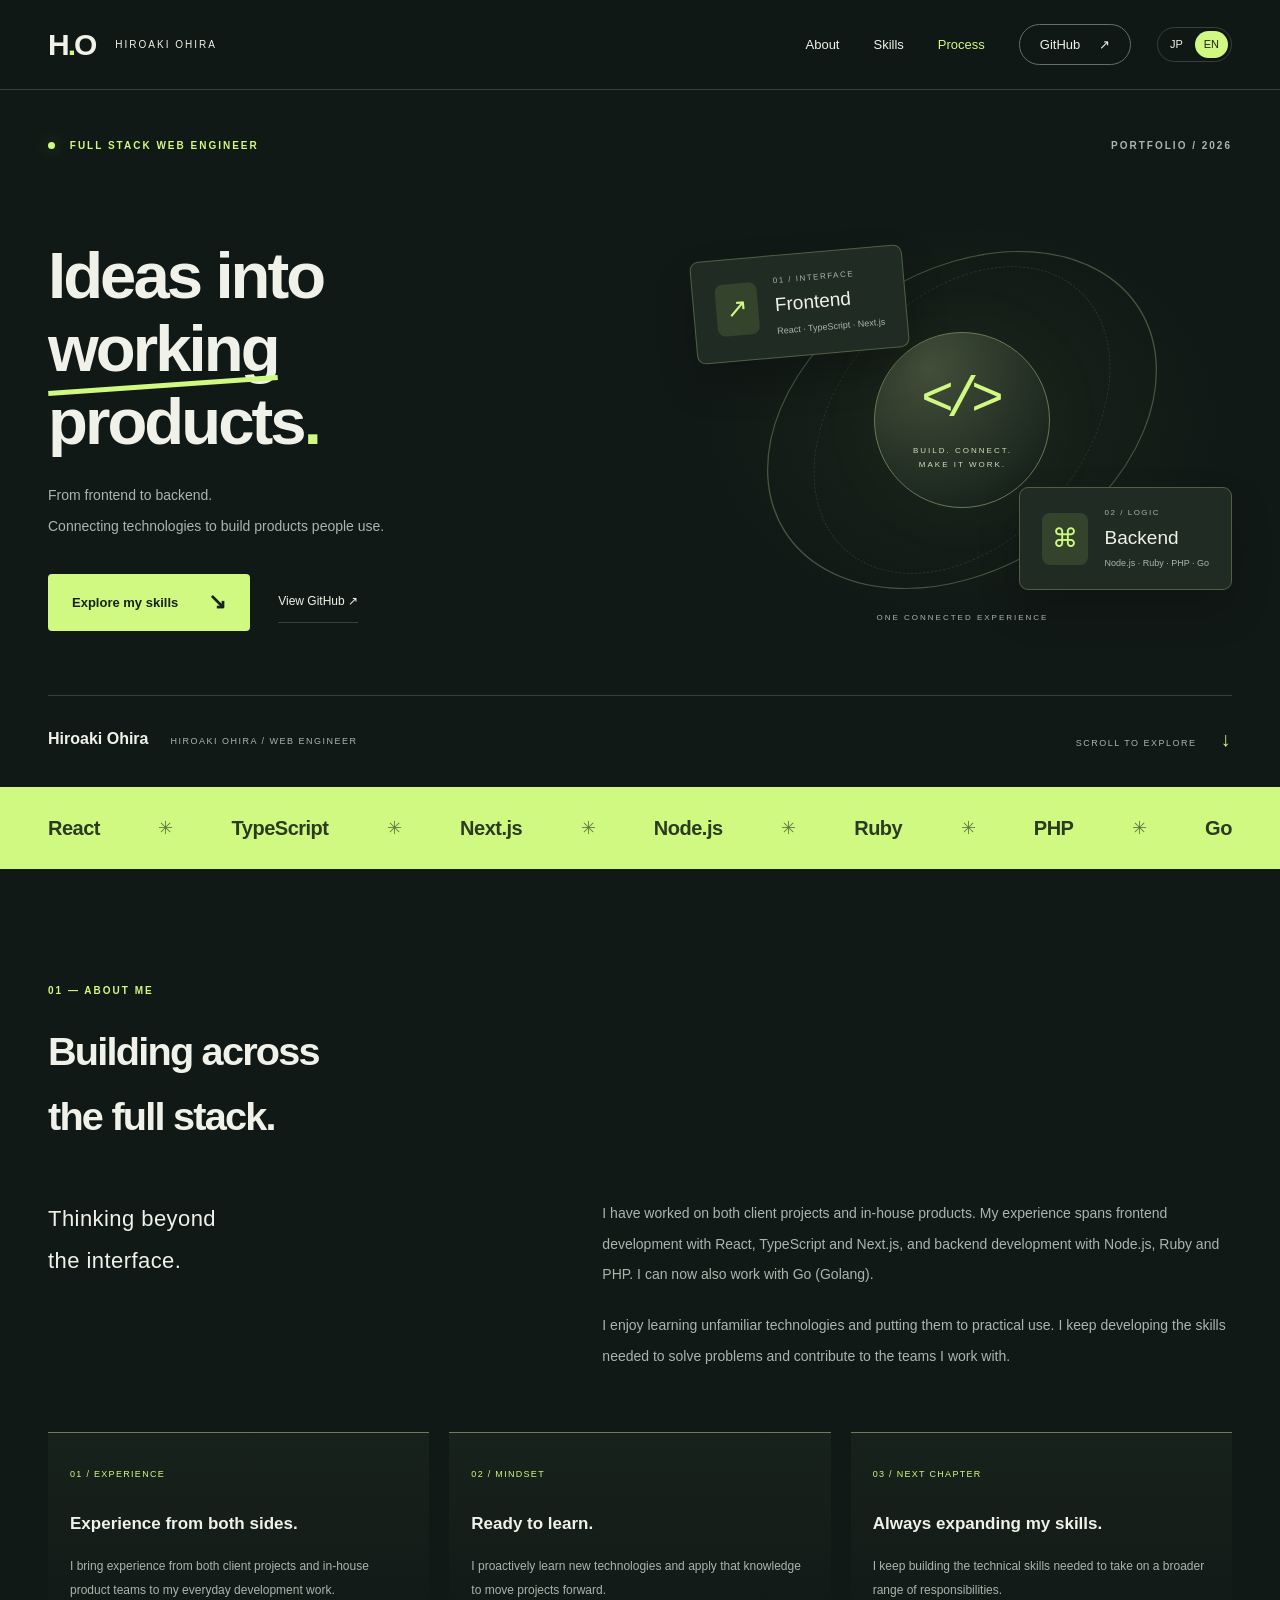
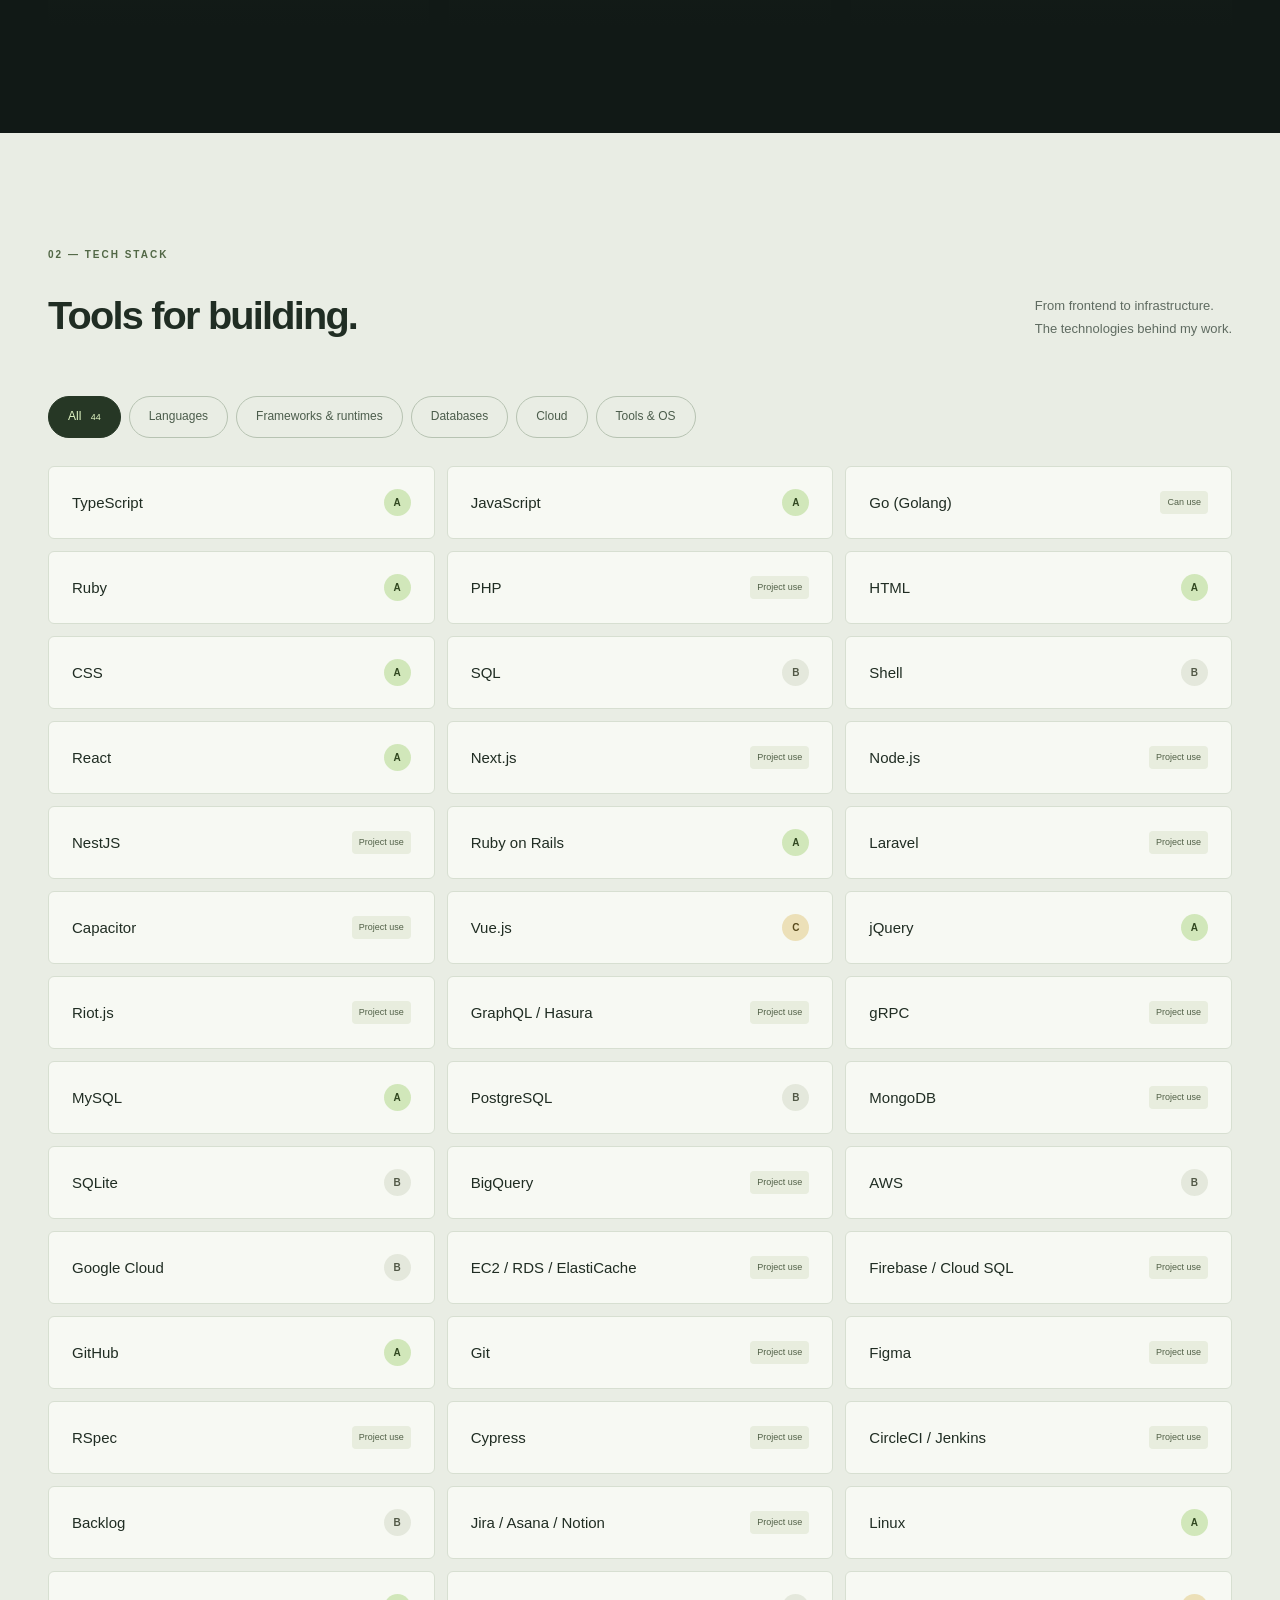
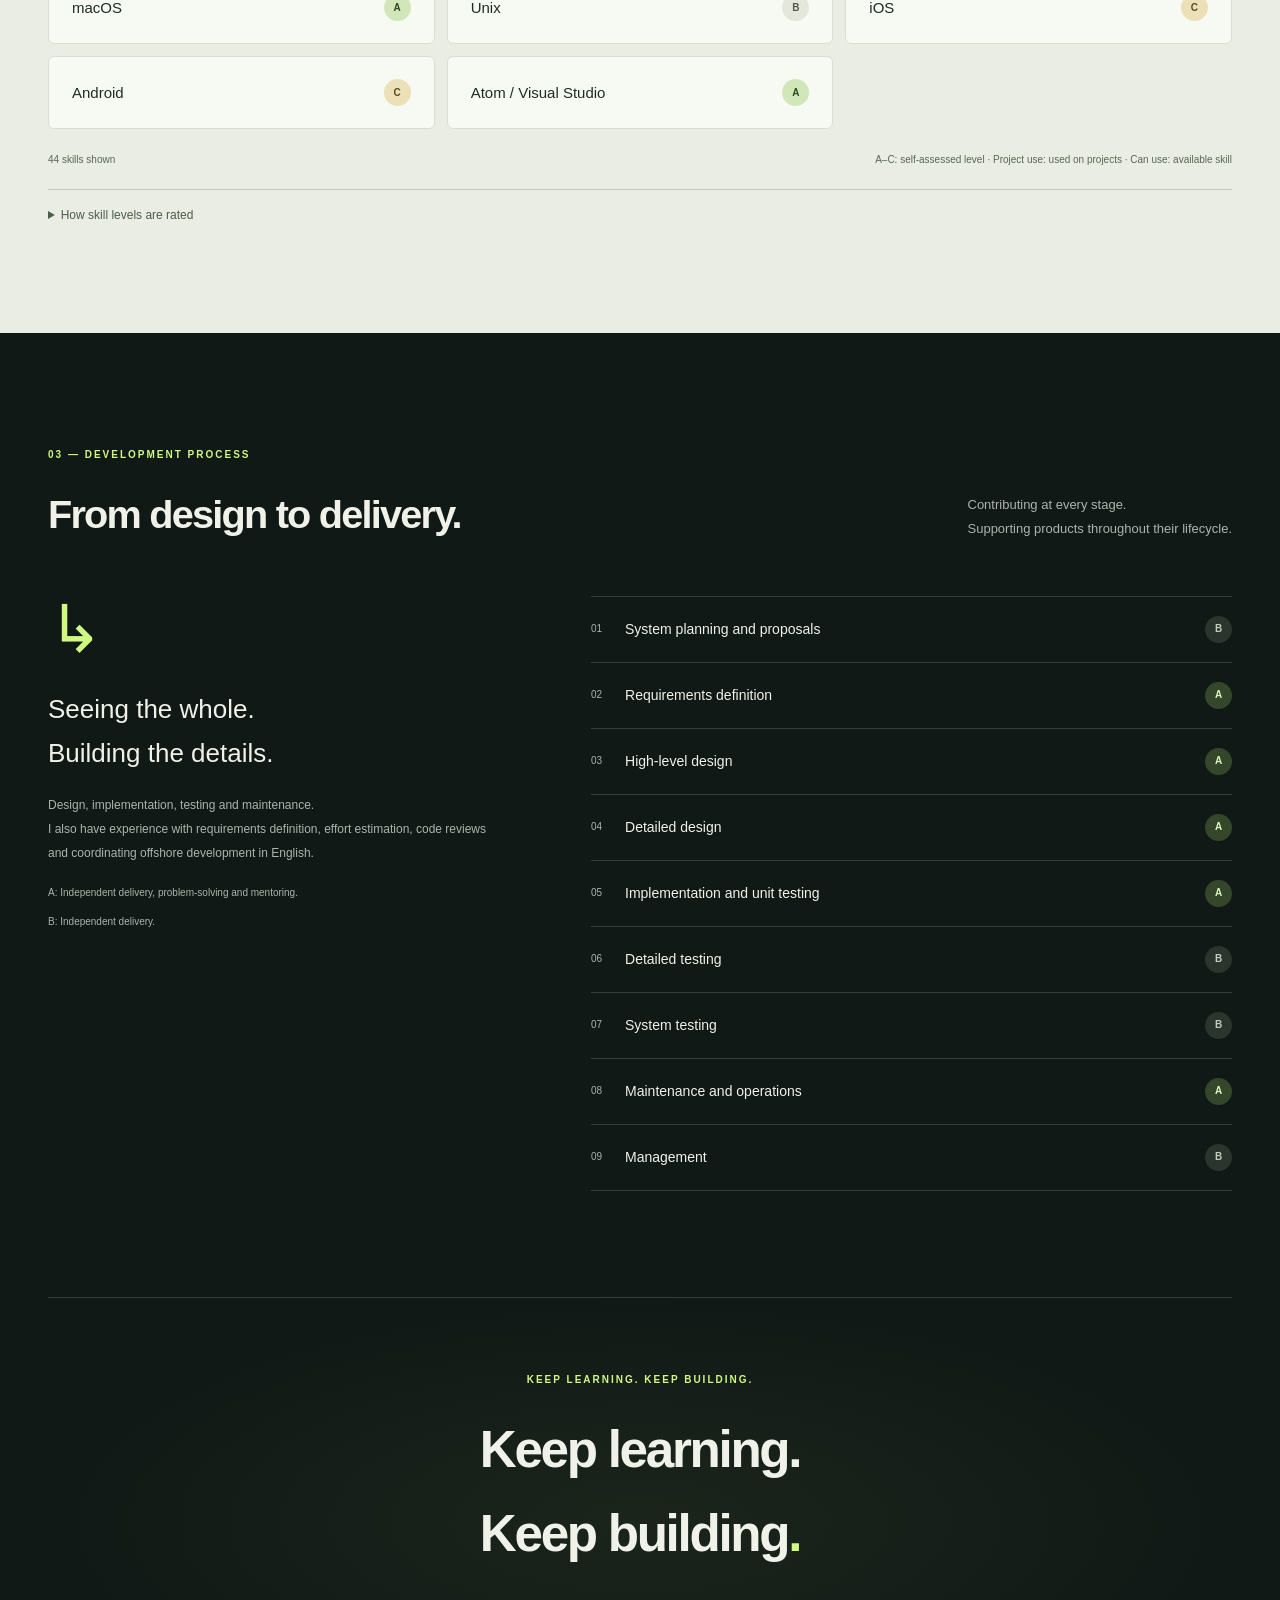
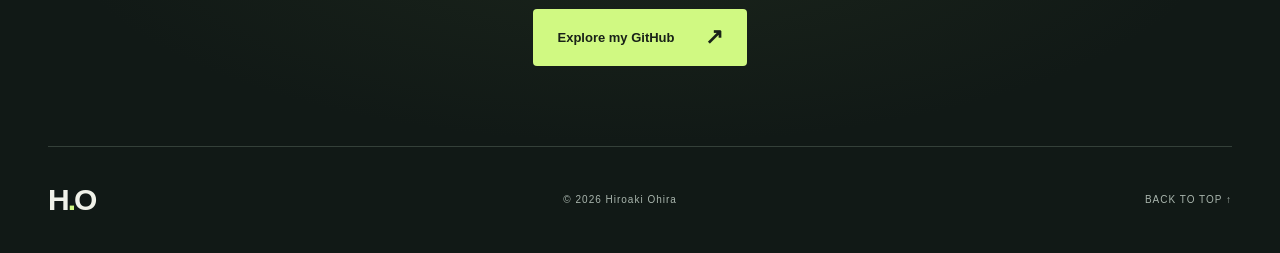
==== en.html @ 700c151e "Add English portfolio and persistent Japanese-English language switch" ====
<!doctype html>
<html lang="en"><head><meta charset="utf-8"><meta name="viewport" content="width=device-width, initial-scale=1"><meta name="theme-color" content="#111916"><meta name="description" content="Hiroaki Ohira — Full stack web engineer working with React, TypeScript, Next.js, Node.js, Ruby, PHP and Go."><title>Hiroaki Ohira — Web Engineer</title><link rel="stylesheet" href="./index.css"><link rel="alternate" hreflang="ja" href="https://hi629.github.io/"><link rel="alternate" hreflang="en" href="https://hi629.github.io/en.html"><link rel="canonical" href="https://hi629.github.io/en.html"><script src="./language.js"></script></head>
<body id="top"><a class="skip" href="#main">Skip to content</a>
<header class="header"><a class="brand" href="#top" aria-label="Back to top">H<span>.</span>O<span class="brand-label">HIROAKI OHIRA</span></a><div class="language-switch" role="group" aria-label="Language selection"><a href="./?lang=ja" lang="ja" hreflang="ja" data-language="ja">JP</a><a href="./en.html?lang=en" lang="en" hreflang="en" data-language="en" aria-current="true">EN</a></div><button class="menu" aria-expanded="false" aria-controls="navigation">Menu <span aria-hidden="true">＋</span></button><nav id="navigation" aria-label="Main navigation"><a href="#about">About</a><a href="#skills">Skills</a><a href="#process">Process</a><a class="nav-github" href="https://github.com/hi629" target="_blank" rel="noopener noreferrer">GitHub <span aria-hidden="true">↗</span></a></nav></header>
<main id="main"><section class="hero wrap" aria-labelledby="hero-title"><div class="hero-top"><span class="eyebrow"><span class="dot"></span> FULL STACK WEB ENGINEER</span><span class="edition">PORTFOLIO / 2026</span></div><div class="hero-layout"><div><h1 id="hero-title">Ideas into<br><span class="accent-word">working</span><br>products<span class="lime">.</span></h1><p class="hero-intro">From frontend to backend.<br>Connecting technologies to build products people use.</p><div class="hero-actions"><a class="button" href="#skills">Explore my skills <span aria-hidden="true">↘</span></a><a class="text-link" href="https://github.com/hi629" target="_blank" rel="noopener noreferrer">View GitHub ↗</a></div></div><div class="visual" aria-label="Connecting frontend and backend development"><div class="orbit orbit-one"></div><div class="orbit orbit-two"></div><div class="visual-core"><span class="core-symbol" aria-hidden="true">&lt;/&gt;</span><span>BUILD. CONNECT.<br>MAKE IT WORK.</span></div><div class="node node-front"><span class="node-icon" aria-hidden="true">↗</span><div><small>01 / INTERFACE</small><strong>Frontend</strong><span>React · TypeScript · Next.js</span></div></div><div class="node node-back"><span class="node-icon" aria-hidden="true">⌘</span><div><small>02 / LOGIC</small><strong>Backend</strong><span>Node.js · Ruby · PHP · Go</span></div></div><span class="visual-caption">ONE CONNECTED EXPERIENCE</span></div></div><div class="hero-bottom"><div><strong>Hiroaki Ohira</strong><span>HIROAKI OHIRA / WEB ENGINEER</span></div><a href="#about">SCROLL TO EXPLORE <span aria-hidden="true">↓</span></a></div></section>
<div class="stack-strip" aria-label="Core technologies"><div class="wrap"><span>React</span><i>✳</i><span>TypeScript</span><i>✳</i><span>Next.js</span><i>✳</i><span>Node.js</span><i>✳</i><span>Ruby</span><i>✳</i><span>PHP</span><i>✳</i><span>Go</span></div></div>
<section id="about" class="section wrap"><div class="section-heading"><span class="eyebrow">01 — ABOUT ME</span><h2>Building across<br>the full stack.</h2></div><div class="about-layout"><p class="about-lead">Thinking beyond<br>the interface.</p><div class="about-copy"><p>I have worked on both client projects and in-house products. My experience spans frontend development with React, TypeScript and Next.js, and backend development with Node.js, Ruby and PHP. I can now also work with Go (Golang).</p><p>I enjoy learning unfamiliar technologies and putting them to practical use. I keep developing the skills needed to solve problems and contribute to the teams I work with.</p></div></div><div class="about-cards"><article><span class="card-index">01 / EXPERIENCE</span><h3>Experience from both sides.</h3><p>I bring experience from both client projects and in-house product teams to my everyday development work.</p></article><article><span class="card-index">02 / MINDSET</span><h3>Ready to learn.</h3><p>I proactively learn new technologies and apply that knowledge to move projects forward.</p></article><article><span class="card-index">03 / NEXT CHAPTER</span><h3>Always expanding my skills.</h3><p>I keep building the technical skills needed to take on a broader range of responsibilities.</p></article></div></section>
<section id="skills" class="skills-section"><div class="wrap section"><div class="section-heading split"><div><span class="eyebrow">02 — TECH STACK</span><h2>Tools for building.</h2></div><p>From frontend to infrastructure.<br>The technologies behind my work.</p></div><div class="filters" role="group" aria-label="Skill categories"><button data-filter="all" aria-pressed="true">All <span>44</span></button><button data-filter="languages" aria-pressed="false">Languages</button><button data-filter="frameworks" aria-pressed="false">Frameworks &amp; runtimes</button><button data-filter="database" aria-pressed="false">Databases</button><button data-filter="cloud" aria-pressed="false">Cloud</button><button data-filter="other" aria-pressed="false">Tools &amp; OS</button></div><div class="skills-grid"><article class="skill" data-category="languages"><span>TypeScript</span><span class="level level-a" aria-label="Self-assessed level A">A</span></article><article class="skill" data-category="languages"><span>JavaScript</span><span class="level level-a" aria-label="Self-assessed level A">A</span></article><article class="skill" data-category="languages"><span>Go (Golang)</span><span class="experience-label">Can use</span></article><article class="skill" data-category="languages"><span>Ruby</span><span class="level level-a" aria-label="Self-assessed level A">A</span></article><article class="skill" data-category="languages"><span>PHP</span><span class="experience-label">Project use</span></article><article class="skill" data-category="languages"><span>HTML</span><span class="level level-a" aria-label="Self-assessed level A">A</span></article><article class="skill" data-category="languages"><span>CSS</span><span class="level level-a" aria-label="Self-assessed level A">A</span></article><article class="skill" data-category="languages"><span>SQL</span><span class="level level-b" aria-label="Self-assessed level B">B</span></article><article class="skill" data-category="languages"><span>Shell</span><span class="level level-b" aria-label="Self-assessed level B">B</span></article><article class="skill" data-category="frameworks"><span>React</span><span class="level level-a" aria-label="Self-assessed level A">A</span></article><article class="skill" data-category="frameworks"><span>Next.js</span><span class="experience-label">Project use</span></article><article class="skill" data-category="frameworks"><span>Node.js</span><span class="experience-label">Project use</span></article><article class="skill" data-category="frameworks"><span>NestJS</span><span class="experience-label">Project use</span></article><article class="skill" data-category="frameworks"><span>Ruby on Rails</span><span class="level level-a" aria-label="Self-assessed level A">A</span></article><article class="skill" data-category="frameworks"><span>Laravel</span><span class="experience-label">Project use</span></article><article class="skill" data-category="frameworks"><span>Capacitor</span><span class="experience-label">Project use</span></article><article class="skill" data-category="frameworks"><span>Vue.js</span><span class="level level-c" aria-label="Self-assessed level C">C</span></article><article class="skill" data-category="frameworks"><span>jQuery</span><span class="level level-a" aria-label="Self-assessed level A">A</span></article><article class="skill" data-category="frameworks"><span>Riot.js</span><span class="experience-label">Project use</span></article><article class="skill" data-category="frameworks"><span>GraphQL / Hasura</span><span class="experience-label">Project use</span></article><article class="skill" data-category="frameworks"><span>gRPC</span><span class="experience-label">Project use</span></article><article class="skill" data-category="database"><span>MySQL</span><span class="level level-a" aria-label="Self-assessed level A">A</span></article><article class="skill" data-category="database"><span>PostgreSQL</span><span class="level level-b" aria-label="Self-assessed level B">B</span></article><article class="skill" data-category="database"><span>MongoDB</span><span class="experience-label">Project use</span></article><article class="skill" data-category="database"><span>SQLite</span><span class="level level-b" aria-label="Self-assessed level B">B</span></article><article class="skill" data-category="database"><span>BigQuery</span><span class="experience-label">Project use</span></article><article class="skill" data-category="cloud"><span>AWS</span><span class="level level-b" aria-label="Self-assessed level B">B</span></article><article class="skill" data-category="cloud"><span>Google Cloud</span><span class="level level-b" aria-label="Self-assessed level B">B</span></article><article class="skill" data-category="cloud"><span>EC2 / RDS / ElastiCache</span><span class="experience-label">Project use</span></article><article class="skill" data-category="cloud"><span>Firebase / Cloud SQL</span><span class="experience-label">Project use</span></article><article class="skill" data-category="other"><span>GitHub</span><span class="level level-a" aria-label="Self-assessed level A">A</span></article><article class="skill" data-category="other"><span>Git</span><span class="experience-label">Project use</span></article><article class="skill" data-category="other"><span>Figma</span><span class="experience-label">Project use</span></article><article class="skill" data-category="other"><span>RSpec</span><span class="experience-label">Project use</span></article><article class="skill" data-category="other"><span>Cypress</span><span class="experience-label">Project use</span></article><article class="skill" data-category="other"><span>CircleCI / Jenkins</span><span class="experience-label">Project use</span></article><article class="skill" data-category="other"><span>Backlog</span><span class="level level-b" aria-label="Self-assessed level B">B</span></article><article class="skill" data-category="other"><span>Jira / Asana / Notion</span><span class="experience-label">Project use</span></article><article class="skill" data-category="other"><span>Linux</span><span class="level level-a" aria-label="Self-assessed level A">A</span></article><article class="skill" data-category="other"><span>macOS</span><span class="level level-a" aria-label="Self-assessed level A">A</span></article><article class="skill" data-category="other"><span>Unix</span><span class="level level-b" aria-label="Self-assessed level B">B</span></article><article class="skill" data-category="other"><span>iOS</span><span class="level level-c" aria-label="Self-assessed level C">C</span></article><article class="skill" data-category="other"><span>Android</span><span class="level level-c" aria-label="Self-assessed level C">C</span></article><article class="skill" data-category="other"><span>Atom / Visual Studio</span><span class="level level-a" aria-label="Self-assessed level A">A</span></article></div><div class="skill-caption"><span id="skill-count" role="status" aria-live="polite">44 skills shown</span><span>A–C: self-assessed level · Project use: used on projects · Can use: available skill</span></div><details class="skill-legend"><summary>How skill levels are rated</summary><p>A: Work independently, identify and solve problems, and mentor others.<br>B: Work independently.<br>C: Work with guidance from a senior colleague.</p><p>“Project use” indicates experience using a technology on development projects. “Can use” indicates a technology I can work with.</p></details></div></section>
<section id="process" class="section wrap"><div class="section-heading split"><div><span class="eyebrow">03 — DEVELOPMENT PROCESS</span><h2>From design to delivery.</h2></div><p>Contributing at every stage.<br>Supporting products throughout their lifecycle.</p></div><div class="process-layout"><div class="process-note"><span class="process-mark" aria-hidden="true">↳</span><h3>Seeing the whole.<br>Building the details.</h3><p>Design, implementation, testing and maintenance.<br>I also have experience with requirements definition, effort estimation, code reviews and coordinating offshore development in English.</p><small>A: Independent delivery, problem-solving and mentoring.<br>B: Independent delivery.</small></div><div class="steps"><div class="step"><span class="step-number">01</span><h3>System planning and proposals</h3><span class="level level-b" aria-label="Self-assessed level B">B</span></div><div class="step"><span class="step-number">02</span><h3>Requirements definition</h3><span class="level level-a" aria-label="Self-assessed level A">A</span></div><div class="step"><span class="step-number">03</span><h3>High-level design</h3><span class="level level-a" aria-label="Self-assessed level A">A</span></div><div class="step"><span class="step-number">04</span><h3>Detailed design</h3><span class="level level-a" aria-label="Self-assessed level A">A</span></div><div class="step"><span class="step-number">05</span><h3>Implementation and unit testing</h3><span class="level level-a" aria-label="Self-assessed level A">A</span></div><div class="step"><span class="step-number">06</span><h3>Detailed testing</h3><span class="level level-b" aria-label="Self-assessed level B">B</span></div><div class="step"><span class="step-number">07</span><h3>System testing</h3><span class="level level-b" aria-label="Self-assessed level B">B</span></div><div class="step"><span class="step-number">08</span><h3>Maintenance and operations</h3><span class="level level-a" aria-label="Self-assessed level A">A</span></div><div class="step"><span class="step-number">09</span><h3>Management</h3><span class="level level-b" aria-label="Self-assessed level B">B</span></div></div></div></section>
<section class="closing wrap"><span class="eyebrow">KEEP LEARNING. KEEP BUILDING.</span><h2>Keep learning.<br>Keep building<span class="lime">.</span></h2><a class="button" href="https://github.com/hi629" target="_blank" rel="noopener noreferrer">Explore my GitHub <span aria-hidden="true">↗</span></a></section></main><footer class="wrap footer"><a class="brand" href="#top">H<span>.</span>O</a><span>© 2026 Hiroaki Ohira</span><a href="#top">BACK TO TOP ↑</a></footer>
<script>
const menu = document.querySelector('.menu');
const nav = document.querySelector('#navigation');
function closeMenu(){menu.setAttribute('aria-expanded','false');nav.classList.remove('open');}
menu.addEventListener('click',()=>{const open=menu.getAttribute('aria-expanded')!=='true';menu.setAttribute('aria-expanded',String(open));nav.classList.toggle('open',open);});
nav.querySelectorAll('a').forEach(a=>a.addEventListener('click',closeMenu));
document.addEventListener('keydown',e=>{if(e.key==='Escape'&&menu.getAttribute('aria-expanded')==='true'){closeMenu();menu.focus();}});
document.querySelectorAll('[data-filter]').forEach(button=>button.addEventListener('click',()=>{document.querySelectorAll('[data-filter]').forEach(b=>b.setAttribute('aria-pressed',String(b===button)));let count=0;document.querySelectorAll('.skill').forEach(card=>{const show=button.dataset.filter==='all'||card.dataset.category===button.dataset.filter;card.hidden=!show;if(show)count++;});document.querySelector('#skill-count').textContent=count+' skills shown';}));
if('IntersectionObserver' in window){const observer=new IntersectionObserver(entries=>{entries.forEach(entry=>{if(entry.isIntersecting){document.querySelectorAll('nav a[href^="#"]').forEach(a=>{if(a.hash==='#'+entry.target.id)a.setAttribute('aria-current','location');else a.removeAttribute('aria-current');});}});},{rootMargin:'-20% 0px -50% 0px'});document.querySelectorAll('section[id]').forEach(s=>observer.observe(s));}
</script></body></html>
---- index.css ----
:root{--bg:#111916;--panel:#1a2420;--ink:#f0f2e9;--muted:#a9b5ad;--line:#344039;--lime:#d0f982;--dark:#192218}*{box-sizing:border-box}html{scroll-behavior:smooth;scroll-padding-top:100px}body{margin:0;background:var(--bg);color:var(--ink);font-family:Inter,"Helvetica Neue",Arial,"Hiragino Kaku Gothic ProN","Noto Sans JP",sans-serif;-webkit-font-smoothing:antialiased;line-height:1.8}a{color:inherit;text-decoration:none}button{font:inherit;cursor:pointer}button,a{-webkit-tap-highlight-color:transparent}a:focus-visible,button:focus-visible{outline:3px solid var(--lime);outline-offset:5px}::selection{background:var(--lime);color:var(--bg)}.wrap{width:min(1200px,calc(100% - 96px));margin-inline:auto}.header{height:90px;display:flex;align-items:center;justify-content:space-between;padding:0 48px;border-bottom:1px solid var(--line);position:sticky;top:0;background:#111916f2;backdrop-filter:blur(16px);z-index:20}.brand{font-size:30px;font-weight:800;letter-spacing:-2px;display:flex;align-items:center}.brand>span:first-child{color:var(--lime)}.brand-label{font-size:10px;letter-spacing:2px;margin-left:20px;font-weight:500}.header nav{display:flex;align-items:center;gap:34px;font-size:13px}.header nav a:hover,.header nav a[aria-current]{color:var(--lime)}.nav-github{border:1px solid #627066;border-radius:30px;padding:8px 20px}.nav-github span{margin-left:15px}.menu{display:none}.skip{position:fixed;left:12px;top:-80px;background:var(--lime);color:var(--bg);padding:12px;z-index:30}.skip:focus{top:12px}.hero{padding-top:47px}.hero-top,.hero-bottom{display:flex;justify-content:space-between;align-items:center}.eyebrow,.edition{font-size:10px;letter-spacing:2px;font-weight:600}.eyebrow{color:var(--lime)}.edition{color:var(--muted)}.dot{display:inline-block;width:7px;height:7px;border-radius:50%;background:var(--lime);margin-right:10px;box-shadow:0 0 16px #d0f94455}.hero-layout{display:grid;grid-template-columns:1.15fr 1fr;align-items:center;gap:25px;min-height:530px}h1{font-size:clamp(44px,5.2vw,72px);line-height:1.45;letter-spacing:-.055em;margin:30px 0 22px;font-weight:750}.accent-word{position:relative}.accent-word:after{content:"";position:absolute;bottom:-3px;left:0;width:100%;height:5px;background:var(--lime);transform:rotate(-4deg)}.lime{color:var(--lime)}.hero-intro{font-size:14px;color:var(--muted);line-height:2.2}.hero-actions{display:flex;align-items:center;gap:28px;margin-top:32px}.button{display:inline-flex;align-items:center;justify-content:space-between;gap:30px;background:var(--lime);color:var(--dark);font-size:13px;font-weight:700;padding:17px 24px;border-radius:4px;transition:transform .2s,background .2s}.button:hover{background:#e0ffa9;transform:translateY(-3px)}.button span{font-size:22px;line-height:1}.text-link{font-size:12px;border-bottom:1px solid var(--line);padding:9px 0}.text-link:hover{border-color:var(--lime)}.visual{height:410px;position:relative;display:grid;place-items:center;background:radial-gradient(ellipse,#b0e7710c,transparent 70%)}.orbit{position:absolute;border:1px solid #445640;border-radius:50%;width:300px;height:300px;transform:rotate(-32deg) scaleX(1.4)}.orbit-two{transform:rotate(42deg) scaleX(.7);border-style:dashed;border-color:#617a5059;width:350px;height:350px}.visual-core{width:176px;height:176px;border:1px solid #677b55;border-radius:50%;display:flex;flex-direction:column;align-items:center;justify-content:center;background:radial-gradient(circle at 30% 20%,#44503a,#18231c 80%);box-shadow:0 0 80px #b2d96e0b}.core-symbol{font:55px monospace;color:var(--lime);letter-spacing:-8px;margin-right:8px}.visual-core>span:last-child{font-size:8px;line-height:1.7;letter-spacing:2px;text-align:center;color:#d1dcbd;margin-top:12px}.node{position:absolute;display:flex;align-items:center;gap:17px;padding:18px 22px;background:#202b24;box-shadow:0 20px 40px #0003;border:1px solid #516044;border-radius:9px;animation:float 7s ease-in-out infinite}.node-front{left:0;top:38px;transform:rotate(-5deg)}.node-back{right:0;bottom:35px;animation-delay:-3.5s}.node-icon{font:26px monospace;color:var(--lime);background:#33432c;border-radius:8px;padding:10px}.node div{display:flex;flex-direction:column}.node small{font-size:8px;letter-spacing:1.5px;color:var(--muted)}.node strong{font-size:19px;font-weight:500}.node div>span{font-size:9px;color:var(--muted)}.visual-caption{position:absolute;bottom:0;font-size:8px;letter-spacing:2px;color:var(--muted)}@keyframes float{50%{translate:0 -9px}}.hero-bottom{border-top:1px solid var(--line);padding:25px 0 30px;margin-top:10px}.hero-bottom strong{font-size:16px;margin-right:22px;letter-spacing:3px}.hero-bottom div>span,.hero-bottom>a{font-size:9px;color:var(--muted);letter-spacing:1.5px}.hero-bottom>a span{color:var(--lime);font-size:20px;margin-left:20px}.stack-strip{background:var(--lime);color:#2c3a20;padding:23px 0}.stack-strip .wrap{display:flex;align-items:center;justify-content:space-between;gap:15px}.stack-strip span{font-size:20px;letter-spacing:-.5px;font-weight:650}.stack-strip i{font-size:18px;font-style:normal;color:#627b41}.section{padding-top:106px;padding-bottom:106px}.section-heading{margin-bottom:48px}h2{font-size:clamp(28px,3.1vw,43px);line-height:1.65;letter-spacing:-.045em;font-weight:650;margin:15px 0 0}.split{display:flex;justify-content:space-between;align-items:flex-end;gap:25px}.split>p{font-size:13px;color:var(--muted);margin:0 0 8px}.about-layout{display:grid;grid-template-columns:1fr 1.3fr;gap:70px}.about-lead{font-size:22px;line-height:1.9;margin:0;letter-spacing:.02em}.about-copy p{font-size:14px;color:var(--muted);line-height:2.2;margin:0 0 20px}.about-cards{display:grid;grid-template-columns:repeat(3,1fr);gap:20px;margin-top:40px}.about-cards article{border-top:1px solid #6c7b59;padding:25px 22px;background:linear-gradient(180deg,#23302566,transparent);transition:background .2s}.about-cards article:hover{background:#233025}.card-index{font-size:9px;color:var(--lime);letter-spacing:1.3px}.about-cards h3{font-size:17px;margin:22px 0 15px;font-weight:600}.about-cards p{font-size:12px;color:var(--muted);line-height:2;margin:0}.skills-section{background:#e9ede4;color:#202d23}.skills-section .eyebrow{color:#516745}.skills-section .split>p{color:#5f6b61}.filters{display:flex;flex-wrap:wrap;gap:8px;margin-bottom:28px}.filters button{border:1px solid #b7c3b2;border-radius:24px;padding:9px 19px;background:transparent;color:#4c5d4c;font-size:12px;transition:background .2s}.filters button:hover{background:#d5dfce}.filters button[aria-pressed=true]{background:#263725;color:#e0f5c3;border-color:#263725}.filters button span{font-size:9px;margin-left:6px}.filters button:focus-visible{outline-color:#3f5c25}.skills-grid{display:grid;grid-template-columns:repeat(3,1fr);gap:12px}.skill{display:flex;align-items:center;justify-content:space-between;gap:12px;background:#f7f9f3;border:1px solid #d7dfd1;border-radius:6px;padding:20px 23px;min-height:73px;font-size:15px;transition:transform .2s,border-color .2s}.skill:hover{transform:translateY(-3px);border-color:#788d63}.skill[hidden]{display:none}.level{font-size:10px;display:inline-grid;place-items:center;flex-shrink:0;width:27px;height:27px;border-radius:50%;font-weight:700}.level-a{color:#314820;background:#d1e7ba}.level-b{color:#525947;background:#e4e8dc}.skill-caption{display:flex;justify-content:space-between;gap:15px;font-size:10px;color:#596753;margin-top:22px}.process-layout{display:grid;grid-template-columns:1fr 1.4fr;gap:85px}.process-mark{font-size:66px;color:var(--lime);line-height:1}.process-note h3{font-size:26px;line-height:1.7;font-weight:500;margin:25px 0 18px}.process-note p{color:var(--muted);font-size:12px;line-height:2}.process-note small{color:var(--muted);font-size:10px}.step{display:flex;align-items:center;gap:23px;padding:19px 0;border-bottom:1px solid var(--line)}.step:first-child{border-top:1px solid var(--line)}.step-number{font-size:10px;color:var(--muted)}.step h3{flex:1;font-size:14px;font-weight:500;margin:0}.step .level-a{background:#34472b;color:#dbf3c0}.step .level-b{background:#2a352d;color:#c5ccbd}.closing{border-top:1px solid var(--line);padding-block:66px 80px;text-align:center;position:relative;background:radial-gradient(ellipse at center,#35452a44,transparent 70%)}.closing h2{font-size:clamp(32px,4vw,52px);margin-bottom:32px}.footer{display:flex;align-items:center;justify-content:space-between;gap:20px;border-top:1px solid var(--line);padding-block:26px}.footer>span,.footer>a:last-child{font-size:10px;color:var(--muted);letter-spacing:1px}
@media(min-width:1600px){.hero-layout{min-height:610px}}@media(max-width:1000px){.wrap{width:calc(100% - 56px)}.header{padding-inline:28px}.brand-label{display:none}.hero-layout{grid-template-columns:1.1fr 1fr;gap:10px}h1{font-size:48px}.visual{scale:.86}.hero-actions{gap:18px}.button{padding:15px 18px;gap:15px}.about-layout{gap:35px}.about-cards{gap:12px}.about-cards article{padding-inline:16px}.skills-grid{grid-template-columns:repeat(2,1fr)}.process-layout{gap:45px}}
@media(max-width:850px){html{scroll-padding-top:85px}.wrap{width:calc(100% - 40px)}.header{height:72px;padding:0 20px}.brand{font-size:26px}.brand-label{display:block;font-size:8px;letter-spacing:1px;margin-left:14px}.menu{display:block;background:transparent;color:var(--ink);border:1px solid var(--line);padding:8px 12px;border-radius:5px;font-size:11px}.menu span{margin-left:10px}.header nav{display:none;position:absolute;top:71px;left:0;right:0;background:var(--bg);padding:20px;border-bottom:1px solid var(--line);align-items:stretch;gap:8px}.header nav.open{display:flex;flex-direction:column}.header nav a{padding:12px}.nav-github{border-radius:4px}.hero{padding-top:28px}.eyebrow,.edition{font-size:8px;letter-spacing:1.5px}.edition{display:none}.hero-layout{display:flex;flex-direction:column;align-items:stretch;gap:15px;min-height:auto}h1{font-size:clamp(40px,9.6vw,62px);margin-top:26px;line-height:1.5}.hero-intro{font-size:12px}.hero-actions{gap:22px;margin-top:25px}.button{font-size:11px}.text-link{font-size:11px}.visual{scale:1;height:340px;width:min(380px,100%);align-self:center;margin-top:12px}.orbit{width:220px;height:220px}.orbit-two{width:270px;height:270px}.visual-core{width:140px;height:140px}.core-symbol{font-size:44px}.node{padding:13px 16px;gap:12px}.node-front{top:25px}.node-back{bottom:25px}.node strong{font-size:16px}.node-icon{font-size:20px}.node small{font-size:7px}.node div>span{font-size:8px}.hero-bottom{margin-top:22px;padding-block:22px}.hero-bottom div{display:flex;flex-direction:column;gap:4px}.hero-bottom strong{font-size:14px}.hero-bottom div>span{font-size:7px;letter-spacing:1px}.hero-bottom>a{font-size:7px;letter-spacing:.5px}.hero-bottom>a span{margin-left:7px}.stack-strip{padding:18px 0}.stack-strip .wrap{flex-wrap:wrap;justify-content:center;gap:12px 17px}.stack-strip span{font-size:15px}.stack-strip i{font-size:12px}.stack-strip i:nth-of-type(3){display:none}.section{padding-block:65px}.section-heading{margin-bottom:30px}h2{font-size:28px}.about-layout{grid-template-columns:1fr;gap:25px}.about-lead{font-size:20px}.about-copy p{font-size:13px}.about-cards{grid-template-columns:1fr;margin-top:24px;gap:16px}.about-cards article{padding:23px}.about-cards h3{margin-top:14px}.split{align-items:flex-start;flex-direction:column;gap:15px}.split>p{font-size:12px}.filters{gap:7px;margin-bottom:20px}.filters button{padding:8px 13px;font-size:11px}.skills-grid{gap:9px}.skill{padding:14px 12px;font-size:12px;min-height:66px}.level{width:23px;height:23px;font-size:9px}.skill-caption{flex-direction:column;font-size:9px;gap:5px}.process-layout{grid-template-columns:1fr;gap:25px}.process-note{border-left:2px solid var(--lime);padding-left:20px}.process-mark{display:none}.process-note h3{font-size:22px;margin-top:0}.step{gap:16px;padding-block:17px}.step h3{font-size:13px}.closing{padding-block:45px 60px}.closing h2{font-size:32px}.footer{gap:10px}.footer>span,.footer>a:last-child{font-size:8px;letter-spacing:0}}
@media(prefers-reduced-motion:reduce){html{scroll-behavior:auto}*,*:before,*:after{animation:none!important;transition:none!important}}
@media(max-width:360px){.visual{overflow:hidden}.skills-grid{grid-template-columns:1fr}.hero-actions{gap:12px}.hero-bottom>a{letter-spacing:0}.hero-bottom>a span{margin-left:3px}}

/* Skill-sheet ratings and experience labels. */
.skill>span:first-child{min-width:0;overflow-wrap:anywhere}.experience-label{font-size:10px;white-space:nowrap;color:#526148;background:#e8edde;padding:3px 7px;border-radius:4px}.level-c{color:#58491c;background:#ece0b8}.skill-legend{margin-top:20px;border-top:1px solid #bec9b7;padding-top:15px;color:#4e5d48;font-size:12px}.skill-legend summary{cursor:pointer;width:fit-content}.skill-legend summary:focus-visible{outline:2px solid #3f5c25;outline-offset:4px}.skill-legend p{line-height:2}.skill-caption{flex-wrap:wrap}@media(max-width:600px){.skills-grid{grid-template-columns:1fr}.skill{font-size:14px;min-height:60px}.experience-label{font-size:11px}}

/* Bilingual navigation and English typography. */
.language-switch{display:flex;gap:3px;align-items:center;border:1px solid var(--line);border-radius:24px;padding:3px;margin-left:auto;margin-right:26px}.language-switch a{font-size:11px;padding:5px 9px;border-radius:20px;line-height:1.5}.language-switch a[aria-current]{background:var(--lime);color:var(--dark)}.language-switch a:hover{box-shadow:inset 0 0 0 1px var(--lime)}
html[lang=en] h1{font-size:clamp(44px,5.1vw,70px);line-height:1.12;letter-spacing:-.045em}html[lang=en] .experience-label{font-size:9px}html[lang=en] .skill-caption{font-size:10px}html[lang=en] .hero-bottom strong{letter-spacing:0}
@media(min-width:851px){.header .language-switch{order:3;margin-left:26px;margin-right:0}.header nav{margin-left:auto}}
@media(max-width:850px){.language-switch{margin-right:12px}.brand-label{display:none}html[lang=en] h1{font-size:clamp(44px,10vw,62px)}html[lang=en] .hero-bottom{align-items:flex-start}html[lang=en] .hero-bottom>a{max-width:100px}html[lang=en] .hero-bottom div>span{letter-spacing:0}}
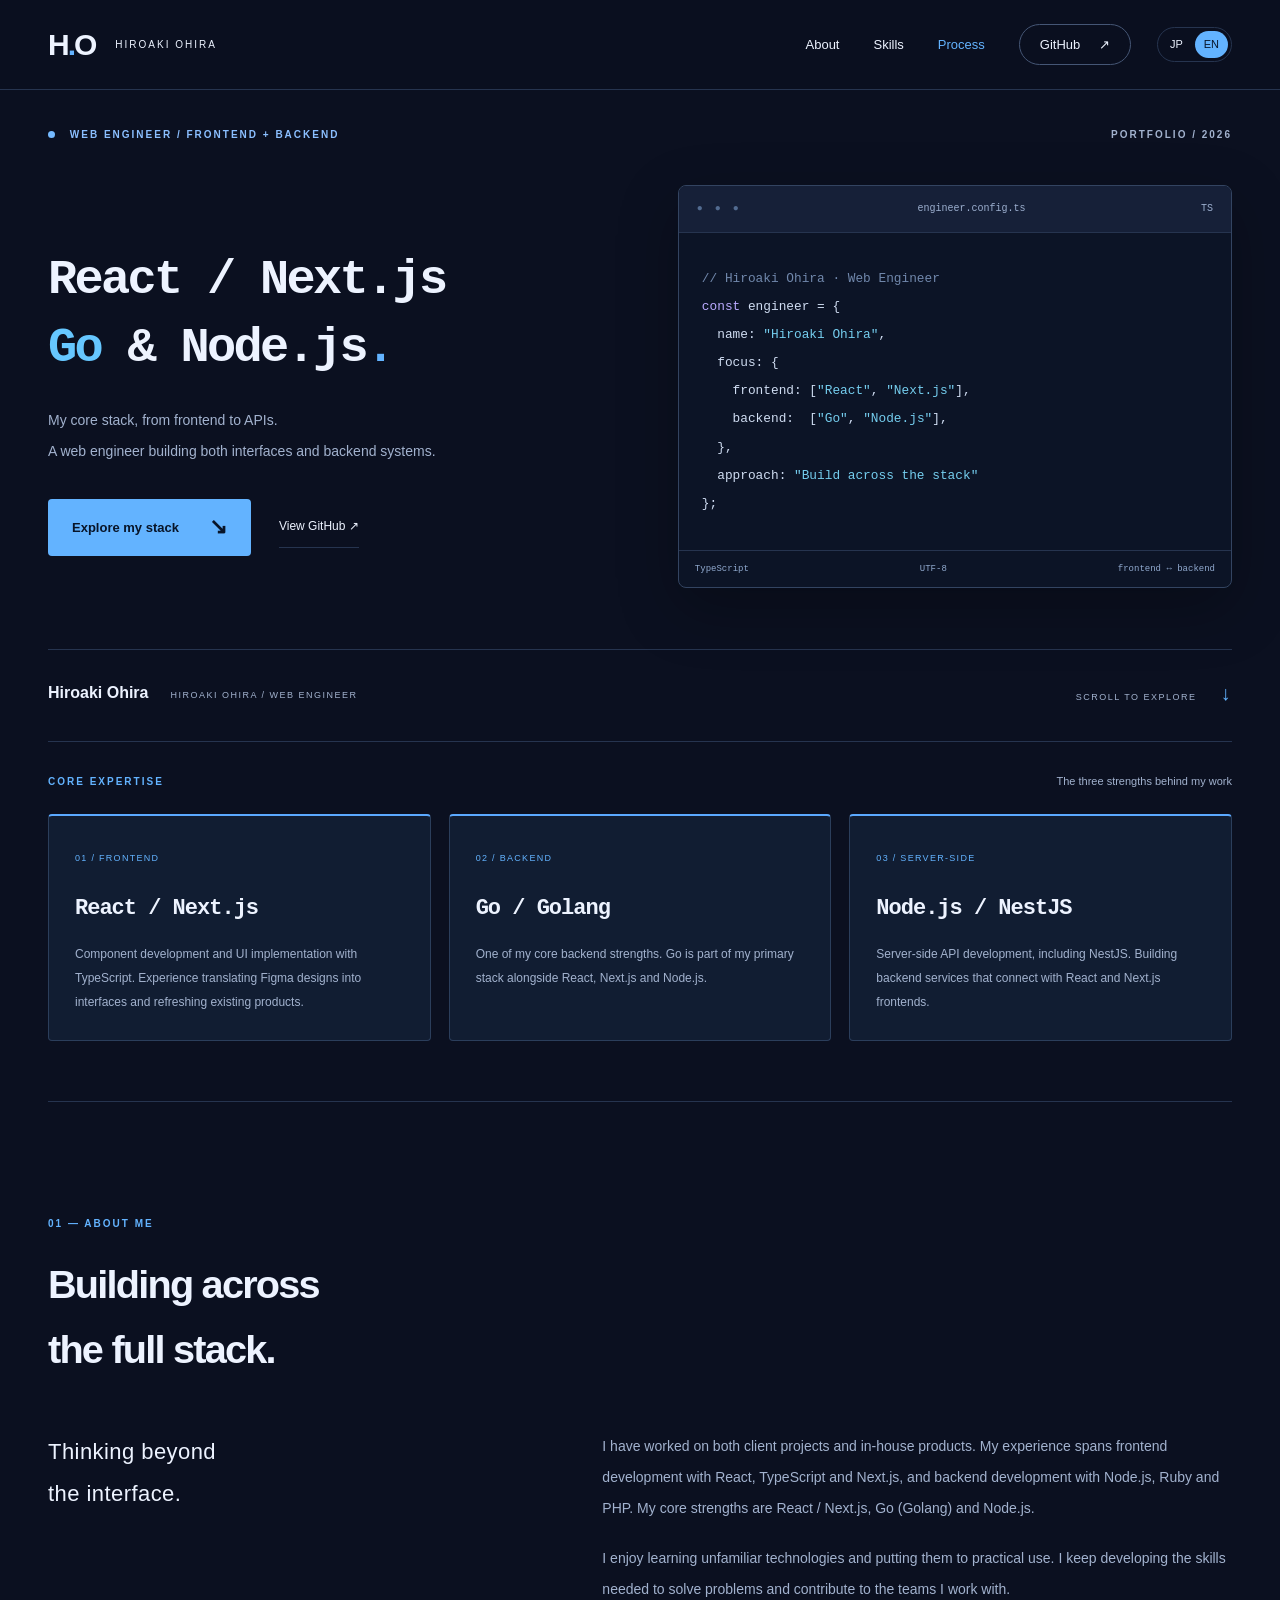
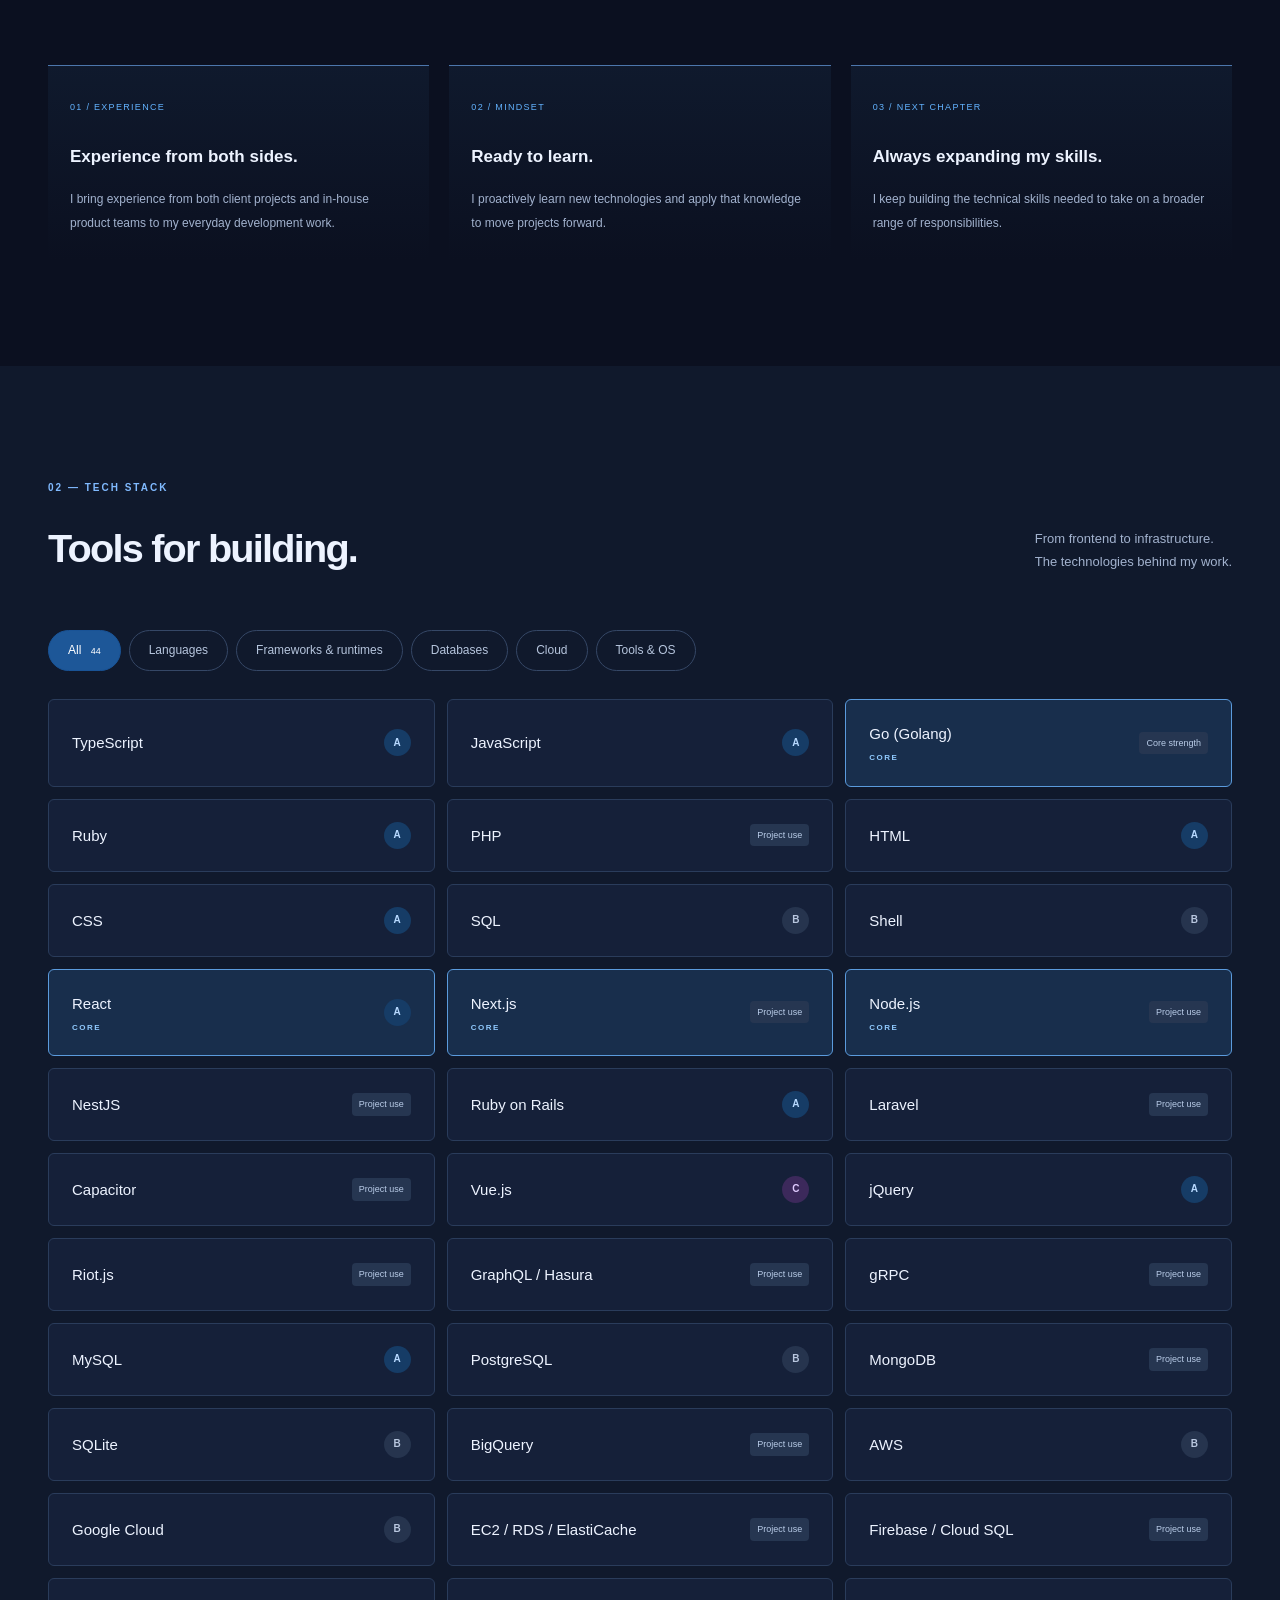
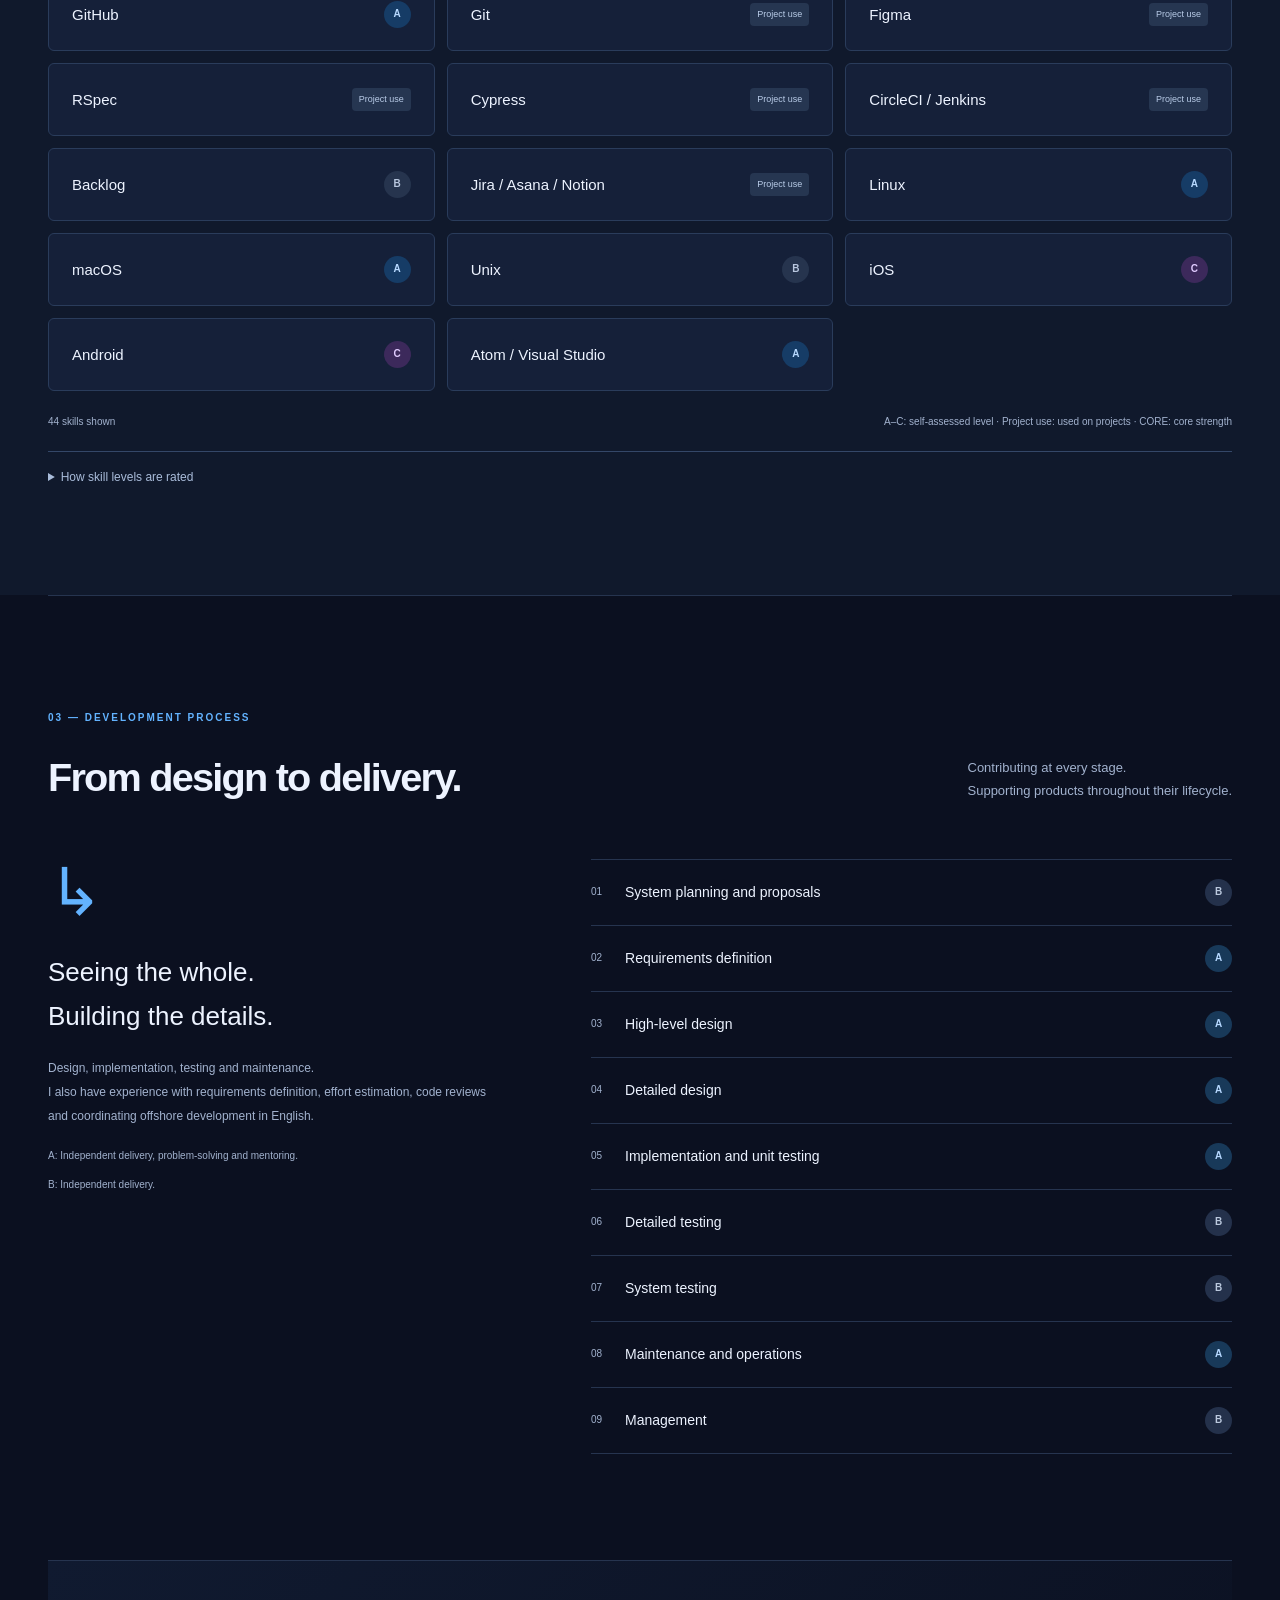
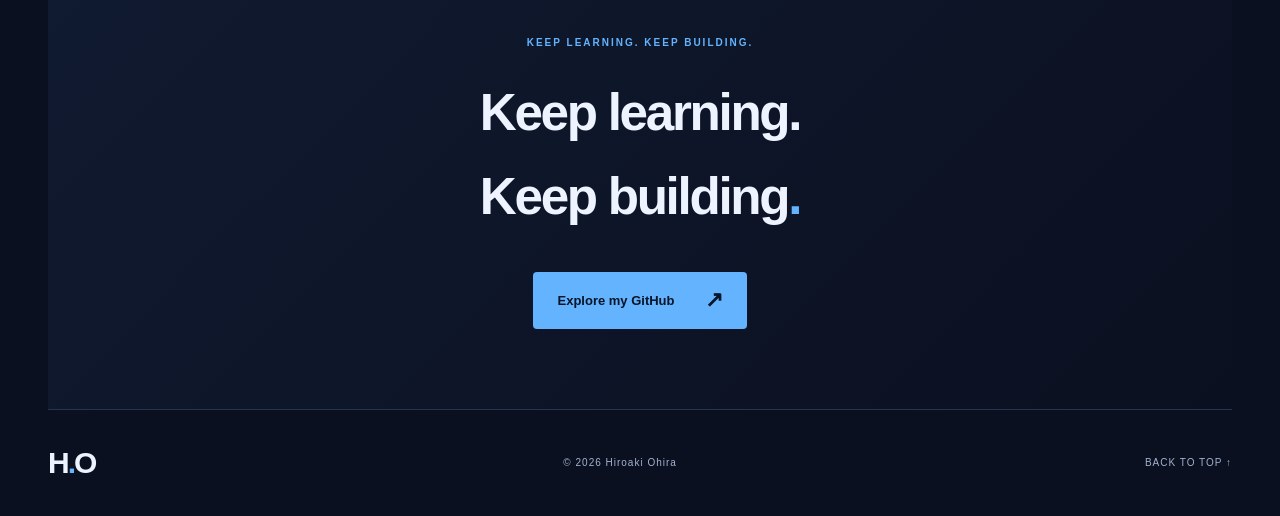
==== commit 1e3dc3b0: "Refocus portfolio on React Next.js Go and Node.js with a blue engineering theme" ====
--- a/en.html
+++ b/en.html
@@ -1,11 +1,19 @@
 <!doctype html>
-<html lang="en"><head><meta charset="utf-8"><meta name="viewport" content="width=device-width, initial-scale=1"><meta name="theme-color" content="#111916"><meta name="description" content="Hiroaki Ohira — Full stack web engineer working with React, TypeScript, Next.js, Node.js, Ruby, PHP and Go."><title>Hiroaki Ohira — Web Engineer</title><link rel="stylesheet" href="./index.css"><link rel="alternate" hreflang="ja" href="https://hi629.github.io/"><link rel="alternate" hreflang="en" href="https://hi629.github.io/en.html"><link rel="canonical" href="https://hi629.github.io/en.html"><script src="./language.js"></script></head>
+<html lang="en"><head><meta charset="utf-8"><meta name="viewport" content="width=device-width, initial-scale=1"><meta name="theme-color" content="#111916"><meta name="description" content="Hiroaki Ohira — Web engineer specializing in React / Next.js, Go and Node.js, from frontend interfaces to backend APIs."><title>Hiroaki Ohira — Web Engineer</title><link rel="stylesheet" href="./index.css"><link rel="alternate" hreflang="ja" href="https://hi629.github.io/"><link rel="alternate" hreflang="en" href="https://hi629.github.io/en.html"><link rel="canonical" href="https://hi629.github.io/en.html"><script src="./language.js"></script></head>
 <body id="top"><a class="skip" href="#main">Skip to content</a>
 <header class="header"><a class="brand" href="#top" aria-label="Back to top">H<span>.</span>O<span class="brand-label">HIROAKI OHIRA</span></a><div class="language-switch" role="group" aria-label="Language selection"><a href="./?lang=ja" lang="ja" hreflang="ja" data-language="ja">JP</a><a href="./en.html?lang=en" lang="en" hreflang="en" data-language="en" aria-current="true">EN</a></div><button class="menu" aria-expanded="false" aria-controls="navigation">Menu <span aria-hidden="true">＋</span></button><nav id="navigation" aria-label="Main navigation"><a href="#about">About</a><a href="#skills">Skills</a><a href="#process">Process</a><a class="nav-github" href="https://github.com/hi629" target="_blank" rel="noopener noreferrer">GitHub <span aria-hidden="true">↗</span></a></nav></header>
-<main id="main"><section class="hero wrap" aria-labelledby="hero-title"><div class="hero-top"><span class="eyebrow"><span class="dot"></span> FULL STACK WEB ENGINEER</span><span class="edition">PORTFOLIO / 2026</span></div><div class="hero-layout"><div><h1 id="hero-title">Ideas into<br><span class="accent-word">working</span><br>products<span class="lime">.</span></h1><p class="hero-intro">From frontend to backend.<br>Connecting technologies to build products people use.</p><div class="hero-actions"><a class="button" href="#skills">Explore my skills <span aria-hidden="true">↘</span></a><a class="text-link" href="https://github.com/hi629" target="_blank" rel="noopener noreferrer">View GitHub ↗</a></div></div><div class="visual" aria-label="Connecting frontend and backend development"><div class="orbit orbit-one"></div><div class="orbit orbit-two"></div><div class="visual-core"><span class="core-symbol" aria-hidden="true">&lt;/&gt;</span><span>BUILD. CONNECT.<br>MAKE IT WORK.</span></div><div class="node node-front"><span class="node-icon" aria-hidden="true">↗</span><div><small>01 / INTERFACE</small><strong>Frontend</strong><span>React · TypeScript · Next.js</span></div></div><div class="node node-back"><span class="node-icon" aria-hidden="true">⌘</span><div><small>02 / LOGIC</small><strong>Backend</strong><span>Node.js · Ruby · PHP · Go</span></div></div><span class="visual-caption">ONE CONNECTED EXPERIENCE</span></div></div><div class="hero-bottom"><div><strong>Hiroaki Ohira</strong><span>HIROAKI OHIRA / WEB ENGINEER</span></div><a href="#about">SCROLL TO EXPLORE <span aria-hidden="true">↓</span></a></div></section>
-<div class="stack-strip" aria-label="Core technologies"><div class="wrap"><span>React</span><i>✳</i><span>TypeScript</span><i>✳</i><span>Next.js</span><i>✳</i><span>Node.js</span><i>✳</i><span>Ruby</span><i>✳</i><span>PHP</span><i>✳</i><span>Go</span></div></div>
-<section id="about" class="section wrap"><div class="section-heading"><span class="eyebrow">01 — ABOUT ME</span><h2>Building across<br>the full stack.</h2></div><div class="about-layout"><p class="about-lead">Thinking beyond<br>the interface.</p><div class="about-copy"><p>I have worked on both client projects and in-house products. My experience spans frontend development with React, TypeScript and Next.js, and backend development with Node.js, Ruby and PHP. I can now also work with Go (Golang).</p><p>I enjoy learning unfamiliar technologies and putting them to practical use. I keep developing the skills needed to solve problems and contribute to the teams I work with.</p></div></div><div class="about-cards"><article><span class="card-index">01 / EXPERIENCE</span><h3>Experience from both sides.</h3><p>I bring experience from both client projects and in-house product teams to my everyday development work.</p></article><article><span class="card-index">02 / MINDSET</span><h3>Ready to learn.</h3><p>I proactively learn new technologies and apply that knowledge to move projects forward.</p></article><article><span class="card-index">03 / NEXT CHAPTER</span><h3>Always expanding my skills.</h3><p>I keep building the technical skills needed to take on a broader range of responsibilities.</p></article></div></section>
-<section id="skills" class="skills-section"><div class="wrap section"><div class="section-heading split"><div><span class="eyebrow">02 — TECH STACK</span><h2>Tools for building.</h2></div><p>From frontend to infrastructure.<br>The technologies behind my work.</p></div><div class="filters" role="group" aria-label="Skill categories"><button data-filter="all" aria-pressed="true">All <span>44</span></button><button data-filter="languages" aria-pressed="false">Languages</button><button data-filter="frameworks" aria-pressed="false">Frameworks &amp; runtimes</button><button data-filter="database" aria-pressed="false">Databases</button><button data-filter="cloud" aria-pressed="false">Cloud</button><button data-filter="other" aria-pressed="false">Tools &amp; OS</button></div><div class="skills-grid"><article class="skill" data-category="languages"><span>TypeScript</span><span class="level level-a" aria-label="Self-assessed level A">A</span></article><article class="skill" data-category="languages"><span>JavaScript</span><span class="level level-a" aria-label="Self-assessed level A">A</span></article><article class="skill" data-category="languages"><span>Go (Golang)</span><span class="experience-label">Can use</span></article><article class="skill" data-category="languages"><span>Ruby</span><span class="level level-a" aria-label="Self-assessed level A">A</span></article><article class="skill" data-category="languages"><span>PHP</span><span class="experience-label">Project use</span></article><article class="skill" data-category="languages"><span>HTML</span><span class="level level-a" aria-label="Self-assessed level A">A</span></article><article class="skill" data-category="languages"><span>CSS</span><span class="level level-a" aria-label="Self-assessed level A">A</span></article><article class="skill" data-category="languages"><span>SQL</span><span class="level level-b" aria-label="Self-assessed level B">B</span></article><article class="skill" data-category="languages"><span>Shell</span><span class="level level-b" aria-label="Self-assessed level B">B</span></article><article class="skill" data-category="frameworks"><span>React</span><span class="level level-a" aria-label="Self-assessed level A">A</span></article><article class="skill" data-category="frameworks"><span>Next.js</span><span class="experience-label">Project use</span></article><article class="skill" data-category="frameworks"><span>Node.js</span><span class="experience-label">Project use</span></article><article class="skill" data-category="frameworks"><span>NestJS</span><span class="experience-label">Project use</span></article><article class="skill" data-category="frameworks"><span>Ruby on Rails</span><span class="level level-a" aria-label="Self-assessed level A">A</span></article><article class="skill" data-category="frameworks"><span>Laravel</span><span class="experience-label">Project use</span></article><article class="skill" data-category="frameworks"><span>Capacitor</span><span class="experience-label">Project use</span></article><article class="skill" data-category="frameworks"><span>Vue.js</span><span class="level level-c" aria-label="Self-assessed level C">C</span></article><article class="skill" data-category="frameworks"><span>jQuery</span><span class="level level-a" aria-label="Self-assessed level A">A</span></article><article class="skill" data-category="frameworks"><span>Riot.js</span><span class="experience-label">Project use</span></article><article class="skill" data-category="frameworks"><span>GraphQL / Hasura</span><span class="experience-label">Project use</span></article><article class="skill" data-category="frameworks"><span>gRPC</span><span class="experience-label">Project use</span></article><article class="skill" data-category="database"><span>MySQL</span><span class="level level-a" aria-label="Self-assessed level A">A</span></article><article class="skill" data-category="database"><span>PostgreSQL</span><span class="level level-b" aria-label="Self-assessed level B">B</span></article><article class="skill" data-category="database"><span>MongoDB</span><span class="experience-label">Project use</span></article><article class="skill" data-category="database"><span>SQLite</span><span class="level level-b" aria-label="Self-assessed level B">B</span></article><article class="skill" data-category="database"><span>BigQuery</span><span class="experience-label">Project use</span></article><article class="skill" data-category="cloud"><span>AWS</span><span class="level level-b" aria-label="Self-assessed level B">B</span></article><article class="skill" data-category="cloud"><span>Google Cloud</span><span class="level level-b" aria-label="Self-assessed level B">B</span></article><article class="skill" data-category="cloud"><span>EC2 / RDS / ElastiCache</span><span class="experience-label">Project use</span></article><article class="skill" data-category="cloud"><span>Firebase / Cloud SQL</span><span class="experience-label">Project use</span></article><article class="skill" data-category="other"><span>GitHub</span><span class="level level-a" aria-label="Self-assessed level A">A</span></article><article class="skill" data-category="other"><span>Git</span><span class="experience-label">Project use</span></article><article class="skill" data-category="other"><span>Figma</span><span class="experience-label">Project use</span></article><article class="skill" data-category="other"><span>RSpec</span><span class="experience-label">Project use</span></article><article class="skill" data-category="other"><span>Cypress</span><span class="experience-label">Project use</span></article><article class="skill" data-category="other"><span>CircleCI / Jenkins</span><span class="experience-label">Project use</span></article><article class="skill" data-category="other"><span>Backlog</span><span class="level level-b" aria-label="Self-assessed level B">B</span></article><article class="skill" data-category="other"><span>Jira / Asana / Notion</span><span class="experience-label">Project use</span></article><article class="skill" data-category="other"><span>Linux</span><span class="level level-a" aria-label="Self-assessed level A">A</span></article><article class="skill" data-category="other"><span>macOS</span><span class="level level-a" aria-label="Self-assessed level A">A</span></article><article class="skill" data-category="other"><span>Unix</span><span class="level level-b" aria-label="Self-assessed level B">B</span></article><article class="skill" data-category="other"><span>iOS</span><span class="level level-c" aria-label="Self-assessed level C">C</span></article><article class="skill" data-category="other"><span>Android</span><span class="level level-c" aria-label="Self-assessed level C">C</span></article><article class="skill" data-category="other"><span>Atom / Visual Studio</span><span class="level level-a" aria-label="Self-assessed level A">A</span></article></div><div class="skill-caption"><span id="skill-count" role="status" aria-live="polite">44 skills shown</span><span>A–C: self-assessed level · Project use: used on projects · Can use: available skill</span></div><details class="skill-legend"><summary>How skill levels are rated</summary><p>A: Work independently, identify and solve problems, and mentor others.<br>B: Work independently.<br>C: Work with guidance from a senior colleague.</p><p>“Project use” indicates experience using a technology on development projects. “Can use” indicates a technology I can work with.</p></details></div></section>
+<main id="main"><section class="hero wrap" aria-labelledby="hero-title"><div class="hero-top"><span class="eyebrow"><span class="dot"></span> WEB ENGINEER / FRONTEND + BACKEND</span><span class="edition">PORTFOLIO / 2026</span></div><div class="hero-layout"><div><h1 id="hero-title">React / Next.js<br><span class="accent-word">Go</span> &amp; Node.js<span class="lime">.</span></h1><p class="hero-intro">My core stack, from frontend to APIs.<br>A web engineer building both interfaces and backend systems.</p><div class="hero-actions"><a class="button" href="#skills">Explore my stack <span aria-hidden="true">↘</span></a><a class="text-link" href="https://github.com/hi629" target="_blank" rel="noopener noreferrer">View GitHub ↗</a></div></div><div class="code-window" aria-label="Core technology stack"><div class="code-title"><span class="window-dots" aria-hidden="true">● ● ●</span><span>engineer.config.ts</span><span>TS</span></div><pre><code><span class="syntax-comment">// Hiroaki Ohira · Web Engineer</span>
+<span class="syntax-keyword">const</span> engineer = {
+  name: <span class="syntax-string">"Hiroaki Ohira"</span>,
+  focus: {
+    frontend: [<span class="syntax-string">"React"</span>, <span class="syntax-string">"Next.js"</span>],
+    backend:  [<span class="syntax-string">"Go"</span>, <span class="syntax-string">"Node.js"</span>],
+  },
+  approach: <span class="syntax-string">"Build across the stack"</span>
+};</code></pre><div class="code-status"><span>TypeScript</span><span>UTF-8</span><span>frontend ↔ backend</span></div></div></div><div class="hero-bottom"><div><strong>Hiroaki Ohira</strong><span>HIROAKI OHIRA / WEB ENGINEER</span></div><a href="#about">SCROLL TO EXPLORE <span aria-hidden="true">↓</span></a></div></section>
+<section class="expertise wrap" aria-label="Core strengths"><div class="expertise-heading"><span class="eyebrow">CORE EXPERTISE</span><span>The three strengths behind my work</span></div><div class="expertise-grid"><article class="expertise-card"><span class="card-index">01 / FRONTEND</span><h3>React / Next.js</h3><p>Component development and UI implementation with TypeScript. Experience translating Figma designs into interfaces and refreshing existing products.</p></article><article class="expertise-card"><span class="card-index">02 / BACKEND</span><h3>Go / Golang</h3><p>One of my core backend strengths. Go is part of my primary stack alongside React, Next.js and Node.js.</p></article><article class="expertise-card"><span class="card-index">03 / SERVER-SIDE</span><h3>Node.js / NestJS</h3><p>Server-side API development, including NestJS. Building backend services that connect with React and Next.js frontends.</p></article></div></section>
+<section id="about" class="section wrap"><div class="section-heading"><span class="eyebrow">01 — ABOUT ME</span><h2>Building across<br>the full stack.</h2></div><div class="about-layout"><p class="about-lead">Thinking beyond<br>the interface.</p><div class="about-copy"><p>I have worked on both client projects and in-house products. My experience spans frontend development with React, TypeScript and Next.js, and backend development with Node.js, Ruby and PHP. My core strengths are React / Next.js, Go (Golang) and Node.js.</p><p>I enjoy learning unfamiliar technologies and putting them to practical use. I keep developing the skills needed to solve problems and contribute to the teams I work with.</p></div></div><div class="about-cards"><article><span class="card-index">01 / EXPERIENCE</span><h3>Experience from both sides.</h3><p>I bring experience from both client projects and in-house product teams to my everyday development work.</p></article><article><span class="card-index">02 / MINDSET</span><h3>Ready to learn.</h3><p>I proactively learn new technologies and apply that knowledge to move projects forward.</p></article><article><span class="card-index">03 / NEXT CHAPTER</span><h3>Always expanding my skills.</h3><p>I keep building the technical skills needed to take on a broader range of responsibilities.</p></article></div></section>
+<section id="skills" class="skills-section"><div class="wrap section"><div class="section-heading split"><div><span class="eyebrow">02 — TECH STACK</span><h2>Tools for building.</h2></div><p>From frontend to infrastructure.<br>The technologies behind my work.</p></div><div class="filters" role="group" aria-label="Skill categories"><button data-filter="all" aria-pressed="true">All <span>44</span></button><button data-filter="languages" aria-pressed="false">Languages</button><button data-filter="frameworks" aria-pressed="false">Frameworks &amp; runtimes</button><button data-filter="database" aria-pressed="false">Databases</button><button data-filter="cloud" aria-pressed="false">Cloud</button><button data-filter="other" aria-pressed="false">Tools &amp; OS</button></div><div class="skills-grid"><article class="skill" data-category="languages"><span>TypeScript</span><span class="level level-a" aria-label="Self-assessed level A">A</span></article><article class="skill" data-category="languages"><span>JavaScript</span><span class="level level-a" aria-label="Self-assessed level A">A</span></article><article class="skill skill-core" data-category="languages"><span>Go (Golang)<small class="core-tag">CORE</small></span><span class="experience-label">Core strength</span></article><article class="skill" data-category="languages"><span>Ruby</span><span class="level level-a" aria-label="Self-assessed level A">A</span></article><article class="skill" data-category="languages"><span>PHP</span><span class="experience-label">Project use</span></article><article class="skill" data-category="languages"><span>HTML</span><span class="level level-a" aria-label="Self-assessed level A">A</span></article><article class="skill" data-category="languages"><span>CSS</span><span class="level level-a" aria-label="Self-assessed level A">A</span></article><article class="skill" data-category="languages"><span>SQL</span><span class="level level-b" aria-label="Self-assessed level B">B</span></article><article class="skill" data-category="languages"><span>Shell</span><span class="level level-b" aria-label="Self-assessed level B">B</span></article><article class="skill skill-core" data-category="frameworks"><span>React<small class="core-tag">CORE</small></span><span class="level level-a" aria-label="Self-assessed level A">A</span></article><article class="skill skill-core" data-category="frameworks"><span>Next.js<small class="core-tag">CORE</small></span><span class="experience-label">Project use</span></article><article class="skill skill-core" data-category="frameworks"><span>Node.js<small class="core-tag">CORE</small></span><span class="experience-label">Project use</span></article><article class="skill" data-category="frameworks"><span>NestJS</span><span class="experience-label">Project use</span></article><article class="skill" data-category="frameworks"><span>Ruby on Rails</span><span class="level level-a" aria-label="Self-assessed level A">A</span></article><article class="skill" data-category="frameworks"><span>Laravel</span><span class="experience-label">Project use</span></article><article class="skill" data-category="frameworks"><span>Capacitor</span><span class="experience-label">Project use</span></article><article class="skill" data-category="frameworks"><span>Vue.js</span><span class="level level-c" aria-label="Self-assessed level C">C</span></article><article class="skill" data-category="frameworks"><span>jQuery</span><span class="level level-a" aria-label="Self-assessed level A">A</span></article><article class="skill" data-category="frameworks"><span>Riot.js</span><span class="experience-label">Project use</span></article><article class="skill" data-category="frameworks"><span>GraphQL / Hasura</span><span class="experience-label">Project use</span></article><article class="skill" data-category="frameworks"><span>gRPC</span><span class="experience-label">Project use</span></article><article class="skill" data-category="database"><span>MySQL</span><span class="level level-a" aria-label="Self-assessed level A">A</span></article><article class="skill" data-category="database"><span>PostgreSQL</span><span class="level level-b" aria-label="Self-assessed level B">B</span></article><article class="skill" data-category="database"><span>MongoDB</span><span class="experience-label">Project use</span></article><article class="skill" data-category="database"><span>SQLite</span><span class="level level-b" aria-label="Self-assessed level B">B</span></article><article class="skill" data-category="database"><span>BigQuery</span><span class="experience-label">Project use</span></article><article class="skill" data-category="cloud"><span>AWS</span><span class="level level-b" aria-label="Self-assessed level B">B</span></article><article class="skill" data-category="cloud"><span>Google Cloud</span><span class="level level-b" aria-label="Self-assessed level B">B</span></article><article class="skill" data-category="cloud"><span>EC2 / RDS / ElastiCache</span><span class="experience-label">Project use</span></article><article class="skill" data-category="cloud"><span>Firebase / Cloud SQL</span><span class="experience-label">Project use</span></article><article class="skill" data-category="other"><span>GitHub</span><span class="level level-a" aria-label="Self-assessed level A">A</span></article><article class="skill" data-category="other"><span>Git</span><span class="experience-label">Project use</span></article><article class="skill" data-category="other"><span>Figma</span><span class="experience-label">Project use</span></article><article class="skill" data-category="other"><span>RSpec</span><span class="experience-label">Project use</span></article><article class="skill" data-category="other"><span>Cypress</span><span class="experience-label">Project use</span></article><article class="skill" data-category="other"><span>CircleCI / Jenkins</span><span class="experience-label">Project use</span></article><article class="skill" data-category="other"><span>Backlog</span><span class="level level-b" aria-label="Self-assessed level B">B</span></article><article class="skill" data-category="other"><span>Jira / Asana / Notion</span><span class="experience-label">Project use</span></article><article class="skill" data-category="other"><span>Linux</span><span class="level level-a" aria-label="Self-assessed level A">A</span></article><article class="skill" data-category="other"><span>macOS</span><span class="level level-a" aria-label="Self-assessed level A">A</span></article><article class="skill" data-category="other"><span>Unix</span><span class="level level-b" aria-label="Self-assessed level B">B</span></article><article class="skill" data-category="other"><span>iOS</span><span class="level level-c" aria-label="Self-assessed level C">C</span></article><article class="skill" data-category="other"><span>Android</span><span class="level level-c" aria-label="Self-assessed level C">C</span></article><article class="skill" data-category="other"><span>Atom / Visual Studio</span><span class="level level-a" aria-label="Self-assessed level A">A</span></article></div><div class="skill-caption"><span id="skill-count" role="status" aria-live="polite">44 skills shown</span><span>A–C: self-assessed level · Project use: used on projects · CORE: core strength</span></div><details class="skill-legend"><summary>How skill levels are rated</summary><p>A: Work independently, identify and solve problems, and mentor others.<br>B: Work independently.<br>C: Work with guidance from a senior colleague.</p><p>“Project use” indicates experience using a technology on development projects. “CORE” identifies my core technical strengths.</p></details></div></section>
 <section id="process" class="section wrap"><div class="section-heading split"><div><span class="eyebrow">03 — DEVELOPMENT PROCESS</span><h2>From design to delivery.</h2></div><p>Contributing at every stage.<br>Supporting products throughout their lifecycle.</p></div><div class="process-layout"><div class="process-note"><span class="process-mark" aria-hidden="true">↳</span><h3>Seeing the whole.<br>Building the details.</h3><p>Design, implementation, testing and maintenance.<br>I also have experience with requirements definition, effort estimation, code reviews and coordinating offshore development in English.</p><small>A: Independent delivery, problem-solving and mentoring.<br>B: Independent delivery.</small></div><div class="steps"><div class="step"><span class="step-number">01</span><h3>System planning and proposals</h3><span class="level level-b" aria-label="Self-assessed level B">B</span></div><div class="step"><span class="step-number">02</span><h3>Requirements definition</h3><span class="level level-a" aria-label="Self-assessed level A">A</span></div><div class="step"><span class="step-number">03</span><h3>High-level design</h3><span class="level level-a" aria-label="Self-assessed level A">A</span></div><div class="step"><span class="step-number">04</span><h3>Detailed design</h3><span class="level level-a" aria-label="Self-assessed level A">A</span></div><div class="step"><span class="step-number">05</span><h3>Implementation and unit testing</h3><span class="level level-a" aria-label="Self-assessed level A">A</span></div><div class="step"><span class="step-number">06</span><h3>Detailed testing</h3><span class="level level-b" aria-label="Self-assessed level B">B</span></div><div class="step"><span class="step-number">07</span><h3>System testing</h3><span class="level level-b" aria-label="Self-assessed level B">B</span></div><div class="step"><span class="step-number">08</span><h3>Maintenance and operations</h3><span class="level level-a" aria-label="Self-assessed level A">A</span></div><div class="step"><span class="step-number">09</span><h3>Management</h3><span class="level level-b" aria-label="Self-assessed level B">B</span></div></div></div></section>
 <section class="closing wrap"><span class="eyebrow">KEEP LEARNING. KEEP BUILDING.</span><h2>Keep learning.<br>Keep building<span class="lime">.</span></h2><a class="button" href="https://github.com/hi629" target="_blank" rel="noopener noreferrer">Explore my GitHub <span aria-hidden="true">↗</span></a></section></main><footer class="wrap footer"><a class="brand" href="#top">H<span>.</span>O</a><span>© 2026 Hiroaki Ohira</span><a href="#top">BACK TO TOP ↑</a></footer>
 <script>
--- a/index.css
+++ b/index.css
@@ -1,14 +1,19 @@
-:root{--bg:#111916;--panel:#1a2420;--ink:#f0f2e9;--muted:#a9b5ad;--line:#344039;--lime:#d0f982;--dark:#192218}*{box-sizing:border-box}html{scroll-behavior:smooth;scroll-padding-top:100px}body{margin:0;background:var(--bg);color:var(--ink);font-family:Inter,"Helvetica Neue",Arial,"Hiragino Kaku Gothic ProN","Noto Sans JP",sans-serif;-webkit-font-smoothing:antialiased;line-height:1.8}a{color:inherit;text-decoration:none}button{font:inherit;cursor:pointer}button,a{-webkit-tap-highlight-color:transparent}a:focus-visible,button:focus-visible{outline:3px solid var(--lime);outline-offset:5px}::selection{background:var(--lime);color:var(--bg)}.wrap{width:min(1200px,calc(100% - 96px));margin-inline:auto}.header{height:90px;display:flex;align-items:center;justify-content:space-between;padding:0 48px;border-bottom:1px solid var(--line);position:sticky;top:0;background:#111916f2;backdrop-filter:blur(16px);z-index:20}.brand{font-size:30px;font-weight:800;letter-spacing:-2px;display:flex;align-items:center}.brand>span:first-child{color:var(--lime)}.brand-label{font-size:10px;letter-spacing:2px;margin-left:20px;font-weight:500}.header nav{display:flex;align-items:center;gap:34px;font-size:13px}.header nav a:hover,.header nav a[aria-current]{color:var(--lime)}.nav-github{border:1px solid #627066;border-radius:30px;padding:8px 20px}.nav-github span{margin-left:15px}.menu{display:none}.skip{position:fixed;left:12px;top:-80px;background:var(--lime);color:var(--bg);padding:12px;z-index:30}.skip:focus{top:12px}.hero{padding-top:47px}.hero-top,.hero-bottom{display:flex;justify-content:space-between;align-items:center}.eyebrow,.edition{font-size:10px;letter-spacing:2px;font-weight:600}.eyebrow{color:var(--lime)}.edition{color:var(--muted)}.dot{display:inline-block;width:7px;height:7px;border-radius:50%;background:var(--lime);margin-right:10px;box-shadow:0 0 16px #d0f94455}.hero-layout{display:grid;grid-template-columns:1.15fr 1fr;align-items:center;gap:25px;min-height:530px}h1{font-size:clamp(44px,5.2vw,72px);line-height:1.45;letter-spacing:-.055em;margin:30px 0 22px;font-weight:750}.accent-word{position:relative}.accent-word:after{content:"";position:absolute;bottom:-3px;left:0;width:100%;height:5px;background:var(--lime);transform:rotate(-4deg)}.lime{color:var(--lime)}.hero-intro{font-size:14px;color:var(--muted);line-height:2.2}.hero-actions{display:flex;align-items:center;gap:28px;margin-top:32px}.button{display:inline-flex;align-items:center;justify-content:space-between;gap:30px;background:var(--lime);color:var(--dark);font-size:13px;font-weight:700;padding:17px 24px;border-radius:4px;transition:transform .2s,background .2s}.button:hover{background:#e0ffa9;transform:translateY(-3px)}.button span{font-size:22px;line-height:1}.text-link{font-size:12px;border-bottom:1px solid var(--line);padding:9px 0}.text-link:hover{border-color:var(--lime)}.visual{height:410px;position:relative;display:grid;place-items:center;background:radial-gradient(ellipse,#b0e7710c,transparent 70%)}.orbit{position:absolute;border:1px solid #445640;border-radius:50%;width:300px;height:300px;transform:rotate(-32deg) scaleX(1.4)}.orbit-two{transform:rotate(42deg) scaleX(.7);border-style:dashed;border-color:#617a5059;width:350px;height:350px}.visual-core{width:176px;height:176px;border:1px solid #677b55;border-radius:50%;display:flex;flex-direction:column;align-items:center;justify-content:center;background:radial-gradient(circle at 30% 20%,#44503a,#18231c 80%);box-shadow:0 0 80px #b2d96e0b}.core-symbol{font:55px monospace;color:var(--lime);letter-spacing:-8px;margin-right:8px}.visual-core>span:last-child{font-size:8px;line-height:1.7;letter-spacing:2px;text-align:center;color:#d1dcbd;margin-top:12px}.node{position:absolute;display:flex;align-items:center;gap:17px;padding:18px 22px;background:#202b24;box-shadow:0 20px 40px #0003;border:1px solid #516044;border-radius:9px;animation:float 7s ease-in-out infinite}.node-front{left:0;top:38px;transform:rotate(-5deg)}.node-back{right:0;bottom:35px;animation-delay:-3.5s}.node-icon{font:26px monospace;color:var(--lime);background:#33432c;border-radius:8px;padding:10px}.node div{display:flex;flex-direction:column}.node small{font-size:8px;letter-spacing:1.5px;color:var(--muted)}.node strong{font-size:19px;font-weight:500}.node div>span{font-size:9px;color:var(--muted)}.visual-caption{position:absolute;bottom:0;font-size:8px;letter-spacing:2px;color:var(--muted)}@keyframes float{50%{translate:0 -9px}}.hero-bottom{border-top:1px solid var(--line);padding:25px 0 30px;margin-top:10px}.hero-bottom strong{font-size:16px;margin-right:22px;letter-spacing:3px}.hero-bottom div>span,.hero-bottom>a{font-size:9px;color:var(--muted);letter-spacing:1.5px}.hero-bottom>a span{color:var(--lime);font-size:20px;margin-left:20px}.stack-strip{background:var(--lime);color:#2c3a20;padding:23px 0}.stack-strip .wrap{display:flex;align-items:center;justify-content:space-between;gap:15px}.stack-strip span{font-size:20px;letter-spacing:-.5px;font-weight:650}.stack-strip i{font-size:18px;font-style:normal;color:#627b41}.section{padding-top:106px;padding-bottom:106px}.section-heading{margin-bottom:48px}h2{font-size:clamp(28px,3.1vw,43px);line-height:1.65;letter-spacing:-.045em;font-weight:650;margin:15px 0 0}.split{display:flex;justify-content:space-between;align-items:flex-end;gap:25px}.split>p{font-size:13px;color:var(--muted);margin:0 0 8px}.about-layout{display:grid;grid-template-columns:1fr 1.3fr;gap:70px}.about-lead{font-size:22px;line-height:1.9;margin:0;letter-spacing:.02em}.about-copy p{font-size:14px;color:var(--muted);line-height:2.2;margin:0 0 20px}.about-cards{display:grid;grid-template-columns:repeat(3,1fr);gap:20px;margin-top:40px}.about-cards article{border-top:1px solid #6c7b59;padding:25px 22px;background:linear-gradient(180deg,#23302566,transparent);transition:background .2s}.about-cards article:hover{background:#233025}.card-index{font-size:9px;color:var(--lime);letter-spacing:1.3px}.about-cards h3{font-size:17px;margin:22px 0 15px;font-weight:600}.about-cards p{font-size:12px;color:var(--muted);line-height:2;margin:0}.skills-section{background:#e9ede4;color:#202d23}.skills-section .eyebrow{color:#516745}.skills-section .split>p{color:#5f6b61}.filters{display:flex;flex-wrap:wrap;gap:8px;margin-bottom:28px}.filters button{border:1px solid #b7c3b2;border-radius:24px;padding:9px 19px;background:transparent;color:#4c5d4c;font-size:12px;transition:background .2s}.filters button:hover{background:#d5dfce}.filters button[aria-pressed=true]{background:#263725;color:#e0f5c3;border-color:#263725}.filters button span{font-size:9px;margin-left:6px}.filters button:focus-visible{outline-color:#3f5c25}.skills-grid{display:grid;grid-template-columns:repeat(3,1fr);gap:12px}.skill{display:flex;align-items:center;justify-content:space-between;gap:12px;background:#f7f9f3;border:1px solid #d7dfd1;border-radius:6px;padding:20px 23px;min-height:73px;font-size:15px;transition:transform .2s,border-color .2s}.skill:hover{transform:translateY(-3px);border-color:#788d63}.skill[hidden]{display:none}.level{font-size:10px;display:inline-grid;place-items:center;flex-shrink:0;width:27px;height:27px;border-radius:50%;font-weight:700}.level-a{color:#314820;background:#d1e7ba}.level-b{color:#525947;background:#e4e8dc}.skill-caption{display:flex;justify-content:space-between;gap:15px;font-size:10px;color:#596753;margin-top:22px}.process-layout{display:grid;grid-template-columns:1fr 1.4fr;gap:85px}.process-mark{font-size:66px;color:var(--lime);line-height:1}.process-note h3{font-size:26px;line-height:1.7;font-weight:500;margin:25px 0 18px}.process-note p{color:var(--muted);font-size:12px;line-height:2}.process-note small{color:var(--muted);font-size:10px}.step{display:flex;align-items:center;gap:23px;padding:19px 0;border-bottom:1px solid var(--line)}.step:first-child{border-top:1px solid var(--line)}.step-number{font-size:10px;color:var(--muted)}.step h3{flex:1;font-size:14px;font-weight:500;margin:0}.step .level-a{background:#34472b;color:#dbf3c0}.step .level-b{background:#2a352d;color:#c5ccbd}.closing{border-top:1px solid var(--line);padding-block:66px 80px;text-align:center;position:relative;background:radial-gradient(ellipse at center,#35452a44,transparent 70%)}.closing h2{font-size:clamp(32px,4vw,52px);margin-bottom:32px}.footer{display:flex;align-items:center;justify-content:space-between;gap:20px;border-top:1px solid var(--line);padding-block:26px}.footer>span,.footer>a:last-child{font-size:10px;color:var(--muted);letter-spacing:1px}
+:root{--bg:#0b1020;--panel:#121b30;--ink:#edf3ff;--muted:#a2b2ce;--line:#26344f;--lime:#63b3ff;--dark:#081529}*{box-sizing:border-box}html{scroll-behavior:smooth;scroll-padding-top:100px}body{margin:0;background:var(--bg);color:var(--ink);font-family:Inter,"Helvetica Neue",Arial,"Hiragino Kaku Gothic ProN","Noto Sans JP",sans-serif;-webkit-font-smoothing:antialiased;line-height:1.8}a{color:inherit;text-decoration:none}button{font:inherit;cursor:pointer}button,a{-webkit-tap-highlight-color:transparent}a:focus-visible,button:focus-visible{outline:3px solid var(--lime);outline-offset:5px}::selection{background:var(--lime);color:var(--bg)}.wrap{width:min(1200px,calc(100% - 96px));margin-inline:auto}.header{height:90px;display:flex;align-items:center;justify-content:space-between;padding:0 48px;border-bottom:1px solid var(--line);position:sticky;top:0;background:#0b1020f2;backdrop-filter:blur(16px);z-index:20}.brand{font-size:30px;font-weight:800;letter-spacing:-2px;display:flex;align-items:center}.brand>span:first-child{color:var(--lime)}.brand-label{font-size:10px;letter-spacing:2px;margin-left:20px;font-weight:500}.header nav{display:flex;align-items:center;gap:34px;font-size:13px}.header nav a:hover,.header nav a[aria-current]{color:var(--lime)}.nav-github{border:1px solid #455675;border-radius:30px;padding:8px 20px}.nav-github span{margin-left:15px}.menu{display:none}.skip{position:fixed;left:12px;top:-80px;background:var(--lime);color:var(--bg);padding:12px;z-index:30}.skip:focus{top:12px}.hero{padding-top:47px}.hero-top,.hero-bottom{display:flex;justify-content:space-between;align-items:center}.eyebrow,.edition{font-size:10px;letter-spacing:2px;font-weight:600}.eyebrow{color:var(--lime)}.edition{color:var(--muted)}.dot{display:inline-block;width:7px;height:7px;border-radius:50%;background:var(--lime);margin-right:10px;box-shadow:0 0 16px #d0f94455}.hero-layout{display:grid;grid-template-columns:1.15fr 1fr;align-items:center;gap:25px;min-height:530px}h1{font-size:clamp(44px,5.2vw,72px);line-height:1.45;letter-spacing:-.055em;margin:30px 0 22px;font-weight:750}.accent-word{position:relative}.accent-word:after{content:"";position:absolute;bottom:-3px;left:0;width:100%;height:5px;background:var(--lime);transform:rotate(-4deg)}.lime{color:var(--lime)}.hero-intro{font-size:14px;color:var(--muted);line-height:2.2}.hero-actions{display:flex;align-items:center;gap:28px;margin-top:32px}.button{display:inline-flex;align-items:center;justify-content:space-between;gap:30px;background:var(--lime);color:var(--dark);font-size:13px;font-weight:700;padding:17px 24px;border-radius:4px;transition:transform .2s,background .2s}.button:hover{background:#9cceff;transform:translateY(-3px)}.button span{font-size:22px;line-height:1}.text-link{font-size:12px;border-bottom:1px solid var(--line);padding:9px 0}.text-link:hover{border-color:var(--lime)}.visual{height:410px;position:relative;display:grid;place-items:center;background:radial-gradient(ellipse,#b0e7710c,transparent 70%)}.orbit{position:absolute;border:1px solid #445640;border-radius:50%;width:300px;height:300px;transform:rotate(-32deg) scaleX(1.4)}.orbit-two{transform:rotate(42deg) scaleX(.7);border-style:dashed;border-color:#617a5059;width:350px;height:350px}.visual-core{width:176px;height:176px;border:1px solid #677b55;border-radius:50%;display:flex;flex-direction:column;align-items:center;justify-content:center;background:radial-gradient(circle at 30% 20%,#44503a,#18231c 80%);box-shadow:0 0 80px #b2d96e0b}.core-symbol{font:55px monospace;color:var(--lime);letter-spacing:-8px;margin-right:8px}.visual-core>span:last-child{font-size:8px;line-height:1.7;letter-spacing:2px;text-align:center;color:#d1dcbd;margin-top:12px}.node{position:absolute;display:flex;align-items:center;gap:17px;padding:18px 22px;background:#202b24;box-shadow:0 20px 40px #0003;border:1px solid #516044;border-radius:9px;animation:float 7s ease-in-out infinite}.node-front{left:0;top:38px;transform:rotate(-5deg)}.node-back{right:0;bottom:35px;animation-delay:-3.5s}.node-icon{font:26px monospace;color:var(--lime);background:#33432c;border-radius:8px;padding:10px}.node div{display:flex;flex-direction:column}.node small{font-size:8px;letter-spacing:1.5px;color:var(--muted)}.node strong{font-size:19px;font-weight:500}.node div>span{font-size:9px;color:var(--muted)}.visual-caption{position:absolute;bottom:0;font-size:8px;letter-spacing:2px;color:var(--muted)}@keyframes float{50%{translate:0 -9px}}.hero-bottom{border-top:1px solid var(--line);padding:25px 0 30px;margin-top:10px}.hero-bottom strong{font-size:16px;margin-right:22px;letter-spacing:3px}.hero-bottom div>span,.hero-bottom>a{font-size:9px;color:var(--muted);letter-spacing:1.5px}.hero-bottom>a span{color:var(--lime);font-size:20px;margin-left:20px}.stack-strip{background:var(--lime);color:#2c3a20;padding:23px 0}.stack-strip .wrap{display:flex;align-items:center;justify-content:space-between;gap:15px}.stack-strip span{font-size:20px;letter-spacing:-.5px;font-weight:650}.stack-strip i{font-size:18px;font-style:normal;color:#627b41}.section{padding-top:106px;padding-bottom:106px}.section-heading{margin-bottom:48px}h2{font-size:clamp(28px,3.1vw,43px);line-height:1.65;letter-spacing:-.045em;font-weight:650;margin:15px 0 0}.split{display:flex;justify-content:space-between;align-items:flex-end;gap:25px}.split>p{font-size:13px;color:var(--muted);margin:0 0 8px}.about-layout{display:grid;grid-template-columns:1fr 1.3fr;gap:70px}.about-lead{font-size:22px;line-height:1.9;margin:0;letter-spacing:.02em}.about-copy p{font-size:14px;color:var(--muted);line-height:2.2;margin:0 0 20px}.about-cards{display:grid;grid-template-columns:repeat(3,1fr);gap:20px;margin-top:40px}.about-cards article{border-top:1px solid #4c76ac;padding:25px 22px;background:linear-gradient(180deg,#16284166,transparent);transition:background .2s}.about-cards article:hover{background:#162841}.card-index{font-size:9px;color:var(--lime);letter-spacing:1.3px}.about-cards h3{font-size:17px;margin:22px 0 15px;font-weight:600}.about-cards p{font-size:12px;color:var(--muted);line-height:2;margin:0}.skills-section{background:#10192c;color:#edf3ff}.skills-section .eyebrow{color:#83bdff}.skills-section .split>p{color:#a2b2ce}.filters{display:flex;flex-wrap:wrap;gap:8px;margin-bottom:28px}.filters button{border:1px solid #354766;border-radius:24px;padding:9px 19px;background:transparent;color:#b6c5dd;font-size:12px;transition:background .2s}.filters button:hover{background:#233453}.filters button[aria-pressed=true]{background:#195396;color:#f0f7ff;border-color:#195396}.filters button span{font-size:9px;margin-left:6px}.filters button:focus-visible{outline-color:#80bdff}.skills-grid{display:grid;grid-template-columns:repeat(3,1fr);gap:12px}.skill{display:flex;align-items:center;justify-content:space-between;gap:12px;background:#152039;border:1px solid #2a3c5b;border-radius:6px;padding:20px 23px;min-height:73px;font-size:15px;transition:transform .2s,border-color .2s}.skill:hover{transform:translateY(-3px);border-color:#68b1ff}.skill[hidden]{display:none}.level{font-size:10px;display:inline-grid;place-items:center;flex-shrink:0;width:27px;height:27px;border-radius:50%;font-weight:700}.level-a{color:#b7d9ff;background:#163c66}.level-b{color:#b9c7df;background:#26344e}.skill-caption{display:flex;justify-content:space-between;gap:15px;font-size:10px;color:#a1b2d0;margin-top:22px}.process-layout{display:grid;grid-template-columns:1fr 1.4fr;gap:85px}.process-mark{font-size:66px;color:var(--lime);line-height:1}.process-note h3{font-size:26px;line-height:1.7;font-weight:500;margin:25px 0 18px}.process-note p{color:var(--muted);font-size:12px;line-height:2}.process-note small{color:var(--muted);font-size:10px}.step{display:flex;align-items:center;gap:23px;padding:19px 0;border-bottom:1px solid var(--line)}.step:first-child{border-top:1px solid var(--line)}.step-number{font-size:10px;color:var(--muted)}.step h3{flex:1;font-size:14px;font-weight:500;margin:0}.step .level-a{background:#183959;color:#b6d8ff}.step .level-b{background:#24314b;color:#bbc9de}.closing{border-top:1px solid var(--line);padding-block:66px 80px;text-align:center;position:relative;background:radial-gradient(ellipse at center,#1c386744,transparent 70%)}.closing h2{font-size:clamp(32px,4vw,52px);margin-bottom:32px}.footer{display:flex;align-items:center;justify-content:space-between;gap:20px;border-top:1px solid var(--line);padding-block:26px}.footer>span,.footer>a:last-child{font-size:10px;color:var(--muted);letter-spacing:1px}
 @media(min-width:1600px){.hero-layout{min-height:610px}}@media(max-width:1000px){.wrap{width:calc(100% - 56px)}.header{padding-inline:28px}.brand-label{display:none}.hero-layout{grid-template-columns:1.1fr 1fr;gap:10px}h1{font-size:48px}.visual{scale:.86}.hero-actions{gap:18px}.button{padding:15px 18px;gap:15px}.about-layout{gap:35px}.about-cards{gap:12px}.about-cards article{padding-inline:16px}.skills-grid{grid-template-columns:repeat(2,1fr)}.process-layout{gap:45px}}
 @media(max-width:850px){html{scroll-padding-top:85px}.wrap{width:calc(100% - 40px)}.header{height:72px;padding:0 20px}.brand{font-size:26px}.brand-label{display:block;font-size:8px;letter-spacing:1px;margin-left:14px}.menu{display:block;background:transparent;color:var(--ink);border:1px solid var(--line);padding:8px 12px;border-radius:5px;font-size:11px}.menu span{margin-left:10px}.header nav{display:none;position:absolute;top:71px;left:0;right:0;background:var(--bg);padding:20px;border-bottom:1px solid var(--line);align-items:stretch;gap:8px}.header nav.open{display:flex;flex-direction:column}.header nav a{padding:12px}.nav-github{border-radius:4px}.hero{padding-top:28px}.eyebrow,.edition{font-size:8px;letter-spacing:1.5px}.edition{display:none}.hero-layout{display:flex;flex-direction:column;align-items:stretch;gap:15px;min-height:auto}h1{font-size:clamp(40px,9.6vw,62px);margin-top:26px;line-height:1.5}.hero-intro{font-size:12px}.hero-actions{gap:22px;margin-top:25px}.button{font-size:11px}.text-link{font-size:11px}.visual{scale:1;height:340px;width:min(380px,100%);align-self:center;margin-top:12px}.orbit{width:220px;height:220px}.orbit-two{width:270px;height:270px}.visual-core{width:140px;height:140px}.core-symbol{font-size:44px}.node{padding:13px 16px;gap:12px}.node-front{top:25px}.node-back{bottom:25px}.node strong{font-size:16px}.node-icon{font-size:20px}.node small{font-size:7px}.node div>span{font-size:8px}.hero-bottom{margin-top:22px;padding-block:22px}.hero-bottom div{display:flex;flex-direction:column;gap:4px}.hero-bottom strong{font-size:14px}.hero-bottom div>span{font-size:7px;letter-spacing:1px}.hero-bottom>a{font-size:7px;letter-spacing:.5px}.hero-bottom>a span{margin-left:7px}.stack-strip{padding:18px 0}.stack-strip .wrap{flex-wrap:wrap;justify-content:center;gap:12px 17px}.stack-strip span{font-size:15px}.stack-strip i{font-size:12px}.stack-strip i:nth-of-type(3){display:none}.section{padding-block:65px}.section-heading{margin-bottom:30px}h2{font-size:28px}.about-layout{grid-template-columns:1fr;gap:25px}.about-lead{font-size:20px}.about-copy p{font-size:13px}.about-cards{grid-template-columns:1fr;margin-top:24px;gap:16px}.about-cards article{padding:23px}.about-cards h3{margin-top:14px}.split{align-items:flex-start;flex-direction:column;gap:15px}.split>p{font-size:12px}.filters{gap:7px;margin-bottom:20px}.filters button{padding:8px 13px;font-size:11px}.skills-grid{gap:9px}.skill{padding:14px 12px;font-size:12px;min-height:66px}.level{width:23px;height:23px;font-size:9px}.skill-caption{flex-direction:column;font-size:9px;gap:5px}.process-layout{grid-template-columns:1fr;gap:25px}.process-note{border-left:2px solid var(--lime);padding-left:20px}.process-mark{display:none}.process-note h3{font-size:22px;margin-top:0}.step{gap:16px;padding-block:17px}.step h3{font-size:13px}.closing{padding-block:45px 60px}.closing h2{font-size:32px}.footer{gap:10px}.footer>span,.footer>a:last-child{font-size:8px;letter-spacing:0}}
 @media(prefers-reduced-motion:reduce){html{scroll-behavior:auto}*,*:before,*:after{animation:none!important;transition:none!important}}
 @media(max-width:360px){.visual{overflow:hidden}.skills-grid{grid-template-columns:1fr}.hero-actions{gap:12px}.hero-bottom>a{letter-spacing:0}.hero-bottom>a span{margin-left:3px}}
 
 /* Skill-sheet ratings and experience labels. */
-.skill>span:first-child{min-width:0;overflow-wrap:anywhere}.experience-label{font-size:10px;white-space:nowrap;color:#526148;background:#e8edde;padding:3px 7px;border-radius:4px}.level-c{color:#58491c;background:#ece0b8}.skill-legend{margin-top:20px;border-top:1px solid #bec9b7;padding-top:15px;color:#4e5d48;font-size:12px}.skill-legend summary{cursor:pointer;width:fit-content}.skill-legend summary:focus-visible{outline:2px solid #3f5c25;outline-offset:4px}.skill-legend p{line-height:2}.skill-caption{flex-wrap:wrap}@media(max-width:600px){.skills-grid{grid-template-columns:1fr}.skill{font-size:14px;min-height:60px}.experience-label{font-size:11px}}
+.skill>span:first-child{min-width:0;overflow-wrap:anywhere}.experience-label{font-size:10px;white-space:nowrap;color:#b9cce8;background:#263651;padding:3px 7px;border-radius:4px}.level-c{color:#e1ccff;background:#3c295b}.skill-legend{margin-top:20px;border-top:1px solid #344768;padding-top:15px;color:#a9bcda;font-size:12px}.skill-legend summary{cursor:pointer;width:fit-content}.skill-legend summary:focus-visible{outline:2px solid #80bdff;outline-offset:4px}.skill-legend p{line-height:2}.skill-caption{flex-wrap:wrap}@media(max-width:600px){.skills-grid{grid-template-columns:1fr}.skill{font-size:14px;min-height:60px}.experience-label{font-size:11px}}
 
 /* Bilingual navigation and English typography. */
 .language-switch{display:flex;gap:3px;align-items:center;border:1px solid var(--line);border-radius:24px;padding:3px;margin-left:auto;margin-right:26px}.language-switch a{font-size:11px;padding:5px 9px;border-radius:20px;line-height:1.5}.language-switch a[aria-current]{background:var(--lime);color:var(--dark)}.language-switch a:hover{box-shadow:inset 0 0 0 1px var(--lime)}
 html[lang=en] h1{font-size:clamp(44px,5.1vw,70px);line-height:1.12;letter-spacing:-.045em}html[lang=en] .experience-label{font-size:9px}html[lang=en] .skill-caption{font-size:10px}html[lang=en] .hero-bottom strong{letter-spacing:0}
 @media(min-width:851px){.header .language-switch{order:3;margin-left:26px;margin-right:0}.header nav{margin-left:auto}}
 @media(max-width:850px){.language-switch{margin-right:12px}.brand-label{display:none}html[lang=en] h1{font-size:clamp(44px,10vw,62px)}html[lang=en] .hero-bottom{align-items:flex-start}html[lang=en] .hero-bottom>a{max-width:100px}html[lang=en] .hero-bottom div>span{letter-spacing:0}}
+
+/* Engineering identity: slate, blue and a code-led core stack. */
+.hero{padding-top:36px}.hero-layout{grid-template-columns:1.05fr 1fr;gap:48px;min-height:485px}h1,html[lang=en] h1{font-family:"SFMono-Regular",Consolas,"Liberation Mono",monospace;font-size:clamp(34px,3.8vw,53px);line-height:1.4;letter-spacing:-.055em}.accent-word:after{display:none}.accent-word{color:#66c7ff}.hero-intro{font-size:14px}.hero-top .eyebrow{color:#8bbfff}.dot{background:#75baff;box-shadow:none}.hero-bottom{margin-top:20px}.code-window{background:#0c1426;border:1px solid #334461;border-radius:8px;box-shadow:0 20px 60px #0004;overflow:hidden;font-family:"SFMono-Regular",Consolas,monospace}.code-title{display:flex;align-items:center;justify-content:space-between;padding:14px 18px;border-bottom:1px solid #26344f;color:#9cafcf;font-size:10px;background:#162038}.window-dots{color:#526b90;letter-spacing:3px}.code-window pre{margin:0;padding:32px 23px;color:#d0ddf2;font-size:clamp(10px,1vw,13px);line-height:2.2;overflow:auto}.syntax-comment{color:#7188ac}.syntax-keyword{color:#bbabff}.syntax-string{color:#75ceef}.code-status{display:flex;justify-content:space-between;gap:10px;border-top:1px solid #26344f;padding:10px 16px;font-size:9px;color:#90a9ce}.expertise{padding:30px 0 60px;border-top:1px solid var(--line)}.expertise-heading{display:flex;align-items:center;justify-content:space-between;gap:20px;margin-bottom:22px}.expertise-heading>span:last-child{font-size:11px;color:var(--muted)}.expertise-grid{display:grid;grid-template-columns:repeat(3,1fr);gap:18px}.expertise-card{border:1px solid #2b3e5b;border-top:2px solid #5ba9ff;padding:26px;background:#111d32;border-radius:4px}.expertise-card h3{font-family:"SFMono-Regular",Consolas,monospace;font-size:22px;letter-spacing:-1px;margin:18px 0 14px}.expertise-card p{font-size:12px;line-height:2;color:var(--muted);margin:0}.section{border-top:1px solid #26344f}.skills-section .section{border-top:0}.skill-core{border-color:#5b9bdd;background:#182e4c}.core-tag{font-size:8px;font-weight:700;color:#91cbff;display:block;letter-spacing:1.5px;margin-top:4px}.closing{background:linear-gradient(135deg,#101a30,#0b1020)}.button{border-radius:4px}.skills-section .eyebrow{color:#80baff}.filters button[aria-pressed=true]{background:#1d5798;color:#fff}.skill-caption{color:#a2b2ce}
+@media(max-width:1100px) and (min-width:851px){.hero-layout{gap:22px}.code-window pre{font-size:10px;padding:28px 14px}.expertise-card{padding:20px}.expertise-card h3{font-size:19px}}
+@media(max-width:850px){.hero-layout{gap:32px}.code-window{width:100%}.code-window pre{font-size:clamp(9px,2.45vw,13px);padding:24px 15px}.hero{padding-top:28px}h1,html[lang=en] h1{font-size:clamp(30px,7.7vw,52px);line-height:1.5}.hero-top .eyebrow{font-size:8px;letter-spacing:.8px}.expertise{padding:25px 0 45px}.expertise-heading{align-items:flex-start;flex-direction:column;gap:8px}.expertise-grid{grid-template-columns:1fr;gap:14px}.expertise-card{padding:24px}.expertise-card h3{font-size:23px;margin:12px 0}.hero-intro{font-size:12px}.code-status{font-size:8px}.skill-core{border-color:#5b9bdd}}
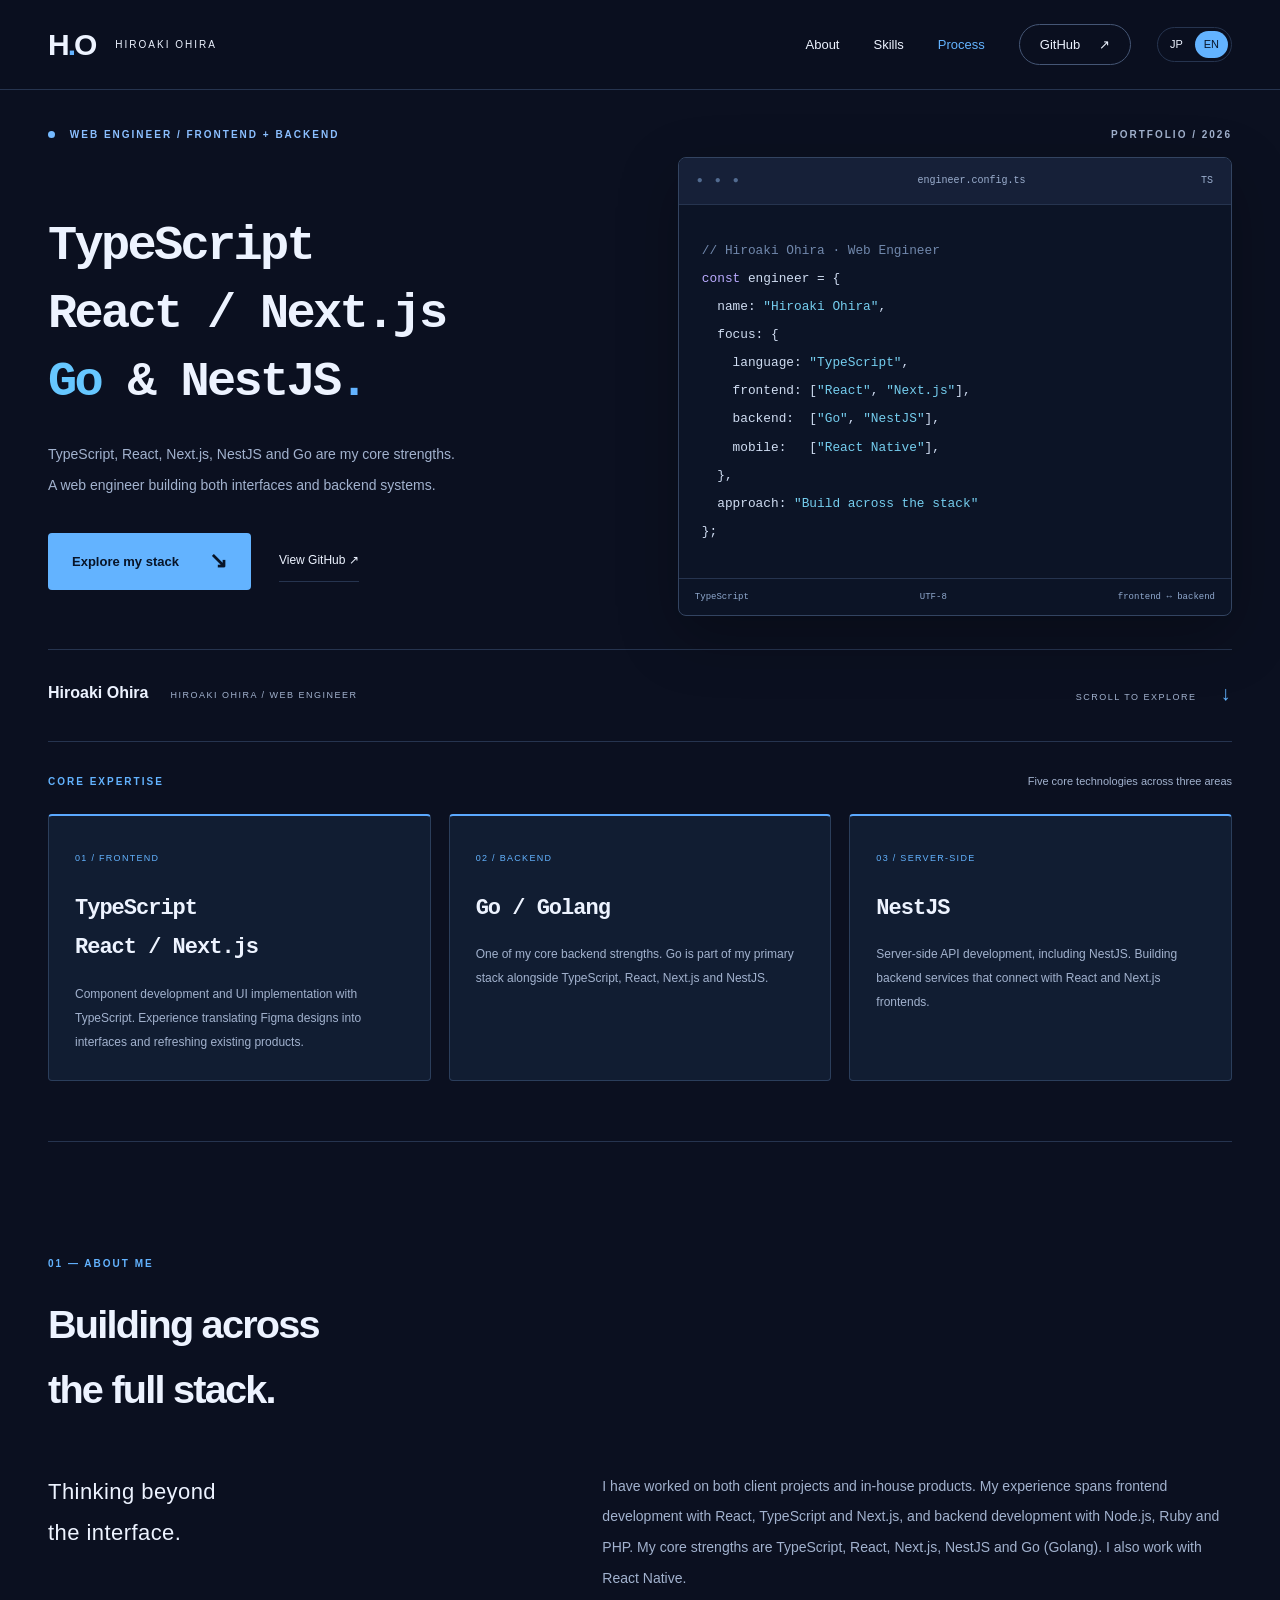
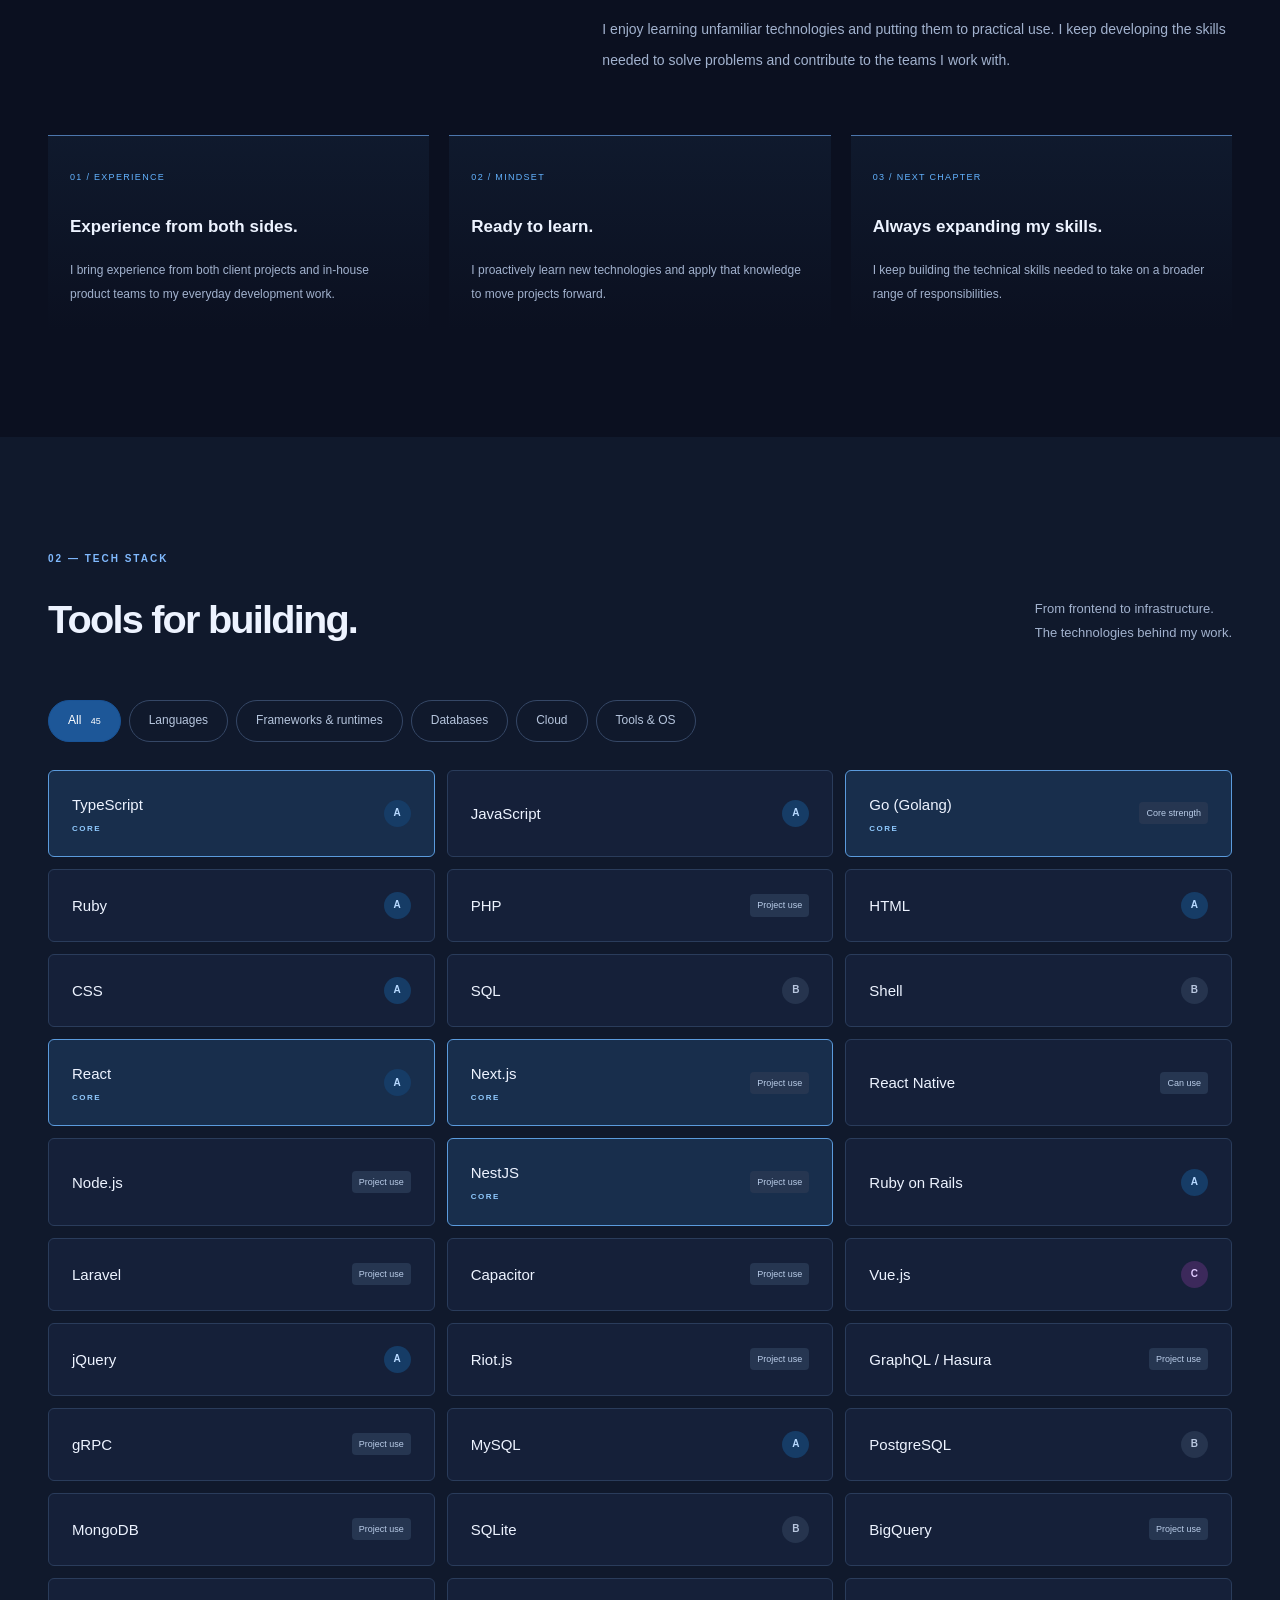
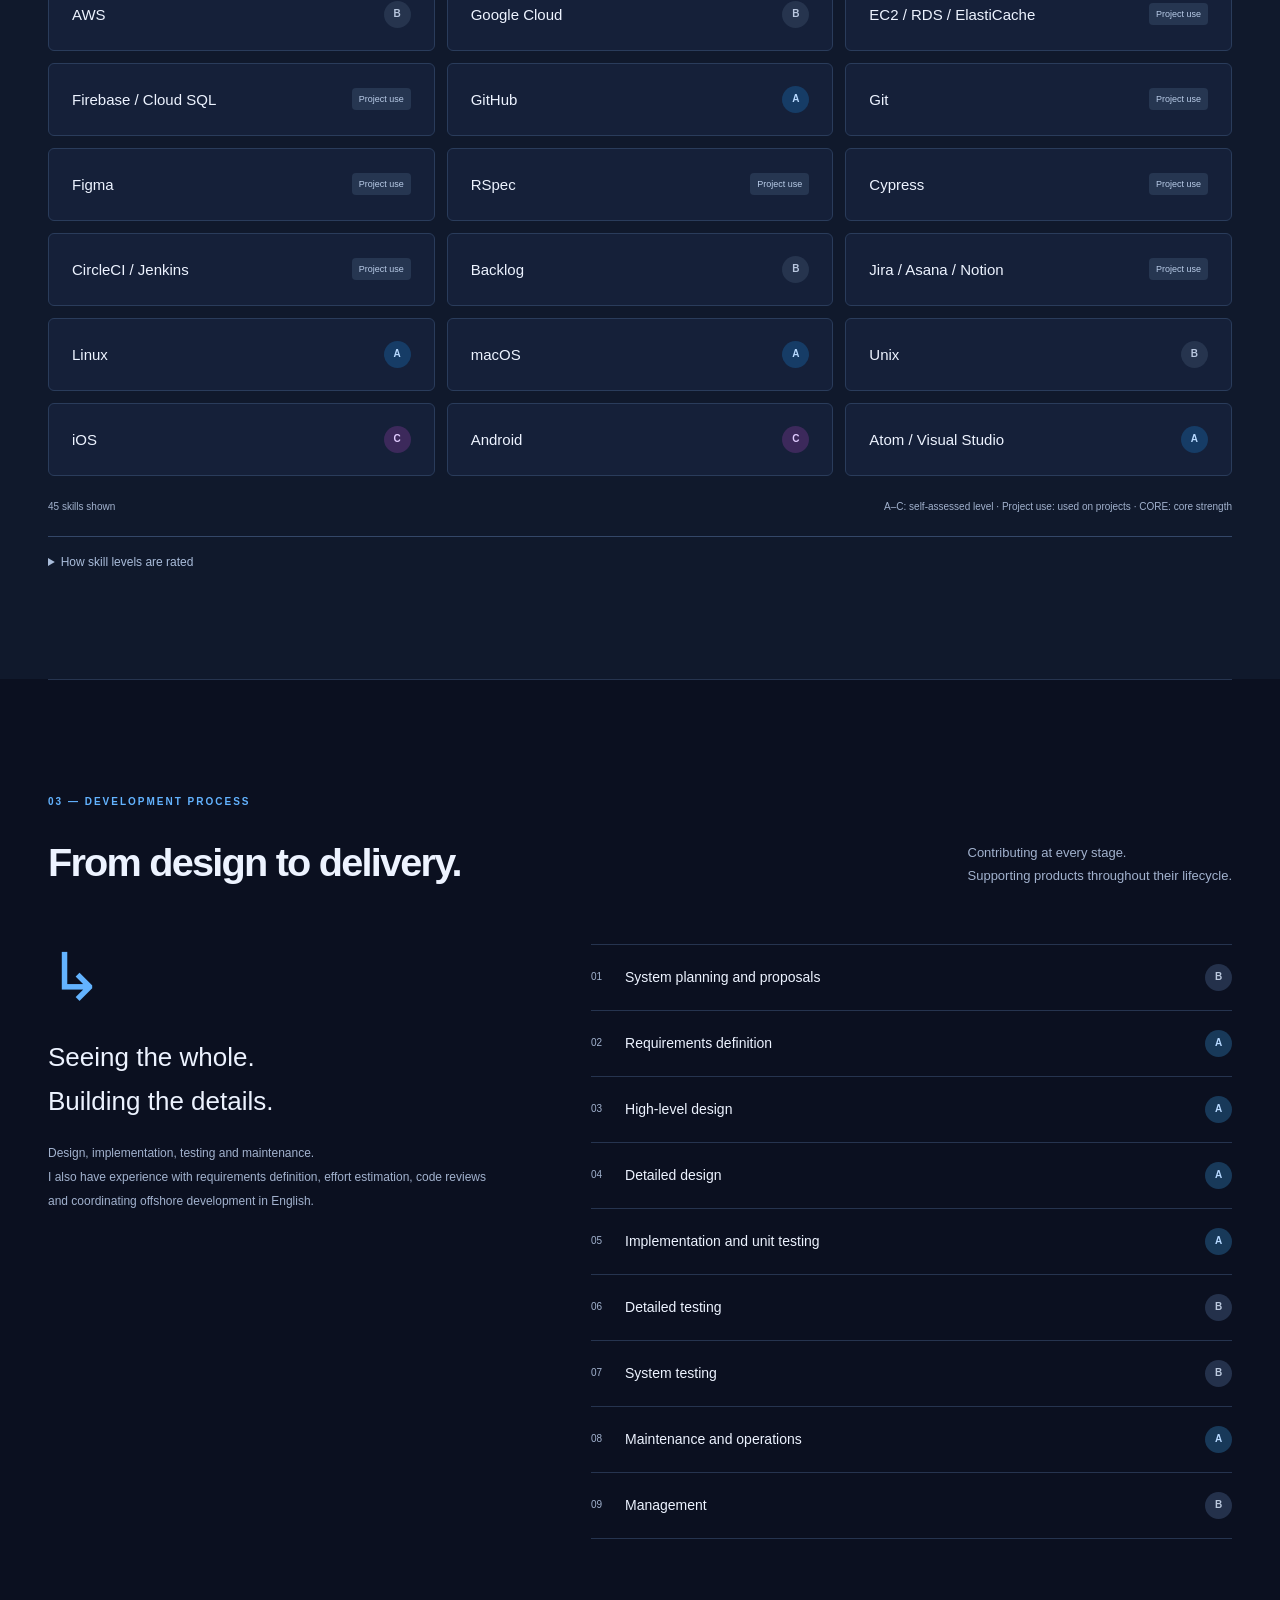
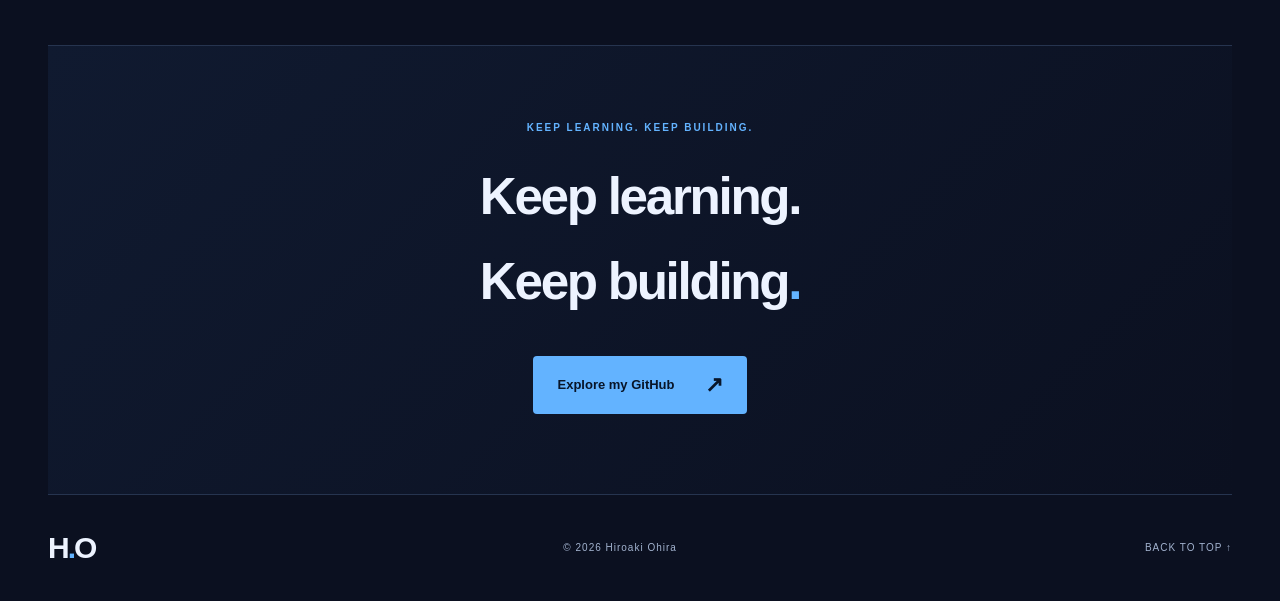
==== commit dfe6d2ff: "Highlight TypeScript React Next.js NestJS Go and add React Native" ====
--- a/en.html
+++ b/en.html
@@ -1,20 +1,22 @@
 <!doctype html>
-<html lang="en"><head><meta charset="utf-8"><meta name="viewport" content="width=device-width, initial-scale=1"><meta name="theme-color" content="#111916"><meta name="description" content="Hiroaki Ohira — Web engineer specializing in React / Next.js, Go and Node.js, from frontend interfaces to backend APIs."><title>Hiroaki Ohira — Web Engineer</title><link rel="stylesheet" href="./index.css"><link rel="alternate" hreflang="ja" href="https://hi629.github.io/"><link rel="alternate" hreflang="en" href="https://hi629.github.io/en.html"><link rel="canonical" href="https://hi629.github.io/en.html"><script src="./language.js"></script></head>
+<html lang="en"><head><meta charset="utf-8"><meta name="viewport" content="width=device-width, initial-scale=1"><meta name="theme-color" content="#111916"><meta name="description" content="Hiroaki Ohira — Web engineer specializing in TypeScript, React, Next.js, NestJS and Go, from frontend interfaces to backend APIs."><title>Hiroaki Ohira — Web Engineer</title><link rel="stylesheet" href="./index.css"><link rel="alternate" hreflang="ja" href="https://hi629.github.io/"><link rel="alternate" hreflang="en" href="https://hi629.github.io/en.html"><link rel="canonical" href="https://hi629.github.io/en.html"><script src="./language.js"></script></head>
 <body id="top"><a class="skip" href="#main">Skip to content</a>
 <header class="header"><a class="brand" href="#top" aria-label="Back to top">H<span>.</span>O<span class="brand-label">HIROAKI OHIRA</span></a><div class="language-switch" role="group" aria-label="Language selection"><a href="./?lang=ja" lang="ja" hreflang="ja" data-language="ja">JP</a><a href="./en.html?lang=en" lang="en" hreflang="en" data-language="en" aria-current="true">EN</a></div><button class="menu" aria-expanded="false" aria-controls="navigation">Menu <span aria-hidden="true">＋</span></button><nav id="navigation" aria-label="Main navigation"><a href="#about">About</a><a href="#skills">Skills</a><a href="#process">Process</a><a class="nav-github" href="https://github.com/hi629" target="_blank" rel="noopener noreferrer">GitHub <span aria-hidden="true">↗</span></a></nav></header>
-<main id="main"><section class="hero wrap" aria-labelledby="hero-title"><div class="hero-top"><span class="eyebrow"><span class="dot"></span> WEB ENGINEER / FRONTEND + BACKEND</span><span class="edition">PORTFOLIO / 2026</span></div><div class="hero-layout"><div><h1 id="hero-title">React / Next.js<br><span class="accent-word">Go</span> &amp; Node.js<span class="lime">.</span></h1><p class="hero-intro">My core stack, from frontend to APIs.<br>A web engineer building both interfaces and backend systems.</p><div class="hero-actions"><a class="button" href="#skills">Explore my stack <span aria-hidden="true">↘</span></a><a class="text-link" href="https://github.com/hi629" target="_blank" rel="noopener noreferrer">View GitHub ↗</a></div></div><div class="code-window" aria-label="Core technology stack"><div class="code-title"><span class="window-dots" aria-hidden="true">● ● ●</span><span>engineer.config.ts</span><span>TS</span></div><pre><code><span class="syntax-comment">// Hiroaki Ohira · Web Engineer</span>
+<main id="main"><section class="hero wrap" aria-labelledby="hero-title"><div class="hero-top"><span class="eyebrow"><span class="dot"></span> WEB ENGINEER / FRONTEND + BACKEND</span><span class="edition">PORTFOLIO / 2026</span></div><div class="hero-layout"><div><h1 id="hero-title">TypeScript<br>React / Next.js<br><span class="accent-word">Go</span> &amp; NestJS<span class="lime">.</span></h1><p class="hero-intro">TypeScript, React, Next.js, NestJS and Go are my core strengths.<br>A web engineer building both interfaces and backend systems.</p><div class="hero-actions"><a class="button" href="#skills">Explore my stack <span aria-hidden="true">↘</span></a><a class="text-link" href="https://github.com/hi629" target="_blank" rel="noopener noreferrer">View GitHub ↗</a></div></div><div class="code-window" aria-label="Core technology stack"><div class="code-title"><span class="window-dots" aria-hidden="true">● ● ●</span><span>engineer.config.ts</span><span>TS</span></div><pre><code><span class="syntax-comment">// Hiroaki Ohira · Web Engineer</span>
 <span class="syntax-keyword">const</span> engineer = {
   name: <span class="syntax-string">"Hiroaki Ohira"</span>,
   focus: {
+    language: <span class="syntax-string">"TypeScript"</span>,
     frontend: [<span class="syntax-string">"React"</span>, <span class="syntax-string">"Next.js"</span>],
-    backend:  [<span class="syntax-string">"Go"</span>, <span class="syntax-string">"Node.js"</span>],
+    backend:  [<span class="syntax-string">"Go"</span>, <span class="syntax-string">"NestJS"</span>],
+    mobile:   [<span class="syntax-string">"React Native"</span>],
   },
   approach: <span class="syntax-string">"Build across the stack"</span>
 };</code></pre><div class="code-status"><span>TypeScript</span><span>UTF-8</span><span>frontend ↔ backend</span></div></div></div><div class="hero-bottom"><div><strong>Hiroaki Ohira</strong><span>HIROAKI OHIRA / WEB ENGINEER</span></div><a href="#about">SCROLL TO EXPLORE <span aria-hidden="true">↓</span></a></div></section>
-<section class="expertise wrap" aria-label="Core strengths"><div class="expertise-heading"><span class="eyebrow">CORE EXPERTISE</span><span>The three strengths behind my work</span></div><div class="expertise-grid"><article class="expertise-card"><span class="card-index">01 / FRONTEND</span><h3>React / Next.js</h3><p>Component development and UI implementation with TypeScript. Experience translating Figma designs into interfaces and refreshing existing products.</p></article><article class="expertise-card"><span class="card-index">02 / BACKEND</span><h3>Go / Golang</h3><p>One of my core backend strengths. Go is part of my primary stack alongside React, Next.js and Node.js.</p></article><article class="expertise-card"><span class="card-index">03 / SERVER-SIDE</span><h3>Node.js / NestJS</h3><p>Server-side API development, including NestJS. Building backend services that connect with React and Next.js frontends.</p></article></div></section>
-<section id="about" class="section wrap"><div class="section-heading"><span class="eyebrow">01 — ABOUT ME</span><h2>Building across<br>the full stack.</h2></div><div class="about-layout"><p class="about-lead">Thinking beyond<br>the interface.</p><div class="about-copy"><p>I have worked on both client projects and in-house products. My experience spans frontend development with React, TypeScript and Next.js, and backend development with Node.js, Ruby and PHP. My core strengths are React / Next.js, Go (Golang) and Node.js.</p><p>I enjoy learning unfamiliar technologies and putting them to practical use. I keep developing the skills needed to solve problems and contribute to the teams I work with.</p></div></div><div class="about-cards"><article><span class="card-index">01 / EXPERIENCE</span><h3>Experience from both sides.</h3><p>I bring experience from both client projects and in-house product teams to my everyday development work.</p></article><article><span class="card-index">02 / MINDSET</span><h3>Ready to learn.</h3><p>I proactively learn new technologies and apply that knowledge to move projects forward.</p></article><article><span class="card-index">03 / NEXT CHAPTER</span><h3>Always expanding my skills.</h3><p>I keep building the technical skills needed to take on a broader range of responsibilities.</p></article></div></section>
-<section id="skills" class="skills-section"><div class="wrap section"><div class="section-heading split"><div><span class="eyebrow">02 — TECH STACK</span><h2>Tools for building.</h2></div><p>From frontend to infrastructure.<br>The technologies behind my work.</p></div><div class="filters" role="group" aria-label="Skill categories"><button data-filter="all" aria-pressed="true">All <span>44</span></button><button data-filter="languages" aria-pressed="false">Languages</button><button data-filter="frameworks" aria-pressed="false">Frameworks &amp; runtimes</button><button data-filter="database" aria-pressed="false">Databases</button><button data-filter="cloud" aria-pressed="false">Cloud</button><button data-filter="other" aria-pressed="false">Tools &amp; OS</button></div><div class="skills-grid"><article class="skill" data-category="languages"><span>TypeScript</span><span class="level level-a" aria-label="Self-assessed level A">A</span></article><article class="skill" data-category="languages"><span>JavaScript</span><span class="level level-a" aria-label="Self-assessed level A">A</span></article><article class="skill skill-core" data-category="languages"><span>Go (Golang)<small class="core-tag">CORE</small></span><span class="experience-label">Core strength</span></article><article class="skill" data-category="languages"><span>Ruby</span><span class="level level-a" aria-label="Self-assessed level A">A</span></article><article class="skill" data-category="languages"><span>PHP</span><span class="experience-label">Project use</span></article><article class="skill" data-category="languages"><span>HTML</span><span class="level level-a" aria-label="Self-assessed level A">A</span></article><article class="skill" data-category="languages"><span>CSS</span><span class="level level-a" aria-label="Self-assessed level A">A</span></article><article class="skill" data-category="languages"><span>SQL</span><span class="level level-b" aria-label="Self-assessed level B">B</span></article><article class="skill" data-category="languages"><span>Shell</span><span class="level level-b" aria-label="Self-assessed level B">B</span></article><article class="skill skill-core" data-category="frameworks"><span>React<small class="core-tag">CORE</small></span><span class="level level-a" aria-label="Self-assessed level A">A</span></article><article class="skill skill-core" data-category="frameworks"><span>Next.js<small class="core-tag">CORE</small></span><span class="experience-label">Project use</span></article><article class="skill skill-core" data-category="frameworks"><span>Node.js<small class="core-tag">CORE</small></span><span class="experience-label">Project use</span></article><article class="skill" data-category="frameworks"><span>NestJS</span><span class="experience-label">Project use</span></article><article class="skill" data-category="frameworks"><span>Ruby on Rails</span><span class="level level-a" aria-label="Self-assessed level A">A</span></article><article class="skill" data-category="frameworks"><span>Laravel</span><span class="experience-label">Project use</span></article><article class="skill" data-category="frameworks"><span>Capacitor</span><span class="experience-label">Project use</span></article><article class="skill" data-category="frameworks"><span>Vue.js</span><span class="level level-c" aria-label="Self-assessed level C">C</span></article><article class="skill" data-category="frameworks"><span>jQuery</span><span class="level level-a" aria-label="Self-assessed level A">A</span></article><article class="skill" data-category="frameworks"><span>Riot.js</span><span class="experience-label">Project use</span></article><article class="skill" data-category="frameworks"><span>GraphQL / Hasura</span><span class="experience-label">Project use</span></article><article class="skill" data-category="frameworks"><span>gRPC</span><span class="experience-label">Project use</span></article><article class="skill" data-category="database"><span>MySQL</span><span class="level level-a" aria-label="Self-assessed level A">A</span></article><article class="skill" data-category="database"><span>PostgreSQL</span><span class="level level-b" aria-label="Self-assessed level B">B</span></article><article class="skill" data-category="database"><span>MongoDB</span><span class="experience-label">Project use</span></article><article class="skill" data-category="database"><span>SQLite</span><span class="level level-b" aria-label="Self-assessed level B">B</span></article><article class="skill" data-category="database"><span>BigQuery</span><span class="experience-label">Project use</span></article><article class="skill" data-category="cloud"><span>AWS</span><span class="level level-b" aria-label="Self-assessed level B">B</span></article><article class="skill" data-category="cloud"><span>Google Cloud</span><span class="level level-b" aria-label="Self-assessed level B">B</span></article><article class="skill" data-category="cloud"><span>EC2 / RDS / ElastiCache</span><span class="experience-label">Project use</span></article><article class="skill" data-category="cloud"><span>Firebase / Cloud SQL</span><span class="experience-label">Project use</span></article><article class="skill" data-category="other"><span>GitHub</span><span class="level level-a" aria-label="Self-assessed level A">A</span></article><article class="skill" data-category="other"><span>Git</span><span class="experience-label">Project use</span></article><article class="skill" data-category="other"><span>Figma</span><span class="experience-label">Project use</span></article><article class="skill" data-category="other"><span>RSpec</span><span class="experience-label">Project use</span></article><article class="skill" data-category="other"><span>Cypress</span><span class="experience-label">Project use</span></article><article class="skill" data-category="other"><span>CircleCI / Jenkins</span><span class="experience-label">Project use</span></article><article class="skill" data-category="other"><span>Backlog</span><span class="level level-b" aria-label="Self-assessed level B">B</span></article><article class="skill" data-category="other"><span>Jira / Asana / Notion</span><span class="experience-label">Project use</span></article><article class="skill" data-category="other"><span>Linux</span><span class="level level-a" aria-label="Self-assessed level A">A</span></article><article class="skill" data-category="other"><span>macOS</span><span class="level level-a" aria-label="Self-assessed level A">A</span></article><article class="skill" data-category="other"><span>Unix</span><span class="level level-b" aria-label="Self-assessed level B">B</span></article><article class="skill" data-category="other"><span>iOS</span><span class="level level-c" aria-label="Self-assessed level C">C</span></article><article class="skill" data-category="other"><span>Android</span><span class="level level-c" aria-label="Self-assessed level C">C</span></article><article class="skill" data-category="other"><span>Atom / Visual Studio</span><span class="level level-a" aria-label="Self-assessed level A">A</span></article></div><div class="skill-caption"><span id="skill-count" role="status" aria-live="polite">44 skills shown</span><span>A–C: self-assessed level · Project use: used on projects · CORE: core strength</span></div><details class="skill-legend"><summary>How skill levels are rated</summary><p>A: Work independently, identify and solve problems, and mentor others.<br>B: Work independently.<br>C: Work with guidance from a senior colleague.</p><p>“Project use” indicates experience using a technology on development projects. “CORE” identifies my core technical strengths.</p></details></div></section>
-<section id="process" class="section wrap"><div class="section-heading split"><div><span class="eyebrow">03 — DEVELOPMENT PROCESS</span><h2>From design to delivery.</h2></div><p>Contributing at every stage.<br>Supporting products throughout their lifecycle.</p></div><div class="process-layout"><div class="process-note"><span class="process-mark" aria-hidden="true">↳</span><h3>Seeing the whole.<br>Building the details.</h3><p>Design, implementation, testing and maintenance.<br>I also have experience with requirements definition, effort estimation, code reviews and coordinating offshore development in English.</p><small>A: Independent delivery, problem-solving and mentoring.<br>B: Independent delivery.</small></div><div class="steps"><div class="step"><span class="step-number">01</span><h3>System planning and proposals</h3><span class="level level-b" aria-label="Self-assessed level B">B</span></div><div class="step"><span class="step-number">02</span><h3>Requirements definition</h3><span class="level level-a" aria-label="Self-assessed level A">A</span></div><div class="step"><span class="step-number">03</span><h3>High-level design</h3><span class="level level-a" aria-label="Self-assessed level A">A</span></div><div class="step"><span class="step-number">04</span><h3>Detailed design</h3><span class="level level-a" aria-label="Self-assessed level A">A</span></div><div class="step"><span class="step-number">05</span><h3>Implementation and unit testing</h3><span class="level level-a" aria-label="Self-assessed level A">A</span></div><div class="step"><span class="step-number">06</span><h3>Detailed testing</h3><span class="level level-b" aria-label="Self-assessed level B">B</span></div><div class="step"><span class="step-number">07</span><h3>System testing</h3><span class="level level-b" aria-label="Self-assessed level B">B</span></div><div class="step"><span class="step-number">08</span><h3>Maintenance and operations</h3><span class="level level-a" aria-label="Self-assessed level A">A</span></div><div class="step"><span class="step-number">09</span><h3>Management</h3><span class="level level-b" aria-label="Self-assessed level B">B</span></div></div></div></section>
+<section class="expertise wrap" aria-label="Core strengths"><div class="expertise-heading"><span class="eyebrow">CORE EXPERTISE</span><span>Five core technologies across three areas</span></div><div class="expertise-grid"><article class="expertise-card"><span class="card-index">01 / FRONTEND</span><h3>TypeScript<br>React / Next.js</h3><p>Component development and UI implementation with TypeScript. Experience translating Figma designs into interfaces and refreshing existing products.</p></article><article class="expertise-card"><span class="card-index">02 / BACKEND</span><h3>Go / Golang</h3><p>One of my core backend strengths. Go is part of my primary stack alongside TypeScript, React, Next.js and NestJS.</p></article><article class="expertise-card"><span class="card-index">03 / SERVER-SIDE</span><h3>NestJS</h3><p>Server-side API development, including NestJS. Building backend services that connect with React and Next.js frontends.</p></article></div></section>
+<section id="about" class="section wrap"><div class="section-heading"><span class="eyebrow">01 — ABOUT ME</span><h2>Building across<br>the full stack.</h2></div><div class="about-layout"><p class="about-lead">Thinking beyond<br>the interface.</p><div class="about-copy"><p>I have worked on both client projects and in-house products. My experience spans frontend development with React, TypeScript and Next.js, and backend development with Node.js, Ruby and PHP. My core strengths are TypeScript, React, Next.js, NestJS and Go (Golang). I also work with React Native.</p><p>I enjoy learning unfamiliar technologies and putting them to practical use. I keep developing the skills needed to solve problems and contribute to the teams I work with.</p></div></div><div class="about-cards"><article><span class="card-index">01 / EXPERIENCE</span><h3>Experience from both sides.</h3><p>I bring experience from both client projects and in-house product teams to my everyday development work.</p></article><article><span class="card-index">02 / MINDSET</span><h3>Ready to learn.</h3><p>I proactively learn new technologies and apply that knowledge to move projects forward.</p></article><article><span class="card-index">03 / NEXT CHAPTER</span><h3>Always expanding my skills.</h3><p>I keep building the technical skills needed to take on a broader range of responsibilities.</p></article></div></section>
+<section id="skills" class="skills-section"><div class="wrap section"><div class="section-heading split"><div><span class="eyebrow">02 — TECH STACK</span><h2>Tools for building.</h2></div><p>From frontend to infrastructure.<br>The technologies behind my work.</p></div><div class="filters" role="group" aria-label="Skill categories"><button data-filter="all" aria-pressed="true">All <span>45</span></button><button data-filter="languages" aria-pressed="false">Languages</button><button data-filter="frameworks" aria-pressed="false">Frameworks &amp; runtimes</button><button data-filter="database" aria-pressed="false">Databases</button><button data-filter="cloud" aria-pressed="false">Cloud</button><button data-filter="other" aria-pressed="false">Tools &amp; OS</button></div><div class="skills-grid"><article class="skill skill-core" data-category="languages"><span>TypeScript<small class="core-tag">CORE</small></span><span class="level level-a" aria-label="Self-assessed level A">A</span></article><article class="skill" data-category="languages"><span>JavaScript</span><span class="level level-a" aria-label="Self-assessed level A">A</span></article><article class="skill skill-core" data-category="languages"><span>Go (Golang)<small class="core-tag">CORE</small></span><span class="experience-label">Core strength</span></article><article class="skill" data-category="languages"><span>Ruby</span><span class="level level-a" aria-label="Self-assessed level A">A</span></article><article class="skill" data-category="languages"><span>PHP</span><span class="experience-label">Project use</span></article><article class="skill" data-category="languages"><span>HTML</span><span class="level level-a" aria-label="Self-assessed level A">A</span></article><article class="skill" data-category="languages"><span>CSS</span><span class="level level-a" aria-label="Self-assessed level A">A</span></article><article class="skill" data-category="languages"><span>SQL</span><span class="level level-b" aria-label="Self-assessed level B">B</span></article><article class="skill" data-category="languages"><span>Shell</span><span class="level level-b" aria-label="Self-assessed level B">B</span></article><article class="skill skill-core" data-category="frameworks"><span>React<small class="core-tag">CORE</small></span><span class="level level-a" aria-label="Self-assessed level A">A</span></article><article class="skill skill-core" data-category="frameworks"><span>Next.js<small class="core-tag">CORE</small></span><span class="experience-label">Project use</span></article><article class="skill" data-category="frameworks"><span>React Native</span><span class="experience-label">Can use</span></article><article class="skill" data-category="frameworks"><span>Node.js</span><span class="experience-label">Project use</span></article><article class="skill skill-core" data-category="frameworks"><span>NestJS<small class="core-tag">CORE</small></span><span class="experience-label">Project use</span></article><article class="skill" data-category="frameworks"><span>Ruby on Rails</span><span class="level level-a" aria-label="Self-assessed level A">A</span></article><article class="skill" data-category="frameworks"><span>Laravel</span><span class="experience-label">Project use</span></article><article class="skill" data-category="frameworks"><span>Capacitor</span><span class="experience-label">Project use</span></article><article class="skill" data-category="frameworks"><span>Vue.js</span><span class="level level-c" aria-label="Self-assessed level C">C</span></article><article class="skill" data-category="frameworks"><span>jQuery</span><span class="level level-a" aria-label="Self-assessed level A">A</span></article><article class="skill" data-category="frameworks"><span>Riot.js</span><span class="experience-label">Project use</span></article><article class="skill" data-category="frameworks"><span>GraphQL / Hasura</span><span class="experience-label">Project use</span></article><article class="skill" data-category="frameworks"><span>gRPC</span><span class="experience-label">Project use</span></article><article class="skill" data-category="database"><span>MySQL</span><span class="level level-a" aria-label="Self-assessed level A">A</span></article><article class="skill" data-category="database"><span>PostgreSQL</span><span class="level level-b" aria-label="Self-assessed level B">B</span></article><article class="skill" data-category="database"><span>MongoDB</span><span class="experience-label">Project use</span></article><article class="skill" data-category="database"><span>SQLite</span><span class="level level-b" aria-label="Self-assessed level B">B</span></article><article class="skill" data-category="database"><span>BigQuery</span><span class="experience-label">Project use</span></article><article class="skill" data-category="cloud"><span>AWS</span><span class="level level-b" aria-label="Self-assessed level B">B</span></article><article class="skill" data-category="cloud"><span>Google Cloud</span><span class="level level-b" aria-label="Self-assessed level B">B</span></article><article class="skill" data-category="cloud"><span>EC2 / RDS / ElastiCache</span><span class="experience-label">Project use</span></article><article class="skill" data-category="cloud"><span>Firebase / Cloud SQL</span><span class="experience-label">Project use</span></article><article class="skill" data-category="other"><span>GitHub</span><span class="level level-a" aria-label="Self-assessed level A">A</span></article><article class="skill" data-category="other"><span>Git</span><span class="experience-label">Project use</span></article><article class="skill" data-category="other"><span>Figma</span><span class="experience-label">Project use</span></article><article class="skill" data-category="other"><span>RSpec</span><span class="experience-label">Project use</span></article><article class="skill" data-category="other"><span>Cypress</span><span class="experience-label">Project use</span></article><article class="skill" data-category="other"><span>CircleCI / Jenkins</span><span class="experience-label">Project use</span></article><article class="skill" data-category="other"><span>Backlog</span><span class="level level-b" aria-label="Self-assessed level B">B</span></article><article class="skill" data-category="other"><span>Jira / Asana / Notion</span><span class="experience-label">Project use</span></article><article class="skill" data-category="other"><span>Linux</span><span class="level level-a" aria-label="Self-assessed level A">A</span></article><article class="skill" data-category="other"><span>macOS</span><span class="level level-a" aria-label="Self-assessed level A">A</span></article><article class="skill" data-category="other"><span>Unix</span><span class="level level-b" aria-label="Self-assessed level B">B</span></article><article class="skill" data-category="other"><span>iOS</span><span class="level level-c" aria-label="Self-assessed level C">C</span></article><article class="skill" data-category="other"><span>Android</span><span class="level level-c" aria-label="Self-assessed level C">C</span></article><article class="skill" data-category="other"><span>Atom / Visual Studio</span><span class="level level-a" aria-label="Self-assessed level A">A</span></article></div><div class="skill-caption"><span id="skill-count" role="status" aria-live="polite">45 skills shown</span><span>A–C: self-assessed level · Project use: used on projects · CORE: core strength</span></div><details class="skill-legend"><summary>How skill levels are rated</summary><p>A: Work independently, identify and solve problems, and mentor others.<br>B: Work independently.<br>C: Work with guidance from a senior colleague.</p><p>“Project use” indicates experience using a technology on development projects. “CORE” identifies my core technical strengths. “Can use” indicates a technology I can work with.</p></details></div></section>
+<section id="process" class="section wrap"><div class="section-heading split"><div><span class="eyebrow">03 — DEVELOPMENT PROCESS</span><h2>From design to delivery.</h2></div><p>Contributing at every stage.<br>Supporting products throughout their lifecycle.</p></div><div class="process-layout"><div class="process-note"><span class="process-mark" aria-hidden="true">↳</span><h3>Seeing the whole.<br>Building the details.</h3><p>Design, implementation, testing and maintenance.<br>I also have experience with requirements definition, effort estimation, code reviews and coordinating offshore development in English.</p></div><div class="steps"><div class="step"><span class="step-number">01</span><h3>System planning and proposals</h3><span class="level level-b" aria-label="Self-assessed level B">B</span></div><div class="step"><span class="step-number">02</span><h3>Requirements definition</h3><span class="level level-a" aria-label="Self-assessed level A">A</span></div><div class="step"><span class="step-number">03</span><h3>High-level design</h3><span class="level level-a" aria-label="Self-assessed level A">A</span></div><div class="step"><span class="step-number">04</span><h3>Detailed design</h3><span class="level level-a" aria-label="Self-assessed level A">A</span></div><div class="step"><span class="step-number">05</span><h3>Implementation and unit testing</h3><span class="level level-a" aria-label="Self-assessed level A">A</span></div><div class="step"><span class="step-number">06</span><h3>Detailed testing</h3><span class="level level-b" aria-label="Self-assessed level B">B</span></div><div class="step"><span class="step-number">07</span><h3>System testing</h3><span class="level level-b" aria-label="Self-assessed level B">B</span></div><div class="step"><span class="step-number">08</span><h3>Maintenance and operations</h3><span class="level level-a" aria-label="Self-assessed level A">A</span></div><div class="step"><span class="step-number">09</span><h3>Management</h3><span class="level level-b" aria-label="Self-assessed level B">B</span></div></div></div></section>
 <section class="closing wrap"><span class="eyebrow">KEEP LEARNING. KEEP BUILDING.</span><h2>Keep learning.<br>Keep building<span class="lime">.</span></h2><a class="button" href="https://github.com/hi629" target="_blank" rel="noopener noreferrer">Explore my GitHub <span aria-hidden="true">↗</span></a></section></main><footer class="wrap footer"><a class="brand" href="#top">H<span>.</span>O</a><span>© 2026 Hiroaki Ohira</span><a href="#top">BACK TO TOP ↑</a></footer>
 <script>
 const menu = document.querySelector('.menu');
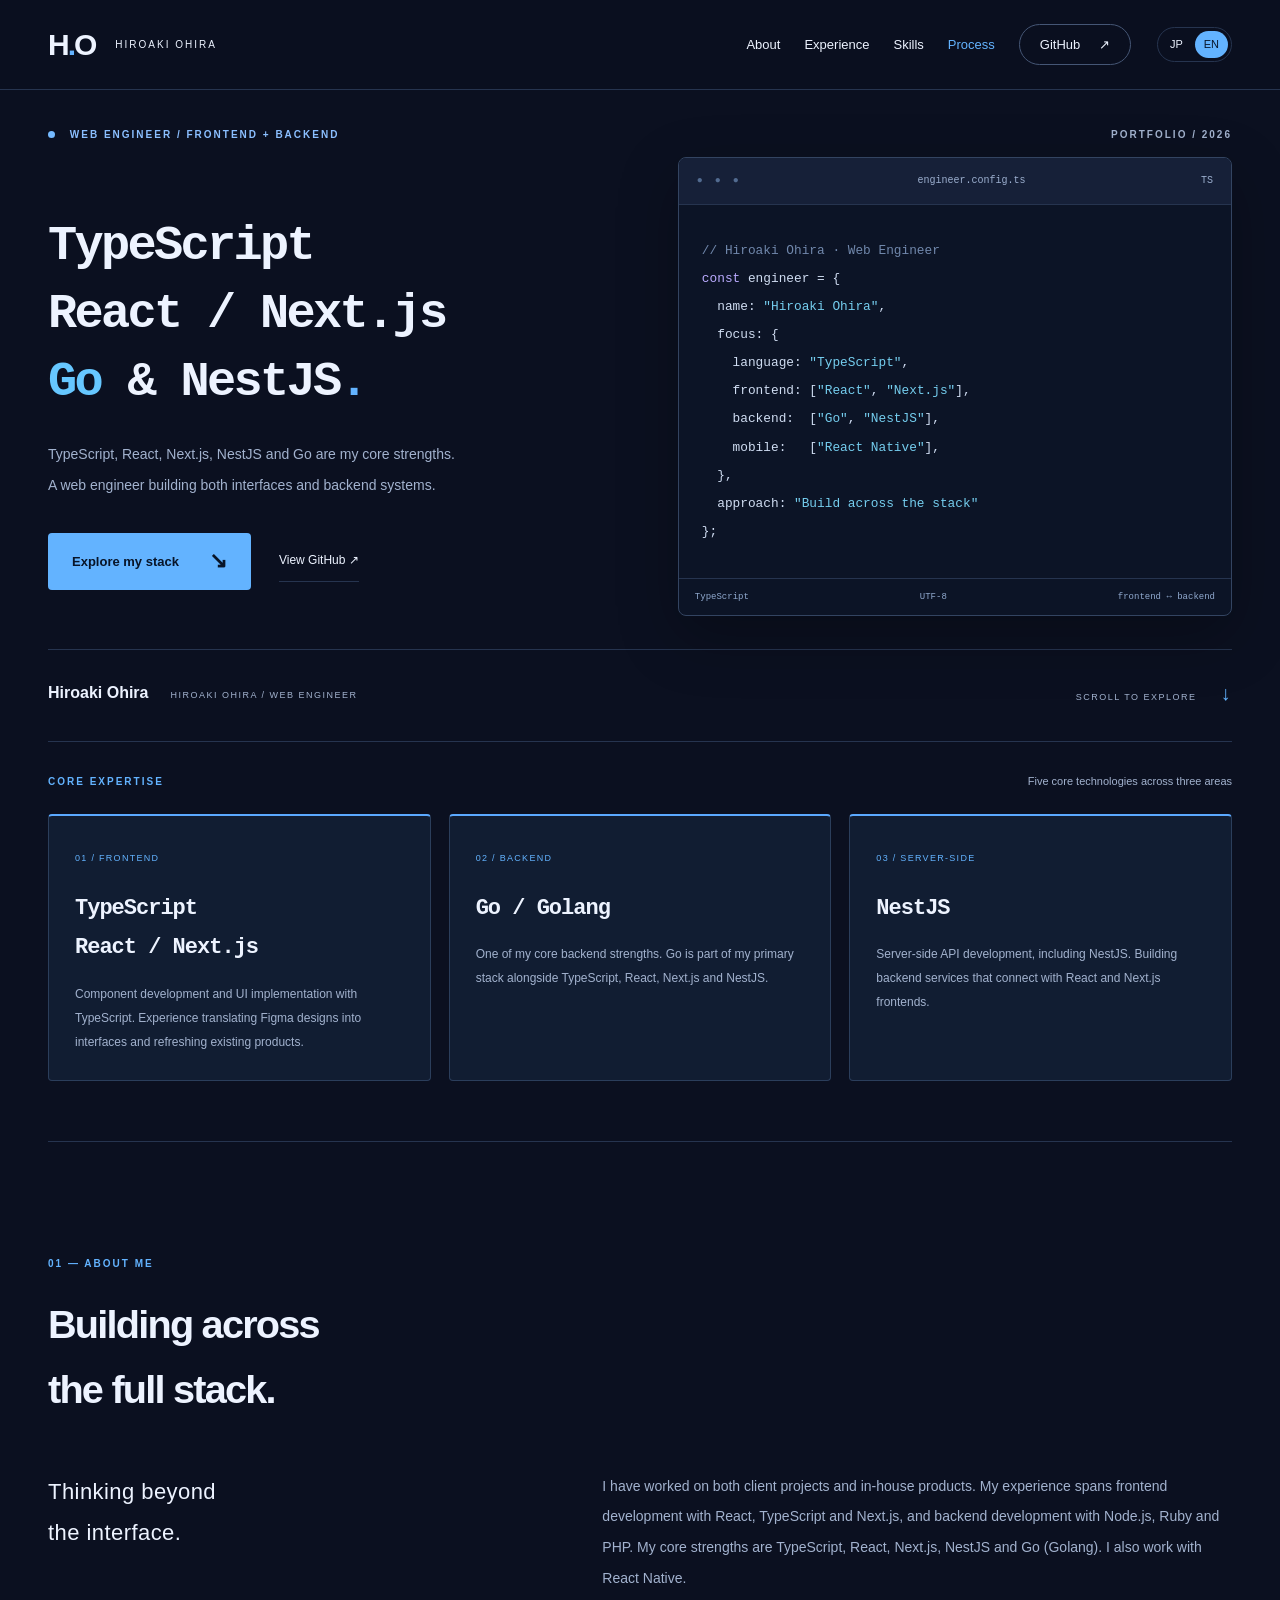
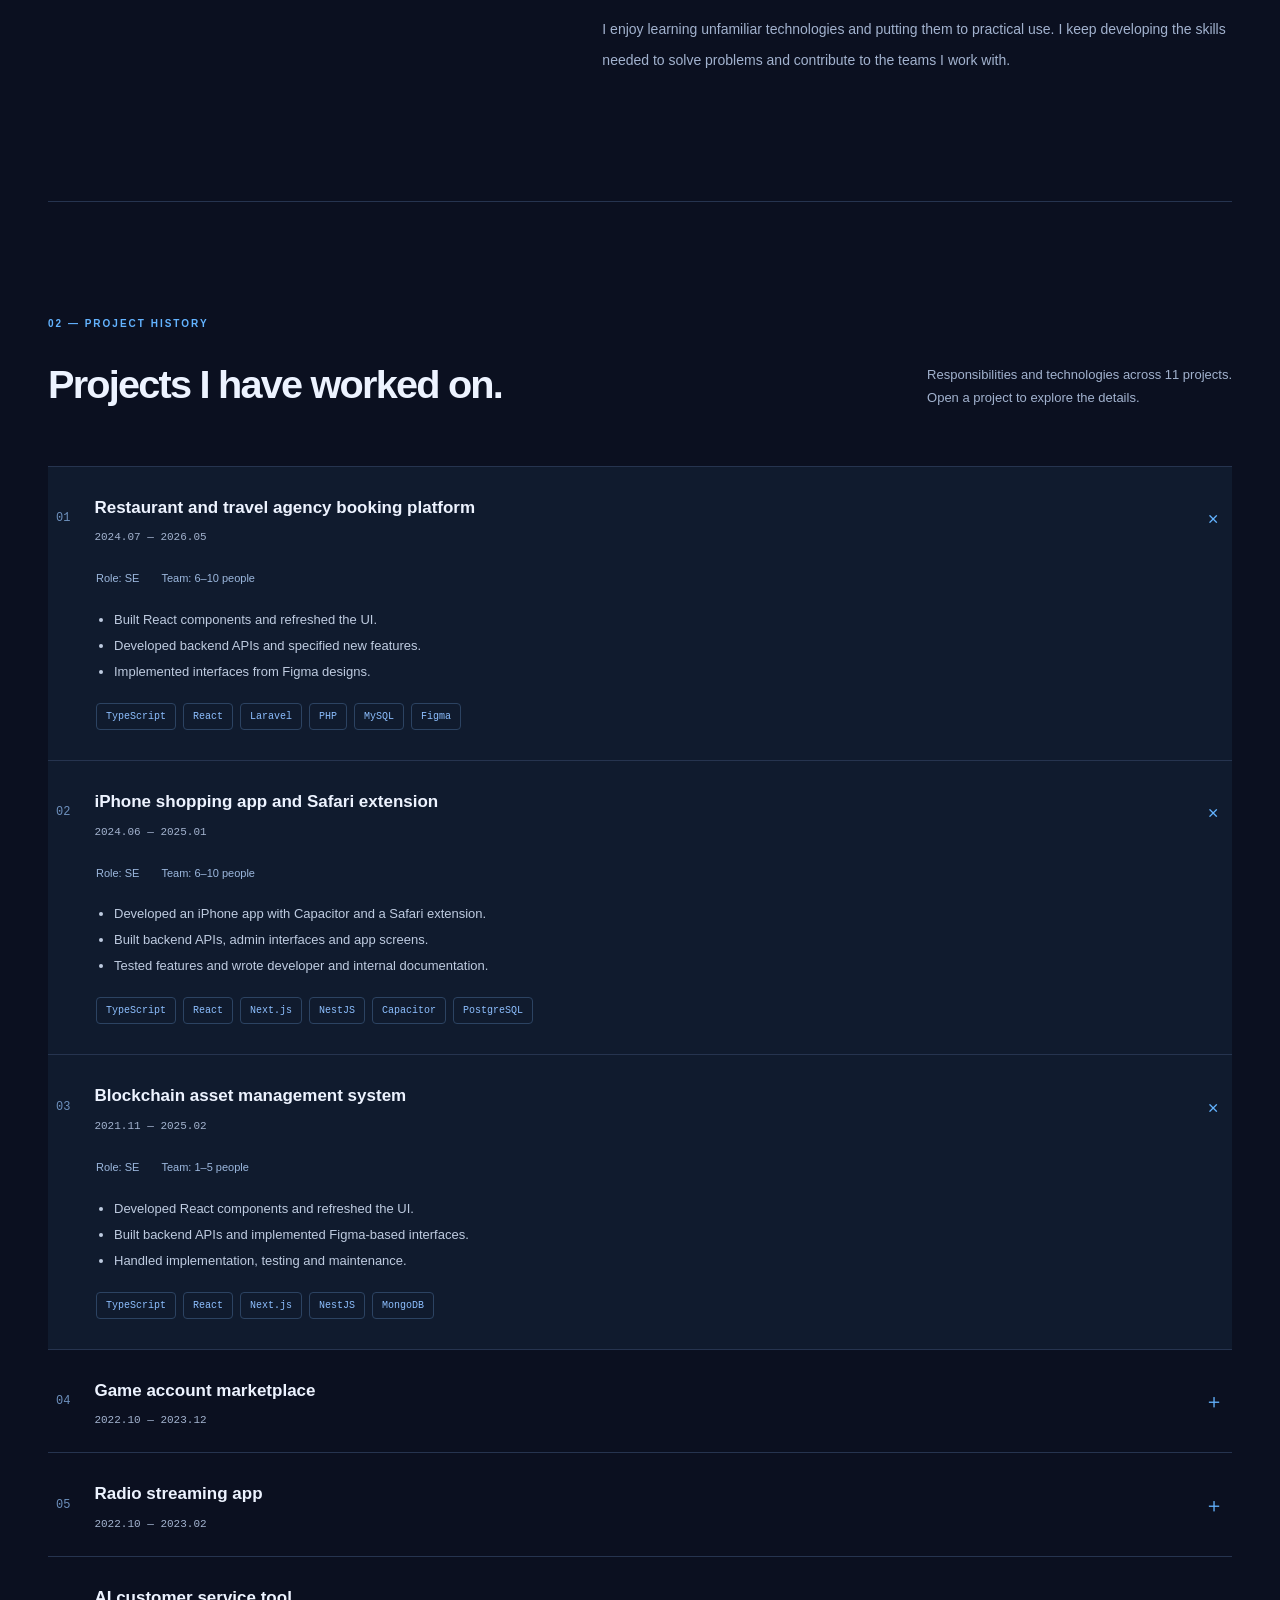
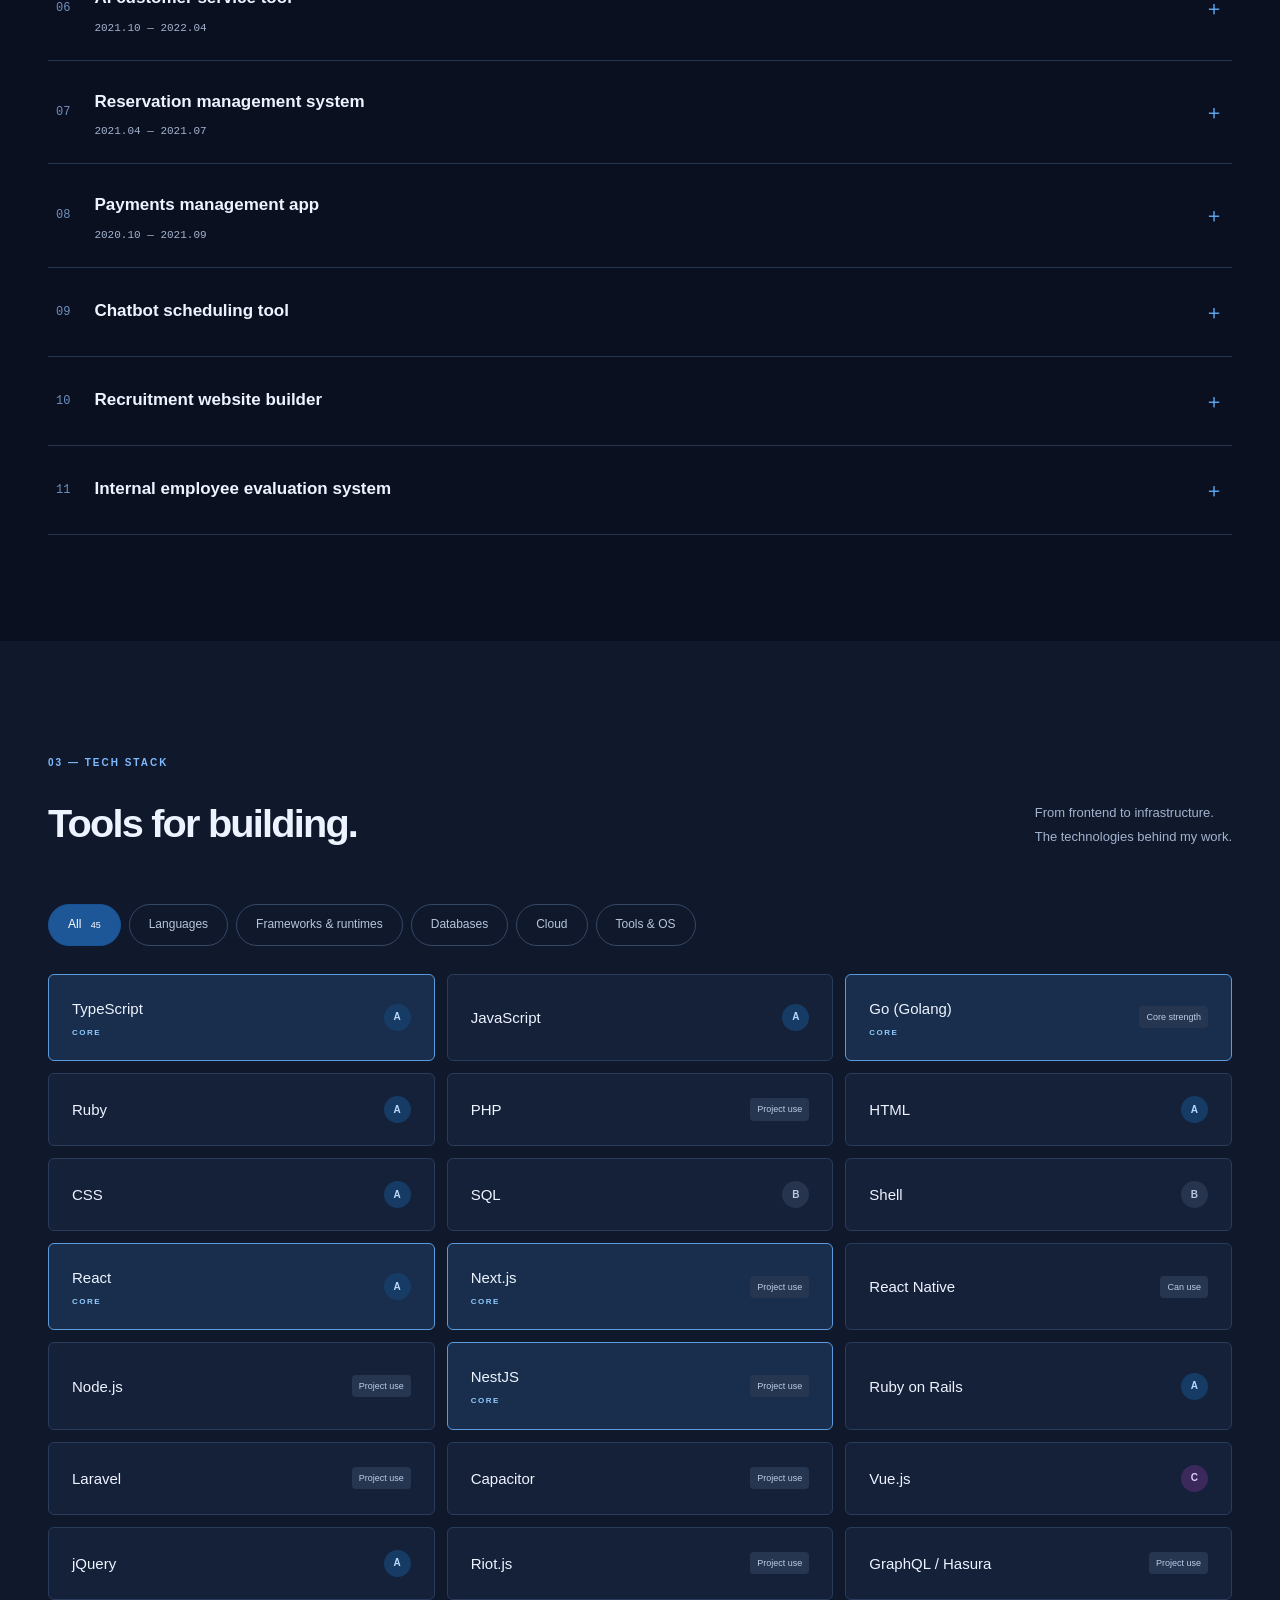
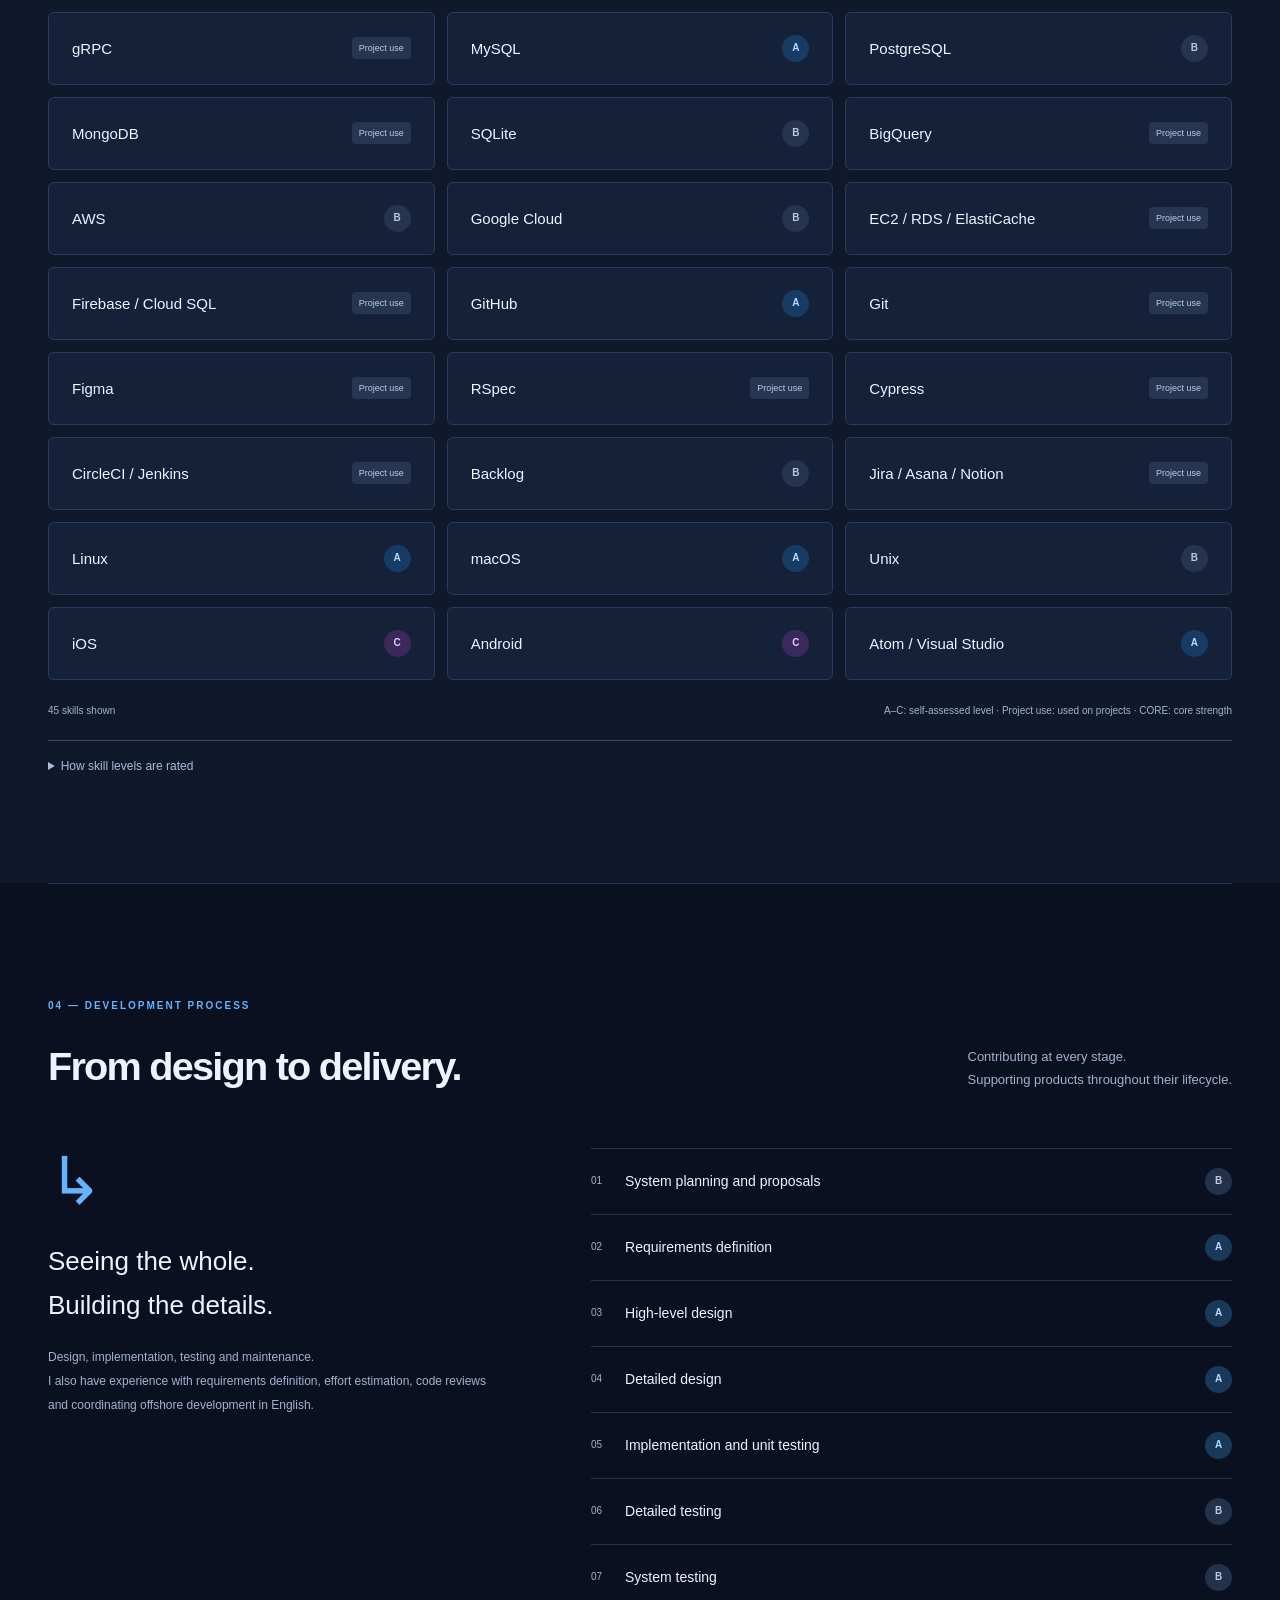
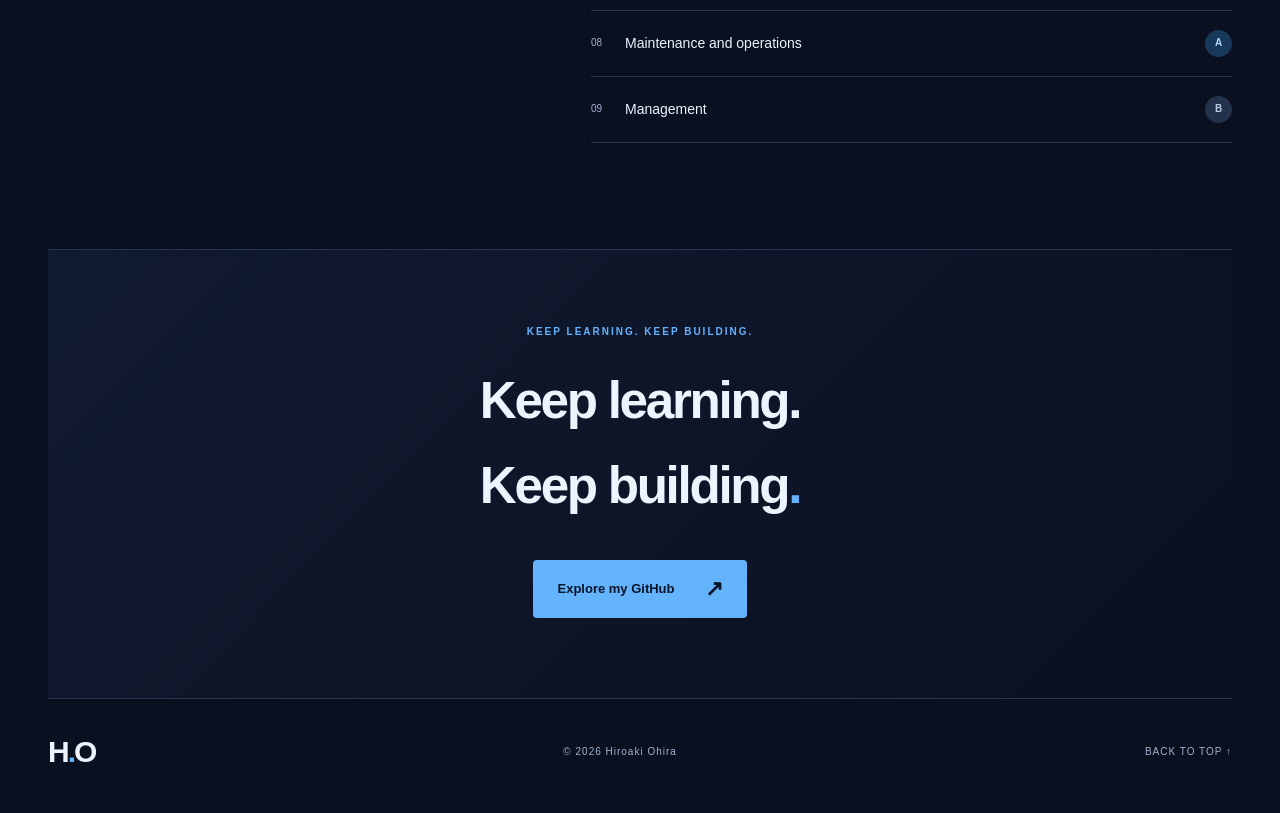
==== commit 11607efb: "Add bilingual project history from skill sheet and remove generic profile cards" ====
--- a/en.html
+++ b/en.html
@@ -1,7 +1,7 @@
 <!doctype html>
 <html lang="en"><head><meta charset="utf-8"><meta name="viewport" content="width=device-width, initial-scale=1"><meta name="theme-color" content="#111916"><meta name="description" content="Hiroaki Ohira — Web engineer specializing in TypeScript, React, Next.js, NestJS and Go, from frontend interfaces to backend APIs."><title>Hiroaki Ohira — Web Engineer</title><link rel="stylesheet" href="./index.css"><link rel="alternate" hreflang="ja" href="https://hi629.github.io/"><link rel="alternate" hreflang="en" href="https://hi629.github.io/en.html"><link rel="canonical" href="https://hi629.github.io/en.html"><script src="./language.js"></script></head>
 <body id="top"><a class="skip" href="#main">Skip to content</a>
-<header class="header"><a class="brand" href="#top" aria-label="Back to top">H<span>.</span>O<span class="brand-label">HIROAKI OHIRA</span></a><div class="language-switch" role="group" aria-label="Language selection"><a href="./?lang=ja" lang="ja" hreflang="ja" data-language="ja">JP</a><a href="./en.html?lang=en" lang="en" hreflang="en" data-language="en" aria-current="true">EN</a></div><button class="menu" aria-expanded="false" aria-controls="navigation">Menu <span aria-hidden="true">＋</span></button><nav id="navigation" aria-label="Main navigation"><a href="#about">About</a><a href="#skills">Skills</a><a href="#process">Process</a><a class="nav-github" href="https://github.com/hi629" target="_blank" rel="noopener noreferrer">GitHub <span aria-hidden="true">↗</span></a></nav></header>
+<header class="header"><a class="brand" href="#top" aria-label="Back to top">H<span>.</span>O<span class="brand-label">HIROAKI OHIRA</span></a><div class="language-switch" role="group" aria-label="Language selection"><a href="./?lang=ja" lang="ja" hreflang="ja" data-language="ja">JP</a><a href="./en.html?lang=en" lang="en" hreflang="en" data-language="en" aria-current="true">EN</a></div><button class="menu" aria-expanded="false" aria-controls="navigation">Menu <span aria-hidden="true">＋</span></button><nav id="navigation" aria-label="Main navigation"><a href="#about">About</a><a href="#experience">Experience</a><a href="#skills">Skills</a><a href="#process">Process</a><a class="nav-github" href="https://github.com/hi629" target="_blank" rel="noopener noreferrer">GitHub <span aria-hidden="true">↗</span></a></nav></header>
 <main id="main"><section class="hero wrap" aria-labelledby="hero-title"><div class="hero-top"><span class="eyebrow"><span class="dot"></span> WEB ENGINEER / FRONTEND + BACKEND</span><span class="edition">PORTFOLIO / 2026</span></div><div class="hero-layout"><div><h1 id="hero-title">TypeScript<br>React / Next.js<br><span class="accent-word">Go</span> &amp; NestJS<span class="lime">.</span></h1><p class="hero-intro">TypeScript, React, Next.js, NestJS and Go are my core strengths.<br>A web engineer building both interfaces and backend systems.</p><div class="hero-actions"><a class="button" href="#skills">Explore my stack <span aria-hidden="true">↘</span></a><a class="text-link" href="https://github.com/hi629" target="_blank" rel="noopener noreferrer">View GitHub ↗</a></div></div><div class="code-window" aria-label="Core technology stack"><div class="code-title"><span class="window-dots" aria-hidden="true">● ● ●</span><span>engineer.config.ts</span><span>TS</span></div><pre><code><span class="syntax-comment">// Hiroaki Ohira · Web Engineer</span>
 <span class="syntax-keyword">const</span> engineer = {
   name: <span class="syntax-string">"Hiroaki Ohira"</span>,
@@ -14,9 +14,10 @@
   approach: <span class="syntax-string">"Build across the stack"</span>
 };</code></pre><div class="code-status"><span>TypeScript</span><span>UTF-8</span><span>frontend ↔ backend</span></div></div></div><div class="hero-bottom"><div><strong>Hiroaki Ohira</strong><span>HIROAKI OHIRA / WEB ENGINEER</span></div><a href="#about">SCROLL TO EXPLORE <span aria-hidden="true">↓</span></a></div></section>
 <section class="expertise wrap" aria-label="Core strengths"><div class="expertise-heading"><span class="eyebrow">CORE EXPERTISE</span><span>Five core technologies across three areas</span></div><div class="expertise-grid"><article class="expertise-card"><span class="card-index">01 / FRONTEND</span><h3>TypeScript<br>React / Next.js</h3><p>Component development and UI implementation with TypeScript. Experience translating Figma designs into interfaces and refreshing existing products.</p></article><article class="expertise-card"><span class="card-index">02 / BACKEND</span><h3>Go / Golang</h3><p>One of my core backend strengths. Go is part of my primary stack alongside TypeScript, React, Next.js and NestJS.</p></article><article class="expertise-card"><span class="card-index">03 / SERVER-SIDE</span><h3>NestJS</h3><p>Server-side API development, including NestJS. Building backend services that connect with React and Next.js frontends.</p></article></div></section>
-<section id="about" class="section wrap"><div class="section-heading"><span class="eyebrow">01 — ABOUT ME</span><h2>Building across<br>the full stack.</h2></div><div class="about-layout"><p class="about-lead">Thinking beyond<br>the interface.</p><div class="about-copy"><p>I have worked on both client projects and in-house products. My experience spans frontend development with React, TypeScript and Next.js, and backend development with Node.js, Ruby and PHP. My core strengths are TypeScript, React, Next.js, NestJS and Go (Golang). I also work with React Native.</p><p>I enjoy learning unfamiliar technologies and putting them to practical use. I keep developing the skills needed to solve problems and contribute to the teams I work with.</p></div></div><div class="about-cards"><article><span class="card-index">01 / EXPERIENCE</span><h3>Experience from both sides.</h3><p>I bring experience from both client projects and in-house product teams to my everyday development work.</p></article><article><span class="card-index">02 / MINDSET</span><h3>Ready to learn.</h3><p>I proactively learn new technologies and apply that knowledge to move projects forward.</p></article><article><span class="card-index">03 / NEXT CHAPTER</span><h3>Always expanding my skills.</h3><p>I keep building the technical skills needed to take on a broader range of responsibilities.</p></article></div></section>
-<section id="skills" class="skills-section"><div class="wrap section"><div class="section-heading split"><div><span class="eyebrow">02 — TECH STACK</span><h2>Tools for building.</h2></div><p>From frontend to infrastructure.<br>The technologies behind my work.</p></div><div class="filters" role="group" aria-label="Skill categories"><button data-filter="all" aria-pressed="true">All <span>45</span></button><button data-filter="languages" aria-pressed="false">Languages</button><button data-filter="frameworks" aria-pressed="false">Frameworks &amp; runtimes</button><button data-filter="database" aria-pressed="false">Databases</button><button data-filter="cloud" aria-pressed="false">Cloud</button><button data-filter="other" aria-pressed="false">Tools &amp; OS</button></div><div class="skills-grid"><article class="skill skill-core" data-category="languages"><span>TypeScript<small class="core-tag">CORE</small></span><span class="level level-a" aria-label="Self-assessed level A">A</span></article><article class="skill" data-category="languages"><span>JavaScript</span><span class="level level-a" aria-label="Self-assessed level A">A</span></article><article class="skill skill-core" data-category="languages"><span>Go (Golang)<small class="core-tag">CORE</small></span><span class="experience-label">Core strength</span></article><article class="skill" data-category="languages"><span>Ruby</span><span class="level level-a" aria-label="Self-assessed level A">A</span></article><article class="skill" data-category="languages"><span>PHP</span><span class="experience-label">Project use</span></article><article class="skill" data-category="languages"><span>HTML</span><span class="level level-a" aria-label="Self-assessed level A">A</span></article><article class="skill" data-category="languages"><span>CSS</span><span class="level level-a" aria-label="Self-assessed level A">A</span></article><article class="skill" data-category="languages"><span>SQL</span><span class="level level-b" aria-label="Self-assessed level B">B</span></article><article class="skill" data-category="languages"><span>Shell</span><span class="level level-b" aria-label="Self-assessed level B">B</span></article><article class="skill skill-core" data-category="frameworks"><span>React<small class="core-tag">CORE</small></span><span class="level level-a" aria-label="Self-assessed level A">A</span></article><article class="skill skill-core" data-category="frameworks"><span>Next.js<small class="core-tag">CORE</small></span><span class="experience-label">Project use</span></article><article class="skill" data-category="frameworks"><span>React Native</span><span class="experience-label">Can use</span></article><article class="skill" data-category="frameworks"><span>Node.js</span><span class="experience-label">Project use</span></article><article class="skill skill-core" data-category="frameworks"><span>NestJS<small class="core-tag">CORE</small></span><span class="experience-label">Project use</span></article><article class="skill" data-category="frameworks"><span>Ruby on Rails</span><span class="level level-a" aria-label="Self-assessed level A">A</span></article><article class="skill" data-category="frameworks"><span>Laravel</span><span class="experience-label">Project use</span></article><article class="skill" data-category="frameworks"><span>Capacitor</span><span class="experience-label">Project use</span></article><article class="skill" data-category="frameworks"><span>Vue.js</span><span class="level level-c" aria-label="Self-assessed level C">C</span></article><article class="skill" data-category="frameworks"><span>jQuery</span><span class="level level-a" aria-label="Self-assessed level A">A</span></article><article class="skill" data-category="frameworks"><span>Riot.js</span><span class="experience-label">Project use</span></article><article class="skill" data-category="frameworks"><span>GraphQL / Hasura</span><span class="experience-label">Project use</span></article><article class="skill" data-category="frameworks"><span>gRPC</span><span class="experience-label">Project use</span></article><article class="skill" data-category="database"><span>MySQL</span><span class="level level-a" aria-label="Self-assessed level A">A</span></article><article class="skill" data-category="database"><span>PostgreSQL</span><span class="level level-b" aria-label="Self-assessed level B">B</span></article><article class="skill" data-category="database"><span>MongoDB</span><span class="experience-label">Project use</span></article><article class="skill" data-category="database"><span>SQLite</span><span class="level level-b" aria-label="Self-assessed level B">B</span></article><article class="skill" data-category="database"><span>BigQuery</span><span class="experience-label">Project use</span></article><article class="skill" data-category="cloud"><span>AWS</span><span class="level level-b" aria-label="Self-assessed level B">B</span></article><article class="skill" data-category="cloud"><span>Google Cloud</span><span class="level level-b" aria-label="Self-assessed level B">B</span></article><article class="skill" data-category="cloud"><span>EC2 / RDS / ElastiCache</span><span class="experience-label">Project use</span></article><article class="skill" data-category="cloud"><span>Firebase / Cloud SQL</span><span class="experience-label">Project use</span></article><article class="skill" data-category="other"><span>GitHub</span><span class="level level-a" aria-label="Self-assessed level A">A</span></article><article class="skill" data-category="other"><span>Git</span><span class="experience-label">Project use</span></article><article class="skill" data-category="other"><span>Figma</span><span class="experience-label">Project use</span></article><article class="skill" data-category="other"><span>RSpec</span><span class="experience-label">Project use</span></article><article class="skill" data-category="other"><span>Cypress</span><span class="experience-label">Project use</span></article><article class="skill" data-category="other"><span>CircleCI / Jenkins</span><span class="experience-label">Project use</span></article><article class="skill" data-category="other"><span>Backlog</span><span class="level level-b" aria-label="Self-assessed level B">B</span></article><article class="skill" data-category="other"><span>Jira / Asana / Notion</span><span class="experience-label">Project use</span></article><article class="skill" data-category="other"><span>Linux</span><span class="level level-a" aria-label="Self-assessed level A">A</span></article><article class="skill" data-category="other"><span>macOS</span><span class="level level-a" aria-label="Self-assessed level A">A</span></article><article class="skill" data-category="other"><span>Unix</span><span class="level level-b" aria-label="Self-assessed level B">B</span></article><article class="skill" data-category="other"><span>iOS</span><span class="level level-c" aria-label="Self-assessed level C">C</span></article><article class="skill" data-category="other"><span>Android</span><span class="level level-c" aria-label="Self-assessed level C">C</span></article><article class="skill" data-category="other"><span>Atom / Visual Studio</span><span class="level level-a" aria-label="Self-assessed level A">A</span></article></div><div class="skill-caption"><span id="skill-count" role="status" aria-live="polite">45 skills shown</span><span>A–C: self-assessed level · Project use: used on projects · CORE: core strength</span></div><details class="skill-legend"><summary>How skill levels are rated</summary><p>A: Work independently, identify and solve problems, and mentor others.<br>B: Work independently.<br>C: Work with guidance from a senior colleague.</p><p>“Project use” indicates experience using a technology on development projects. “CORE” identifies my core technical strengths. “Can use” indicates a technology I can work with.</p></details></div></section>
-<section id="process" class="section wrap"><div class="section-heading split"><div><span class="eyebrow">03 — DEVELOPMENT PROCESS</span><h2>From design to delivery.</h2></div><p>Contributing at every stage.<br>Supporting products throughout their lifecycle.</p></div><div class="process-layout"><div class="process-note"><span class="process-mark" aria-hidden="true">↳</span><h3>Seeing the whole.<br>Building the details.</h3><p>Design, implementation, testing and maintenance.<br>I also have experience with requirements definition, effort estimation, code reviews and coordinating offshore development in English.</p></div><div class="steps"><div class="step"><span class="step-number">01</span><h3>System planning and proposals</h3><span class="level level-b" aria-label="Self-assessed level B">B</span></div><div class="step"><span class="step-number">02</span><h3>Requirements definition</h3><span class="level level-a" aria-label="Self-assessed level A">A</span></div><div class="step"><span class="step-number">03</span><h3>High-level design</h3><span class="level level-a" aria-label="Self-assessed level A">A</span></div><div class="step"><span class="step-number">04</span><h3>Detailed design</h3><span class="level level-a" aria-label="Self-assessed level A">A</span></div><div class="step"><span class="step-number">05</span><h3>Implementation and unit testing</h3><span class="level level-a" aria-label="Self-assessed level A">A</span></div><div class="step"><span class="step-number">06</span><h3>Detailed testing</h3><span class="level level-b" aria-label="Self-assessed level B">B</span></div><div class="step"><span class="step-number">07</span><h3>System testing</h3><span class="level level-b" aria-label="Self-assessed level B">B</span></div><div class="step"><span class="step-number">08</span><h3>Maintenance and operations</h3><span class="level level-a" aria-label="Self-assessed level A">A</span></div><div class="step"><span class="step-number">09</span><h3>Management</h3><span class="level level-b" aria-label="Self-assessed level B">B</span></div></div></div></section>
+<section id="about" class="section wrap"><div class="section-heading"><span class="eyebrow">01 — ABOUT ME</span><h2>Building across<br>the full stack.</h2></div><div class="about-layout"><p class="about-lead">Thinking beyond<br>the interface.</p><div class="about-copy"><p>I have worked on both client projects and in-house products. My experience spans frontend development with React, TypeScript and Next.js, and backend development with Node.js, Ruby and PHP. My core strengths are TypeScript, React, Next.js, NestJS and Go (Golang). I also work with React Native.</p><p>I enjoy learning unfamiliar technologies and putting them to practical use. I keep developing the skills needed to solve problems and contribute to the teams I work with.</p></div></div></section>
+<section id="experience" class="section wrap"><div class="section-heading split"><div><span class="eyebrow">02 — PROJECT HISTORY</span><h2>Projects I have worked on.</h2></div><p>Responsibilities and technologies across 11 projects.<br>Open a project to explore the details.</p></div><div class="project-list"><details class="project" open><summary><span class="project-number">01</span><span class="project-title"><strong>Restaurant and travel agency booking platform</strong><span class="project-period">2024.07 — 2026.05</span></span><span class="project-toggle" aria-hidden="true">＋</span></summary><div class="project-body"><div class="project-meta"><span>Role: SE</span><span>Team: 6–10 people</span></div><ul><li>Built React components and refreshed the UI.</li><li>Developed backend APIs and specified new features.</li><li>Implemented interfaces from Figma designs.</li></ul><div class="project-tags" aria-label="Technologies"><span>TypeScript</span><span>React</span><span>Laravel</span><span>PHP</span><span>MySQL</span><span>Figma</span></div></div></details><details class="project" open><summary><span class="project-number">02</span><span class="project-title"><strong>iPhone shopping app and Safari extension</strong><span class="project-period">2024.06 — 2025.01</span></span><span class="project-toggle" aria-hidden="true">＋</span></summary><div class="project-body"><div class="project-meta"><span>Role: SE</span><span>Team: 6–10 people</span></div><ul><li>Developed an iPhone app with Capacitor and a Safari extension.</li><li>Built backend APIs, admin interfaces and app screens.</li><li>Tested features and wrote developer and internal documentation.</li></ul><div class="project-tags" aria-label="Technologies"><span>TypeScript</span><span>React</span><span>Next.js</span><span>NestJS</span><span>Capacitor</span><span>PostgreSQL</span></div></div></details><details class="project" open><summary><span class="project-number">03</span><span class="project-title"><strong>Blockchain asset management system</strong><span class="project-period">2021.11 — 2025.02</span></span><span class="project-toggle" aria-hidden="true">＋</span></summary><div class="project-body"><div class="project-meta"><span>Role: SE</span><span>Team: 1–5 people</span></div><ul><li>Developed React components and refreshed the UI.</li><li>Built backend APIs and implemented Figma-based interfaces.</li><li>Handled implementation, testing and maintenance.</li></ul><div class="project-tags" aria-label="Technologies"><span>TypeScript</span><span>React</span><span>Next.js</span><span>NestJS</span><span>MongoDB</span></div></div></details><details class="project"><summary><span class="project-number">04</span><span class="project-title"><strong>Game account marketplace</strong><span class="project-period">2022.10 — 2023.12</span></span><span class="project-toggle" aria-hidden="true">＋</span></summary><div class="project-body"><div class="project-meta"><span>Role: SE</span><span>Team: 1–5 people</span></div><ul><li>Developed APIs with GraphQL and Hasura.</li><li>Defined features and specifications, implemented and tested them.</li><li>Created interface prototypes in Figma.</li></ul><div class="project-tags" aria-label="Technologies"><span>TypeScript</span><span>React</span><span>Next.js</span><span>NestJS</span><span>GraphQL</span><span>Hasura</span><span>PostgreSQL</span><span>Cypress</span></div></div></details><details class="project"><summary><span class="project-number">05</span><span class="project-title"><strong>Radio streaming app</strong><span class="project-period">2022.10 — 2023.02</span></span><span class="project-toggle" aria-hidden="true">＋</span></summary><div class="project-body"><div class="project-meta"><span>Role: SE</span><span>Team: 11–50 people</span></div><ul><li>Built new frontend screens and components.</li><li>Defined features and specifications, implemented and tested them.</li></ul><div class="project-tags" aria-label="Technologies"><span>TypeScript</span><span>React</span><span>Next.js</span><span>gRPC</span><span>Figma</span></div></div></details><details class="project"><summary><span class="project-number">06</span><span class="project-title"><strong>AI customer service tool</strong><span class="project-period">2021.10 — 2022.04</span></span><span class="project-toggle" aria-hidden="true">＋</span></summary><div class="project-body"><div class="project-meta"><span>Role: SE</span><span>Team: 1–5 people</span></div><ul><li>Built new screens and micro-frontends.</li><li>Implemented Figma designs and developed backend APIs.</li><li>Handled implementation, testing and maintenance.</li></ul><div class="project-tags" aria-label="Technologies"><span>TypeScript</span><span>React</span><span>Next.js</span><span>NestJS</span><span>MongoDB</span><span>BigQuery</span><span>gRPC</span></div></div></details><details class="project"><summary><span class="project-number">07</span><span class="project-title"><strong>Reservation management system</strong><span class="project-period">2021.04 — 2021.07</span></span><span class="project-toggle" aria-hidden="true">＋</span></summary><div class="project-body"><div class="project-meta"><span>Role: SE</span><span>Team: 1–5 people</span></div><ul><li>Selected technologies, defined requirements and estimated effort.</li><li>Set up deployment environments and deployed code.</li><li>Implemented Figma designs, tested features and maintained the system.</li></ul><div class="project-tags" aria-label="Technologies"><span>Ruby on Rails</span><span>TypeScript</span><span>React</span><span>Next.js</span><span>RSpec</span><span>MySQL</span><span>Google Cloud</span><span>Firebase</span><span>Cloud SQL</span></div></div></details><details class="project"><summary><span class="project-number">08</span><span class="project-title"><strong>Payments management app</strong><span class="project-period">2020.10 — 2021.09</span></span><span class="project-toggle" aria-hidden="true">＋</span></summary><div class="project-body"><div class="project-meta"><span>Role: SE</span><span>Team: 6–10 people</span></div><ul><li>Implemented, tested and maintained features; reviewed and refactored code.</li><li>Built React components and interfaces from designs.</li><li>Integrated microservices via APIs and documented features.</li></ul><div class="project-tags" aria-label="Technologies"><span>Ruby on Rails</span><span>RSpec</span><span>React</span><span>TypeScript</span><span>Next.js</span><span>MySQL</span><span>AWS</span><span>EC2</span><span>RDS</span></div></div></details><details class="project"><summary><span class="project-number">09</span><span class="project-title"><strong>Chatbot scheduling tool</strong></span><span class="project-toggle" aria-hidden="true">＋</span></summary><div class="project-body"><div class="project-meta"><span>Role: SE</span><span>Team: 6–10 people</span></div><ul><li>Gathered requirements from sales teams and clients; worked from requirements through maintenance.</li><li>Reviewed and refactored code, configured AWS servers and deployed applications.</li><li>Mentored colleagues and created training curricula.</li></ul><div class="project-tags" aria-label="Technologies"><span>Ruby on Rails</span><span>RSpec</span><span>JavaScript</span><span>React</span><span>Riot.js</span><span>MySQL</span><span>AWS</span><span>ElastiCache</span><span>CircleCI</span></div></div></details><details class="project"><summary><span class="project-number">10</span><span class="project-title"><strong>Recruitment website builder</strong></span><span class="project-toggle" aria-hidden="true">＋</span></summary><div class="project-body"><div class="project-meta"><span>Role: PM</span><span>Team: 1–5 people</span></div><ul><li>Defined requirements and designs for enhancements.</li><li>Coordinated offshore development in English, estimated effort and tracked progress.</li><li>Improved workflows, reviewed code and deployed changes.</li></ul><div class="project-tags" aria-label="Technologies"><span>Ruby on Rails</span><span>RSpec</span><span>JavaScript</span><span>MySQL</span><span>AWS</span><span>EC2</span><span>RDS</span><span>CircleCI</span></div></div></details><details class="project"><summary><span class="project-number">11</span><span class="project-title"><strong>Internal employee evaluation system</strong></span><span class="project-toggle" aria-hidden="true">＋</span></summary><div class="project-body"><div class="project-meta"><span>Role: SE</span><span>Team: 1–5 people</span></div><ul><li>Implemented, tested and maintained features; wrote test specifications.</li><li>Built interfaces from screen design documents.</li><li>Implemented scheduled scraping with cron and prepared system documentation.</li></ul><div class="project-tags" aria-label="Technologies"><span>Ruby on Rails</span><span>React</span><span>JavaScript</span><span>MySQL</span><span>AWS</span><span>EC2</span><span>RDS</span><span>Jenkins</span></div></div></details></div></section>
+<section id="skills" class="skills-section"><div class="wrap section"><div class="section-heading split"><div><span class="eyebrow">03 — TECH STACK</span><h2>Tools for building.</h2></div><p>From frontend to infrastructure.<br>The technologies behind my work.</p></div><div class="filters" role="group" aria-label="Skill categories"><button data-filter="all" aria-pressed="true">All <span>45</span></button><button data-filter="languages" aria-pressed="false">Languages</button><button data-filter="frameworks" aria-pressed="false">Frameworks &amp; runtimes</button><button data-filter="database" aria-pressed="false">Databases</button><button data-filter="cloud" aria-pressed="false">Cloud</button><button data-filter="other" aria-pressed="false">Tools &amp; OS</button></div><div class="skills-grid"><article class="skill skill-core" data-category="languages"><span>TypeScript<small class="core-tag">CORE</small></span><span class="level level-a" aria-label="Self-assessed level A">A</span></article><article class="skill" data-category="languages"><span>JavaScript</span><span class="level level-a" aria-label="Self-assessed level A">A</span></article><article class="skill skill-core" data-category="languages"><span>Go (Golang)<small class="core-tag">CORE</small></span><span class="experience-label">Core strength</span></article><article class="skill" data-category="languages"><span>Ruby</span><span class="level level-a" aria-label="Self-assessed level A">A</span></article><article class="skill" data-category="languages"><span>PHP</span><span class="experience-label">Project use</span></article><article class="skill" data-category="languages"><span>HTML</span><span class="level level-a" aria-label="Self-assessed level A">A</span></article><article class="skill" data-category="languages"><span>CSS</span><span class="level level-a" aria-label="Self-assessed level A">A</span></article><article class="skill" data-category="languages"><span>SQL</span><span class="level level-b" aria-label="Self-assessed level B">B</span></article><article class="skill" data-category="languages"><span>Shell</span><span class="level level-b" aria-label="Self-assessed level B">B</span></article><article class="skill skill-core" data-category="frameworks"><span>React<small class="core-tag">CORE</small></span><span class="level level-a" aria-label="Self-assessed level A">A</span></article><article class="skill skill-core" data-category="frameworks"><span>Next.js<small class="core-tag">CORE</small></span><span class="experience-label">Project use</span></article><article class="skill" data-category="frameworks"><span>React Native</span><span class="experience-label">Can use</span></article><article class="skill" data-category="frameworks"><span>Node.js</span><span class="experience-label">Project use</span></article><article class="skill skill-core" data-category="frameworks"><span>NestJS<small class="core-tag">CORE</small></span><span class="experience-label">Project use</span></article><article class="skill" data-category="frameworks"><span>Ruby on Rails</span><span class="level level-a" aria-label="Self-assessed level A">A</span></article><article class="skill" data-category="frameworks"><span>Laravel</span><span class="experience-label">Project use</span></article><article class="skill" data-category="frameworks"><span>Capacitor</span><span class="experience-label">Project use</span></article><article class="skill" data-category="frameworks"><span>Vue.js</span><span class="level level-c" aria-label="Self-assessed level C">C</span></article><article class="skill" data-category="frameworks"><span>jQuery</span><span class="level level-a" aria-label="Self-assessed level A">A</span></article><article class="skill" data-category="frameworks"><span>Riot.js</span><span class="experience-label">Project use</span></article><article class="skill" data-category="frameworks"><span>GraphQL / Hasura</span><span class="experience-label">Project use</span></article><article class="skill" data-category="frameworks"><span>gRPC</span><span class="experience-label">Project use</span></article><article class="skill" data-category="database"><span>MySQL</span><span class="level level-a" aria-label="Self-assessed level A">A</span></article><article class="skill" data-category="database"><span>PostgreSQL</span><span class="level level-b" aria-label="Self-assessed level B">B</span></article><article class="skill" data-category="database"><span>MongoDB</span><span class="experience-label">Project use</span></article><article class="skill" data-category="database"><span>SQLite</span><span class="level level-b" aria-label="Self-assessed level B">B</span></article><article class="skill" data-category="database"><span>BigQuery</span><span class="experience-label">Project use</span></article><article class="skill" data-category="cloud"><span>AWS</span><span class="level level-b" aria-label="Self-assessed level B">B</span></article><article class="skill" data-category="cloud"><span>Google Cloud</span><span class="level level-b" aria-label="Self-assessed level B">B</span></article><article class="skill" data-category="cloud"><span>EC2 / RDS / ElastiCache</span><span class="experience-label">Project use</span></article><article class="skill" data-category="cloud"><span>Firebase / Cloud SQL</span><span class="experience-label">Project use</span></article><article class="skill" data-category="other"><span>GitHub</span><span class="level level-a" aria-label="Self-assessed level A">A</span></article><article class="skill" data-category="other"><span>Git</span><span class="experience-label">Project use</span></article><article class="skill" data-category="other"><span>Figma</span><span class="experience-label">Project use</span></article><article class="skill" data-category="other"><span>RSpec</span><span class="experience-label">Project use</span></article><article class="skill" data-category="other"><span>Cypress</span><span class="experience-label">Project use</span></article><article class="skill" data-category="other"><span>CircleCI / Jenkins</span><span class="experience-label">Project use</span></article><article class="skill" data-category="other"><span>Backlog</span><span class="level level-b" aria-label="Self-assessed level B">B</span></article><article class="skill" data-category="other"><span>Jira / Asana / Notion</span><span class="experience-label">Project use</span></article><article class="skill" data-category="other"><span>Linux</span><span class="level level-a" aria-label="Self-assessed level A">A</span></article><article class="skill" data-category="other"><span>macOS</span><span class="level level-a" aria-label="Self-assessed level A">A</span></article><article class="skill" data-category="other"><span>Unix</span><span class="level level-b" aria-label="Self-assessed level B">B</span></article><article class="skill" data-category="other"><span>iOS</span><span class="level level-c" aria-label="Self-assessed level C">C</span></article><article class="skill" data-category="other"><span>Android</span><span class="level level-c" aria-label="Self-assessed level C">C</span></article><article class="skill" data-category="other"><span>Atom / Visual Studio</span><span class="level level-a" aria-label="Self-assessed level A">A</span></article></div><div class="skill-caption"><span id="skill-count" role="status" aria-live="polite">45 skills shown</span><span>A–C: self-assessed level · Project use: used on projects · CORE: core strength</span></div><details class="skill-legend"><summary>How skill levels are rated</summary><p>A: Work independently, identify and solve problems, and mentor others.<br>B: Work independently.<br>C: Work with guidance from a senior colleague.</p><p>“Project use” indicates experience using a technology on development projects. “CORE” identifies my core technical strengths. “Can use” indicates a technology I can work with.</p></details></div></section>
+<section id="process" class="section wrap"><div class="section-heading split"><div><span class="eyebrow">04 — DEVELOPMENT PROCESS</span><h2>From design to delivery.</h2></div><p>Contributing at every stage.<br>Supporting products throughout their lifecycle.</p></div><div class="process-layout"><div class="process-note"><span class="process-mark" aria-hidden="true">↳</span><h3>Seeing the whole.<br>Building the details.</h3><p>Design, implementation, testing and maintenance.<br>I also have experience with requirements definition, effort estimation, code reviews and coordinating offshore development in English.</p></div><div class="steps"><div class="step"><span class="step-number">01</span><h3>System planning and proposals</h3><span class="level level-b" aria-label="Self-assessed level B">B</span></div><div class="step"><span class="step-number">02</span><h3>Requirements definition</h3><span class="level level-a" aria-label="Self-assessed level A">A</span></div><div class="step"><span class="step-number">03</span><h3>High-level design</h3><span class="level level-a" aria-label="Self-assessed level A">A</span></div><div class="step"><span class="step-number">04</span><h3>Detailed design</h3><span class="level level-a" aria-label="Self-assessed level A">A</span></div><div class="step"><span class="step-number">05</span><h3>Implementation and unit testing</h3><span class="level level-a" aria-label="Self-assessed level A">A</span></div><div class="step"><span class="step-number">06</span><h3>Detailed testing</h3><span class="level level-b" aria-label="Self-assessed level B">B</span></div><div class="step"><span class="step-number">07</span><h3>System testing</h3><span class="level level-b" aria-label="Self-assessed level B">B</span></div><div class="step"><span class="step-number">08</span><h3>Maintenance and operations</h3><span class="level level-a" aria-label="Self-assessed level A">A</span></div><div class="step"><span class="step-number">09</span><h3>Management</h3><span class="level level-b" aria-label="Self-assessed level B">B</span></div></div></div></section>
 <section class="closing wrap"><span class="eyebrow">KEEP LEARNING. KEEP BUILDING.</span><h2>Keep learning.<br>Keep building<span class="lime">.</span></h2><a class="button" href="https://github.com/hi629" target="_blank" rel="noopener noreferrer">Explore my GitHub <span aria-hidden="true">↗</span></a></section></main><footer class="wrap footer"><a class="brand" href="#top">H<span>.</span>O</a><span>© 2026 Hiroaki Ohira</span><a href="#top">BACK TO TOP ↑</a></footer>
 <script>
 const menu = document.querySelector('.menu');
--- a/index.css
+++ b/index.css
@@ -17,3 +17,6 @@
 .hero{padding-top:36px}.hero-layout{grid-template-columns:1.05fr 1fr;gap:48px;min-height:485px}h1,html[lang=en] h1{font-family:"SFMono-Regular",Consolas,"Liberation Mono",monospace;font-size:clamp(34px,3.8vw,53px);line-height:1.4;letter-spacing:-.055em}.accent-word:after{display:none}.accent-word{color:#66c7ff}.hero-intro{font-size:14px}.hero-top .eyebrow{color:#8bbfff}.dot{background:#75baff;box-shadow:none}.hero-bottom{margin-top:20px}.code-window{background:#0c1426;border:1px solid #334461;border-radius:8px;box-shadow:0 20px 60px #0004;overflow:hidden;font-family:"SFMono-Regular",Consolas,monospace}.code-title{display:flex;align-items:center;justify-content:space-between;padding:14px 18px;border-bottom:1px solid #26344f;color:#9cafcf;font-size:10px;background:#162038}.window-dots{color:#526b90;letter-spacing:3px}.code-window pre{margin:0;padding:32px 23px;color:#d0ddf2;font-size:clamp(10px,1vw,13px);line-height:2.2;overflow:auto}.syntax-comment{color:#7188ac}.syntax-keyword{color:#bbabff}.syntax-string{color:#75ceef}.code-status{display:flex;justify-content:space-between;gap:10px;border-top:1px solid #26344f;padding:10px 16px;font-size:9px;color:#90a9ce}.expertise{padding:30px 0 60px;border-top:1px solid var(--line)}.expertise-heading{display:flex;align-items:center;justify-content:space-between;gap:20px;margin-bottom:22px}.expertise-heading>span:last-child{font-size:11px;color:var(--muted)}.expertise-grid{display:grid;grid-template-columns:repeat(3,1fr);gap:18px}.expertise-card{border:1px solid #2b3e5b;border-top:2px solid #5ba9ff;padding:26px;background:#111d32;border-radius:4px}.expertise-card h3{font-family:"SFMono-Regular",Consolas,monospace;font-size:22px;letter-spacing:-1px;margin:18px 0 14px}.expertise-card p{font-size:12px;line-height:2;color:var(--muted);margin:0}.section{border-top:1px solid #26344f}.skills-section .section{border-top:0}.skill-core{border-color:#5b9bdd;background:#182e4c}.core-tag{font-size:8px;font-weight:700;color:#91cbff;display:block;letter-spacing:1.5px;margin-top:4px}.closing{background:linear-gradient(135deg,#101a30,#0b1020)}.button{border-radius:4px}.skills-section .eyebrow{color:#80baff}.filters button[aria-pressed=true]{background:#1d5798;color:#fff}.skill-caption{color:#a2b2ce}
 @media(max-width:1100px) and (min-width:851px){.hero-layout{gap:22px}.code-window pre{font-size:10px;padding:28px 14px}.expertise-card{padding:20px}.expertise-card h3{font-size:19px}}
 @media(max-width:850px){.hero-layout{gap:32px}.code-window{width:100%}.code-window pre{font-size:clamp(9px,2.45vw,13px);padding:24px 15px}.hero{padding-top:28px}h1,html[lang=en] h1{font-size:clamp(30px,7.7vw,52px);line-height:1.5}.hero-top .eyebrow{font-size:8px;letter-spacing:.8px}.expertise{padding:25px 0 45px}.expertise-heading{align-items:flex-start;flex-direction:column;gap:8px}.expertise-grid{grid-template-columns:1fr;gap:14px}.expertise-card{padding:24px}.expertise-card h3{font-size:23px;margin:12px 0}.hero-intro{font-size:12px}.code-status{font-size:8px}.skill-core{border-color:#5b9bdd}}
+
+/* Expandable project history. */
+.project-list{border-top:1px solid var(--line)}.project{border-bottom:1px solid var(--line)}.project summary{display:flex;align-items:center;gap:24px;padding:26px 8px;cursor:pointer;list-style:none}.project summary::-webkit-details-marker{display:none}.project summary:focus-visible{outline:2px solid var(--lime);outline-offset:3px}.project-number{color:#6e91be;font:12px monospace}.project-title{flex:1;min-width:0}.project-title strong{font-size:17px;font-weight:550;display:block}.project-period{display:block;font:11px monospace;color:var(--muted);margin-top:8px}.project-toggle{color:var(--lime);font-size:20px}.project[open] .project-toggle{transform:rotate(45deg)}.project[open]{background:#101b2e}.project-body{padding:0 40px 30px 48px}.project-meta{display:flex;flex-wrap:wrap;gap:22px;font-size:11px;color:#9cb8de}.project-body ul{padding-left:18px;margin:18px 0;color:#becbe0;font-size:13px;line-height:2}.project-tags{display:flex;flex-wrap:wrap;gap:7px}.project-tags span{padding:4px 9px;border:1px solid #2c4362;border-radius:4px;color:#8dbfff;font:10px/1.7 monospace}.header nav{gap:24px}@media(max-width:850px){.project summary{padding:22px 8px;gap:12px}.project-title strong{font-size:14px}.project-body{padding:0 18px 24px 30px}.project-body ul{font-size:12px}.project-meta{font-size:10px}.header nav{gap:8px}}
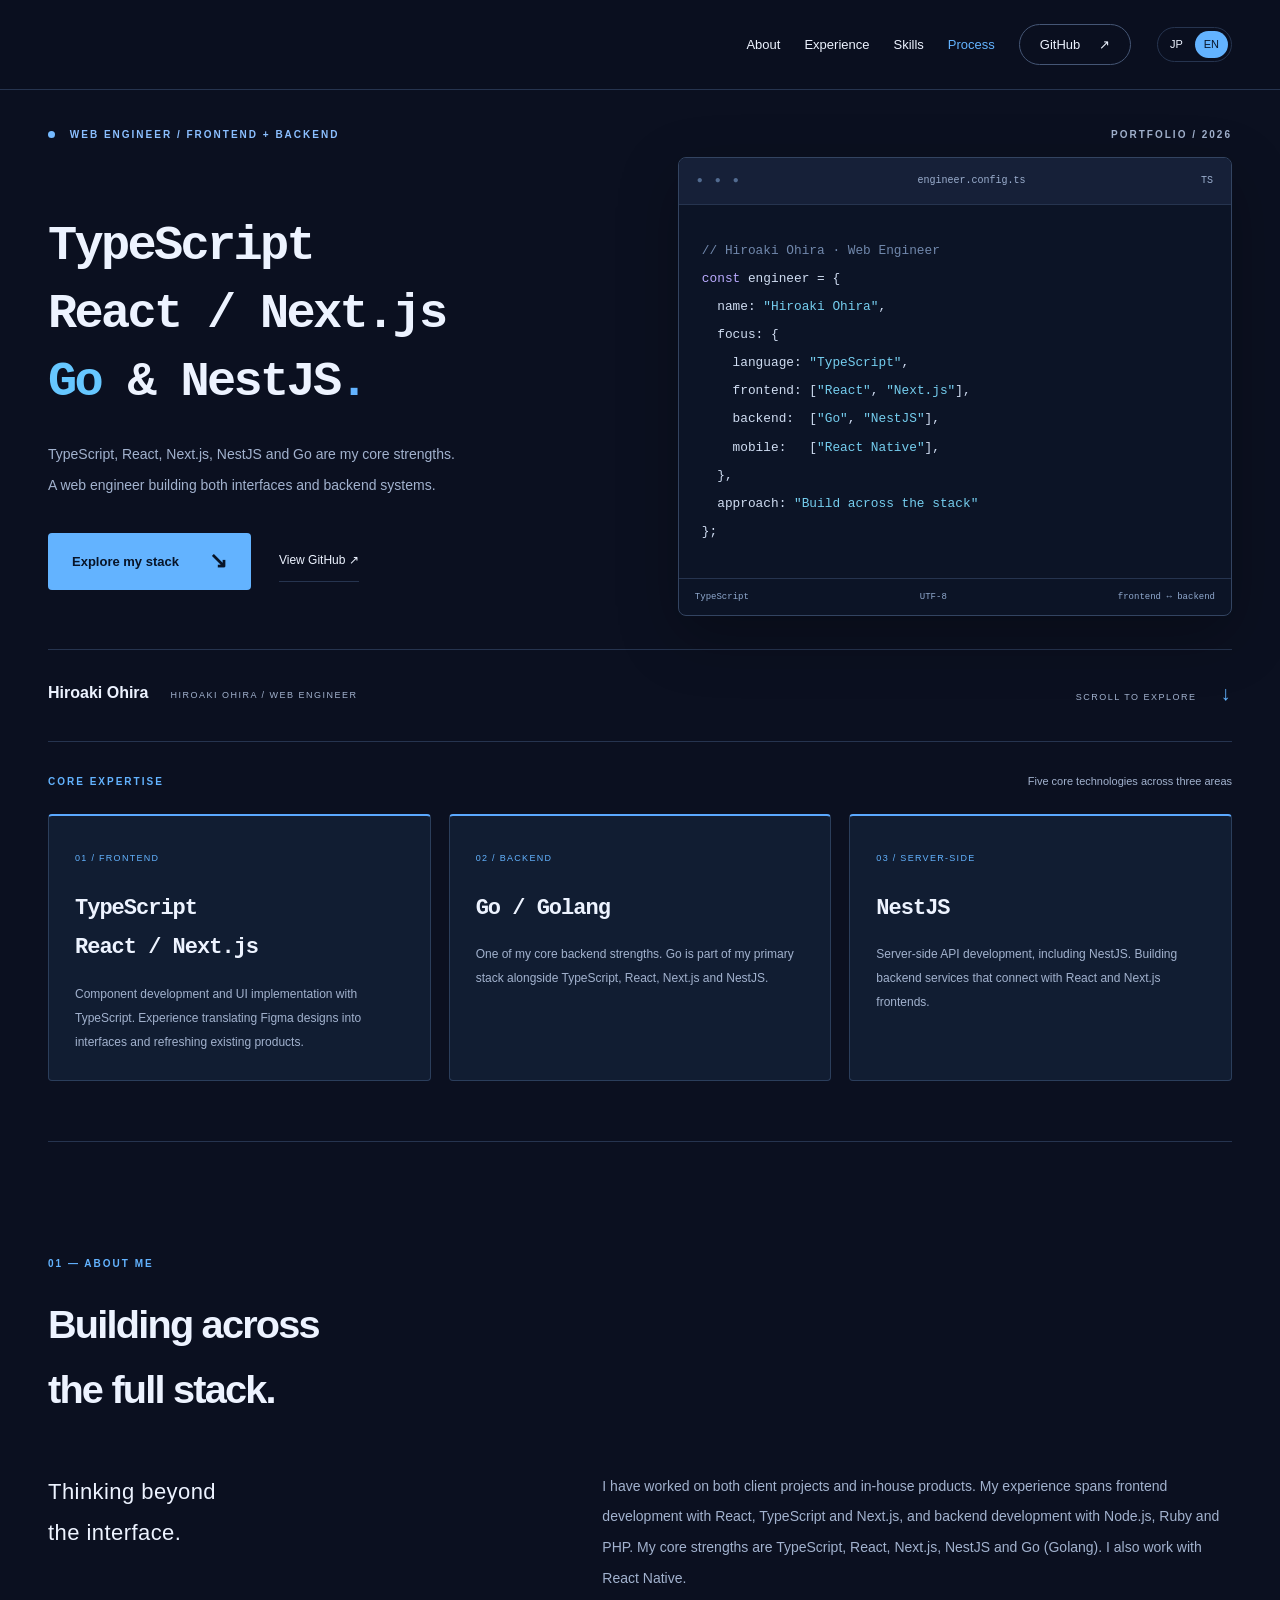
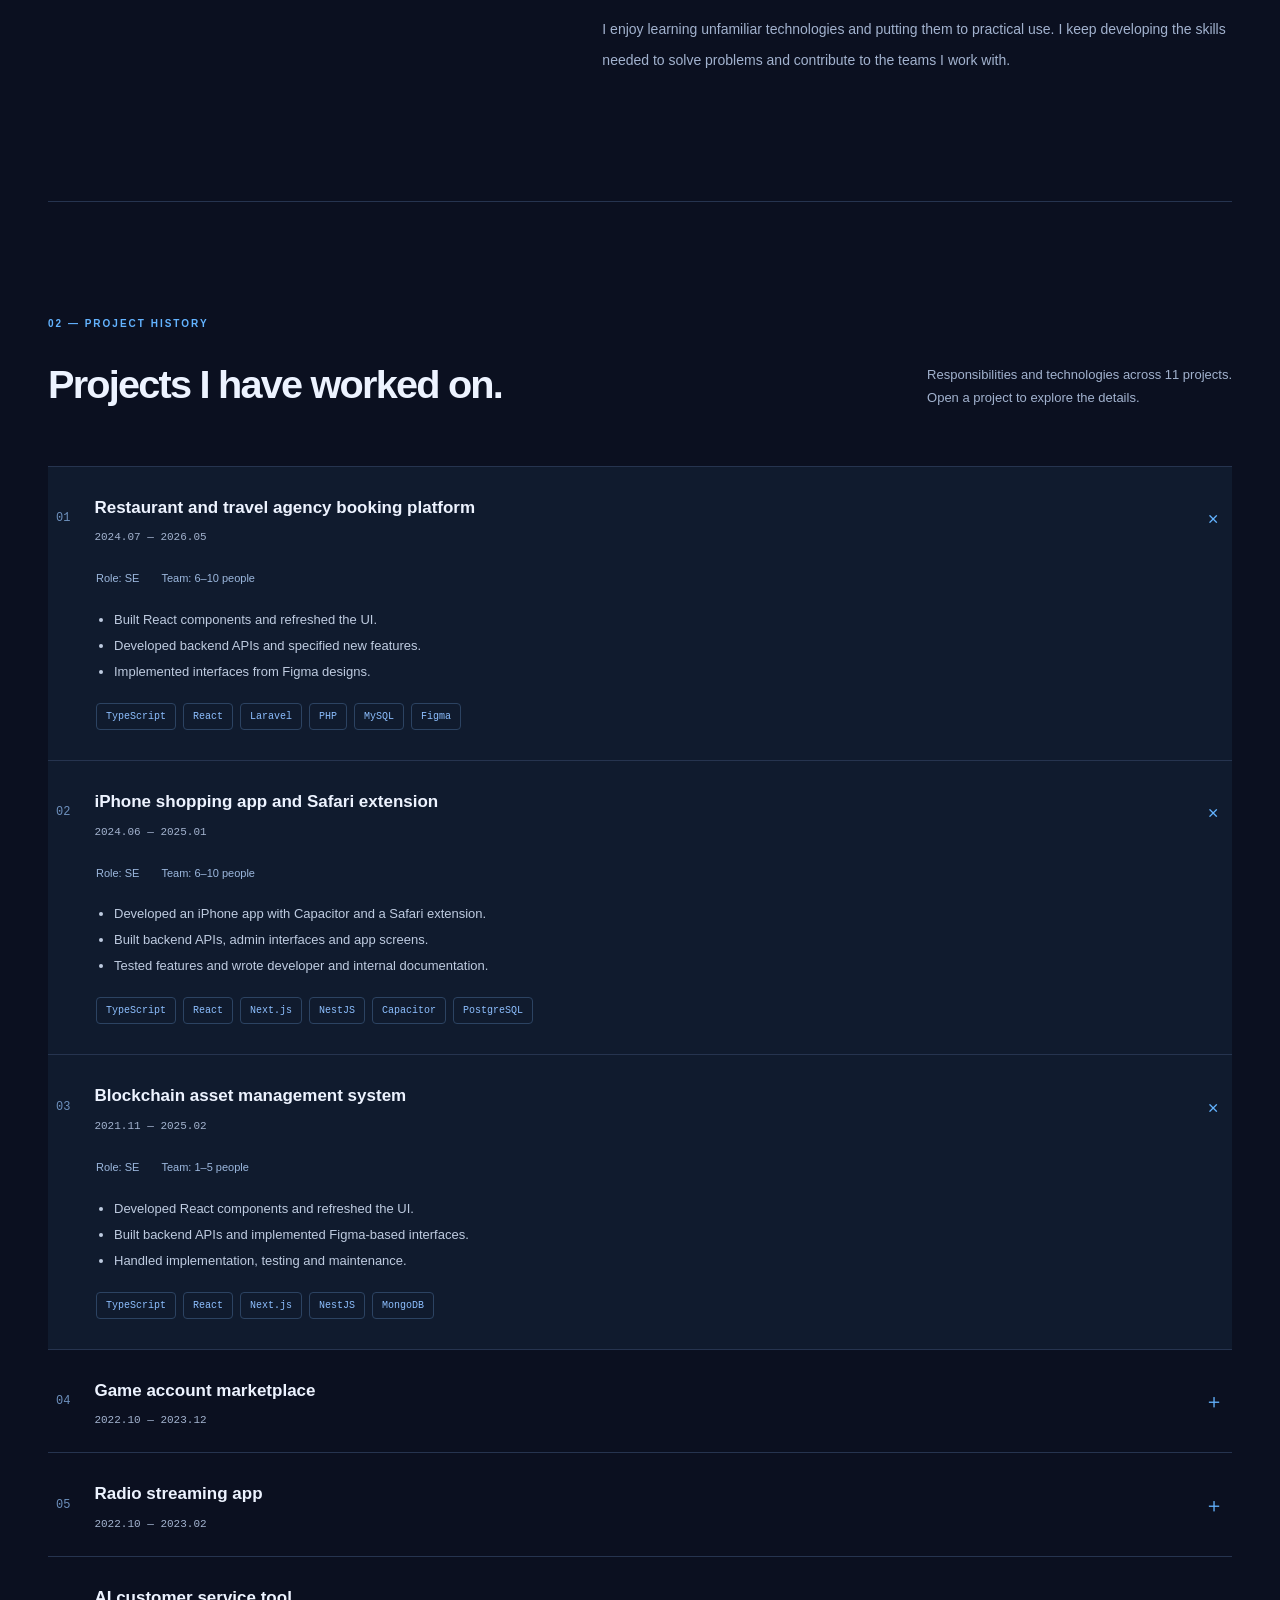
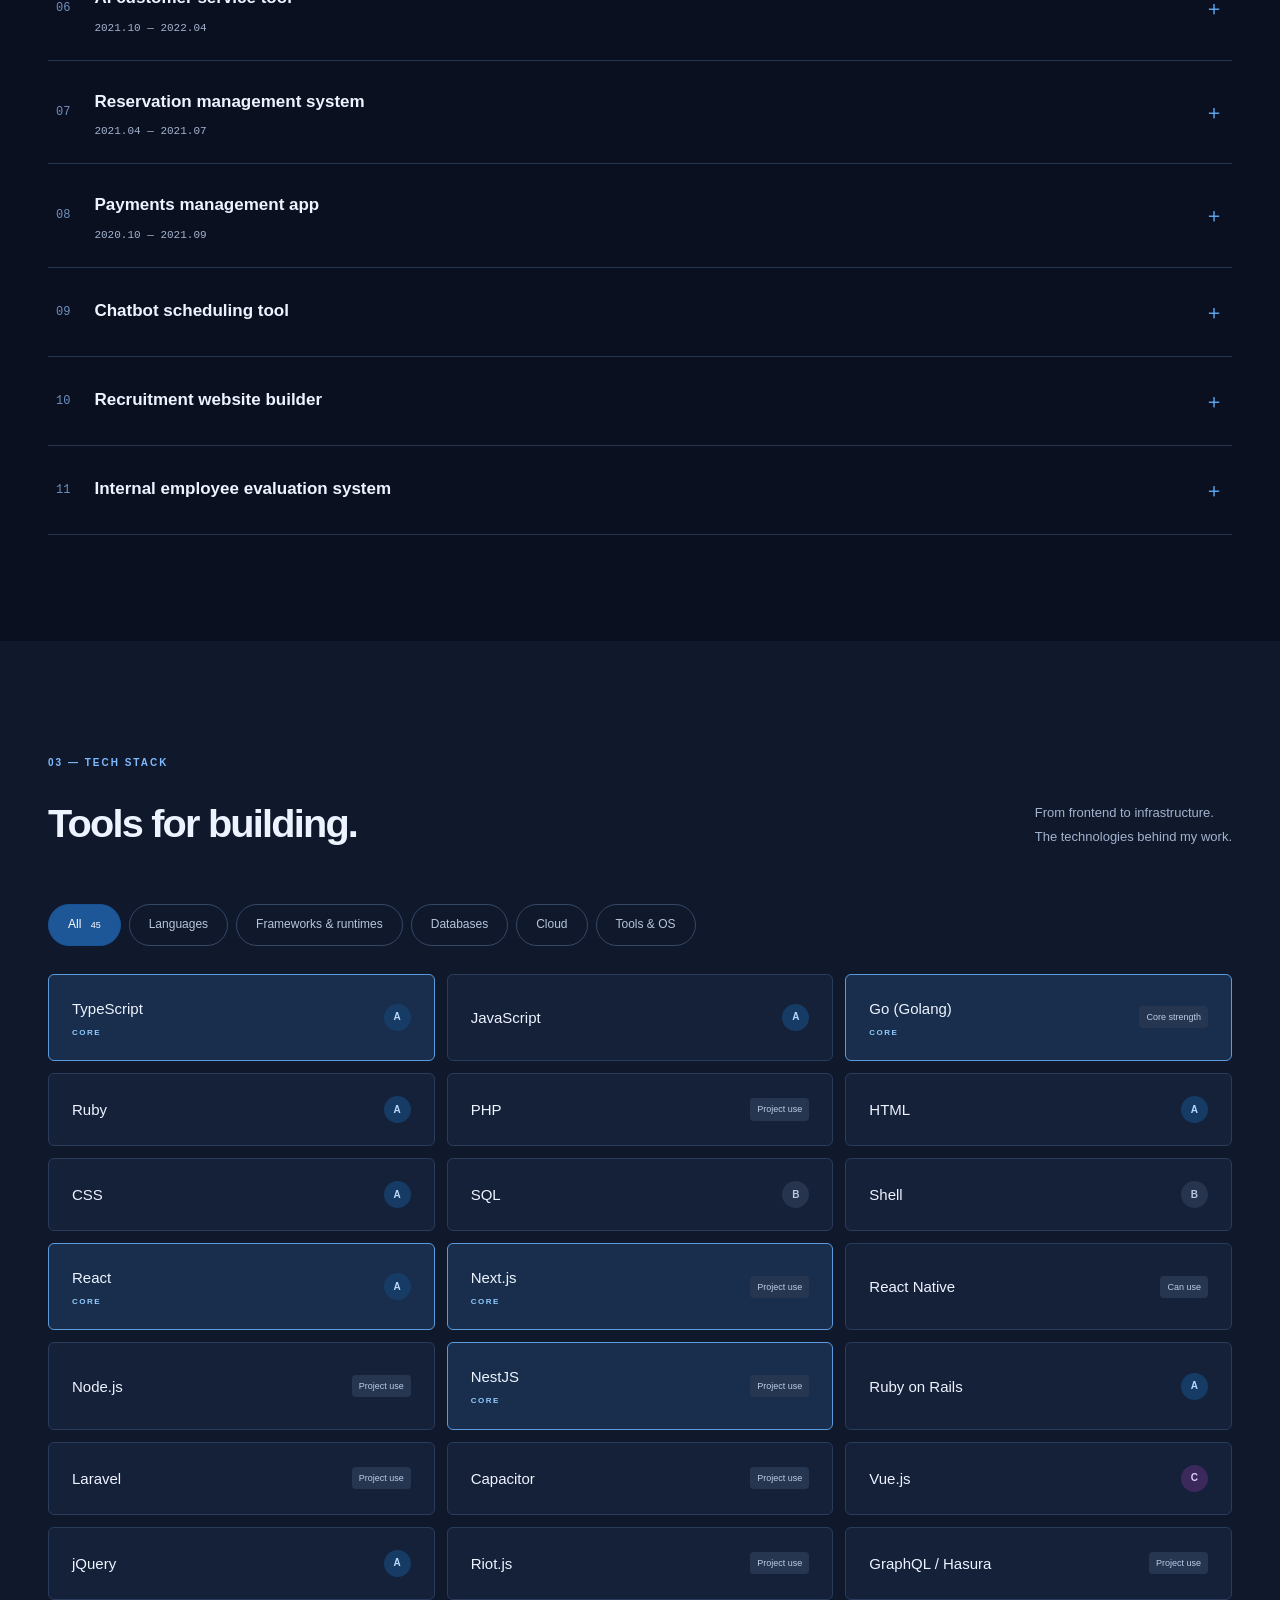
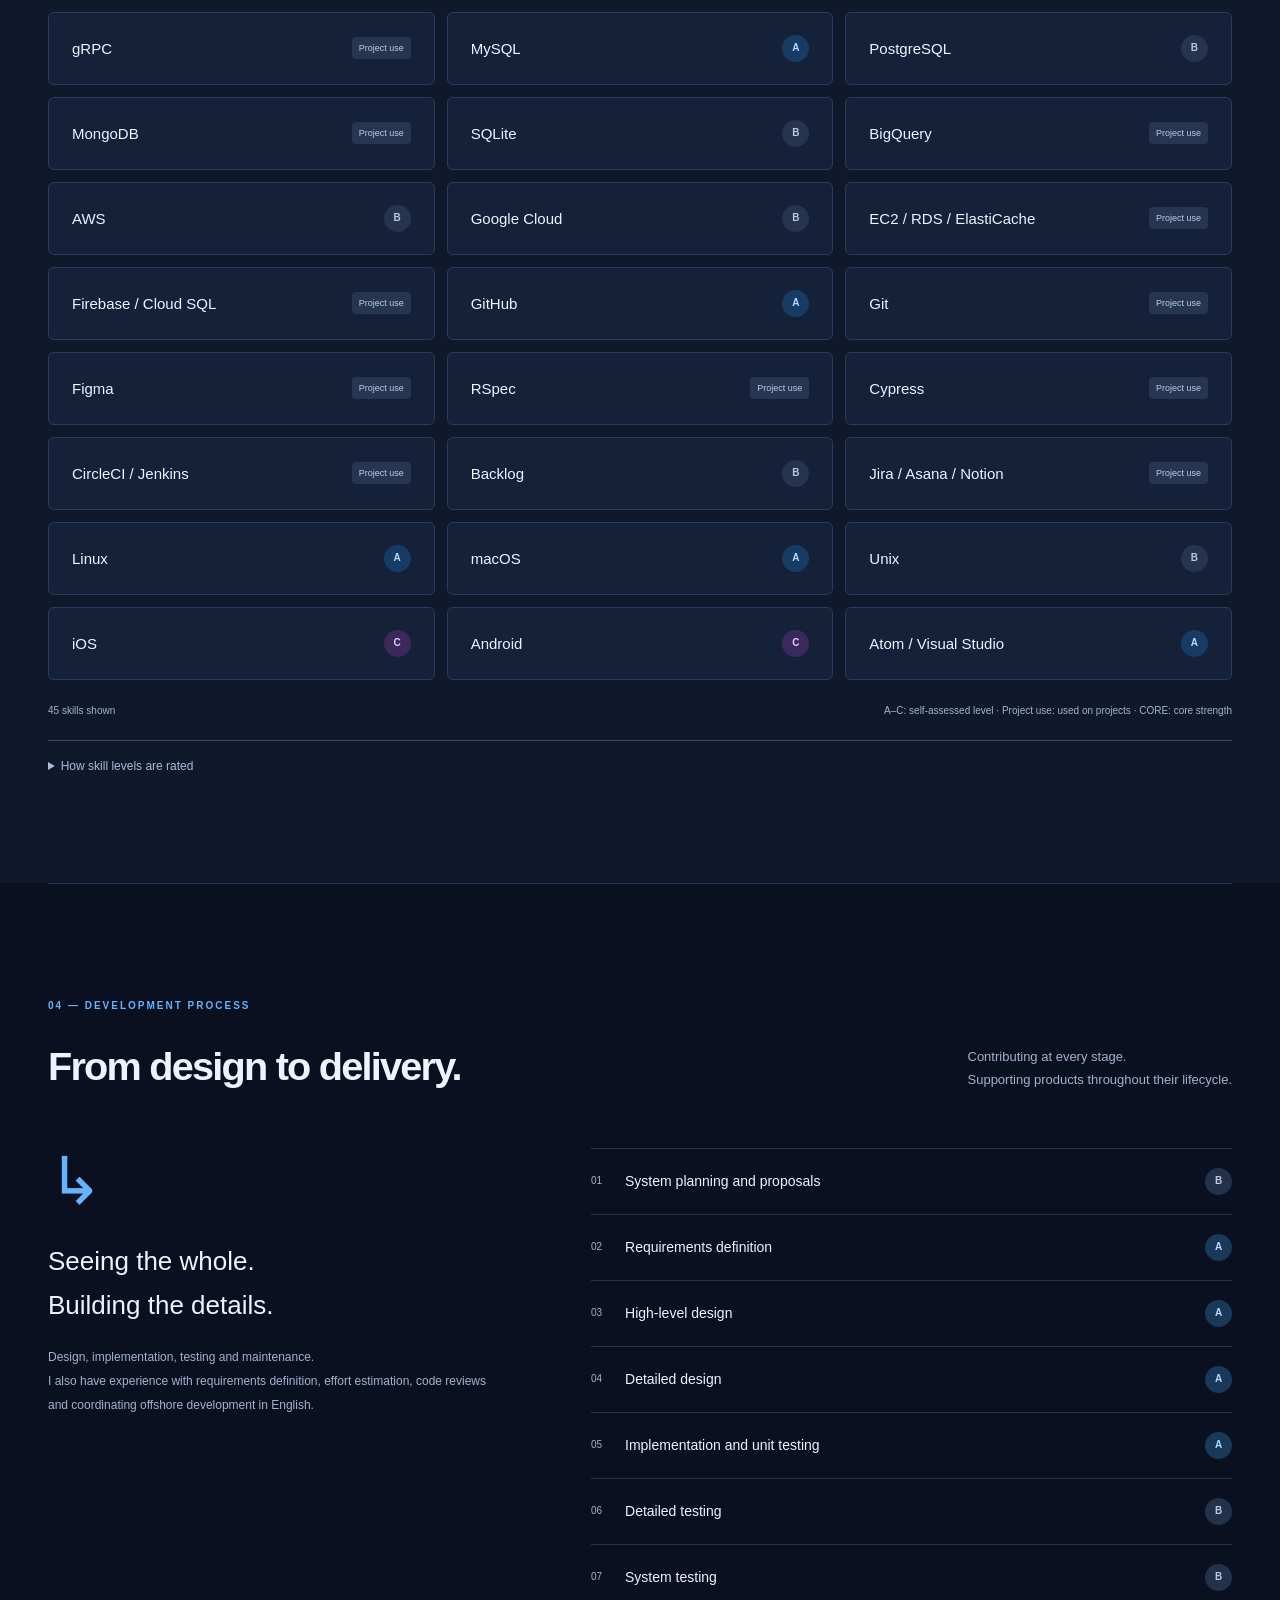
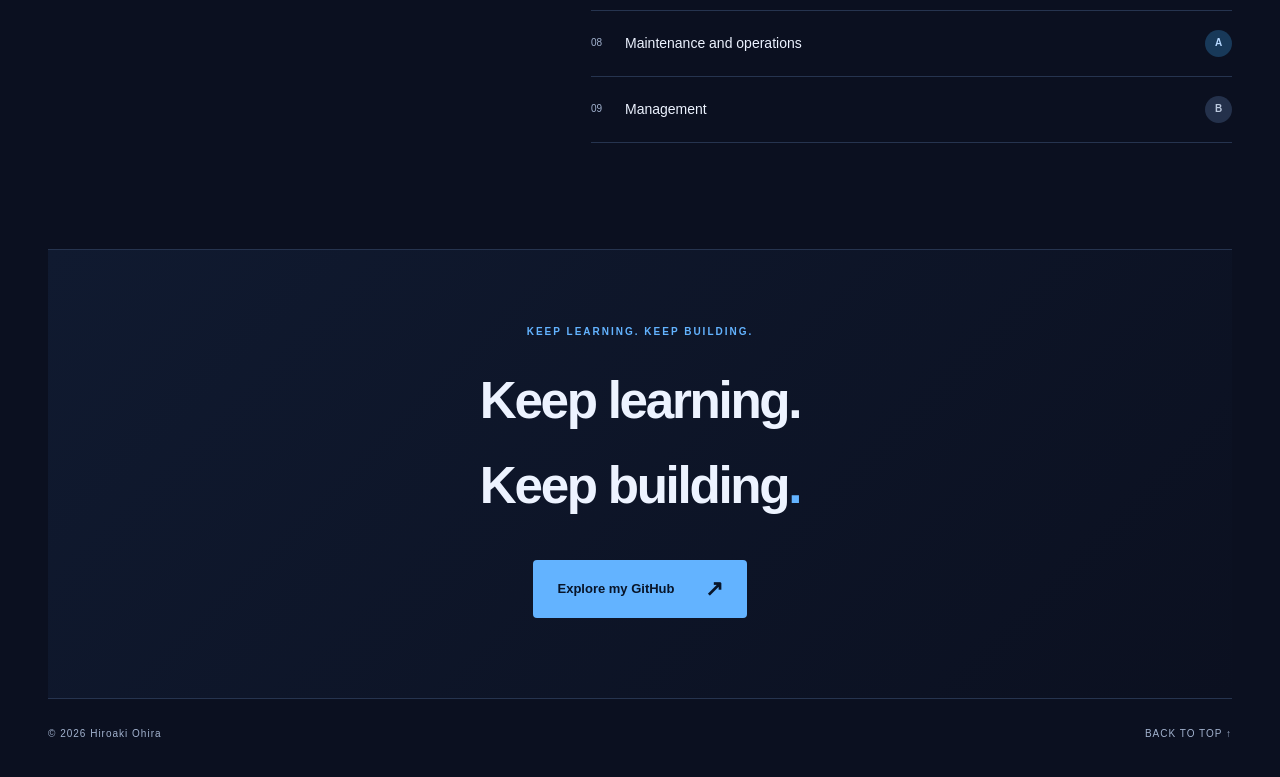
==== commit ec3e3507: "Remove H.O branding from Japanese and English header and footer" ====
--- a/en.html
+++ b/en.html
@@ -1,7 +1,7 @@
 <!doctype html>
 <html lang="en"><head><meta charset="utf-8"><meta name="viewport" content="width=device-width, initial-scale=1"><meta name="theme-color" content="#111916"><meta name="description" content="Hiroaki Ohira — Web engineer specializing in TypeScript, React, Next.js, NestJS and Go, from frontend interfaces to backend APIs."><title>Hiroaki Ohira — Web Engineer</title><link rel="stylesheet" href="./index.css"><link rel="alternate" hreflang="ja" href="https://hi629.github.io/"><link rel="alternate" hreflang="en" href="https://hi629.github.io/en.html"><link rel="canonical" href="https://hi629.github.io/en.html"><script src="./language.js"></script></head>
 <body id="top"><a class="skip" href="#main">Skip to content</a>
-<header class="header"><a class="brand" href="#top" aria-label="Back to top">H<span>.</span>O<span class="brand-label">HIROAKI OHIRA</span></a><div class="language-switch" role="group" aria-label="Language selection"><a href="./?lang=ja" lang="ja" hreflang="ja" data-language="ja">JP</a><a href="./en.html?lang=en" lang="en" hreflang="en" data-language="en" aria-current="true">EN</a></div><button class="menu" aria-expanded="false" aria-controls="navigation">Menu <span aria-hidden="true">＋</span></button><nav id="navigation" aria-label="Main navigation"><a href="#about">About</a><a href="#experience">Experience</a><a href="#skills">Skills</a><a href="#process">Process</a><a class="nav-github" href="https://github.com/hi629" target="_blank" rel="noopener noreferrer">GitHub <span aria-hidden="true">↗</span></a></nav></header>
+<header class="header"><div class="language-switch" role="group" aria-label="Language selection"><a href="./?lang=ja" lang="ja" hreflang="ja" data-language="ja">JP</a><a href="./en.html?lang=en" lang="en" hreflang="en" data-language="en" aria-current="true">EN</a></div><button class="menu" aria-expanded="false" aria-controls="navigation">Menu <span aria-hidden="true">＋</span></button><nav id="navigation" aria-label="Main navigation"><a href="#about">About</a><a href="#experience">Experience</a><a href="#skills">Skills</a><a href="#process">Process</a><a class="nav-github" href="https://github.com/hi629" target="_blank" rel="noopener noreferrer">GitHub <span aria-hidden="true">↗</span></a></nav></header>
 <main id="main"><section class="hero wrap" aria-labelledby="hero-title"><div class="hero-top"><span class="eyebrow"><span class="dot"></span> WEB ENGINEER / FRONTEND + BACKEND</span><span class="edition">PORTFOLIO / 2026</span></div><div class="hero-layout"><div><h1 id="hero-title">TypeScript<br>React / Next.js<br><span class="accent-word">Go</span> &amp; NestJS<span class="lime">.</span></h1><p class="hero-intro">TypeScript, React, Next.js, NestJS and Go are my core strengths.<br>A web engineer building both interfaces and backend systems.</p><div class="hero-actions"><a class="button" href="#skills">Explore my stack <span aria-hidden="true">↘</span></a><a class="text-link" href="https://github.com/hi629" target="_blank" rel="noopener noreferrer">View GitHub ↗</a></div></div><div class="code-window" aria-label="Core technology stack"><div class="code-title"><span class="window-dots" aria-hidden="true">● ● ●</span><span>engineer.config.ts</span><span>TS</span></div><pre><code><span class="syntax-comment">// Hiroaki Ohira · Web Engineer</span>
 <span class="syntax-keyword">const</span> engineer = {
   name: <span class="syntax-string">"Hiroaki Ohira"</span>,
@@ -18,7 +18,7 @@
 <section id="experience" class="section wrap"><div class="section-heading split"><div><span class="eyebrow">02 — PROJECT HISTORY</span><h2>Projects I have worked on.</h2></div><p>Responsibilities and technologies across 11 projects.<br>Open a project to explore the details.</p></div><div class="project-list"><details class="project" open><summary><span class="project-number">01</span><span class="project-title"><strong>Restaurant and travel agency booking platform</strong><span class="project-period">2024.07 — 2026.05</span></span><span class="project-toggle" aria-hidden="true">＋</span></summary><div class="project-body"><div class="project-meta"><span>Role: SE</span><span>Team: 6–10 people</span></div><ul><li>Built React components and refreshed the UI.</li><li>Developed backend APIs and specified new features.</li><li>Implemented interfaces from Figma designs.</li></ul><div class="project-tags" aria-label="Technologies"><span>TypeScript</span><span>React</span><span>Laravel</span><span>PHP</span><span>MySQL</span><span>Figma</span></div></div></details><details class="project" open><summary><span class="project-number">02</span><span class="project-title"><strong>iPhone shopping app and Safari extension</strong><span class="project-period">2024.06 — 2025.01</span></span><span class="project-toggle" aria-hidden="true">＋</span></summary><div class="project-body"><div class="project-meta"><span>Role: SE</span><span>Team: 6–10 people</span></div><ul><li>Developed an iPhone app with Capacitor and a Safari extension.</li><li>Built backend APIs, admin interfaces and app screens.</li><li>Tested features and wrote developer and internal documentation.</li></ul><div class="project-tags" aria-label="Technologies"><span>TypeScript</span><span>React</span><span>Next.js</span><span>NestJS</span><span>Capacitor</span><span>PostgreSQL</span></div></div></details><details class="project" open><summary><span class="project-number">03</span><span class="project-title"><strong>Blockchain asset management system</strong><span class="project-period">2021.11 — 2025.02</span></span><span class="project-toggle" aria-hidden="true">＋</span></summary><div class="project-body"><div class="project-meta"><span>Role: SE</span><span>Team: 1–5 people</span></div><ul><li>Developed React components and refreshed the UI.</li><li>Built backend APIs and implemented Figma-based interfaces.</li><li>Handled implementation, testing and maintenance.</li></ul><div class="project-tags" aria-label="Technologies"><span>TypeScript</span><span>React</span><span>Next.js</span><span>NestJS</span><span>MongoDB</span></div></div></details><details class="project"><summary><span class="project-number">04</span><span class="project-title"><strong>Game account marketplace</strong><span class="project-period">2022.10 — 2023.12</span></span><span class="project-toggle" aria-hidden="true">＋</span></summary><div class="project-body"><div class="project-meta"><span>Role: SE</span><span>Team: 1–5 people</span></div><ul><li>Developed APIs with GraphQL and Hasura.</li><li>Defined features and specifications, implemented and tested them.</li><li>Created interface prototypes in Figma.</li></ul><div class="project-tags" aria-label="Technologies"><span>TypeScript</span><span>React</span><span>Next.js</span><span>NestJS</span><span>GraphQL</span><span>Hasura</span><span>PostgreSQL</span><span>Cypress</span></div></div></details><details class="project"><summary><span class="project-number">05</span><span class="project-title"><strong>Radio streaming app</strong><span class="project-period">2022.10 — 2023.02</span></span><span class="project-toggle" aria-hidden="true">＋</span></summary><div class="project-body"><div class="project-meta"><span>Role: SE</span><span>Team: 11–50 people</span></div><ul><li>Built new frontend screens and components.</li><li>Defined features and specifications, implemented and tested them.</li></ul><div class="project-tags" aria-label="Technologies"><span>TypeScript</span><span>React</span><span>Next.js</span><span>gRPC</span><span>Figma</span></div></div></details><details class="project"><summary><span class="project-number">06</span><span class="project-title"><strong>AI customer service tool</strong><span class="project-period">2021.10 — 2022.04</span></span><span class="project-toggle" aria-hidden="true">＋</span></summary><div class="project-body"><div class="project-meta"><span>Role: SE</span><span>Team: 1–5 people</span></div><ul><li>Built new screens and micro-frontends.</li><li>Implemented Figma designs and developed backend APIs.</li><li>Handled implementation, testing and maintenance.</li></ul><div class="project-tags" aria-label="Technologies"><span>TypeScript</span><span>React</span><span>Next.js</span><span>NestJS</span><span>MongoDB</span><span>BigQuery</span><span>gRPC</span></div></div></details><details class="project"><summary><span class="project-number">07</span><span class="project-title"><strong>Reservation management system</strong><span class="project-period">2021.04 — 2021.07</span></span><span class="project-toggle" aria-hidden="true">＋</span></summary><div class="project-body"><div class="project-meta"><span>Role: SE</span><span>Team: 1–5 people</span></div><ul><li>Selected technologies, defined requirements and estimated effort.</li><li>Set up deployment environments and deployed code.</li><li>Implemented Figma designs, tested features and maintained the system.</li></ul><div class="project-tags" aria-label="Technologies"><span>Ruby on Rails</span><span>TypeScript</span><span>React</span><span>Next.js</span><span>RSpec</span><span>MySQL</span><span>Google Cloud</span><span>Firebase</span><span>Cloud SQL</span></div></div></details><details class="project"><summary><span class="project-number">08</span><span class="project-title"><strong>Payments management app</strong><span class="project-period">2020.10 — 2021.09</span></span><span class="project-toggle" aria-hidden="true">＋</span></summary><div class="project-body"><div class="project-meta"><span>Role: SE</span><span>Team: 6–10 people</span></div><ul><li>Implemented, tested and maintained features; reviewed and refactored code.</li><li>Built React components and interfaces from designs.</li><li>Integrated microservices via APIs and documented features.</li></ul><div class="project-tags" aria-label="Technologies"><span>Ruby on Rails</span><span>RSpec</span><span>React</span><span>TypeScript</span><span>Next.js</span><span>MySQL</span><span>AWS</span><span>EC2</span><span>RDS</span></div></div></details><details class="project"><summary><span class="project-number">09</span><span class="project-title"><strong>Chatbot scheduling tool</strong></span><span class="project-toggle" aria-hidden="true">＋</span></summary><div class="project-body"><div class="project-meta"><span>Role: SE</span><span>Team: 6–10 people</span></div><ul><li>Gathered requirements from sales teams and clients; worked from requirements through maintenance.</li><li>Reviewed and refactored code, configured AWS servers and deployed applications.</li><li>Mentored colleagues and created training curricula.</li></ul><div class="project-tags" aria-label="Technologies"><span>Ruby on Rails</span><span>RSpec</span><span>JavaScript</span><span>React</span><span>Riot.js</span><span>MySQL</span><span>AWS</span><span>ElastiCache</span><span>CircleCI</span></div></div></details><details class="project"><summary><span class="project-number">10</span><span class="project-title"><strong>Recruitment website builder</strong></span><span class="project-toggle" aria-hidden="true">＋</span></summary><div class="project-body"><div class="project-meta"><span>Role: PM</span><span>Team: 1–5 people</span></div><ul><li>Defined requirements and designs for enhancements.</li><li>Coordinated offshore development in English, estimated effort and tracked progress.</li><li>Improved workflows, reviewed code and deployed changes.</li></ul><div class="project-tags" aria-label="Technologies"><span>Ruby on Rails</span><span>RSpec</span><span>JavaScript</span><span>MySQL</span><span>AWS</span><span>EC2</span><span>RDS</span><span>CircleCI</span></div></div></details><details class="project"><summary><span class="project-number">11</span><span class="project-title"><strong>Internal employee evaluation system</strong></span><span class="project-toggle" aria-hidden="true">＋</span></summary><div class="project-body"><div class="project-meta"><span>Role: SE</span><span>Team: 1–5 people</span></div><ul><li>Implemented, tested and maintained features; wrote test specifications.</li><li>Built interfaces from screen design documents.</li><li>Implemented scheduled scraping with cron and prepared system documentation.</li></ul><div class="project-tags" aria-label="Technologies"><span>Ruby on Rails</span><span>React</span><span>JavaScript</span><span>MySQL</span><span>AWS</span><span>EC2</span><span>RDS</span><span>Jenkins</span></div></div></details></div></section>
 <section id="skills" class="skills-section"><div class="wrap section"><div class="section-heading split"><div><span class="eyebrow">03 — TECH STACK</span><h2>Tools for building.</h2></div><p>From frontend to infrastructure.<br>The technologies behind my work.</p></div><div class="filters" role="group" aria-label="Skill categories"><button data-filter="all" aria-pressed="true">All <span>45</span></button><button data-filter="languages" aria-pressed="false">Languages</button><button data-filter="frameworks" aria-pressed="false">Frameworks &amp; runtimes</button><button data-filter="database" aria-pressed="false">Databases</button><button data-filter="cloud" aria-pressed="false">Cloud</button><button data-filter="other" aria-pressed="false">Tools &amp; OS</button></div><div class="skills-grid"><article class="skill skill-core" data-category="languages"><span>TypeScript<small class="core-tag">CORE</small></span><span class="level level-a" aria-label="Self-assessed level A">A</span></article><article class="skill" data-category="languages"><span>JavaScript</span><span class="level level-a" aria-label="Self-assessed level A">A</span></article><article class="skill skill-core" data-category="languages"><span>Go (Golang)<small class="core-tag">CORE</small></span><span class="experience-label">Core strength</span></article><article class="skill" data-category="languages"><span>Ruby</span><span class="level level-a" aria-label="Self-assessed level A">A</span></article><article class="skill" data-category="languages"><span>PHP</span><span class="experience-label">Project use</span></article><article class="skill" data-category="languages"><span>HTML</span><span class="level level-a" aria-label="Self-assessed level A">A</span></article><article class="skill" data-category="languages"><span>CSS</span><span class="level level-a" aria-label="Self-assessed level A">A</span></article><article class="skill" data-category="languages"><span>SQL</span><span class="level level-b" aria-label="Self-assessed level B">B</span></article><article class="skill" data-category="languages"><span>Shell</span><span class="level level-b" aria-label="Self-assessed level B">B</span></article><article class="skill skill-core" data-category="frameworks"><span>React<small class="core-tag">CORE</small></span><span class="level level-a" aria-label="Self-assessed level A">A</span></article><article class="skill skill-core" data-category="frameworks"><span>Next.js<small class="core-tag">CORE</small></span><span class="experience-label">Project use</span></article><article class="skill" data-category="frameworks"><span>React Native</span><span class="experience-label">Can use</span></article><article class="skill" data-category="frameworks"><span>Node.js</span><span class="experience-label">Project use</span></article><article class="skill skill-core" data-category="frameworks"><span>NestJS<small class="core-tag">CORE</small></span><span class="experience-label">Project use</span></article><article class="skill" data-category="frameworks"><span>Ruby on Rails</span><span class="level level-a" aria-label="Self-assessed level A">A</span></article><article class="skill" data-category="frameworks"><span>Laravel</span><span class="experience-label">Project use</span></article><article class="skill" data-category="frameworks"><span>Capacitor</span><span class="experience-label">Project use</span></article><article class="skill" data-category="frameworks"><span>Vue.js</span><span class="level level-c" aria-label="Self-assessed level C">C</span></article><article class="skill" data-category="frameworks"><span>jQuery</span><span class="level level-a" aria-label="Self-assessed level A">A</span></article><article class="skill" data-category="frameworks"><span>Riot.js</span><span class="experience-label">Project use</span></article><article class="skill" data-category="frameworks"><span>GraphQL / Hasura</span><span class="experience-label">Project use</span></article><article class="skill" data-category="frameworks"><span>gRPC</span><span class="experience-label">Project use</span></article><article class="skill" data-category="database"><span>MySQL</span><span class="level level-a" aria-label="Self-assessed level A">A</span></article><article class="skill" data-category="database"><span>PostgreSQL</span><span class="level level-b" aria-label="Self-assessed level B">B</span></article><article class="skill" data-category="database"><span>MongoDB</span><span class="experience-label">Project use</span></article><article class="skill" data-category="database"><span>SQLite</span><span class="level level-b" aria-label="Self-assessed level B">B</span></article><article class="skill" data-category="database"><span>BigQuery</span><span class="experience-label">Project use</span></article><article class="skill" data-category="cloud"><span>AWS</span><span class="level level-b" aria-label="Self-assessed level B">B</span></article><article class="skill" data-category="cloud"><span>Google Cloud</span><span class="level level-b" aria-label="Self-assessed level B">B</span></article><article class="skill" data-category="cloud"><span>EC2 / RDS / ElastiCache</span><span class="experience-label">Project use</span></article><article class="skill" data-category="cloud"><span>Firebase / Cloud SQL</span><span class="experience-label">Project use</span></article><article class="skill" data-category="other"><span>GitHub</span><span class="level level-a" aria-label="Self-assessed level A">A</span></article><article class="skill" data-category="other"><span>Git</span><span class="experience-label">Project use</span></article><article class="skill" data-category="other"><span>Figma</span><span class="experience-label">Project use</span></article><article class="skill" data-category="other"><span>RSpec</span><span class="experience-label">Project use</span></article><article class="skill" data-category="other"><span>Cypress</span><span class="experience-label">Project use</span></article><article class="skill" data-category="other"><span>CircleCI / Jenkins</span><span class="experience-label">Project use</span></article><article class="skill" data-category="other"><span>Backlog</span><span class="level level-b" aria-label="Self-assessed level B">B</span></article><article class="skill" data-category="other"><span>Jira / Asana / Notion</span><span class="experience-label">Project use</span></article><article class="skill" data-category="other"><span>Linux</span><span class="level level-a" aria-label="Self-assessed level A">A</span></article><article class="skill" data-category="other"><span>macOS</span><span class="level level-a" aria-label="Self-assessed level A">A</span></article><article class="skill" data-category="other"><span>Unix</span><span class="level level-b" aria-label="Self-assessed level B">B</span></article><article class="skill" data-category="other"><span>iOS</span><span class="level level-c" aria-label="Self-assessed level C">C</span></article><article class="skill" data-category="other"><span>Android</span><span class="level level-c" aria-label="Self-assessed level C">C</span></article><article class="skill" data-category="other"><span>Atom / Visual Studio</span><span class="level level-a" aria-label="Self-assessed level A">A</span></article></div><div class="skill-caption"><span id="skill-count" role="status" aria-live="polite">45 skills shown</span><span>A–C: self-assessed level · Project use: used on projects · CORE: core strength</span></div><details class="skill-legend"><summary>How skill levels are rated</summary><p>A: Work independently, identify and solve problems, and mentor others.<br>B: Work independently.<br>C: Work with guidance from a senior colleague.</p><p>“Project use” indicates experience using a technology on development projects. “CORE” identifies my core technical strengths. “Can use” indicates a technology I can work with.</p></details></div></section>
 <section id="process" class="section wrap"><div class="section-heading split"><div><span class="eyebrow">04 — DEVELOPMENT PROCESS</span><h2>From design to delivery.</h2></div><p>Contributing at every stage.<br>Supporting products throughout their lifecycle.</p></div><div class="process-layout"><div class="process-note"><span class="process-mark" aria-hidden="true">↳</span><h3>Seeing the whole.<br>Building the details.</h3><p>Design, implementation, testing and maintenance.<br>I also have experience with requirements definition, effort estimation, code reviews and coordinating offshore development in English.</p></div><div class="steps"><div class="step"><span class="step-number">01</span><h3>System planning and proposals</h3><span class="level level-b" aria-label="Self-assessed level B">B</span></div><div class="step"><span class="step-number">02</span><h3>Requirements definition</h3><span class="level level-a" aria-label="Self-assessed level A">A</span></div><div class="step"><span class="step-number">03</span><h3>High-level design</h3><span class="level level-a" aria-label="Self-assessed level A">A</span></div><div class="step"><span class="step-number">04</span><h3>Detailed design</h3><span class="level level-a" aria-label="Self-assessed level A">A</span></div><div class="step"><span class="step-number">05</span><h3>Implementation and unit testing</h3><span class="level level-a" aria-label="Self-assessed level A">A</span></div><div class="step"><span class="step-number">06</span><h3>Detailed testing</h3><span class="level level-b" aria-label="Self-assessed level B">B</span></div><div class="step"><span class="step-number">07</span><h3>System testing</h3><span class="level level-b" aria-label="Self-assessed level B">B</span></div><div class="step"><span class="step-number">08</span><h3>Maintenance and operations</h3><span class="level level-a" aria-label="Self-assessed level A">A</span></div><div class="step"><span class="step-number">09</span><h3>Management</h3><span class="level level-b" aria-label="Self-assessed level B">B</span></div></div></div></section>
-<section class="closing wrap"><span class="eyebrow">KEEP LEARNING. KEEP BUILDING.</span><h2>Keep learning.<br>Keep building<span class="lime">.</span></h2><a class="button" href="https://github.com/hi629" target="_blank" rel="noopener noreferrer">Explore my GitHub <span aria-hidden="true">↗</span></a></section></main><footer class="wrap footer"><a class="brand" href="#top">H<span>.</span>O</a><span>© 2026 Hiroaki Ohira</span><a href="#top">BACK TO TOP ↑</a></footer>
+<section class="closing wrap"><span class="eyebrow">KEEP LEARNING. KEEP BUILDING.</span><h2>Keep learning.<br>Keep building<span class="lime">.</span></h2><a class="button" href="https://github.com/hi629" target="_blank" rel="noopener noreferrer">Explore my GitHub <span aria-hidden="true">↗</span></a></section></main><footer class="wrap footer"><span>© 2026 Hiroaki Ohira</span><a href="#top">BACK TO TOP ↑</a></footer>
 <script>
 const menu = document.querySelector('.menu');
 const nav = document.querySelector('#navigation');
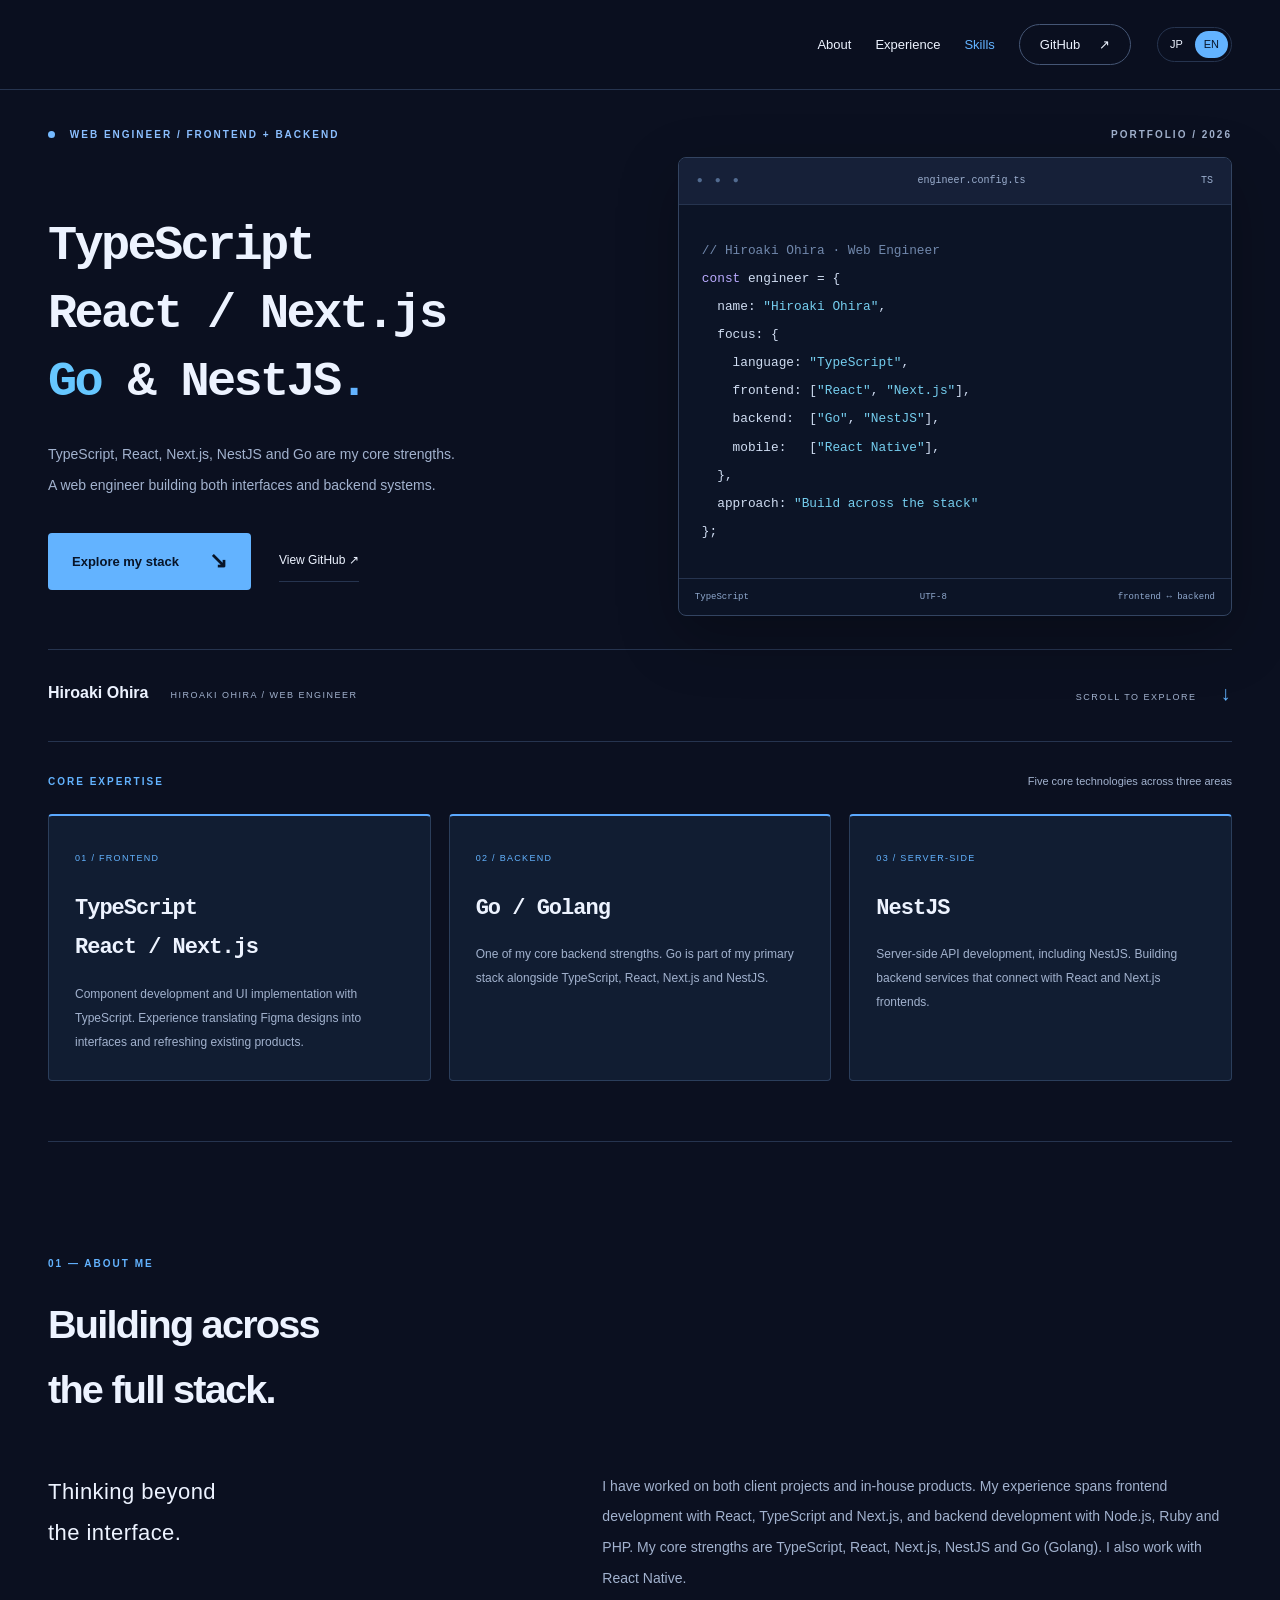
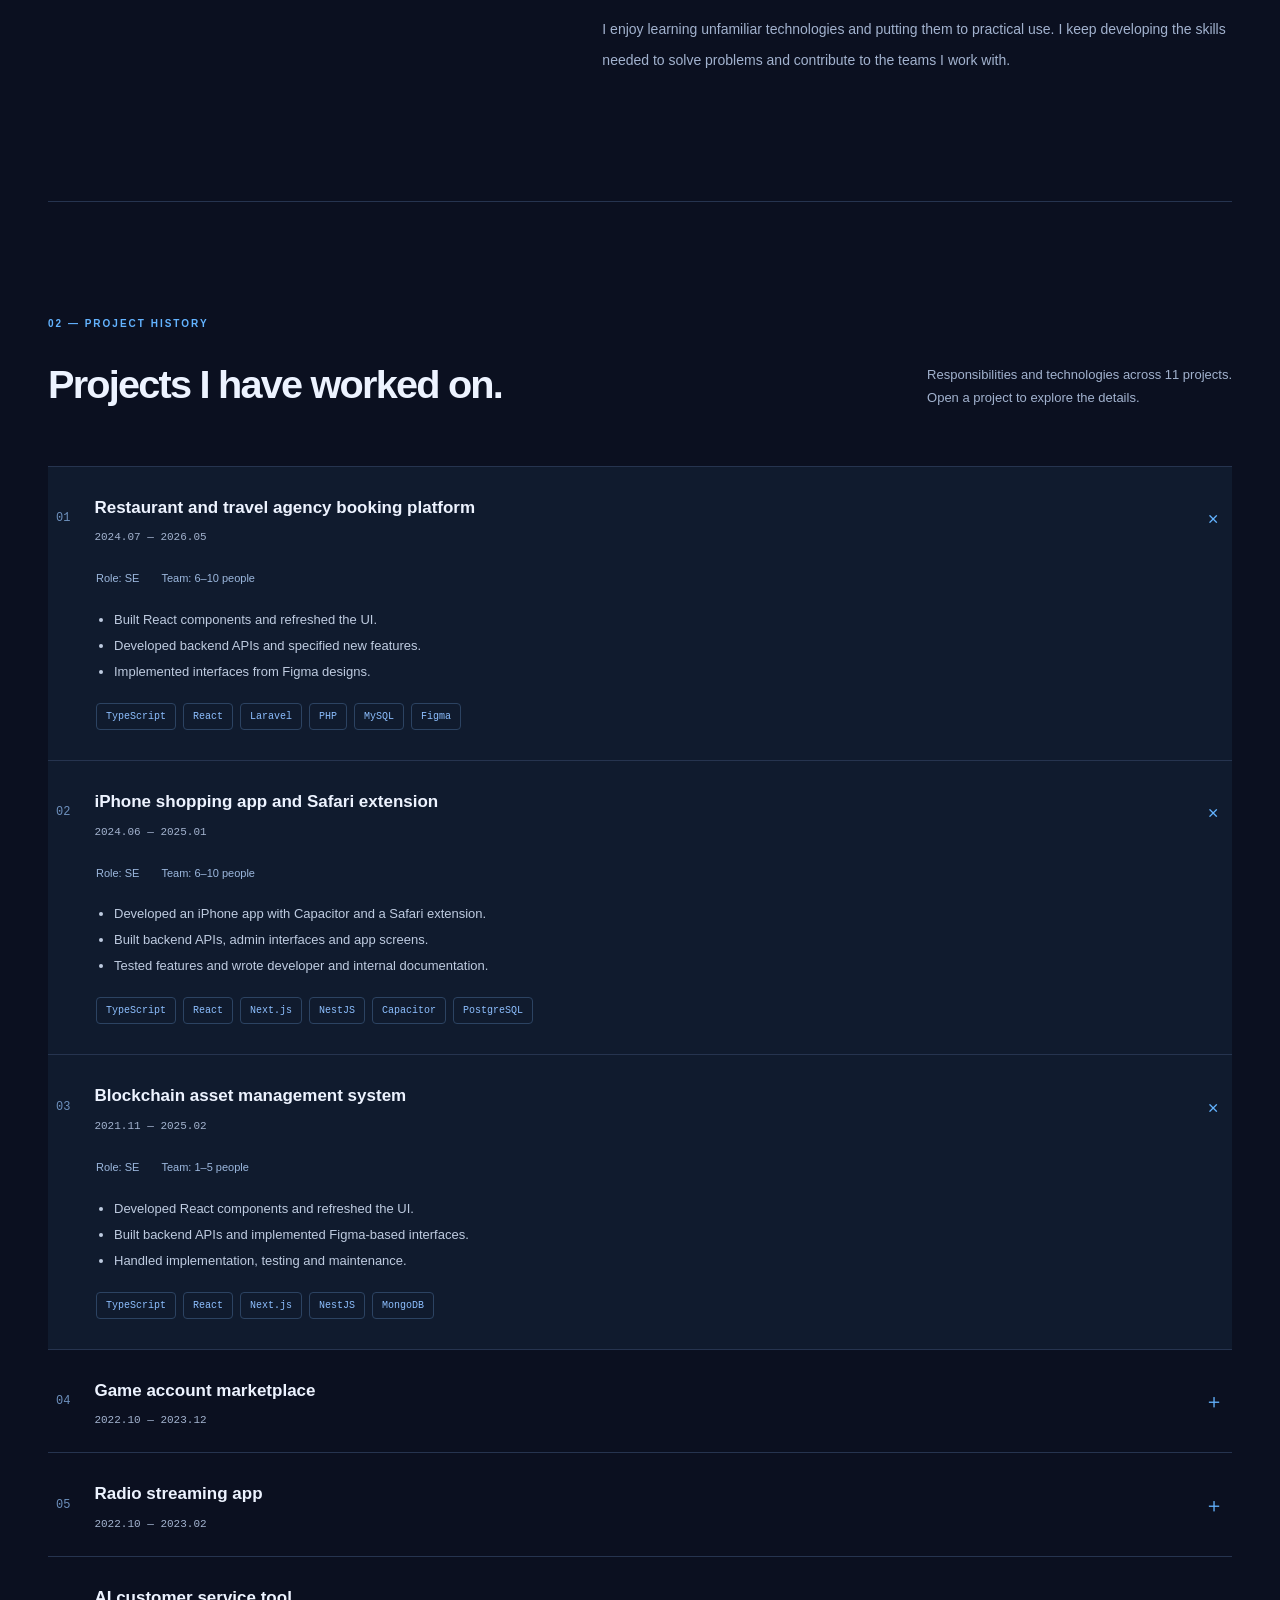
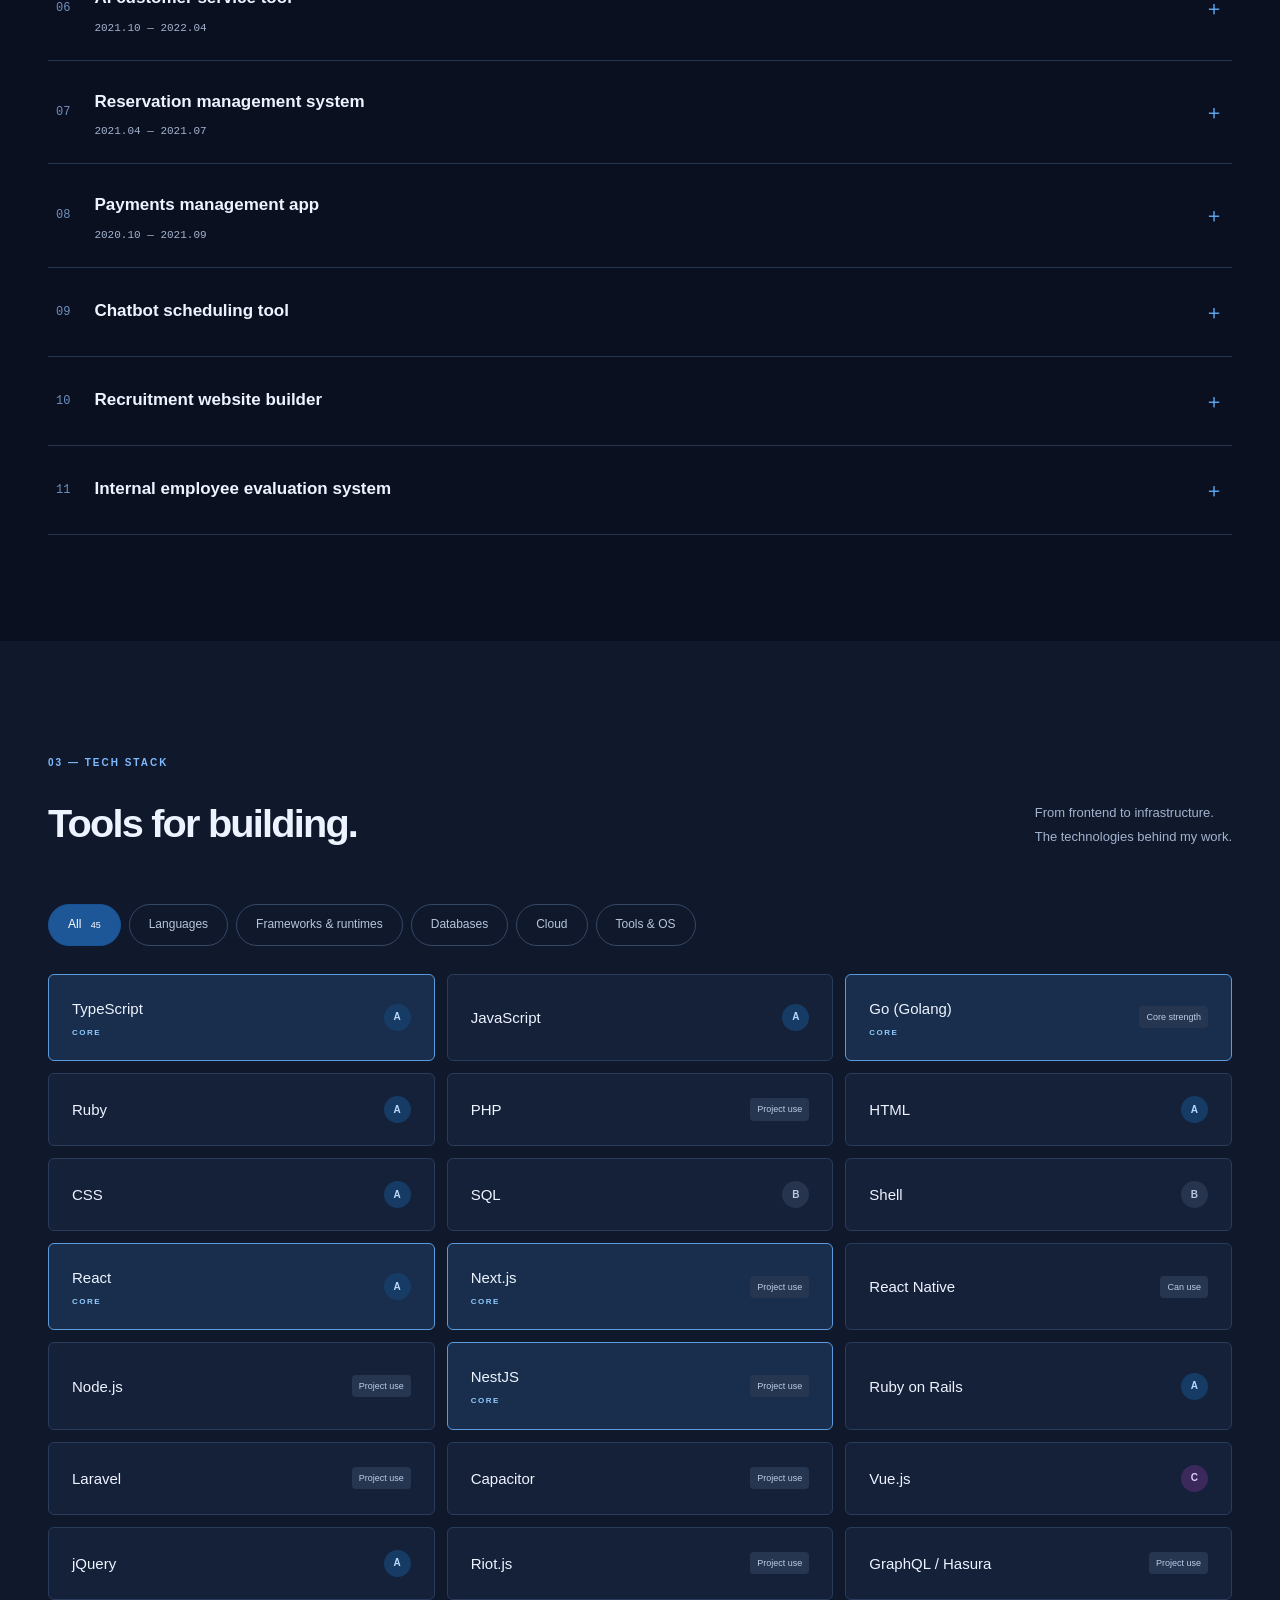
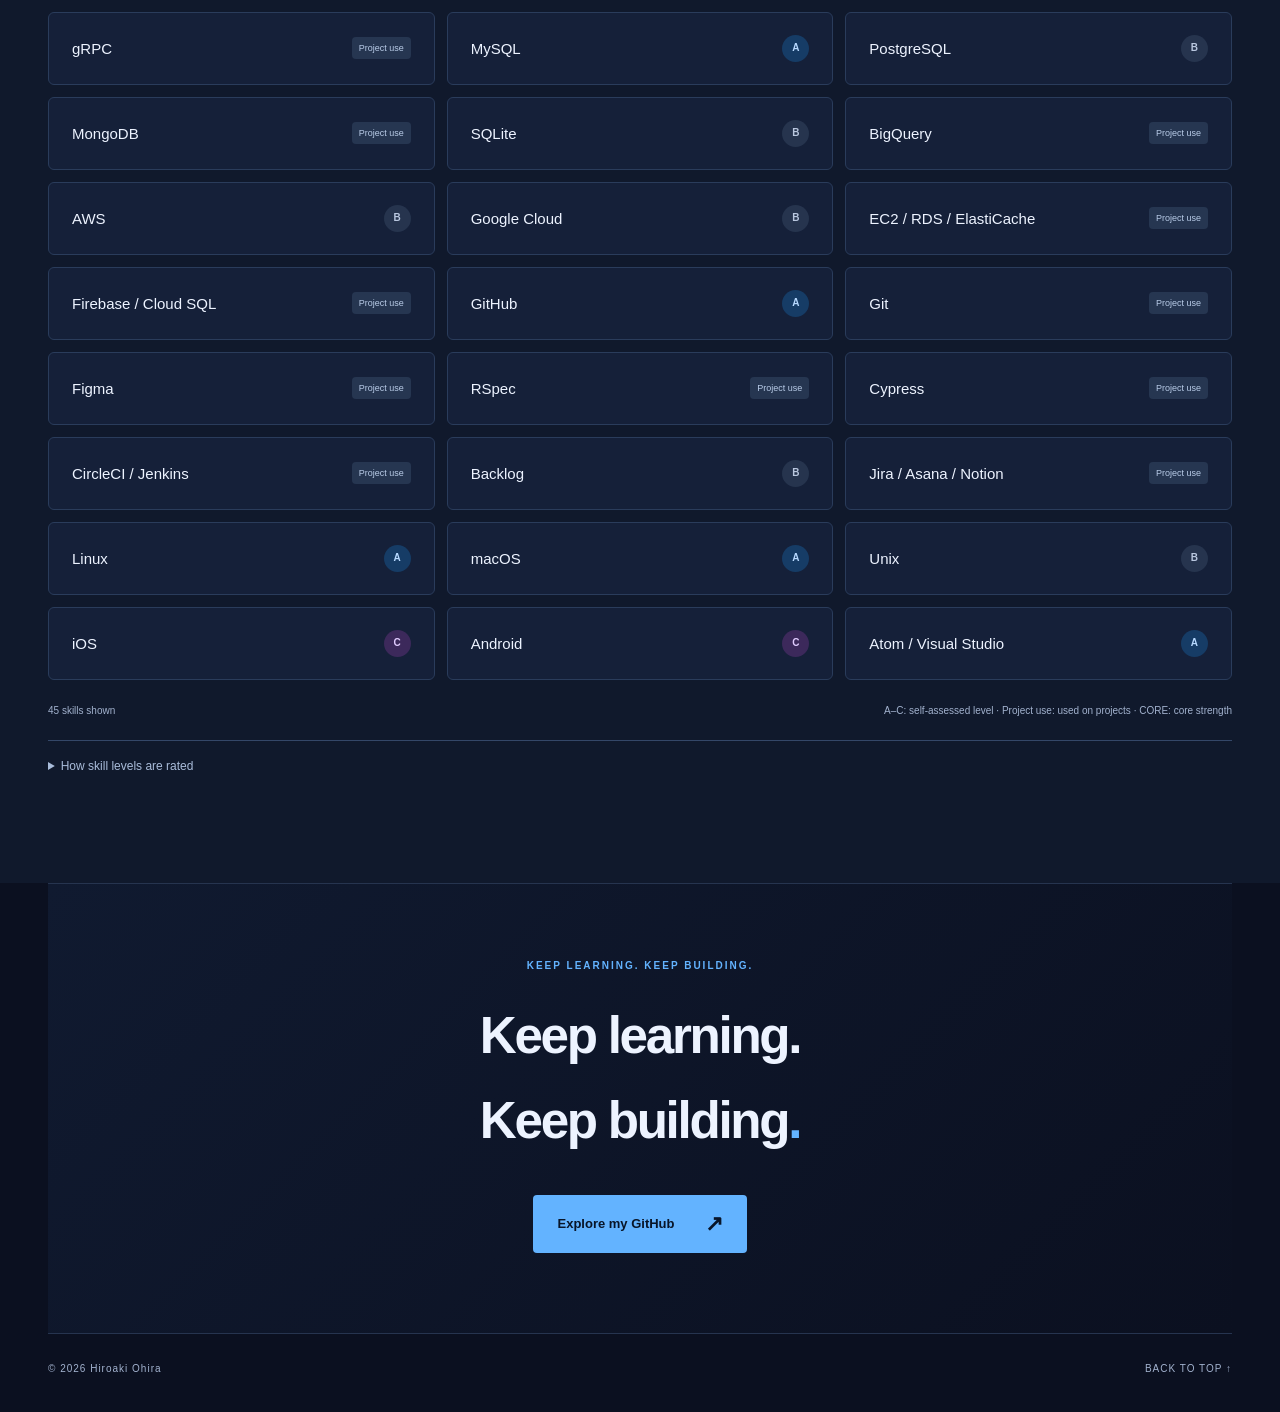
==== commit c6302053: "Remove development process section and navigation from both languages" ====
--- a/en.html
+++ b/en.html
@@ -1,7 +1,7 @@
 <!doctype html>
 <html lang="en"><head><meta charset="utf-8"><meta name="viewport" content="width=device-width, initial-scale=1"><meta name="theme-color" content="#111916"><meta name="description" content="Hiroaki Ohira — Web engineer specializing in TypeScript, React, Next.js, NestJS and Go, from frontend interfaces to backend APIs."><title>Hiroaki Ohira — Web Engineer</title><link rel="stylesheet" href="./index.css"><link rel="alternate" hreflang="ja" href="https://hi629.github.io/"><link rel="alternate" hreflang="en" href="https://hi629.github.io/en.html"><link rel="canonical" href="https://hi629.github.io/en.html"><script src="./language.js"></script></head>
 <body id="top"><a class="skip" href="#main">Skip to content</a>
-<header class="header"><div class="language-switch" role="group" aria-label="Language selection"><a href="./?lang=ja" lang="ja" hreflang="ja" data-language="ja">JP</a><a href="./en.html?lang=en" lang="en" hreflang="en" data-language="en" aria-current="true">EN</a></div><button class="menu" aria-expanded="false" aria-controls="navigation">Menu <span aria-hidden="true">＋</span></button><nav id="navigation" aria-label="Main navigation"><a href="#about">About</a><a href="#experience">Experience</a><a href="#skills">Skills</a><a href="#process">Process</a><a class="nav-github" href="https://github.com/hi629" target="_blank" rel="noopener noreferrer">GitHub <span aria-hidden="true">↗</span></a></nav></header>
+<header class="header"><div class="language-switch" role="group" aria-label="Language selection"><a href="./?lang=ja" lang="ja" hreflang="ja" data-language="ja">JP</a><a href="./en.html?lang=en" lang="en" hreflang="en" data-language="en" aria-current="true">EN</a></div><button class="menu" aria-expanded="false" aria-controls="navigation">Menu <span aria-hidden="true">＋</span></button><nav id="navigation" aria-label="Main navigation"><a href="#about">About</a><a href="#experience">Experience</a><a href="#skills">Skills</a><a class="nav-github" href="https://github.com/hi629" target="_blank" rel="noopener noreferrer">GitHub <span aria-hidden="true">↗</span></a></nav></header>
 <main id="main"><section class="hero wrap" aria-labelledby="hero-title"><div class="hero-top"><span class="eyebrow"><span class="dot"></span> WEB ENGINEER / FRONTEND + BACKEND</span><span class="edition">PORTFOLIO / 2026</span></div><div class="hero-layout"><div><h1 id="hero-title">TypeScript<br>React / Next.js<br><span class="accent-word">Go</span> &amp; NestJS<span class="lime">.</span></h1><p class="hero-intro">TypeScript, React, Next.js, NestJS and Go are my core strengths.<br>A web engineer building both interfaces and backend systems.</p><div class="hero-actions"><a class="button" href="#skills">Explore my stack <span aria-hidden="true">↘</span></a><a class="text-link" href="https://github.com/hi629" target="_blank" rel="noopener noreferrer">View GitHub ↗</a></div></div><div class="code-window" aria-label="Core technology stack"><div class="code-title"><span class="window-dots" aria-hidden="true">● ● ●</span><span>engineer.config.ts</span><span>TS</span></div><pre><code><span class="syntax-comment">// Hiroaki Ohira · Web Engineer</span>
 <span class="syntax-keyword">const</span> engineer = {
   name: <span class="syntax-string">"Hiroaki Ohira"</span>,
@@ -17,7 +17,6 @@
 <section id="about" class="section wrap"><div class="section-heading"><span class="eyebrow">01 — ABOUT ME</span><h2>Building across<br>the full stack.</h2></div><div class="about-layout"><p class="about-lead">Thinking beyond<br>the interface.</p><div class="about-copy"><p>I have worked on both client projects and in-house products. My experience spans frontend development with React, TypeScript and Next.js, and backend development with Node.js, Ruby and PHP. My core strengths are TypeScript, React, Next.js, NestJS and Go (Golang). I also work with React Native.</p><p>I enjoy learning unfamiliar technologies and putting them to practical use. I keep developing the skills needed to solve problems and contribute to the teams I work with.</p></div></div></section>
 <section id="experience" class="section wrap"><div class="section-heading split"><div><span class="eyebrow">02 — PROJECT HISTORY</span><h2>Projects I have worked on.</h2></div><p>Responsibilities and technologies across 11 projects.<br>Open a project to explore the details.</p></div><div class="project-list"><details class="project" open><summary><span class="project-number">01</span><span class="project-title"><strong>Restaurant and travel agency booking platform</strong><span class="project-period">2024.07 — 2026.05</span></span><span class="project-toggle" aria-hidden="true">＋</span></summary><div class="project-body"><div class="project-meta"><span>Role: SE</span><span>Team: 6–10 people</span></div><ul><li>Built React components and refreshed the UI.</li><li>Developed backend APIs and specified new features.</li><li>Implemented interfaces from Figma designs.</li></ul><div class="project-tags" aria-label="Technologies"><span>TypeScript</span><span>React</span><span>Laravel</span><span>PHP</span><span>MySQL</span><span>Figma</span></div></div></details><details class="project" open><summary><span class="project-number">02</span><span class="project-title"><strong>iPhone shopping app and Safari extension</strong><span class="project-period">2024.06 — 2025.01</span></span><span class="project-toggle" aria-hidden="true">＋</span></summary><div class="project-body"><div class="project-meta"><span>Role: SE</span><span>Team: 6–10 people</span></div><ul><li>Developed an iPhone app with Capacitor and a Safari extension.</li><li>Built backend APIs, admin interfaces and app screens.</li><li>Tested features and wrote developer and internal documentation.</li></ul><div class="project-tags" aria-label="Technologies"><span>TypeScript</span><span>React</span><span>Next.js</span><span>NestJS</span><span>Capacitor</span><span>PostgreSQL</span></div></div></details><details class="project" open><summary><span class="project-number">03</span><span class="project-title"><strong>Blockchain asset management system</strong><span class="project-period">2021.11 — 2025.02</span></span><span class="project-toggle" aria-hidden="true">＋</span></summary><div class="project-body"><div class="project-meta"><span>Role: SE</span><span>Team: 1–5 people</span></div><ul><li>Developed React components and refreshed the UI.</li><li>Built backend APIs and implemented Figma-based interfaces.</li><li>Handled implementation, testing and maintenance.</li></ul><div class="project-tags" aria-label="Technologies"><span>TypeScript</span><span>React</span><span>Next.js</span><span>NestJS</span><span>MongoDB</span></div></div></details><details class="project"><summary><span class="project-number">04</span><span class="project-title"><strong>Game account marketplace</strong><span class="project-period">2022.10 — 2023.12</span></span><span class="project-toggle" aria-hidden="true">＋</span></summary><div class="project-body"><div class="project-meta"><span>Role: SE</span><span>Team: 1–5 people</span></div><ul><li>Developed APIs with GraphQL and Hasura.</li><li>Defined features and specifications, implemented and tested them.</li><li>Created interface prototypes in Figma.</li></ul><div class="project-tags" aria-label="Technologies"><span>TypeScript</span><span>React</span><span>Next.js</span><span>NestJS</span><span>GraphQL</span><span>Hasura</span><span>PostgreSQL</span><span>Cypress</span></div></div></details><details class="project"><summary><span class="project-number">05</span><span class="project-title"><strong>Radio streaming app</strong><span class="project-period">2022.10 — 2023.02</span></span><span class="project-toggle" aria-hidden="true">＋</span></summary><div class="project-body"><div class="project-meta"><span>Role: SE</span><span>Team: 11–50 people</span></div><ul><li>Built new frontend screens and components.</li><li>Defined features and specifications, implemented and tested them.</li></ul><div class="project-tags" aria-label="Technologies"><span>TypeScript</span><span>React</span><span>Next.js</span><span>gRPC</span><span>Figma</span></div></div></details><details class="project"><summary><span class="project-number">06</span><span class="project-title"><strong>AI customer service tool</strong><span class="project-period">2021.10 — 2022.04</span></span><span class="project-toggle" aria-hidden="true">＋</span></summary><div class="project-body"><div class="project-meta"><span>Role: SE</span><span>Team: 1–5 people</span></div><ul><li>Built new screens and micro-frontends.</li><li>Implemented Figma designs and developed backend APIs.</li><li>Handled implementation, testing and maintenance.</li></ul><div class="project-tags" aria-label="Technologies"><span>TypeScript</span><span>React</span><span>Next.js</span><span>NestJS</span><span>MongoDB</span><span>BigQuery</span><span>gRPC</span></div></div></details><details class="project"><summary><span class="project-number">07</span><span class="project-title"><strong>Reservation management system</strong><span class="project-period">2021.04 — 2021.07</span></span><span class="project-toggle" aria-hidden="true">＋</span></summary><div class="project-body"><div class="project-meta"><span>Role: SE</span><span>Team: 1–5 people</span></div><ul><li>Selected technologies, defined requirements and estimated effort.</li><li>Set up deployment environments and deployed code.</li><li>Implemented Figma designs, tested features and maintained the system.</li></ul><div class="project-tags" aria-label="Technologies"><span>Ruby on Rails</span><span>TypeScript</span><span>React</span><span>Next.js</span><span>RSpec</span><span>MySQL</span><span>Google Cloud</span><span>Firebase</span><span>Cloud SQL</span></div></div></details><details class="project"><summary><span class="project-number">08</span><span class="project-title"><strong>Payments management app</strong><span class="project-period">2020.10 — 2021.09</span></span><span class="project-toggle" aria-hidden="true">＋</span></summary><div class="project-body"><div class="project-meta"><span>Role: SE</span><span>Team: 6–10 people</span></div><ul><li>Implemented, tested and maintained features; reviewed and refactored code.</li><li>Built React components and interfaces from designs.</li><li>Integrated microservices via APIs and documented features.</li></ul><div class="project-tags" aria-label="Technologies"><span>Ruby on Rails</span><span>RSpec</span><span>React</span><span>TypeScript</span><span>Next.js</span><span>MySQL</span><span>AWS</span><span>EC2</span><span>RDS</span></div></div></details><details class="project"><summary><span class="project-number">09</span><span class="project-title"><strong>Chatbot scheduling tool</strong></span><span class="project-toggle" aria-hidden="true">＋</span></summary><div class="project-body"><div class="project-meta"><span>Role: SE</span><span>Team: 6–10 people</span></div><ul><li>Gathered requirements from sales teams and clients; worked from requirements through maintenance.</li><li>Reviewed and refactored code, configured AWS servers and deployed applications.</li><li>Mentored colleagues and created training curricula.</li></ul><div class="project-tags" aria-label="Technologies"><span>Ruby on Rails</span><span>RSpec</span><span>JavaScript</span><span>React</span><span>Riot.js</span><span>MySQL</span><span>AWS</span><span>ElastiCache</span><span>CircleCI</span></div></div></details><details class="project"><summary><span class="project-number">10</span><span class="project-title"><strong>Recruitment website builder</strong></span><span class="project-toggle" aria-hidden="true">＋</span></summary><div class="project-body"><div class="project-meta"><span>Role: PM</span><span>Team: 1–5 people</span></div><ul><li>Defined requirements and designs for enhancements.</li><li>Coordinated offshore development in English, estimated effort and tracked progress.</li><li>Improved workflows, reviewed code and deployed changes.</li></ul><div class="project-tags" aria-label="Technologies"><span>Ruby on Rails</span><span>RSpec</span><span>JavaScript</span><span>MySQL</span><span>AWS</span><span>EC2</span><span>RDS</span><span>CircleCI</span></div></div></details><details class="project"><summary><span class="project-number">11</span><span class="project-title"><strong>Internal employee evaluation system</strong></span><span class="project-toggle" aria-hidden="true">＋</span></summary><div class="project-body"><div class="project-meta"><span>Role: SE</span><span>Team: 1–5 people</span></div><ul><li>Implemented, tested and maintained features; wrote test specifications.</li><li>Built interfaces from screen design documents.</li><li>Implemented scheduled scraping with cron and prepared system documentation.</li></ul><div class="project-tags" aria-label="Technologies"><span>Ruby on Rails</span><span>React</span><span>JavaScript</span><span>MySQL</span><span>AWS</span><span>EC2</span><span>RDS</span><span>Jenkins</span></div></div></details></div></section>
 <section id="skills" class="skills-section"><div class="wrap section"><div class="section-heading split"><div><span class="eyebrow">03 — TECH STACK</span><h2>Tools for building.</h2></div><p>From frontend to infrastructure.<br>The technologies behind my work.</p></div><div class="filters" role="group" aria-label="Skill categories"><button data-filter="all" aria-pressed="true">All <span>45</span></button><button data-filter="languages" aria-pressed="false">Languages</button><button data-filter="frameworks" aria-pressed="false">Frameworks &amp; runtimes</button><button data-filter="database" aria-pressed="false">Databases</button><button data-filter="cloud" aria-pressed="false">Cloud</button><button data-filter="other" aria-pressed="false">Tools &amp; OS</button></div><div class="skills-grid"><article class="skill skill-core" data-category="languages"><span>TypeScript<small class="core-tag">CORE</small></span><span class="level level-a" aria-label="Self-assessed level A">A</span></article><article class="skill" data-category="languages"><span>JavaScript</span><span class="level level-a" aria-label="Self-assessed level A">A</span></article><article class="skill skill-core" data-category="languages"><span>Go (Golang)<small class="core-tag">CORE</small></span><span class="experience-label">Core strength</span></article><article class="skill" data-category="languages"><span>Ruby</span><span class="level level-a" aria-label="Self-assessed level A">A</span></article><article class="skill" data-category="languages"><span>PHP</span><span class="experience-label">Project use</span></article><article class="skill" data-category="languages"><span>HTML</span><span class="level level-a" aria-label="Self-assessed level A">A</span></article><article class="skill" data-category="languages"><span>CSS</span><span class="level level-a" aria-label="Self-assessed level A">A</span></article><article class="skill" data-category="languages"><span>SQL</span><span class="level level-b" aria-label="Self-assessed level B">B</span></article><article class="skill" data-category="languages"><span>Shell</span><span class="level level-b" aria-label="Self-assessed level B">B</span></article><article class="skill skill-core" data-category="frameworks"><span>React<small class="core-tag">CORE</small></span><span class="level level-a" aria-label="Self-assessed level A">A</span></article><article class="skill skill-core" data-category="frameworks"><span>Next.js<small class="core-tag">CORE</small></span><span class="experience-label">Project use</span></article><article class="skill" data-category="frameworks"><span>React Native</span><span class="experience-label">Can use</span></article><article class="skill" data-category="frameworks"><span>Node.js</span><span class="experience-label">Project use</span></article><article class="skill skill-core" data-category="frameworks"><span>NestJS<small class="core-tag">CORE</small></span><span class="experience-label">Project use</span></article><article class="skill" data-category="frameworks"><span>Ruby on Rails</span><span class="level level-a" aria-label="Self-assessed level A">A</span></article><article class="skill" data-category="frameworks"><span>Laravel</span><span class="experience-label">Project use</span></article><article class="skill" data-category="frameworks"><span>Capacitor</span><span class="experience-label">Project use</span></article><article class="skill" data-category="frameworks"><span>Vue.js</span><span class="level level-c" aria-label="Self-assessed level C">C</span></article><article class="skill" data-category="frameworks"><span>jQuery</span><span class="level level-a" aria-label="Self-assessed level A">A</span></article><article class="skill" data-category="frameworks"><span>Riot.js</span><span class="experience-label">Project use</span></article><article class="skill" data-category="frameworks"><span>GraphQL / Hasura</span><span class="experience-label">Project use</span></article><article class="skill" data-category="frameworks"><span>gRPC</span><span class="experience-label">Project use</span></article><article class="skill" data-category="database"><span>MySQL</span><span class="level level-a" aria-label="Self-assessed level A">A</span></article><article class="skill" data-category="database"><span>PostgreSQL</span><span class="level level-b" aria-label="Self-assessed level B">B</span></article><article class="skill" data-category="database"><span>MongoDB</span><span class="experience-label">Project use</span></article><article class="skill" data-category="database"><span>SQLite</span><span class="level level-b" aria-label="Self-assessed level B">B</span></article><article class="skill" data-category="database"><span>BigQuery</span><span class="experience-label">Project use</span></article><article class="skill" data-category="cloud"><span>AWS</span><span class="level level-b" aria-label="Self-assessed level B">B</span></article><article class="skill" data-category="cloud"><span>Google Cloud</span><span class="level level-b" aria-label="Self-assessed level B">B</span></article><article class="skill" data-category="cloud"><span>EC2 / RDS / ElastiCache</span><span class="experience-label">Project use</span></article><article class="skill" data-category="cloud"><span>Firebase / Cloud SQL</span><span class="experience-label">Project use</span></article><article class="skill" data-category="other"><span>GitHub</span><span class="level level-a" aria-label="Self-assessed level A">A</span></article><article class="skill" data-category="other"><span>Git</span><span class="experience-label">Project use</span></article><article class="skill" data-category="other"><span>Figma</span><span class="experience-label">Project use</span></article><article class="skill" data-category="other"><span>RSpec</span><span class="experience-label">Project use</span></article><article class="skill" data-category="other"><span>Cypress</span><span class="experience-label">Project use</span></article><article class="skill" data-category="other"><span>CircleCI / Jenkins</span><span class="experience-label">Project use</span></article><article class="skill" data-category="other"><span>Backlog</span><span class="level level-b" aria-label="Self-assessed level B">B</span></article><article class="skill" data-category="other"><span>Jira / Asana / Notion</span><span class="experience-label">Project use</span></article><article class="skill" data-category="other"><span>Linux</span><span class="level level-a" aria-label="Self-assessed level A">A</span></article><article class="skill" data-category="other"><span>macOS</span><span class="level level-a" aria-label="Self-assessed level A">A</span></article><article class="skill" data-category="other"><span>Unix</span><span class="level level-b" aria-label="Self-assessed level B">B</span></article><article class="skill" data-category="other"><span>iOS</span><span class="level level-c" aria-label="Self-assessed level C">C</span></article><article class="skill" data-category="other"><span>Android</span><span class="level level-c" aria-label="Self-assessed level C">C</span></article><article class="skill" data-category="other"><span>Atom / Visual Studio</span><span class="level level-a" aria-label="Self-assessed level A">A</span></article></div><div class="skill-caption"><span id="skill-count" role="status" aria-live="polite">45 skills shown</span><span>A–C: self-assessed level · Project use: used on projects · CORE: core strength</span></div><details class="skill-legend"><summary>How skill levels are rated</summary><p>A: Work independently, identify and solve problems, and mentor others.<br>B: Work independently.<br>C: Work with guidance from a senior colleague.</p><p>“Project use” indicates experience using a technology on development projects. “CORE” identifies my core technical strengths. “Can use” indicates a technology I can work with.</p></details></div></section>
-<section id="process" class="section wrap"><div class="section-heading split"><div><span class="eyebrow">04 — DEVELOPMENT PROCESS</span><h2>From design to delivery.</h2></div><p>Contributing at every stage.<br>Supporting products throughout their lifecycle.</p></div><div class="process-layout"><div class="process-note"><span class="process-mark" aria-hidden="true">↳</span><h3>Seeing the whole.<br>Building the details.</h3><p>Design, implementation, testing and maintenance.<br>I also have experience with requirements definition, effort estimation, code reviews and coordinating offshore development in English.</p></div><div class="steps"><div class="step"><span class="step-number">01</span><h3>System planning and proposals</h3><span class="level level-b" aria-label="Self-assessed level B">B</span></div><div class="step"><span class="step-number">02</span><h3>Requirements definition</h3><span class="level level-a" aria-label="Self-assessed level A">A</span></div><div class="step"><span class="step-number">03</span><h3>High-level design</h3><span class="level level-a" aria-label="Self-assessed level A">A</span></div><div class="step"><span class="step-number">04</span><h3>Detailed design</h3><span class="level level-a" aria-label="Self-assessed level A">A</span></div><div class="step"><span class="step-number">05</span><h3>Implementation and unit testing</h3><span class="level level-a" aria-label="Self-assessed level A">A</span></div><div class="step"><span class="step-number">06</span><h3>Detailed testing</h3><span class="level level-b" aria-label="Self-assessed level B">B</span></div><div class="step"><span class="step-number">07</span><h3>System testing</h3><span class="level level-b" aria-label="Self-assessed level B">B</span></div><div class="step"><span class="step-number">08</span><h3>Maintenance and operations</h3><span class="level level-a" aria-label="Self-assessed level A">A</span></div><div class="step"><span class="step-number">09</span><h3>Management</h3><span class="level level-b" aria-label="Self-assessed level B">B</span></div></div></div></section>
 <section class="closing wrap"><span class="eyebrow">KEEP LEARNING. KEEP BUILDING.</span><h2>Keep learning.<br>Keep building<span class="lime">.</span></h2><a class="button" href="https://github.com/hi629" target="_blank" rel="noopener noreferrer">Explore my GitHub <span aria-hidden="true">↗</span></a></section></main><footer class="wrap footer"><span>© 2026 Hiroaki Ohira</span><a href="#top">BACK TO TOP ↑</a></footer>
 <script>
 const menu = document.querySelector('.menu');
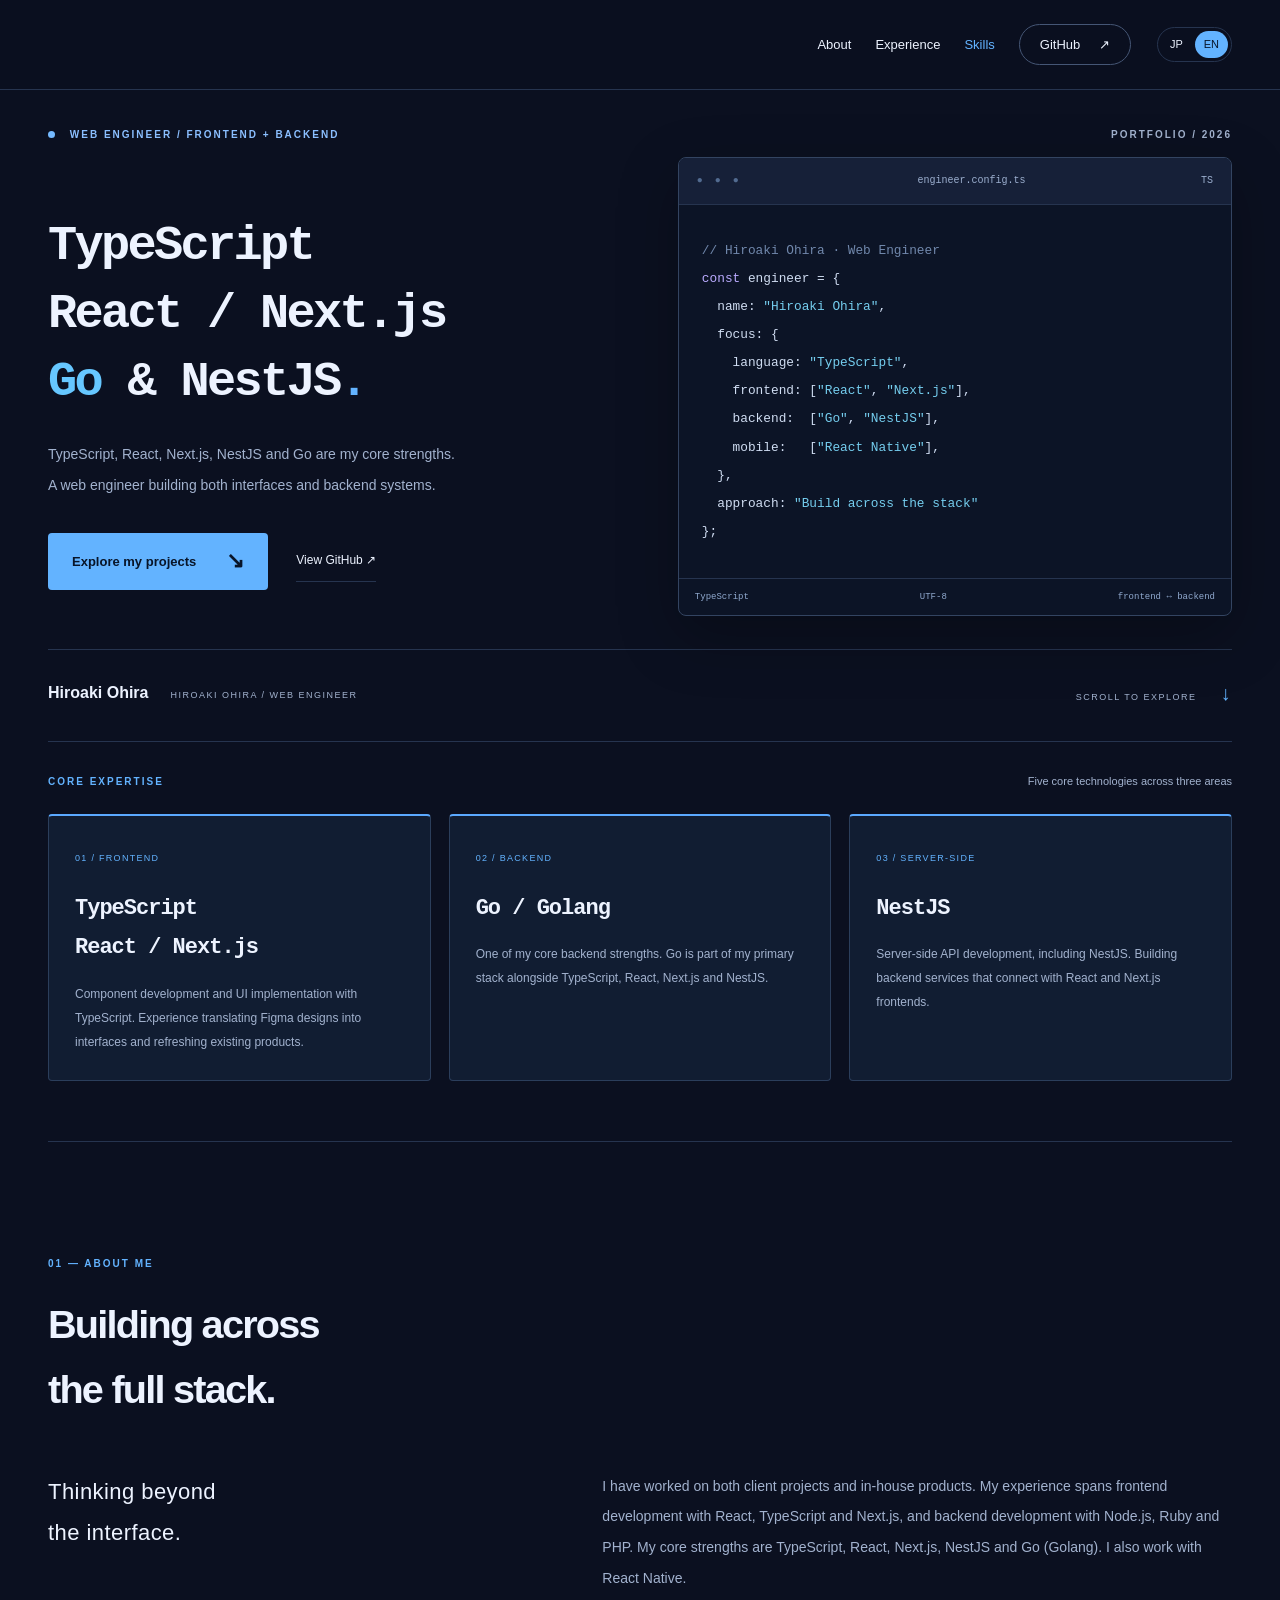
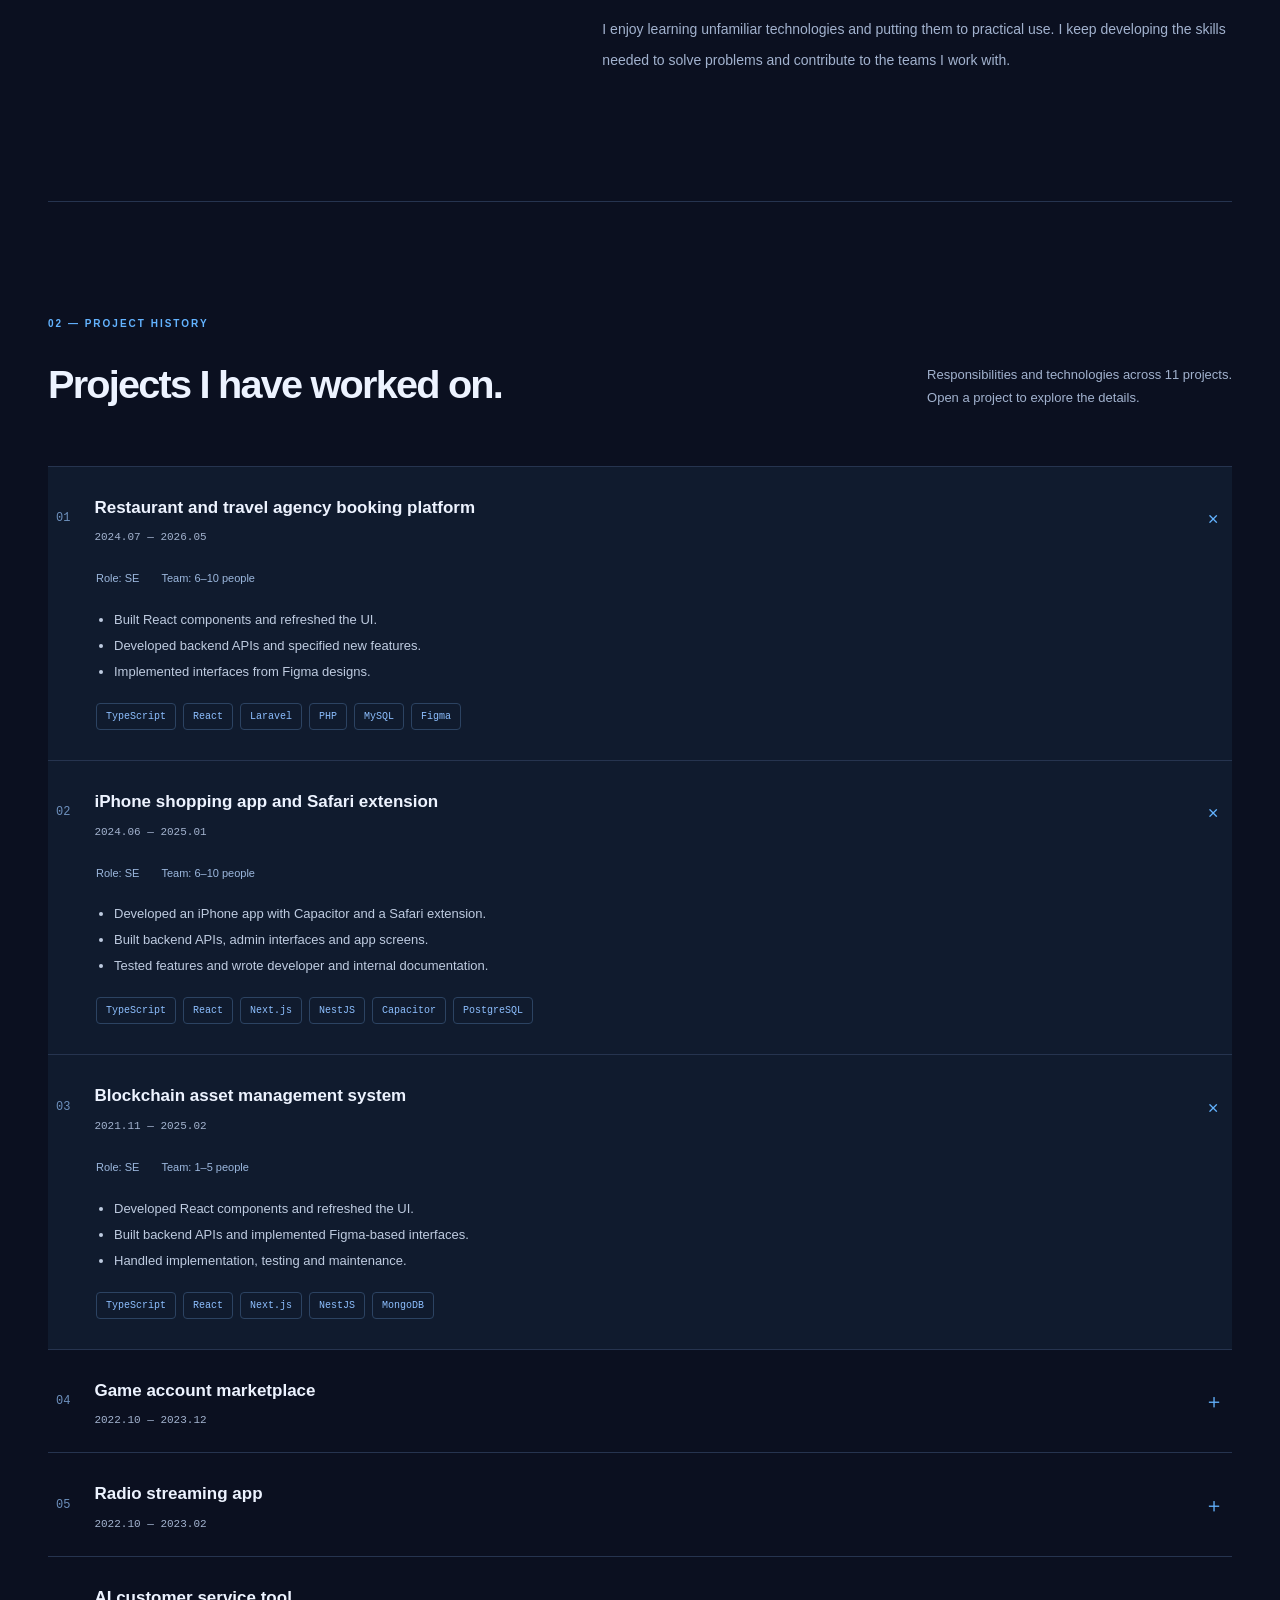
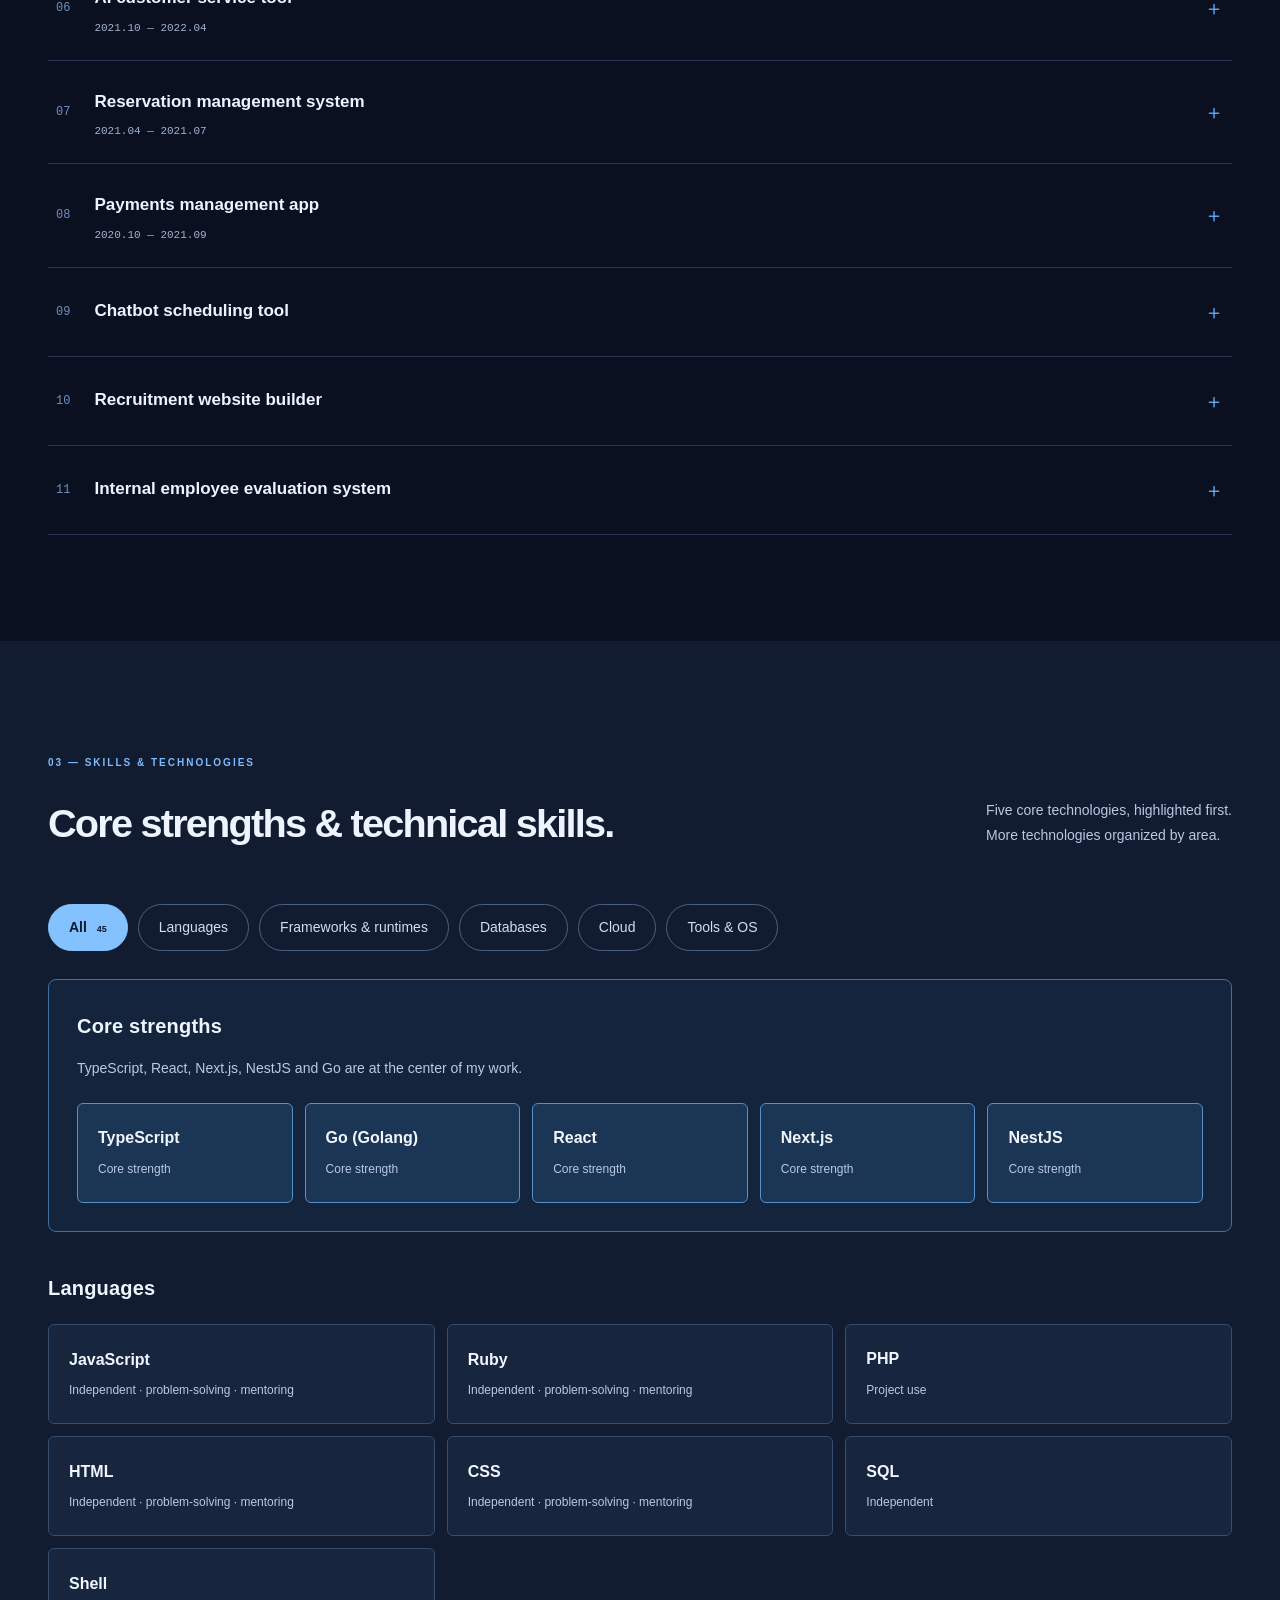
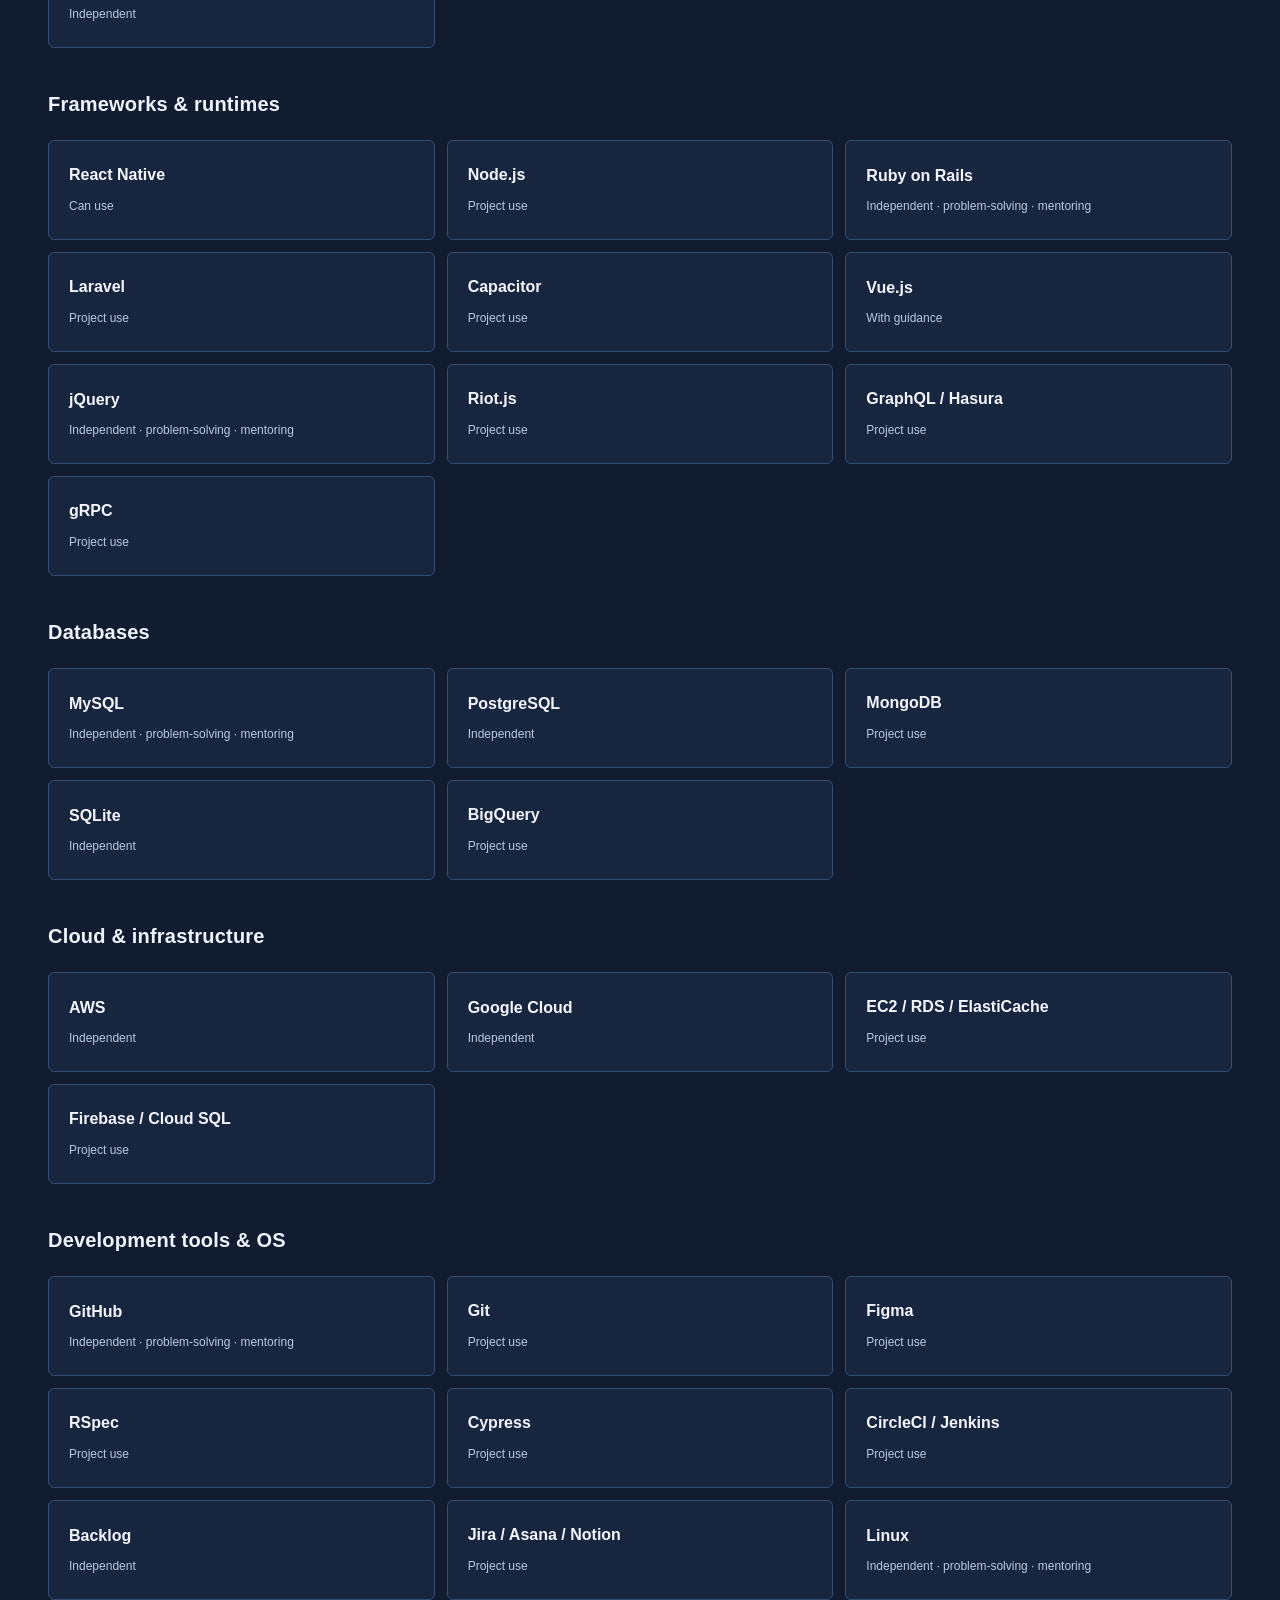
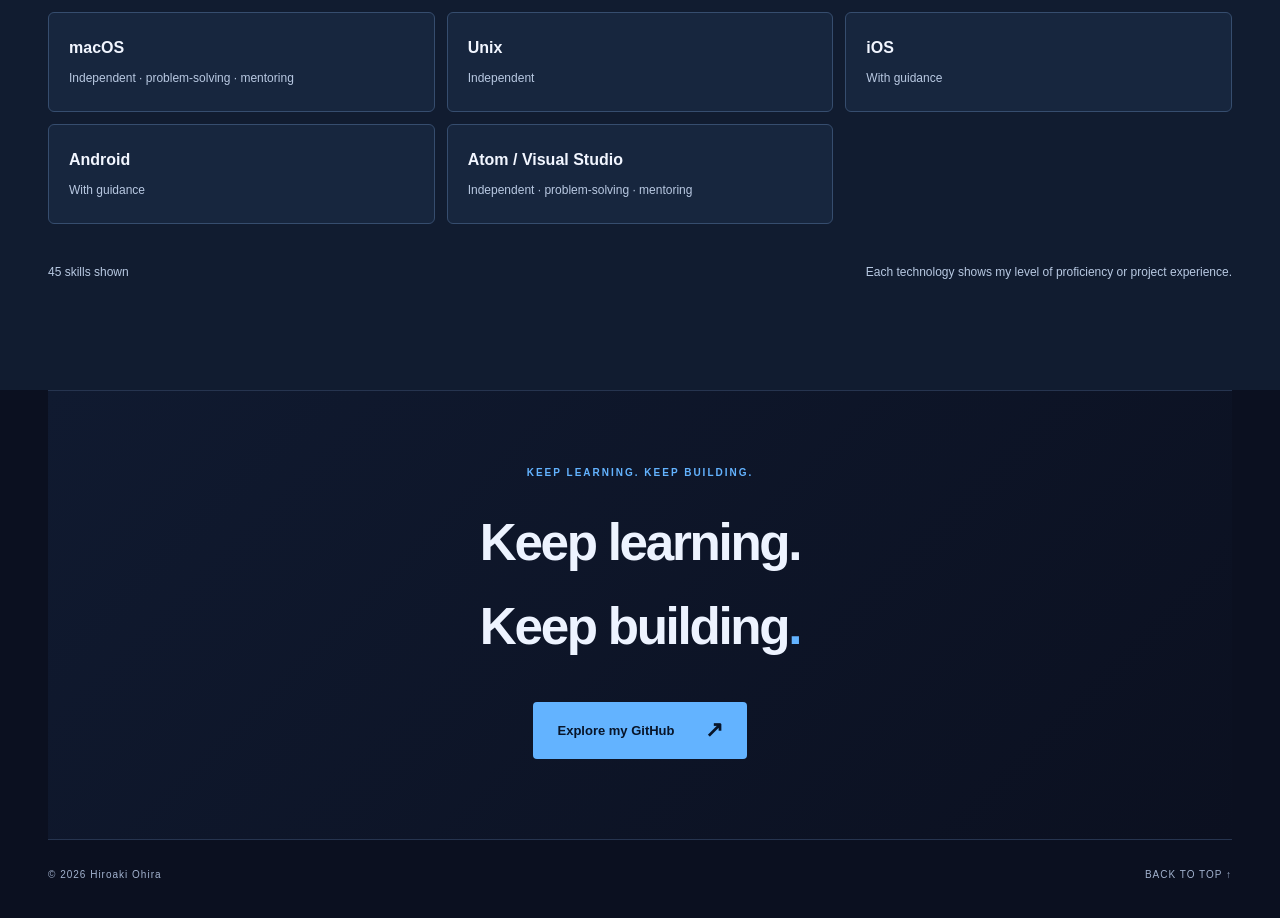
==== commit 17cb5e80: "Link hero to project history and organize readable core skills and categories" ====
--- a/en.html
+++ b/en.html
@@ -2,7 +2,7 @@
 <html lang="en"><head><meta charset="utf-8"><meta name="viewport" content="width=device-width, initial-scale=1"><meta name="theme-color" content="#111916"><meta name="description" content="Hiroaki Ohira — Web engineer specializing in TypeScript, React, Next.js, NestJS and Go, from frontend interfaces to backend APIs."><title>Hiroaki Ohira — Web Engineer</title><link rel="stylesheet" href="./index.css"><link rel="alternate" hreflang="ja" href="https://hi629.github.io/"><link rel="alternate" hreflang="en" href="https://hi629.github.io/en.html"><link rel="canonical" href="https://hi629.github.io/en.html"><script src="./language.js"></script></head>
 <body id="top"><a class="skip" href="#main">Skip to content</a>
 <header class="header"><div class="language-switch" role="group" aria-label="Language selection"><a href="./?lang=ja" lang="ja" hreflang="ja" data-language="ja">JP</a><a href="./en.html?lang=en" lang="en" hreflang="en" data-language="en" aria-current="true">EN</a></div><button class="menu" aria-expanded="false" aria-controls="navigation">Menu <span aria-hidden="true">＋</span></button><nav id="navigation" aria-label="Main navigation"><a href="#about">About</a><a href="#experience">Experience</a><a href="#skills">Skills</a><a class="nav-github" href="https://github.com/hi629" target="_blank" rel="noopener noreferrer">GitHub <span aria-hidden="true">↗</span></a></nav></header>
-<main id="main"><section class="hero wrap" aria-labelledby="hero-title"><div class="hero-top"><span class="eyebrow"><span class="dot"></span> WEB ENGINEER / FRONTEND + BACKEND</span><span class="edition">PORTFOLIO / 2026</span></div><div class="hero-layout"><div><h1 id="hero-title">TypeScript<br>React / Next.js<br><span class="accent-word">Go</span> &amp; NestJS<span class="lime">.</span></h1><p class="hero-intro">TypeScript, React, Next.js, NestJS and Go are my core strengths.<br>A web engineer building both interfaces and backend systems.</p><div class="hero-actions"><a class="button" href="#skills">Explore my stack <span aria-hidden="true">↘</span></a><a class="text-link" href="https://github.com/hi629" target="_blank" rel="noopener noreferrer">View GitHub ↗</a></div></div><div class="code-window" aria-label="Core technology stack"><div class="code-title"><span class="window-dots" aria-hidden="true">● ● ●</span><span>engineer.config.ts</span><span>TS</span></div><pre><code><span class="syntax-comment">// Hiroaki Ohira · Web Engineer</span>
+<main id="main"><section class="hero wrap" aria-labelledby="hero-title"><div class="hero-top"><span class="eyebrow"><span class="dot"></span> WEB ENGINEER / FRONTEND + BACKEND</span><span class="edition">PORTFOLIO / 2026</span></div><div class="hero-layout"><div><h1 id="hero-title">TypeScript<br>React / Next.js<br><span class="accent-word">Go</span> &amp; NestJS<span class="lime">.</span></h1><p class="hero-intro">TypeScript, React, Next.js, NestJS and Go are my core strengths.<br>A web engineer building both interfaces and backend systems.</p><div class="hero-actions"><a class="button" href="#experience">Explore my projects <span aria-hidden="true">↘</span></a><a class="text-link" href="https://github.com/hi629" target="_blank" rel="noopener noreferrer">View GitHub ↗</a></div></div><div class="code-window" aria-label="Core technology stack"><div class="code-title"><span class="window-dots" aria-hidden="true">● ● ●</span><span>engineer.config.ts</span><span>TS</span></div><pre><code><span class="syntax-comment">// Hiroaki Ohira · Web Engineer</span>
 <span class="syntax-keyword">const</span> engineer = {
   name: <span class="syntax-string">"Hiroaki Ohira"</span>,
   focus: {
@@ -16,7 +16,7 @@
 <section class="expertise wrap" aria-label="Core strengths"><div class="expertise-heading"><span class="eyebrow">CORE EXPERTISE</span><span>Five core technologies across three areas</span></div><div class="expertise-grid"><article class="expertise-card"><span class="card-index">01 / FRONTEND</span><h3>TypeScript<br>React / Next.js</h3><p>Component development and UI implementation with TypeScript. Experience translating Figma designs into interfaces and refreshing existing products.</p></article><article class="expertise-card"><span class="card-index">02 / BACKEND</span><h3>Go / Golang</h3><p>One of my core backend strengths. Go is part of my primary stack alongside TypeScript, React, Next.js and NestJS.</p></article><article class="expertise-card"><span class="card-index">03 / SERVER-SIDE</span><h3>NestJS</h3><p>Server-side API development, including NestJS. Building backend services that connect with React and Next.js frontends.</p></article></div></section>
 <section id="about" class="section wrap"><div class="section-heading"><span class="eyebrow">01 — ABOUT ME</span><h2>Building across<br>the full stack.</h2></div><div class="about-layout"><p class="about-lead">Thinking beyond<br>the interface.</p><div class="about-copy"><p>I have worked on both client projects and in-house products. My experience spans frontend development with React, TypeScript and Next.js, and backend development with Node.js, Ruby and PHP. My core strengths are TypeScript, React, Next.js, NestJS and Go (Golang). I also work with React Native.</p><p>I enjoy learning unfamiliar technologies and putting them to practical use. I keep developing the skills needed to solve problems and contribute to the teams I work with.</p></div></div></section>
 <section id="experience" class="section wrap"><div class="section-heading split"><div><span class="eyebrow">02 — PROJECT HISTORY</span><h2>Projects I have worked on.</h2></div><p>Responsibilities and technologies across 11 projects.<br>Open a project to explore the details.</p></div><div class="project-list"><details class="project" open><summary><span class="project-number">01</span><span class="project-title"><strong>Restaurant and travel agency booking platform</strong><span class="project-period">2024.07 — 2026.05</span></span><span class="project-toggle" aria-hidden="true">＋</span></summary><div class="project-body"><div class="project-meta"><span>Role: SE</span><span>Team: 6–10 people</span></div><ul><li>Built React components and refreshed the UI.</li><li>Developed backend APIs and specified new features.</li><li>Implemented interfaces from Figma designs.</li></ul><div class="project-tags" aria-label="Technologies"><span>TypeScript</span><span>React</span><span>Laravel</span><span>PHP</span><span>MySQL</span><span>Figma</span></div></div></details><details class="project" open><summary><span class="project-number">02</span><span class="project-title"><strong>iPhone shopping app and Safari extension</strong><span class="project-period">2024.06 — 2025.01</span></span><span class="project-toggle" aria-hidden="true">＋</span></summary><div class="project-body"><div class="project-meta"><span>Role: SE</span><span>Team: 6–10 people</span></div><ul><li>Developed an iPhone app with Capacitor and a Safari extension.</li><li>Built backend APIs, admin interfaces and app screens.</li><li>Tested features and wrote developer and internal documentation.</li></ul><div class="project-tags" aria-label="Technologies"><span>TypeScript</span><span>React</span><span>Next.js</span><span>NestJS</span><span>Capacitor</span><span>PostgreSQL</span></div></div></details><details class="project" open><summary><span class="project-number">03</span><span class="project-title"><strong>Blockchain asset management system</strong><span class="project-period">2021.11 — 2025.02</span></span><span class="project-toggle" aria-hidden="true">＋</span></summary><div class="project-body"><div class="project-meta"><span>Role: SE</span><span>Team: 1–5 people</span></div><ul><li>Developed React components and refreshed the UI.</li><li>Built backend APIs and implemented Figma-based interfaces.</li><li>Handled implementation, testing and maintenance.</li></ul><div class="project-tags" aria-label="Technologies"><span>TypeScript</span><span>React</span><span>Next.js</span><span>NestJS</span><span>MongoDB</span></div></div></details><details class="project"><summary><span class="project-number">04</span><span class="project-title"><strong>Game account marketplace</strong><span class="project-period">2022.10 — 2023.12</span></span><span class="project-toggle" aria-hidden="true">＋</span></summary><div class="project-body"><div class="project-meta"><span>Role: SE</span><span>Team: 1–5 people</span></div><ul><li>Developed APIs with GraphQL and Hasura.</li><li>Defined features and specifications, implemented and tested them.</li><li>Created interface prototypes in Figma.</li></ul><div class="project-tags" aria-label="Technologies"><span>TypeScript</span><span>React</span><span>Next.js</span><span>NestJS</span><span>GraphQL</span><span>Hasura</span><span>PostgreSQL</span><span>Cypress</span></div></div></details><details class="project"><summary><span class="project-number">05</span><span class="project-title"><strong>Radio streaming app</strong><span class="project-period">2022.10 — 2023.02</span></span><span class="project-toggle" aria-hidden="true">＋</span></summary><div class="project-body"><div class="project-meta"><span>Role: SE</span><span>Team: 11–50 people</span></div><ul><li>Built new frontend screens and components.</li><li>Defined features and specifications, implemented and tested them.</li></ul><div class="project-tags" aria-label="Technologies"><span>TypeScript</span><span>React</span><span>Next.js</span><span>gRPC</span><span>Figma</span></div></div></details><details class="project"><summary><span class="project-number">06</span><span class="project-title"><strong>AI customer service tool</strong><span class="project-period">2021.10 — 2022.04</span></span><span class="project-toggle" aria-hidden="true">＋</span></summary><div class="project-body"><div class="project-meta"><span>Role: SE</span><span>Team: 1–5 people</span></div><ul><li>Built new screens and micro-frontends.</li><li>Implemented Figma designs and developed backend APIs.</li><li>Handled implementation, testing and maintenance.</li></ul><div class="project-tags" aria-label="Technologies"><span>TypeScript</span><span>React</span><span>Next.js</span><span>NestJS</span><span>MongoDB</span><span>BigQuery</span><span>gRPC</span></div></div></details><details class="project"><summary><span class="project-number">07</span><span class="project-title"><strong>Reservation management system</strong><span class="project-period">2021.04 — 2021.07</span></span><span class="project-toggle" aria-hidden="true">＋</span></summary><div class="project-body"><div class="project-meta"><span>Role: SE</span><span>Team: 1–5 people</span></div><ul><li>Selected technologies, defined requirements and estimated effort.</li><li>Set up deployment environments and deployed code.</li><li>Implemented Figma designs, tested features and maintained the system.</li></ul><div class="project-tags" aria-label="Technologies"><span>Ruby on Rails</span><span>TypeScript</span><span>React</span><span>Next.js</span><span>RSpec</span><span>MySQL</span><span>Google Cloud</span><span>Firebase</span><span>Cloud SQL</span></div></div></details><details class="project"><summary><span class="project-number">08</span><span class="project-title"><strong>Payments management app</strong><span class="project-period">2020.10 — 2021.09</span></span><span class="project-toggle" aria-hidden="true">＋</span></summary><div class="project-body"><div class="project-meta"><span>Role: SE</span><span>Team: 6–10 people</span></div><ul><li>Implemented, tested and maintained features; reviewed and refactored code.</li><li>Built React components and interfaces from designs.</li><li>Integrated microservices via APIs and documented features.</li></ul><div class="project-tags" aria-label="Technologies"><span>Ruby on Rails</span><span>RSpec</span><span>React</span><span>TypeScript</span><span>Next.js</span><span>MySQL</span><span>AWS</span><span>EC2</span><span>RDS</span></div></div></details><details class="project"><summary><span class="project-number">09</span><span class="project-title"><strong>Chatbot scheduling tool</strong></span><span class="project-toggle" aria-hidden="true">＋</span></summary><div class="project-body"><div class="project-meta"><span>Role: SE</span><span>Team: 6–10 people</span></div><ul><li>Gathered requirements from sales teams and clients; worked from requirements through maintenance.</li><li>Reviewed and refactored code, configured AWS servers and deployed applications.</li><li>Mentored colleagues and created training curricula.</li></ul><div class="project-tags" aria-label="Technologies"><span>Ruby on Rails</span><span>RSpec</span><span>JavaScript</span><span>React</span><span>Riot.js</span><span>MySQL</span><span>AWS</span><span>ElastiCache</span><span>CircleCI</span></div></div></details><details class="project"><summary><span class="project-number">10</span><span class="project-title"><strong>Recruitment website builder</strong></span><span class="project-toggle" aria-hidden="true">＋</span></summary><div class="project-body"><div class="project-meta"><span>Role: PM</span><span>Team: 1–5 people</span></div><ul><li>Defined requirements and designs for enhancements.</li><li>Coordinated offshore development in English, estimated effort and tracked progress.</li><li>Improved workflows, reviewed code and deployed changes.</li></ul><div class="project-tags" aria-label="Technologies"><span>Ruby on Rails</span><span>RSpec</span><span>JavaScript</span><span>MySQL</span><span>AWS</span><span>EC2</span><span>RDS</span><span>CircleCI</span></div></div></details><details class="project"><summary><span class="project-number">11</span><span class="project-title"><strong>Internal employee evaluation system</strong></span><span class="project-toggle" aria-hidden="true">＋</span></summary><div class="project-body"><div class="project-meta"><span>Role: SE</span><span>Team: 1–5 people</span></div><ul><li>Implemented, tested and maintained features; wrote test specifications.</li><li>Built interfaces from screen design documents.</li><li>Implemented scheduled scraping with cron and prepared system documentation.</li></ul><div class="project-tags" aria-label="Technologies"><span>Ruby on Rails</span><span>React</span><span>JavaScript</span><span>MySQL</span><span>AWS</span><span>EC2</span><span>RDS</span><span>Jenkins</span></div></div></details></div></section>
-<section id="skills" class="skills-section"><div class="wrap section"><div class="section-heading split"><div><span class="eyebrow">03 — TECH STACK</span><h2>Tools for building.</h2></div><p>From frontend to infrastructure.<br>The technologies behind my work.</p></div><div class="filters" role="group" aria-label="Skill categories"><button data-filter="all" aria-pressed="true">All <span>45</span></button><button data-filter="languages" aria-pressed="false">Languages</button><button data-filter="frameworks" aria-pressed="false">Frameworks &amp; runtimes</button><button data-filter="database" aria-pressed="false">Databases</button><button data-filter="cloud" aria-pressed="false">Cloud</button><button data-filter="other" aria-pressed="false">Tools &amp; OS</button></div><div class="skills-grid"><article class="skill skill-core" data-category="languages"><span>TypeScript<small class="core-tag">CORE</small></span><span class="level level-a" aria-label="Self-assessed level A">A</span></article><article class="skill" data-category="languages"><span>JavaScript</span><span class="level level-a" aria-label="Self-assessed level A">A</span></article><article class="skill skill-core" data-category="languages"><span>Go (Golang)<small class="core-tag">CORE</small></span><span class="experience-label">Core strength</span></article><article class="skill" data-category="languages"><span>Ruby</span><span class="level level-a" aria-label="Self-assessed level A">A</span></article><article class="skill" data-category="languages"><span>PHP</span><span class="experience-label">Project use</span></article><article class="skill" data-category="languages"><span>HTML</span><span class="level level-a" aria-label="Self-assessed level A">A</span></article><article class="skill" data-category="languages"><span>CSS</span><span class="level level-a" aria-label="Self-assessed level A">A</span></article><article class="skill" data-category="languages"><span>SQL</span><span class="level level-b" aria-label="Self-assessed level B">B</span></article><article class="skill" data-category="languages"><span>Shell</span><span class="level level-b" aria-label="Self-assessed level B">B</span></article><article class="skill skill-core" data-category="frameworks"><span>React<small class="core-tag">CORE</small></span><span class="level level-a" aria-label="Self-assessed level A">A</span></article><article class="skill skill-core" data-category="frameworks"><span>Next.js<small class="core-tag">CORE</small></span><span class="experience-label">Project use</span></article><article class="skill" data-category="frameworks"><span>React Native</span><span class="experience-label">Can use</span></article><article class="skill" data-category="frameworks"><span>Node.js</span><span class="experience-label">Project use</span></article><article class="skill skill-core" data-category="frameworks"><span>NestJS<small class="core-tag">CORE</small></span><span class="experience-label">Project use</span></article><article class="skill" data-category="frameworks"><span>Ruby on Rails</span><span class="level level-a" aria-label="Self-assessed level A">A</span></article><article class="skill" data-category="frameworks"><span>Laravel</span><span class="experience-label">Project use</span></article><article class="skill" data-category="frameworks"><span>Capacitor</span><span class="experience-label">Project use</span></article><article class="skill" data-category="frameworks"><span>Vue.js</span><span class="level level-c" aria-label="Self-assessed level C">C</span></article><article class="skill" data-category="frameworks"><span>jQuery</span><span class="level level-a" aria-label="Self-assessed level A">A</span></article><article class="skill" data-category="frameworks"><span>Riot.js</span><span class="experience-label">Project use</span></article><article class="skill" data-category="frameworks"><span>GraphQL / Hasura</span><span class="experience-label">Project use</span></article><article class="skill" data-category="frameworks"><span>gRPC</span><span class="experience-label">Project use</span></article><article class="skill" data-category="database"><span>MySQL</span><span class="level level-a" aria-label="Self-assessed level A">A</span></article><article class="skill" data-category="database"><span>PostgreSQL</span><span class="level level-b" aria-label="Self-assessed level B">B</span></article><article class="skill" data-category="database"><span>MongoDB</span><span class="experience-label">Project use</span></article><article class="skill" data-category="database"><span>SQLite</span><span class="level level-b" aria-label="Self-assessed level B">B</span></article><article class="skill" data-category="database"><span>BigQuery</span><span class="experience-label">Project use</span></article><article class="skill" data-category="cloud"><span>AWS</span><span class="level level-b" aria-label="Self-assessed level B">B</span></article><article class="skill" data-category="cloud"><span>Google Cloud</span><span class="level level-b" aria-label="Self-assessed level B">B</span></article><article class="skill" data-category="cloud"><span>EC2 / RDS / ElastiCache</span><span class="experience-label">Project use</span></article><article class="skill" data-category="cloud"><span>Firebase / Cloud SQL</span><span class="experience-label">Project use</span></article><article class="skill" data-category="other"><span>GitHub</span><span class="level level-a" aria-label="Self-assessed level A">A</span></article><article class="skill" data-category="other"><span>Git</span><span class="experience-label">Project use</span></article><article class="skill" data-category="other"><span>Figma</span><span class="experience-label">Project use</span></article><article class="skill" data-category="other"><span>RSpec</span><span class="experience-label">Project use</span></article><article class="skill" data-category="other"><span>Cypress</span><span class="experience-label">Project use</span></article><article class="skill" data-category="other"><span>CircleCI / Jenkins</span><span class="experience-label">Project use</span></article><article class="skill" data-category="other"><span>Backlog</span><span class="level level-b" aria-label="Self-assessed level B">B</span></article><article class="skill" data-category="other"><span>Jira / Asana / Notion</span><span class="experience-label">Project use</span></article><article class="skill" data-category="other"><span>Linux</span><span class="level level-a" aria-label="Self-assessed level A">A</span></article><article class="skill" data-category="other"><span>macOS</span><span class="level level-a" aria-label="Self-assessed level A">A</span></article><article class="skill" data-category="other"><span>Unix</span><span class="level level-b" aria-label="Self-assessed level B">B</span></article><article class="skill" data-category="other"><span>iOS</span><span class="level level-c" aria-label="Self-assessed level C">C</span></article><article class="skill" data-category="other"><span>Android</span><span class="level level-c" aria-label="Self-assessed level C">C</span></article><article class="skill" data-category="other"><span>Atom / Visual Studio</span><span class="level level-a" aria-label="Self-assessed level A">A</span></article></div><div class="skill-caption"><span id="skill-count" role="status" aria-live="polite">45 skills shown</span><span>A–C: self-assessed level · Project use: used on projects · CORE: core strength</span></div><details class="skill-legend"><summary>How skill levels are rated</summary><p>A: Work independently, identify and solve problems, and mentor others.<br>B: Work independently.<br>C: Work with guidance from a senior colleague.</p><p>“Project use” indicates experience using a technology on development projects. “CORE” identifies my core technical strengths. “Can use” indicates a technology I can work with.</p></details></div></section>
+<section id="skills" class="skills-section"><div class="wrap section"><div class="section-heading split"><div><span class="eyebrow">03 — SKILLS &amp; TECHNOLOGIES</span><h2>Core strengths &amp; technical skills.</h2></div><p>Five core technologies, highlighted first.<br>More technologies organized by area.</p></div><div class="filters" role="group" aria-label="Skill categories"><button data-filter="all" aria-pressed="true">All <span>45</span></button><button data-filter="languages" aria-pressed="false">Languages</button><button data-filter="frameworks" aria-pressed="false">Frameworks &amp; runtimes</button><button data-filter="database" aria-pressed="false">Databases</button><button data-filter="cloud" aria-pressed="false">Cloud</button><button data-filter="other" aria-pressed="false">Tools &amp; OS</button></div><section class="skill-group core-group"><h3>Core strengths</h3><p>TypeScript, React, Next.js, NestJS and Go are at the center of my work.</p><div class="skills-grid core-skills"><article class="skill skill-core" data-category="languages"><span>TypeScript</span><span class="experience-label">Core strength</span></article><article class="skill skill-core" data-category="languages"><span>Go (Golang)</span><span class="experience-label">Core strength</span></article><article class="skill skill-core" data-category="frameworks"><span>React</span><span class="experience-label">Core strength</span></article><article class="skill skill-core" data-category="frameworks"><span>Next.js</span><span class="experience-label">Core strength</span></article><article class="skill skill-core" data-category="frameworks"><span>NestJS</span><span class="experience-label">Core strength</span></article></div></section><section class="skill-group"><h3>Languages</h3><div class="skills-grid"><article class="skill" data-category="languages"><span>JavaScript</span><span class="skill-proficiency">Independent · problem-solving · mentoring</span></article><article class="skill" data-category="languages"><span>Ruby</span><span class="skill-proficiency">Independent · problem-solving · mentoring</span></article><article class="skill" data-category="languages"><span>PHP</span><span class="experience-label">Project use</span></article><article class="skill" data-category="languages"><span>HTML</span><span class="skill-proficiency">Independent · problem-solving · mentoring</span></article><article class="skill" data-category="languages"><span>CSS</span><span class="skill-proficiency">Independent · problem-solving · mentoring</span></article><article class="skill" data-category="languages"><span>SQL</span><span class="skill-proficiency">Independent</span></article><article class="skill" data-category="languages"><span>Shell</span><span class="skill-proficiency">Independent</span></article></div></section><section class="skill-group"><h3>Frameworks & runtimes</h3><div class="skills-grid"><article class="skill" data-category="frameworks"><span>React Native</span><span class="experience-label">Can use</span></article><article class="skill" data-category="frameworks"><span>Node.js</span><span class="experience-label">Project use</span></article><article class="skill" data-category="frameworks"><span>Ruby on Rails</span><span class="skill-proficiency">Independent · problem-solving · mentoring</span></article><article class="skill" data-category="frameworks"><span>Laravel</span><span class="experience-label">Project use</span></article><article class="skill" data-category="frameworks"><span>Capacitor</span><span class="experience-label">Project use</span></article><article class="skill" data-category="frameworks"><span>Vue.js</span><span class="skill-proficiency">With guidance</span></article><article class="skill" data-category="frameworks"><span>jQuery</span><span class="skill-proficiency">Independent · problem-solving · mentoring</span></article><article class="skill" data-category="frameworks"><span>Riot.js</span><span class="experience-label">Project use</span></article><article class="skill" data-category="frameworks"><span>GraphQL / Hasura</span><span class="experience-label">Project use</span></article><article class="skill" data-category="frameworks"><span>gRPC</span><span class="experience-label">Project use</span></article></div></section><section class="skill-group"><h3>Databases</h3><div class="skills-grid"><article class="skill" data-category="database"><span>MySQL</span><span class="skill-proficiency">Independent · problem-solving · mentoring</span></article><article class="skill" data-category="database"><span>PostgreSQL</span><span class="skill-proficiency">Independent</span></article><article class="skill" data-category="database"><span>MongoDB</span><span class="experience-label">Project use</span></article><article class="skill" data-category="database"><span>SQLite</span><span class="skill-proficiency">Independent</span></article><article class="skill" data-category="database"><span>BigQuery</span><span class="experience-label">Project use</span></article></div></section><section class="skill-group"><h3>Cloud & infrastructure</h3><div class="skills-grid"><article class="skill" data-category="cloud"><span>AWS</span><span class="skill-proficiency">Independent</span></article><article class="skill" data-category="cloud"><span>Google Cloud</span><span class="skill-proficiency">Independent</span></article><article class="skill" data-category="cloud"><span>EC2 / RDS / ElastiCache</span><span class="experience-label">Project use</span></article><article class="skill" data-category="cloud"><span>Firebase / Cloud SQL</span><span class="experience-label">Project use</span></article></div></section><section class="skill-group"><h3>Development tools & OS</h3><div class="skills-grid"><article class="skill" data-category="other"><span>GitHub</span><span class="skill-proficiency">Independent · problem-solving · mentoring</span></article><article class="skill" data-category="other"><span>Git</span><span class="experience-label">Project use</span></article><article class="skill" data-category="other"><span>Figma</span><span class="experience-label">Project use</span></article><article class="skill" data-category="other"><span>RSpec</span><span class="experience-label">Project use</span></article><article class="skill" data-category="other"><span>Cypress</span><span class="experience-label">Project use</span></article><article class="skill" data-category="other"><span>CircleCI / Jenkins</span><span class="experience-label">Project use</span></article><article class="skill" data-category="other"><span>Backlog</span><span class="skill-proficiency">Independent</span></article><article class="skill" data-category="other"><span>Jira / Asana / Notion</span><span class="experience-label">Project use</span></article><article class="skill" data-category="other"><span>Linux</span><span class="skill-proficiency">Independent · problem-solving · mentoring</span></article><article class="skill" data-category="other"><span>macOS</span><span class="skill-proficiency">Independent · problem-solving · mentoring</span></article><article class="skill" data-category="other"><span>Unix</span><span class="skill-proficiency">Independent</span></article><article class="skill" data-category="other"><span>iOS</span><span class="skill-proficiency">With guidance</span></article><article class="skill" data-category="other"><span>Android</span><span class="skill-proficiency">With guidance</span></article><article class="skill" data-category="other"><span>Atom / Visual Studio</span><span class="skill-proficiency">Independent · problem-solving · mentoring</span></article></div></section><div class="skill-caption"><span id="skill-count" role="status" aria-live="polite">45 skills shown</span><span>Each technology shows my level of proficiency or project experience.</span></div></div></section>
 <section class="closing wrap"><span class="eyebrow">KEEP LEARNING. KEEP BUILDING.</span><h2>Keep learning.<br>Keep building<span class="lime">.</span></h2><a class="button" href="https://github.com/hi629" target="_blank" rel="noopener noreferrer">Explore my GitHub <span aria-hidden="true">↗</span></a></section></main><footer class="wrap footer"><span>© 2026 Hiroaki Ohira</span><a href="#top">BACK TO TOP ↑</a></footer>
 <script>
 const menu = document.querySelector('.menu');
@@ -25,6 +25,6 @@
 menu.addEventListener('click',()=>{const open=menu.getAttribute('aria-expanded')!=='true';menu.setAttribute('aria-expanded',String(open));nav.classList.toggle('open',open);});
 nav.querySelectorAll('a').forEach(a=>a.addEventListener('click',closeMenu));
 document.addEventListener('keydown',e=>{if(e.key==='Escape'&&menu.getAttribute('aria-expanded')==='true'){closeMenu();menu.focus();}});
-document.querySelectorAll('[data-filter]').forEach(button=>button.addEventListener('click',()=>{document.querySelectorAll('[data-filter]').forEach(b=>b.setAttribute('aria-pressed',String(b===button)));let count=0;document.querySelectorAll('.skill').forEach(card=>{const show=button.dataset.filter==='all'||card.dataset.category===button.dataset.filter;card.hidden=!show;if(show)count++;});document.querySelector('#skill-count').textContent=count+' skills shown';}));
+document.querySelectorAll('[data-filter]').forEach(button=>button.addEventListener('click',()=>{document.querySelectorAll('[data-filter]').forEach(b=>b.setAttribute('aria-pressed',String(b===button)));let count=0;document.querySelectorAll('.skill').forEach(card=>{const show=button.dataset.filter==='all'||card.dataset.category===button.dataset.filter;card.hidden=!show;if(show)count++;});document.querySelectorAll('.skill-group').forEach(group=>{group.hidden=!Array.from(group.querySelectorAll('.skill')).some(card=>!card.hidden);});document.querySelector('#skill-count').textContent=count+' skills shown';}));
 if('IntersectionObserver' in window){const observer=new IntersectionObserver(entries=>{entries.forEach(entry=>{if(entry.isIntersecting){document.querySelectorAll('nav a[href^="#"]').forEach(a=>{if(a.hash==='#'+entry.target.id)a.setAttribute('aria-current','location');else a.removeAttribute('aria-current');});}});},{rootMargin:'-20% 0px -50% 0px'});document.querySelectorAll('section[id]').forEach(s=>observer.observe(s));}
 </script></body></html>
--- a/index.css
+++ b/index.css
@@ -20,3 +20,8 @@
 
 /* Expandable project history. */
 .project-list{border-top:1px solid var(--line)}.project{border-bottom:1px solid var(--line)}.project summary{display:flex;align-items:center;gap:24px;padding:26px 8px;cursor:pointer;list-style:none}.project summary::-webkit-details-marker{display:none}.project summary:focus-visible{outline:2px solid var(--lime);outline-offset:3px}.project-number{color:#6e91be;font:12px monospace}.project-title{flex:1;min-width:0}.project-title strong{font-size:17px;font-weight:550;display:block}.project-period{display:block;font:11px monospace;color:var(--muted);margin-top:8px}.project-toggle{color:var(--lime);font-size:20px}.project[open] .project-toggle{transform:rotate(45deg)}.project[open]{background:#101b2e}.project-body{padding:0 40px 30px 48px}.project-meta{display:flex;flex-wrap:wrap;gap:22px;font-size:11px;color:#9cb8de}.project-body ul{padding-left:18px;margin:18px 0;color:#becbe0;font-size:13px;line-height:2}.project-tags{display:flex;flex-wrap:wrap;gap:7px}.project-tags span{padding:4px 9px;border:1px solid #2c4362;border-radius:4px;color:#8dbfff;font:10px/1.7 monospace}.header nav{gap:24px}@media(max-width:850px){.project summary{padding:22px 8px;gap:12px}.project-title strong{font-size:14px}.project-body{padding:0 18px 24px 30px}.project-body ul{font-size:12px}.project-meta{font-size:10px}.header nav{gap:8px}}
+
+/* Readable skill groups, with core strengths separated from the full inventory. */
+.skills-section{background:#111c30}.skill-group{margin:38px 0}.skill-group[hidden]{display:none}.skill-group h3{font-size:20px;color:#eef5ff;margin:0 0 18px;letter-spacing:.01em}.skill-group>p{font-size:14px;color:#b9cae2;margin:-6px 0 22px}.core-group{padding:28px;border:1px solid #456d9d;border-radius:8px;background:#13243c;margin-top:28px}.core-skills{grid-template-columns:repeat(5,minmax(0,1fr))}.skill{display:flex;flex-direction:column;align-items:flex-start;justify-content:center;gap:9px;min-height:100px;padding:20px;background:#17263e;border-color:#364d6e}.skill>span:first-child{font-size:16px;font-weight:600;line-height:1.5;color:#f2f6ff}.skill-proficiency{font-size:12px;color:#b9c9e2;line-height:1.6}.experience-label,html[lang=en] .experience-label{font-size:12px;color:#b9c9e2;background:transparent;padding:0;white-space:normal}.skill-core{background:#1b3555;border-color:#578fc9}.skill-core .experience-label{color:#93ceff}.filters{gap:10px}.filters button{font-size:14px;padding:10px 20px;color:#d0ddf0;border-color:#486182}.filters button[aria-pressed=true]{background:#83c2ff;color:#081c32;border-color:#83c2ff;font-weight:700}.filters button:hover{background:#274667}.filters button[aria-pressed=true]:hover{background:#a2d2ff}.skill-caption,html[lang=en] .skill-caption{font-size:12px;color:#b8c9e2}.skills-section .split>p{font-size:14px;color:#b8c9e2}
+@media(max-width:1100px){.core-skills{grid-template-columns:repeat(3,minmax(0,1fr))}}@media(max-width:850px){.core-group{padding:20px}.core-skills{grid-template-columns:repeat(2,minmax(0,1fr))}.skill-group h3{font-size:18px}.skill-group>p{font-size:13px}.filters button{font-size:12px;padding:9px 14px}.skill{min-height:88px;padding:16px}.skill>span:first-child{font-size:15px}.skill-caption{gap:10px}}
+@media(max-width:360px){.core-skills{grid-template-columns:1fr}}
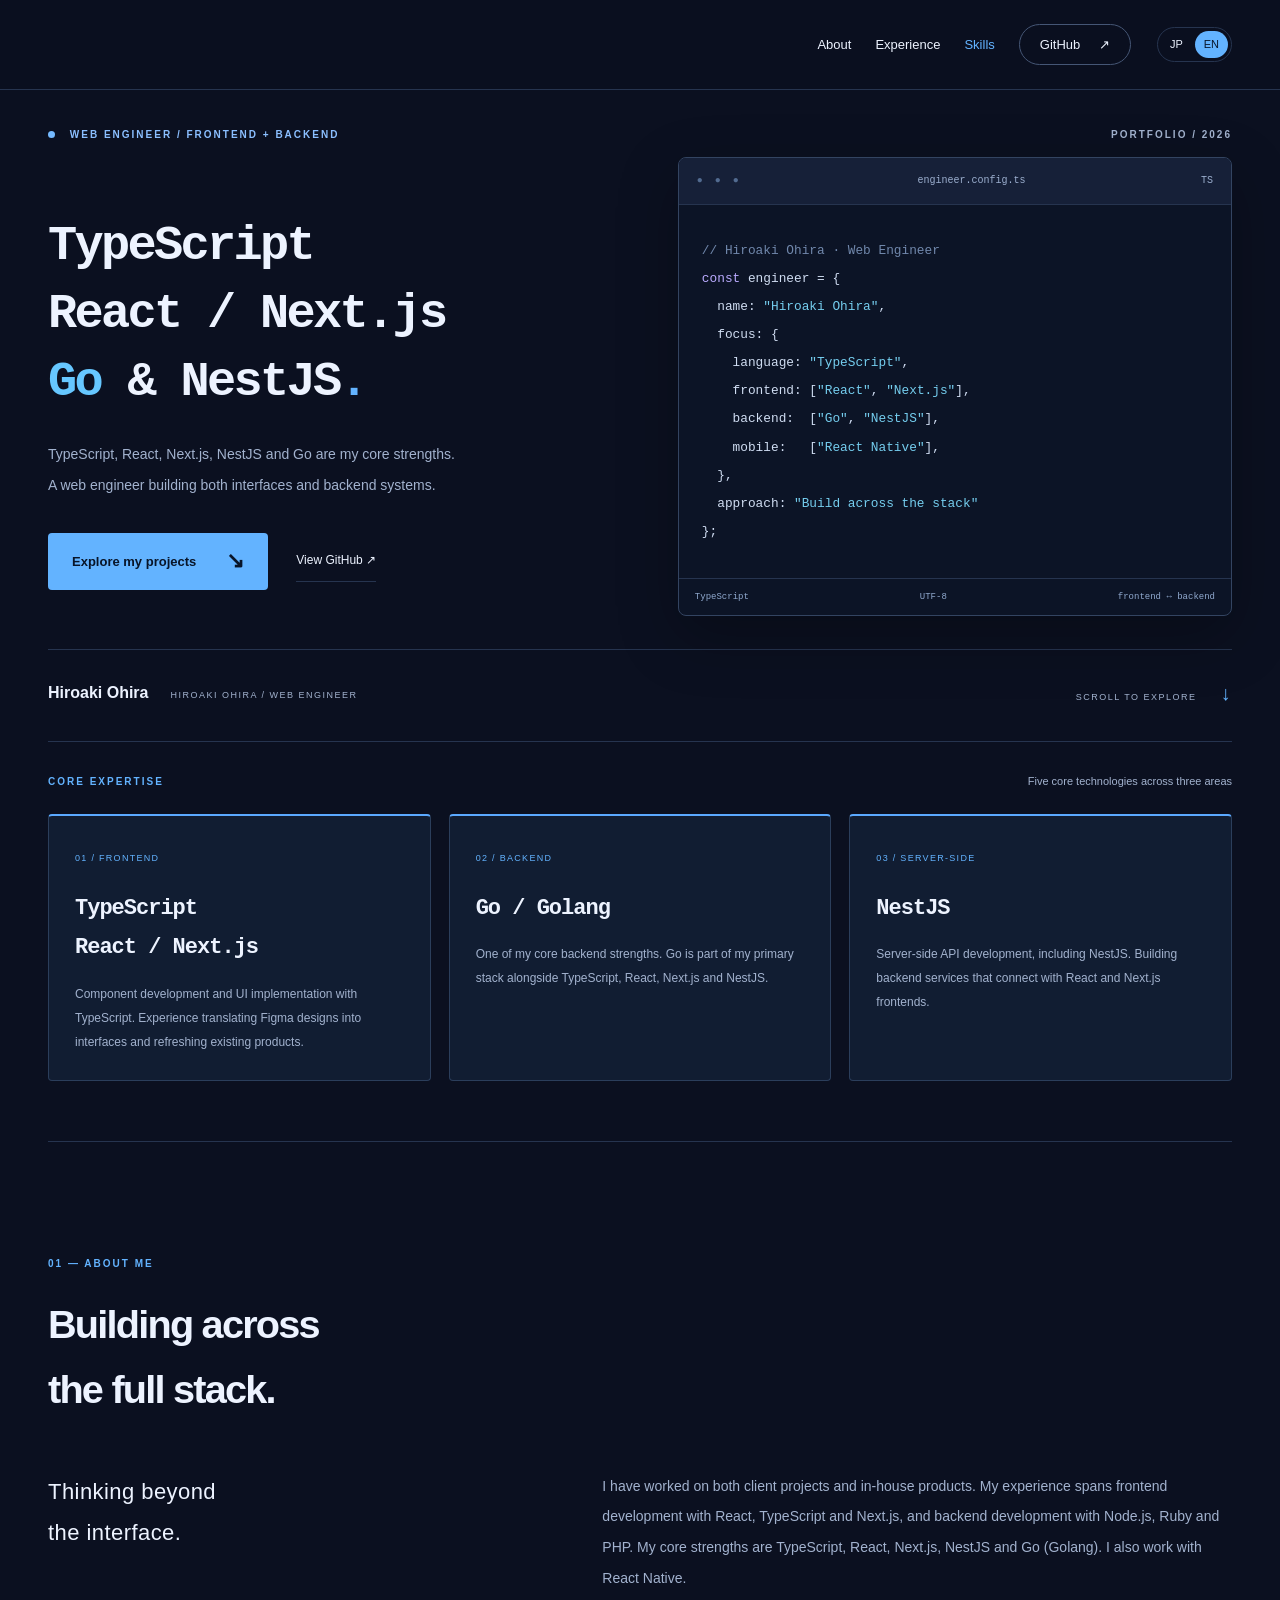
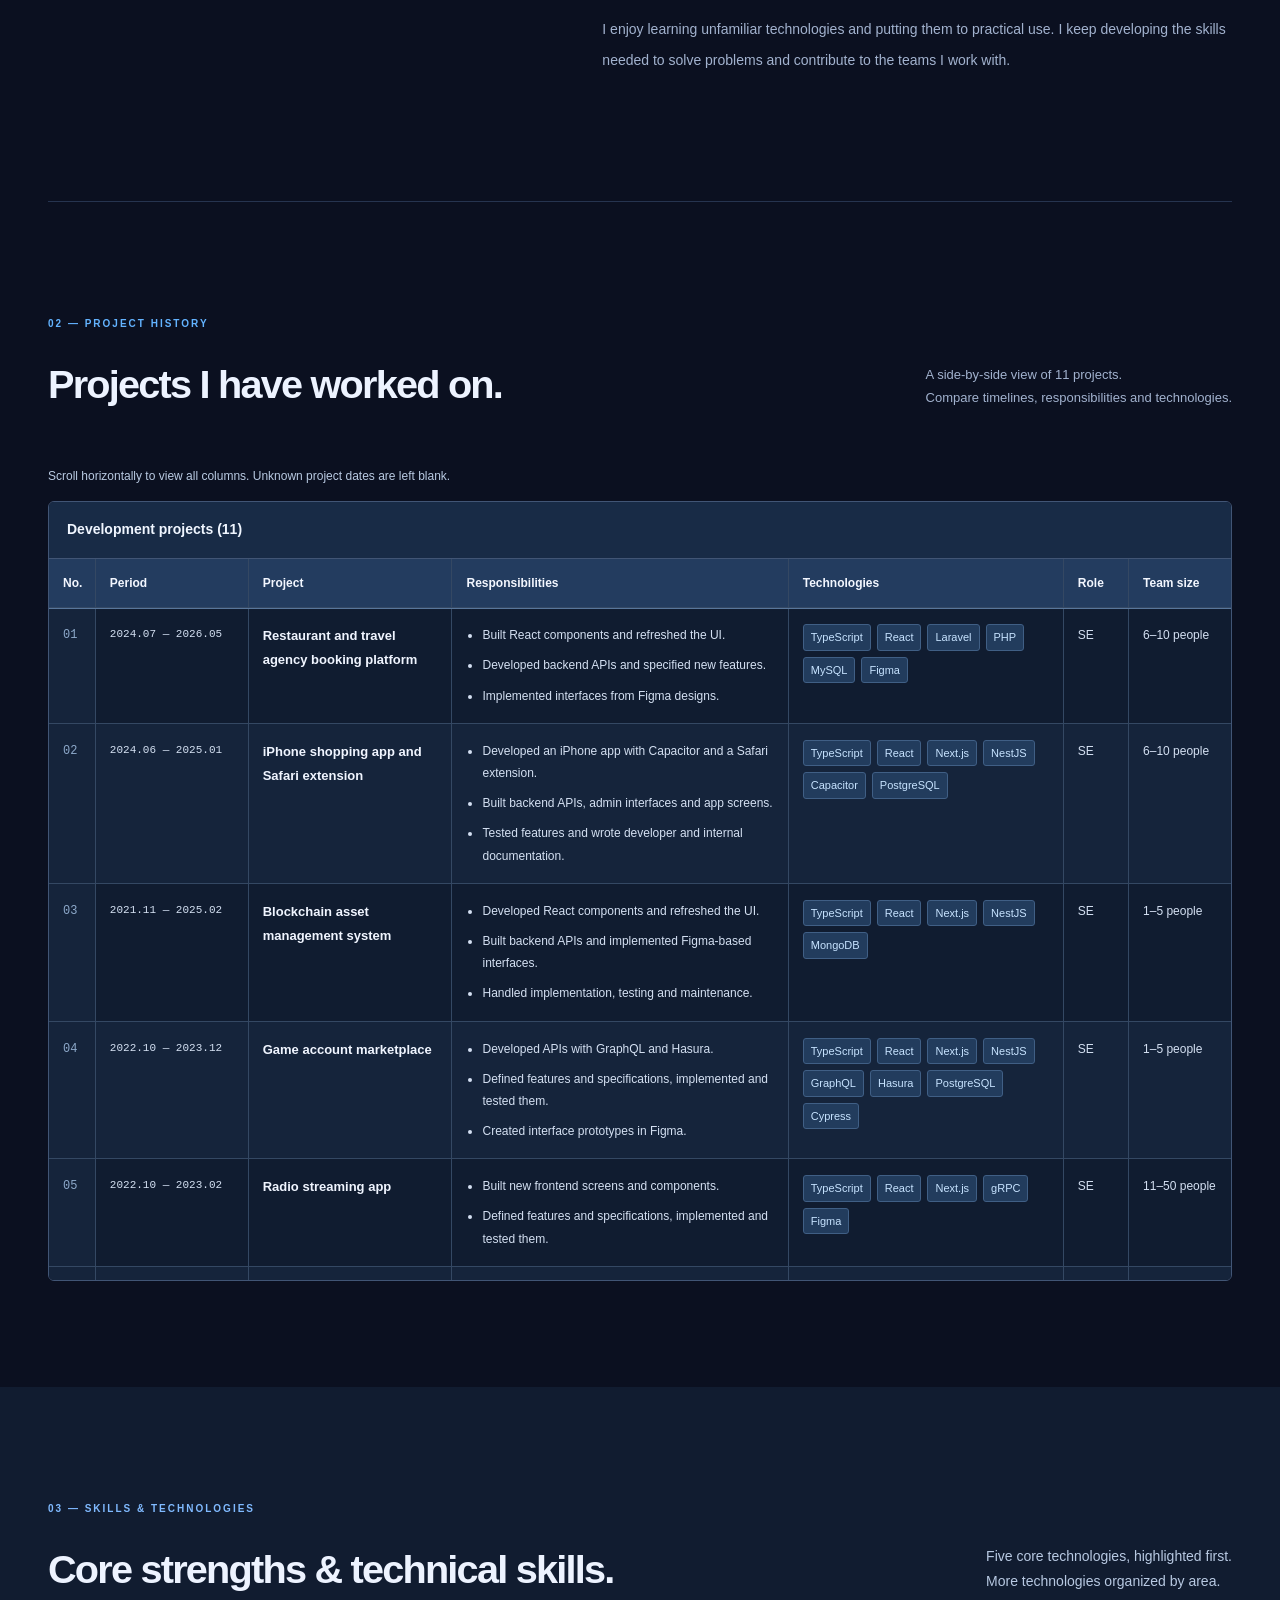
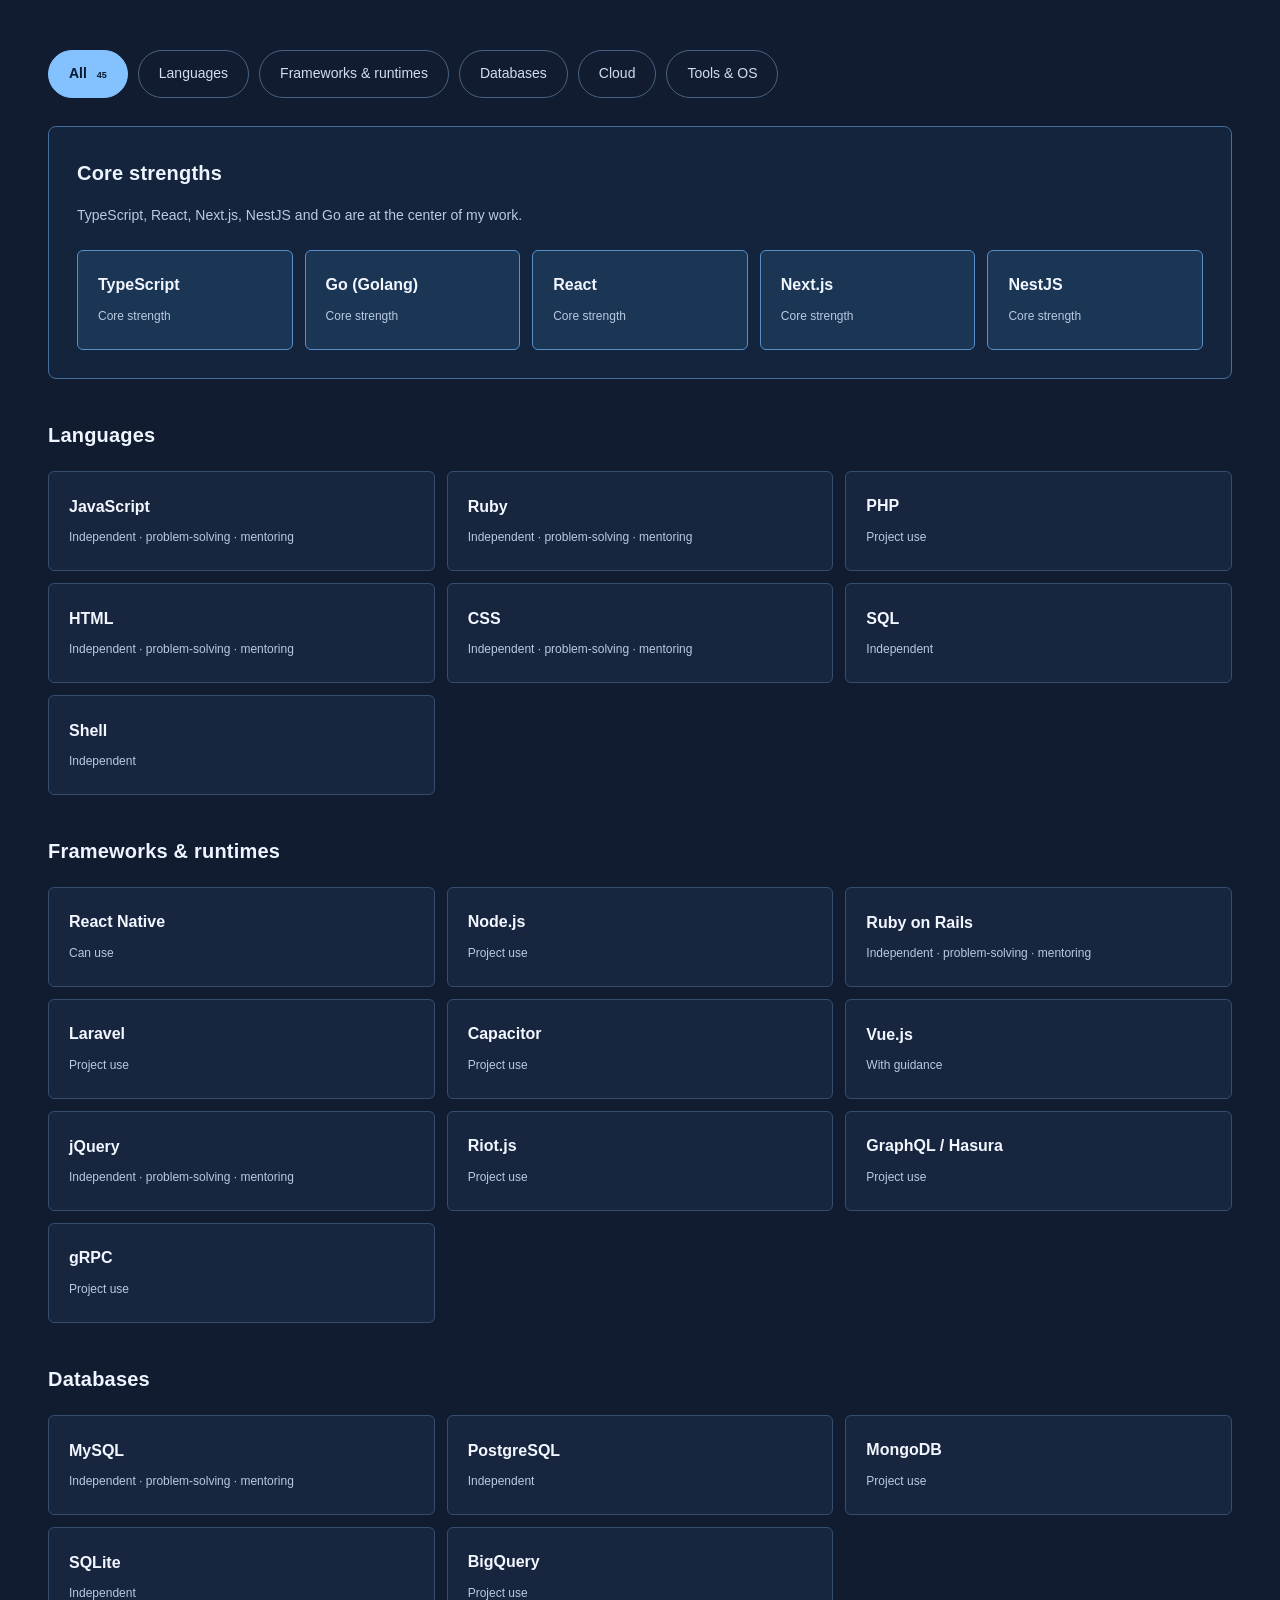
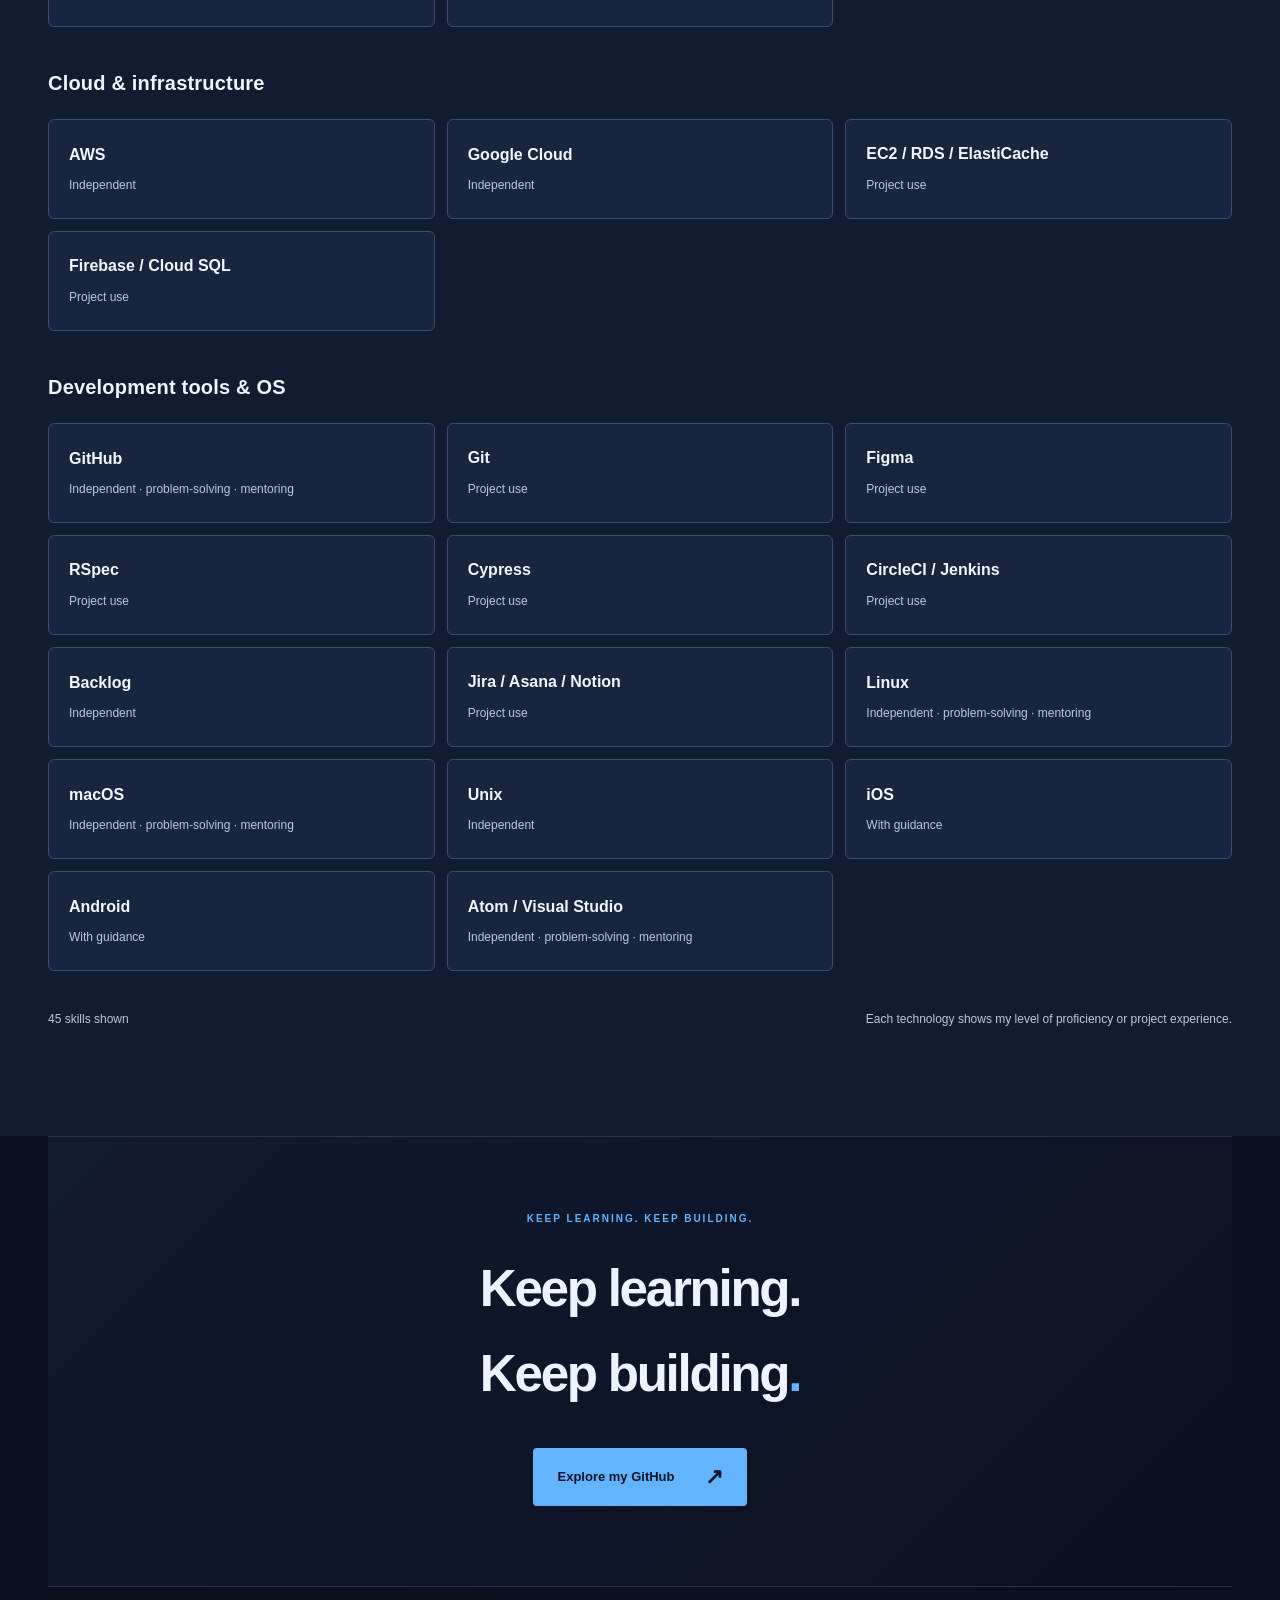
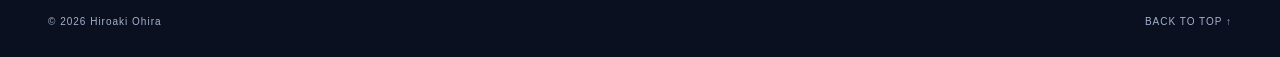
==== commit adc07b6b: "Present bilingual development history as a readable spreadsheet-style table" ====
--- a/en.html
+++ b/en.html
@@ -15,7 +15,7 @@
 };</code></pre><div class="code-status"><span>TypeScript</span><span>UTF-8</span><span>frontend ↔ backend</span></div></div></div><div class="hero-bottom"><div><strong>Hiroaki Ohira</strong><span>HIROAKI OHIRA / WEB ENGINEER</span></div><a href="#about">SCROLL TO EXPLORE <span aria-hidden="true">↓</span></a></div></section>
 <section class="expertise wrap" aria-label="Core strengths"><div class="expertise-heading"><span class="eyebrow">CORE EXPERTISE</span><span>Five core technologies across three areas</span></div><div class="expertise-grid"><article class="expertise-card"><span class="card-index">01 / FRONTEND</span><h3>TypeScript<br>React / Next.js</h3><p>Component development and UI implementation with TypeScript. Experience translating Figma designs into interfaces and refreshing existing products.</p></article><article class="expertise-card"><span class="card-index">02 / BACKEND</span><h3>Go / Golang</h3><p>One of my core backend strengths. Go is part of my primary stack alongside TypeScript, React, Next.js and NestJS.</p></article><article class="expertise-card"><span class="card-index">03 / SERVER-SIDE</span><h3>NestJS</h3><p>Server-side API development, including NestJS. Building backend services that connect with React and Next.js frontends.</p></article></div></section>
 <section id="about" class="section wrap"><div class="section-heading"><span class="eyebrow">01 — ABOUT ME</span><h2>Building across<br>the full stack.</h2></div><div class="about-layout"><p class="about-lead">Thinking beyond<br>the interface.</p><div class="about-copy"><p>I have worked on both client projects and in-house products. My experience spans frontend development with React, TypeScript and Next.js, and backend development with Node.js, Ruby and PHP. My core strengths are TypeScript, React, Next.js, NestJS and Go (Golang). I also work with React Native.</p><p>I enjoy learning unfamiliar technologies and putting them to practical use. I keep developing the skills needed to solve problems and contribute to the teams I work with.</p></div></div></section>
-<section id="experience" class="section wrap"><div class="section-heading split"><div><span class="eyebrow">02 — PROJECT HISTORY</span><h2>Projects I have worked on.</h2></div><p>Responsibilities and technologies across 11 projects.<br>Open a project to explore the details.</p></div><div class="project-list"><details class="project" open><summary><span class="project-number">01</span><span class="project-title"><strong>Restaurant and travel agency booking platform</strong><span class="project-period">2024.07 — 2026.05</span></span><span class="project-toggle" aria-hidden="true">＋</span></summary><div class="project-body"><div class="project-meta"><span>Role: SE</span><span>Team: 6–10 people</span></div><ul><li>Built React components and refreshed the UI.</li><li>Developed backend APIs and specified new features.</li><li>Implemented interfaces from Figma designs.</li></ul><div class="project-tags" aria-label="Technologies"><span>TypeScript</span><span>React</span><span>Laravel</span><span>PHP</span><span>MySQL</span><span>Figma</span></div></div></details><details class="project" open><summary><span class="project-number">02</span><span class="project-title"><strong>iPhone shopping app and Safari extension</strong><span class="project-period">2024.06 — 2025.01</span></span><span class="project-toggle" aria-hidden="true">＋</span></summary><div class="project-body"><div class="project-meta"><span>Role: SE</span><span>Team: 6–10 people</span></div><ul><li>Developed an iPhone app with Capacitor and a Safari extension.</li><li>Built backend APIs, admin interfaces and app screens.</li><li>Tested features and wrote developer and internal documentation.</li></ul><div class="project-tags" aria-label="Technologies"><span>TypeScript</span><span>React</span><span>Next.js</span><span>NestJS</span><span>Capacitor</span><span>PostgreSQL</span></div></div></details><details class="project" open><summary><span class="project-number">03</span><span class="project-title"><strong>Blockchain asset management system</strong><span class="project-period">2021.11 — 2025.02</span></span><span class="project-toggle" aria-hidden="true">＋</span></summary><div class="project-body"><div class="project-meta"><span>Role: SE</span><span>Team: 1–5 people</span></div><ul><li>Developed React components and refreshed the UI.</li><li>Built backend APIs and implemented Figma-based interfaces.</li><li>Handled implementation, testing and maintenance.</li></ul><div class="project-tags" aria-label="Technologies"><span>TypeScript</span><span>React</span><span>Next.js</span><span>NestJS</span><span>MongoDB</span></div></div></details><details class="project"><summary><span class="project-number">04</span><span class="project-title"><strong>Game account marketplace</strong><span class="project-period">2022.10 — 2023.12</span></span><span class="project-toggle" aria-hidden="true">＋</span></summary><div class="project-body"><div class="project-meta"><span>Role: SE</span><span>Team: 1–5 people</span></div><ul><li>Developed APIs with GraphQL and Hasura.</li><li>Defined features and specifications, implemented and tested them.</li><li>Created interface prototypes in Figma.</li></ul><div class="project-tags" aria-label="Technologies"><span>TypeScript</span><span>React</span><span>Next.js</span><span>NestJS</span><span>GraphQL</span><span>Hasura</span><span>PostgreSQL</span><span>Cypress</span></div></div></details><details class="project"><summary><span class="project-number">05</span><span class="project-title"><strong>Radio streaming app</strong><span class="project-period">2022.10 — 2023.02</span></span><span class="project-toggle" aria-hidden="true">＋</span></summary><div class="project-body"><div class="project-meta"><span>Role: SE</span><span>Team: 11–50 people</span></div><ul><li>Built new frontend screens and components.</li><li>Defined features and specifications, implemented and tested them.</li></ul><div class="project-tags" aria-label="Technologies"><span>TypeScript</span><span>React</span><span>Next.js</span><span>gRPC</span><span>Figma</span></div></div></details><details class="project"><summary><span class="project-number">06</span><span class="project-title"><strong>AI customer service tool</strong><span class="project-period">2021.10 — 2022.04</span></span><span class="project-toggle" aria-hidden="true">＋</span></summary><div class="project-body"><div class="project-meta"><span>Role: SE</span><span>Team: 1–5 people</span></div><ul><li>Built new screens and micro-frontends.</li><li>Implemented Figma designs and developed backend APIs.</li><li>Handled implementation, testing and maintenance.</li></ul><div class="project-tags" aria-label="Technologies"><span>TypeScript</span><span>React</span><span>Next.js</span><span>NestJS</span><span>MongoDB</span><span>BigQuery</span><span>gRPC</span></div></div></details><details class="project"><summary><span class="project-number">07</span><span class="project-title"><strong>Reservation management system</strong><span class="project-period">2021.04 — 2021.07</span></span><span class="project-toggle" aria-hidden="true">＋</span></summary><div class="project-body"><div class="project-meta"><span>Role: SE</span><span>Team: 1–5 people</span></div><ul><li>Selected technologies, defined requirements and estimated effort.</li><li>Set up deployment environments and deployed code.</li><li>Implemented Figma designs, tested features and maintained the system.</li></ul><div class="project-tags" aria-label="Technologies"><span>Ruby on Rails</span><span>TypeScript</span><span>React</span><span>Next.js</span><span>RSpec</span><span>MySQL</span><span>Google Cloud</span><span>Firebase</span><span>Cloud SQL</span></div></div></details><details class="project"><summary><span class="project-number">08</span><span class="project-title"><strong>Payments management app</strong><span class="project-period">2020.10 — 2021.09</span></span><span class="project-toggle" aria-hidden="true">＋</span></summary><div class="project-body"><div class="project-meta"><span>Role: SE</span><span>Team: 6–10 people</span></div><ul><li>Implemented, tested and maintained features; reviewed and refactored code.</li><li>Built React components and interfaces from designs.</li><li>Integrated microservices via APIs and documented features.</li></ul><div class="project-tags" aria-label="Technologies"><span>Ruby on Rails</span><span>RSpec</span><span>React</span><span>TypeScript</span><span>Next.js</span><span>MySQL</span><span>AWS</span><span>EC2</span><span>RDS</span></div></div></details><details class="project"><summary><span class="project-number">09</span><span class="project-title"><strong>Chatbot scheduling tool</strong></span><span class="project-toggle" aria-hidden="true">＋</span></summary><div class="project-body"><div class="project-meta"><span>Role: SE</span><span>Team: 6–10 people</span></div><ul><li>Gathered requirements from sales teams and clients; worked from requirements through maintenance.</li><li>Reviewed and refactored code, configured AWS servers and deployed applications.</li><li>Mentored colleagues and created training curricula.</li></ul><div class="project-tags" aria-label="Technologies"><span>Ruby on Rails</span><span>RSpec</span><span>JavaScript</span><span>React</span><span>Riot.js</span><span>MySQL</span><span>AWS</span><span>ElastiCache</span><span>CircleCI</span></div></div></details><details class="project"><summary><span class="project-number">10</span><span class="project-title"><strong>Recruitment website builder</strong></span><span class="project-toggle" aria-hidden="true">＋</span></summary><div class="project-body"><div class="project-meta"><span>Role: PM</span><span>Team: 1–5 people</span></div><ul><li>Defined requirements and designs for enhancements.</li><li>Coordinated offshore development in English, estimated effort and tracked progress.</li><li>Improved workflows, reviewed code and deployed changes.</li></ul><div class="project-tags" aria-label="Technologies"><span>Ruby on Rails</span><span>RSpec</span><span>JavaScript</span><span>MySQL</span><span>AWS</span><span>EC2</span><span>RDS</span><span>CircleCI</span></div></div></details><details class="project"><summary><span class="project-number">11</span><span class="project-title"><strong>Internal employee evaluation system</strong></span><span class="project-toggle" aria-hidden="true">＋</span></summary><div class="project-body"><div class="project-meta"><span>Role: SE</span><span>Team: 1–5 people</span></div><ul><li>Implemented, tested and maintained features; wrote test specifications.</li><li>Built interfaces from screen design documents.</li><li>Implemented scheduled scraping with cron and prepared system documentation.</li></ul><div class="project-tags" aria-label="Technologies"><span>Ruby on Rails</span><span>React</span><span>JavaScript</span><span>MySQL</span><span>AWS</span><span>EC2</span><span>RDS</span><span>Jenkins</span></div></div></details></div></section>
+<section id="experience" class="section wrap"><div class="section-heading split"><div><span class="eyebrow">02 — PROJECT HISTORY</span><h2>Projects I have worked on.</h2></div><p>A side-by-side view of 11 projects.<br>Compare timelines, responsibilities and technologies.</p></div><p id="history-scroll-hint" class="history-hint">Scroll horizontally to view all columns. Unknown project dates are left blank.</p><div class="history-scroll" role="region" aria-label="Development projects (11)" aria-describedby="history-scroll-hint" tabindex="0"><table class="history-table"><caption>Development projects (11)</caption><colgroup><col class="col-number"><col class="col-period"><col class="col-project"><col class="col-tasks"><col class="col-tech"><col class="col-role"><col class="col-team"></colgroup><thead><tr><th scope="col">No.</th><th scope="col">Period</th><th scope="col">Project</th><th scope="col">Responsibilities</th><th scope="col">Technologies</th><th scope="col">Role</th><th scope="col">Team size</th></tr></thead><tbody><tr><td class="history-number">01</td><td class="history-period">2024.07 — 2026.05</td><th scope="row">Restaurant and travel agency booking platform</th><td><ul><li>Built React components and refreshed the UI.</li><li>Developed backend APIs and specified new features.</li><li>Implemented interfaces from Figma designs.</li></ul></td><td><div class="history-tags"><span>TypeScript</span><span>React</span><span>Laravel</span><span>PHP</span><span>MySQL</span><span>Figma</span></div></td><td>SE</td><td class="history-team">6–10 people</td></tr><tr><td class="history-number">02</td><td class="history-period">2024.06 — 2025.01</td><th scope="row">iPhone shopping app and Safari extension</th><td><ul><li>Developed an iPhone app with Capacitor and a Safari extension.</li><li>Built backend APIs, admin interfaces and app screens.</li><li>Tested features and wrote developer and internal documentation.</li></ul></td><td><div class="history-tags"><span>TypeScript</span><span>React</span><span>Next.js</span><span>NestJS</span><span>Capacitor</span><span>PostgreSQL</span></div></td><td>SE</td><td class="history-team">6–10 people</td></tr><tr><td class="history-number">03</td><td class="history-period">2021.11 — 2025.02</td><th scope="row">Blockchain asset management system</th><td><ul><li>Developed React components and refreshed the UI.</li><li>Built backend APIs and implemented Figma-based interfaces.</li><li>Handled implementation, testing and maintenance.</li></ul></td><td><div class="history-tags"><span>TypeScript</span><span>React</span><span>Next.js</span><span>NestJS</span><span>MongoDB</span></div></td><td>SE</td><td class="history-team">1–5 people</td></tr><tr><td class="history-number">04</td><td class="history-period">2022.10 — 2023.12</td><th scope="row">Game account marketplace</th><td><ul><li>Developed APIs with GraphQL and Hasura.</li><li>Defined features and specifications, implemented and tested them.</li><li>Created interface prototypes in Figma.</li></ul></td><td><div class="history-tags"><span>TypeScript</span><span>React</span><span>Next.js</span><span>NestJS</span><span>GraphQL</span><span>Hasura</span><span>PostgreSQL</span><span>Cypress</span></div></td><td>SE</td><td class="history-team">1–5 people</td></tr><tr><td class="history-number">05</td><td class="history-period">2022.10 — 2023.02</td><th scope="row">Radio streaming app</th><td><ul><li>Built new frontend screens and components.</li><li>Defined features and specifications, implemented and tested them.</li></ul></td><td><div class="history-tags"><span>TypeScript</span><span>React</span><span>Next.js</span><span>gRPC</span><span>Figma</span></div></td><td>SE</td><td class="history-team">11–50 people</td></tr><tr><td class="history-number">06</td><td class="history-period">2021.10 — 2022.04</td><th scope="row">AI customer service tool</th><td><ul><li>Built new screens and micro-frontends.</li><li>Implemented Figma designs and developed backend APIs.</li><li>Handled implementation, testing and maintenance.</li></ul></td><td><div class="history-tags"><span>TypeScript</span><span>React</span><span>Next.js</span><span>NestJS</span><span>MongoDB</span><span>BigQuery</span><span>gRPC</span></div></td><td>SE</td><td class="history-team">1–5 people</td></tr><tr><td class="history-number">07</td><td class="history-period">2021.04 — 2021.07</td><th scope="row">Reservation management system</th><td><ul><li>Selected technologies, defined requirements and estimated effort.</li><li>Set up deployment environments and deployed code.</li><li>Implemented Figma designs, tested features and maintained the system.</li></ul></td><td><div class="history-tags"><span>Ruby on Rails</span><span>TypeScript</span><span>React</span><span>Next.js</span><span>RSpec</span><span>MySQL</span><span>Google Cloud</span><span>Firebase</span><span>Cloud SQL</span></div></td><td>SE</td><td class="history-team">1–5 people</td></tr><tr><td class="history-number">08</td><td class="history-period">2020.10 — 2021.09</td><th scope="row">Payments management app</th><td><ul><li>Implemented, tested and maintained features; reviewed and refactored code.</li><li>Built React components and interfaces from designs.</li><li>Integrated microservices via APIs and documented features.</li></ul></td><td><div class="history-tags"><span>Ruby on Rails</span><span>RSpec</span><span>React</span><span>TypeScript</span><span>Next.js</span><span>MySQL</span><span>AWS</span><span>EC2</span><span>RDS</span></div></td><td>SE</td><td class="history-team">6–10 people</td></tr><tr><td class="history-number">09</td><td class="history-period"></td><th scope="row">Chatbot scheduling tool</th><td><ul><li>Gathered requirements from sales teams and clients; worked from requirements through maintenance.</li><li>Reviewed and refactored code, configured AWS servers and deployed applications.</li><li>Mentored colleagues and created training curricula.</li></ul></td><td><div class="history-tags"><span>Ruby on Rails</span><span>RSpec</span><span>JavaScript</span><span>React</span><span>Riot.js</span><span>MySQL</span><span>AWS</span><span>ElastiCache</span><span>CircleCI</span></div></td><td>SE</td><td class="history-team">6–10 people</td></tr><tr><td class="history-number">10</td><td class="history-period"></td><th scope="row">Recruitment website builder</th><td><ul><li>Defined requirements and designs for enhancements.</li><li>Coordinated offshore development in English, estimated effort and tracked progress.</li><li>Improved workflows, reviewed code and deployed changes.</li></ul></td><td><div class="history-tags"><span>Ruby on Rails</span><span>RSpec</span><span>JavaScript</span><span>MySQL</span><span>AWS</span><span>EC2</span><span>RDS</span><span>CircleCI</span></div></td><td>PM</td><td class="history-team">1–5 people</td></tr><tr><td class="history-number">11</td><td class="history-period"></td><th scope="row">Internal employee evaluation system</th><td><ul><li>Implemented, tested and maintained features; wrote test specifications.</li><li>Built interfaces from screen design documents.</li><li>Implemented scheduled scraping with cron and prepared system documentation.</li></ul></td><td><div class="history-tags"><span>Ruby on Rails</span><span>React</span><span>JavaScript</span><span>MySQL</span><span>AWS</span><span>EC2</span><span>RDS</span><span>Jenkins</span></div></td><td>SE</td><td class="history-team">1–5 people</td></tr></tbody></table></div></section>
 <section id="skills" class="skills-section"><div class="wrap section"><div class="section-heading split"><div><span class="eyebrow">03 — SKILLS &amp; TECHNOLOGIES</span><h2>Core strengths &amp; technical skills.</h2></div><p>Five core technologies, highlighted first.<br>More technologies organized by area.</p></div><div class="filters" role="group" aria-label="Skill categories"><button data-filter="all" aria-pressed="true">All <span>45</span></button><button data-filter="languages" aria-pressed="false">Languages</button><button data-filter="frameworks" aria-pressed="false">Frameworks &amp; runtimes</button><button data-filter="database" aria-pressed="false">Databases</button><button data-filter="cloud" aria-pressed="false">Cloud</button><button data-filter="other" aria-pressed="false">Tools &amp; OS</button></div><section class="skill-group core-group"><h3>Core strengths</h3><p>TypeScript, React, Next.js, NestJS and Go are at the center of my work.</p><div class="skills-grid core-skills"><article class="skill skill-core" data-category="languages"><span>TypeScript</span><span class="experience-label">Core strength</span></article><article class="skill skill-core" data-category="languages"><span>Go (Golang)</span><span class="experience-label">Core strength</span></article><article class="skill skill-core" data-category="frameworks"><span>React</span><span class="experience-label">Core strength</span></article><article class="skill skill-core" data-category="frameworks"><span>Next.js</span><span class="experience-label">Core strength</span></article><article class="skill skill-core" data-category="frameworks"><span>NestJS</span><span class="experience-label">Core strength</span></article></div></section><section class="skill-group"><h3>Languages</h3><div class="skills-grid"><article class="skill" data-category="languages"><span>JavaScript</span><span class="skill-proficiency">Independent · problem-solving · mentoring</span></article><article class="skill" data-category="languages"><span>Ruby</span><span class="skill-proficiency">Independent · problem-solving · mentoring</span></article><article class="skill" data-category="languages"><span>PHP</span><span class="experience-label">Project use</span></article><article class="skill" data-category="languages"><span>HTML</span><span class="skill-proficiency">Independent · problem-solving · mentoring</span></article><article class="skill" data-category="languages"><span>CSS</span><span class="skill-proficiency">Independent · problem-solving · mentoring</span></article><article class="skill" data-category="languages"><span>SQL</span><span class="skill-proficiency">Independent</span></article><article class="skill" data-category="languages"><span>Shell</span><span class="skill-proficiency">Independent</span></article></div></section><section class="skill-group"><h3>Frameworks & runtimes</h3><div class="skills-grid"><article class="skill" data-category="frameworks"><span>React Native</span><span class="experience-label">Can use</span></article><article class="skill" data-category="frameworks"><span>Node.js</span><span class="experience-label">Project use</span></article><article class="skill" data-category="frameworks"><span>Ruby on Rails</span><span class="skill-proficiency">Independent · problem-solving · mentoring</span></article><article class="skill" data-category="frameworks"><span>Laravel</span><span class="experience-label">Project use</span></article><article class="skill" data-category="frameworks"><span>Capacitor</span><span class="experience-label">Project use</span></article><article class="skill" data-category="frameworks"><span>Vue.js</span><span class="skill-proficiency">With guidance</span></article><article class="skill" data-category="frameworks"><span>jQuery</span><span class="skill-proficiency">Independent · problem-solving · mentoring</span></article><article class="skill" data-category="frameworks"><span>Riot.js</span><span class="experience-label">Project use</span></article><article class="skill" data-category="frameworks"><span>GraphQL / Hasura</span><span class="experience-label">Project use</span></article><article class="skill" data-category="frameworks"><span>gRPC</span><span class="experience-label">Project use</span></article></div></section><section class="skill-group"><h3>Databases</h3><div class="skills-grid"><article class="skill" data-category="database"><span>MySQL</span><span class="skill-proficiency">Independent · problem-solving · mentoring</span></article><article class="skill" data-category="database"><span>PostgreSQL</span><span class="skill-proficiency">Independent</span></article><article class="skill" data-category="database"><span>MongoDB</span><span class="experience-label">Project use</span></article><article class="skill" data-category="database"><span>SQLite</span><span class="skill-proficiency">Independent</span></article><article class="skill" data-category="database"><span>BigQuery</span><span class="experience-label">Project use</span></article></div></section><section class="skill-group"><h3>Cloud & infrastructure</h3><div class="skills-grid"><article class="skill" data-category="cloud"><span>AWS</span><span class="skill-proficiency">Independent</span></article><article class="skill" data-category="cloud"><span>Google Cloud</span><span class="skill-proficiency">Independent</span></article><article class="skill" data-category="cloud"><span>EC2 / RDS / ElastiCache</span><span class="experience-label">Project use</span></article><article class="skill" data-category="cloud"><span>Firebase / Cloud SQL</span><span class="experience-label">Project use</span></article></div></section><section class="skill-group"><h3>Development tools & OS</h3><div class="skills-grid"><article class="skill" data-category="other"><span>GitHub</span><span class="skill-proficiency">Independent · problem-solving · mentoring</span></article><article class="skill" data-category="other"><span>Git</span><span class="experience-label">Project use</span></article><article class="skill" data-category="other"><span>Figma</span><span class="experience-label">Project use</span></article><article class="skill" data-category="other"><span>RSpec</span><span class="experience-label">Project use</span></article><article class="skill" data-category="other"><span>Cypress</span><span class="experience-label">Project use</span></article><article class="skill" data-category="other"><span>CircleCI / Jenkins</span><span class="experience-label">Project use</span></article><article class="skill" data-category="other"><span>Backlog</span><span class="skill-proficiency">Independent</span></article><article class="skill" data-category="other"><span>Jira / Asana / Notion</span><span class="experience-label">Project use</span></article><article class="skill" data-category="other"><span>Linux</span><span class="skill-proficiency">Independent · problem-solving · mentoring</span></article><article class="skill" data-category="other"><span>macOS</span><span class="skill-proficiency">Independent · problem-solving · mentoring</span></article><article class="skill" data-category="other"><span>Unix</span><span class="skill-proficiency">Independent</span></article><article class="skill" data-category="other"><span>iOS</span><span class="skill-proficiency">With guidance</span></article><article class="skill" data-category="other"><span>Android</span><span class="skill-proficiency">With guidance</span></article><article class="skill" data-category="other"><span>Atom / Visual Studio</span><span class="skill-proficiency">Independent · problem-solving · mentoring</span></article></div></section><div class="skill-caption"><span id="skill-count" role="status" aria-live="polite">45 skills shown</span><span>Each technology shows my level of proficiency or project experience.</span></div></div></section>
 <section class="closing wrap"><span class="eyebrow">KEEP LEARNING. KEEP BUILDING.</span><h2>Keep learning.<br>Keep building<span class="lime">.</span></h2><a class="button" href="https://github.com/hi629" target="_blank" rel="noopener noreferrer">Explore my GitHub <span aria-hidden="true">↗</span></a></section></main><footer class="wrap footer"><span>© 2026 Hiroaki Ohira</span><a href="#top">BACK TO TOP ↑</a></footer>
 <script>
--- a/index.css
+++ b/index.css
@@ -25,3 +25,7 @@
 .skills-section{background:#111c30}.skill-group{margin:38px 0}.skill-group[hidden]{display:none}.skill-group h3{font-size:20px;color:#eef5ff;margin:0 0 18px;letter-spacing:.01em}.skill-group>p{font-size:14px;color:#b9cae2;margin:-6px 0 22px}.core-group{padding:28px;border:1px solid #456d9d;border-radius:8px;background:#13243c;margin-top:28px}.core-skills{grid-template-columns:repeat(5,minmax(0,1fr))}.skill{display:flex;flex-direction:column;align-items:flex-start;justify-content:center;gap:9px;min-height:100px;padding:20px;background:#17263e;border-color:#364d6e}.skill>span:first-child{font-size:16px;font-weight:600;line-height:1.5;color:#f2f6ff}.skill-proficiency{font-size:12px;color:#b9c9e2;line-height:1.6}.experience-label,html[lang=en] .experience-label{font-size:12px;color:#b9c9e2;background:transparent;padding:0;white-space:normal}.skill-core{background:#1b3555;border-color:#578fc9}.skill-core .experience-label{color:#93ceff}.filters{gap:10px}.filters button{font-size:14px;padding:10px 20px;color:#d0ddf0;border-color:#486182}.filters button[aria-pressed=true]{background:#83c2ff;color:#081c32;border-color:#83c2ff;font-weight:700}.filters button:hover{background:#274667}.filters button[aria-pressed=true]:hover{background:#a2d2ff}.skill-caption,html[lang=en] .skill-caption{font-size:12px;color:#b8c9e2}.skills-section .split>p{font-size:14px;color:#b8c9e2}
 @media(max-width:1100px){.core-skills{grid-template-columns:repeat(3,minmax(0,1fr))}}@media(max-width:850px){.core-group{padding:20px}.core-skills{grid-template-columns:repeat(2,minmax(0,1fr))}.skill-group h3{font-size:18px}.skill-group>p{font-size:13px}.filters button{font-size:12px;padding:9px 14px}.skill{min-height:88px;padding:16px}.skill>span:first-child{font-size:15px}.skill-caption{gap:10px}}
 @media(max-width:360px){.core-skills{grid-template-columns:1fr}}
+
+/* Spreadsheet-style project history. */
+.history-hint{font-size:12px;color:#b9cae2;margin:0 0 14px}.history-scroll{overflow:auto;border:1px solid #415575;border-radius:6px;max-height:780px;scrollbar-color:#5e7b9f #152239}.history-scroll:focus-visible{outline:3px solid #83c2ff;outline-offset:4px}.history-table{width:100%;min-width:1260px;border-collapse:separate;border-spacing:0;table-layout:fixed;font-size:12px;line-height:1.85;color:#d4e0f2;background:#101c30}.history-table caption{text-align:left;padding:15px 18px;font-size:14px;font-weight:600;background:#182b46;color:#f0f6ff;border-bottom:1px solid #415575}.history-table .col-number{width:46px}.history-table .col-period{width:160px}.history-table .col-project{width:210px}.history-table .col-tasks{width:360px}.history-table .col-tech{width:290px}.history-table .col-role{width:64px}.history-table .col-team{width:100px}.history-table th,.history-table td{padding:16px 14px;text-align:left;vertical-align:top;border-bottom:1px solid #344863;border-right:1px solid #344863;overflow-wrap:anywhere}.history-table tr>:last-child{border-right:0}.history-table tbody tr:last-child>*{border-bottom:0}.history-table thead th{position:sticky;top:0;z-index:3;background:#233c5f;color:#f3f7ff;font-size:12px;font-weight:650;white-space:nowrap;padding-block:13px;box-shadow:0 1px #58769b}.history-table tbody th{font-size:13px;font-weight:600;color:#f0f5ff}.history-table tbody tr:nth-child(even){background:#15243b}.history-table tbody tr:hover{background:#203651}.history-table ul{margin:0;padding-left:16px}.history-table li+li{margin-top:8px}.history-number{color:#8eaacb;font-family:monospace}.history-period{font-size:11px;font-family:monospace;white-space:nowrap}.history-team{white-space:nowrap}.history-tags{display:flex;flex-wrap:wrap;gap:6px}.history-tags span{font-size:11px;line-height:1.5;padding:4px 7px;background:#223c5d;border:1px solid #405f85;color:#c7e3ff;border-radius:3px}.history-table thead th:first-child{left:0;z-index:4}.history-table tbody td:first-child{position:sticky;left:0;background:#15243b;z-index:1}.history-table tbody tr:hover td:first-child{background:#203651}@media(max-width:850px){.history-scroll{max-height:70vh}.history-hint{font-size:11px;line-height:1.8}.history-table caption{font-size:13px}}
+@media(min-width:1280px){.history-table{min-width:1180px}.history-table .col-period{width:150px}.history-table .col-project{width:200px}.history-table .col-tasks{width:330px}.history-table .col-tech{width:270px}}
